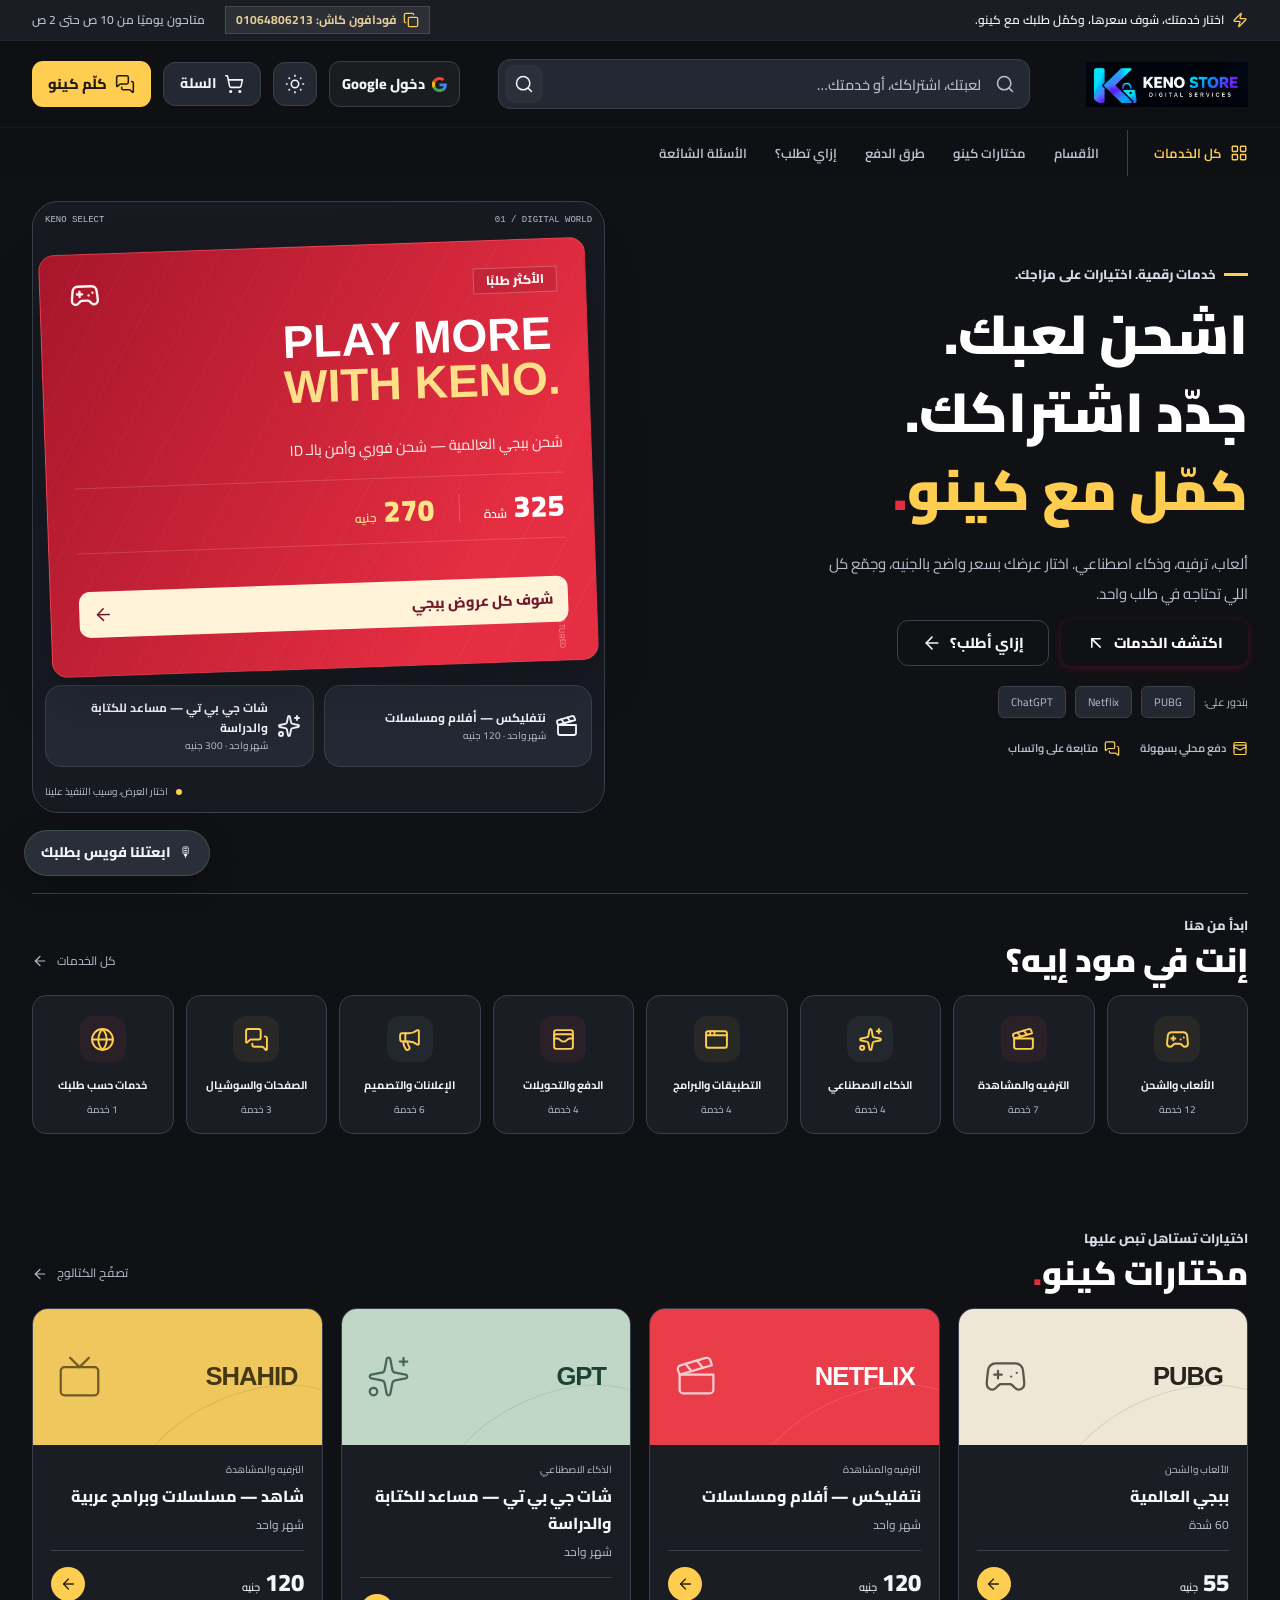
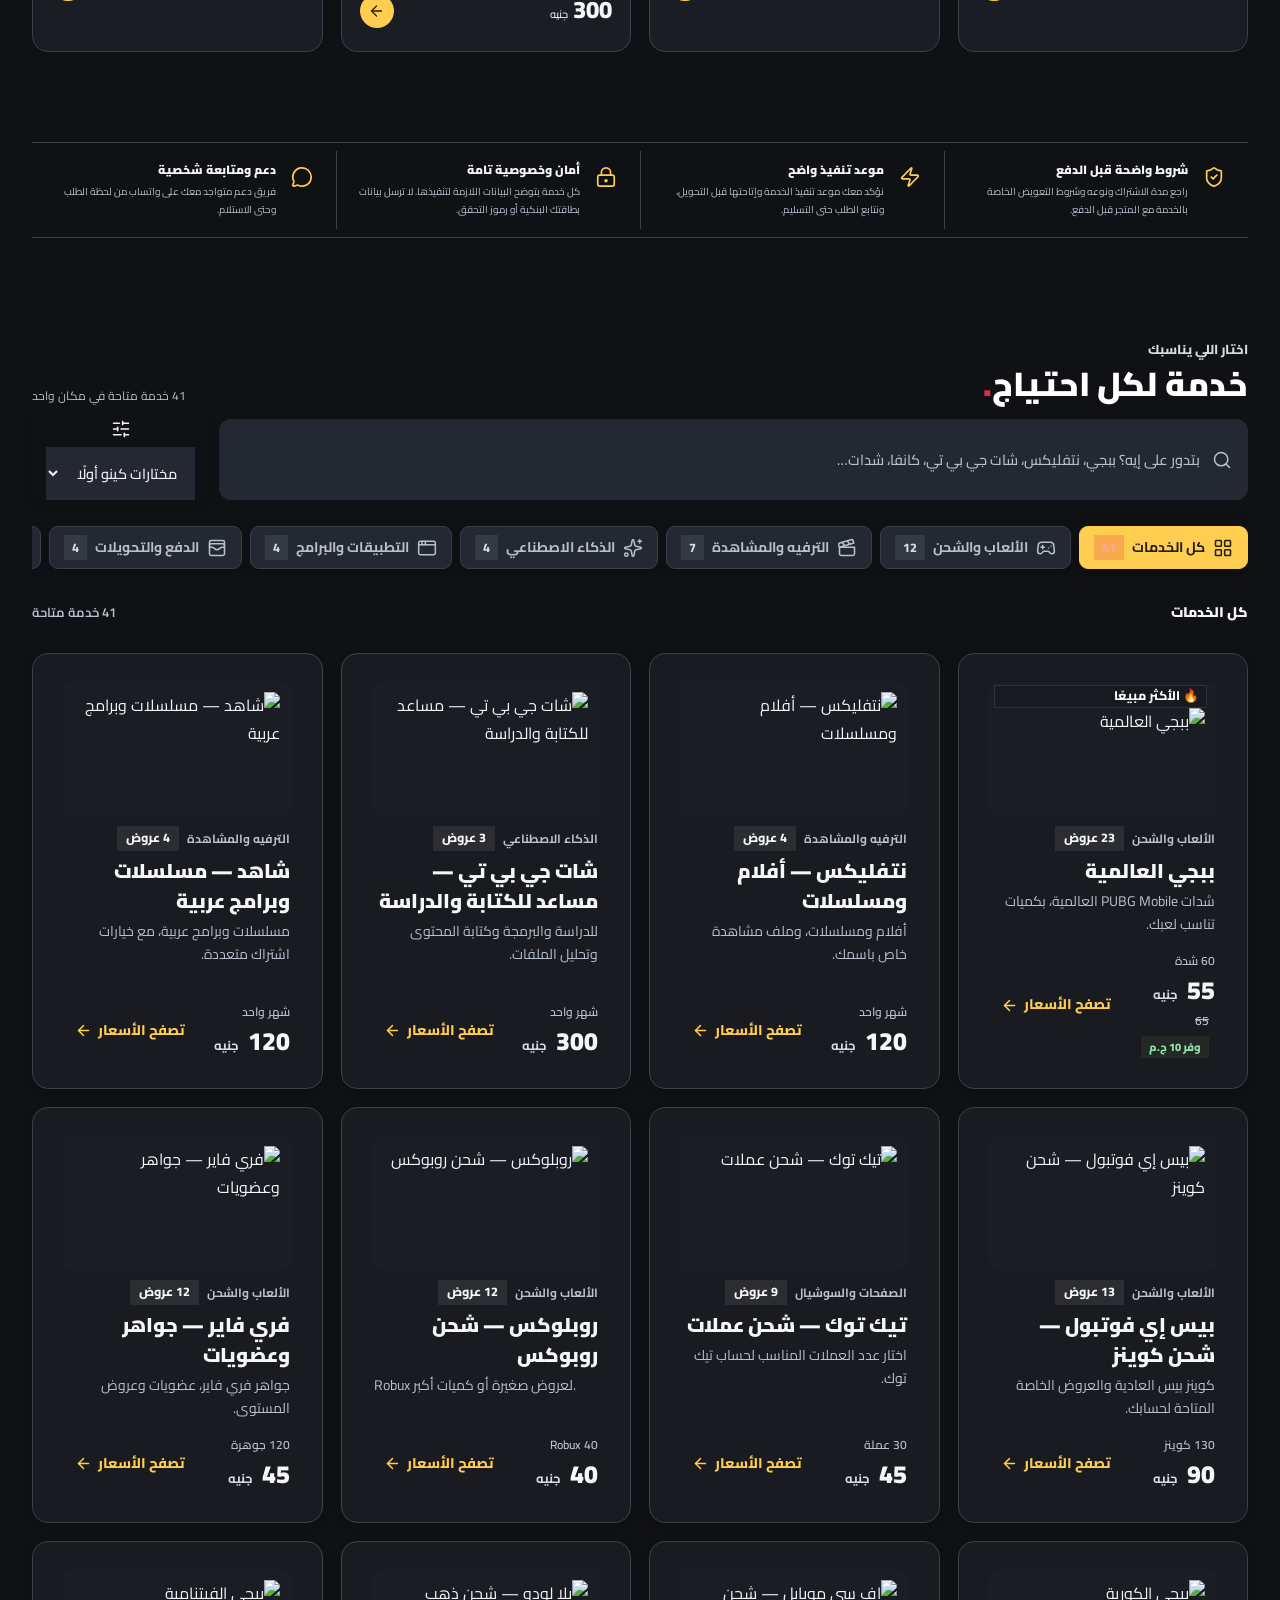
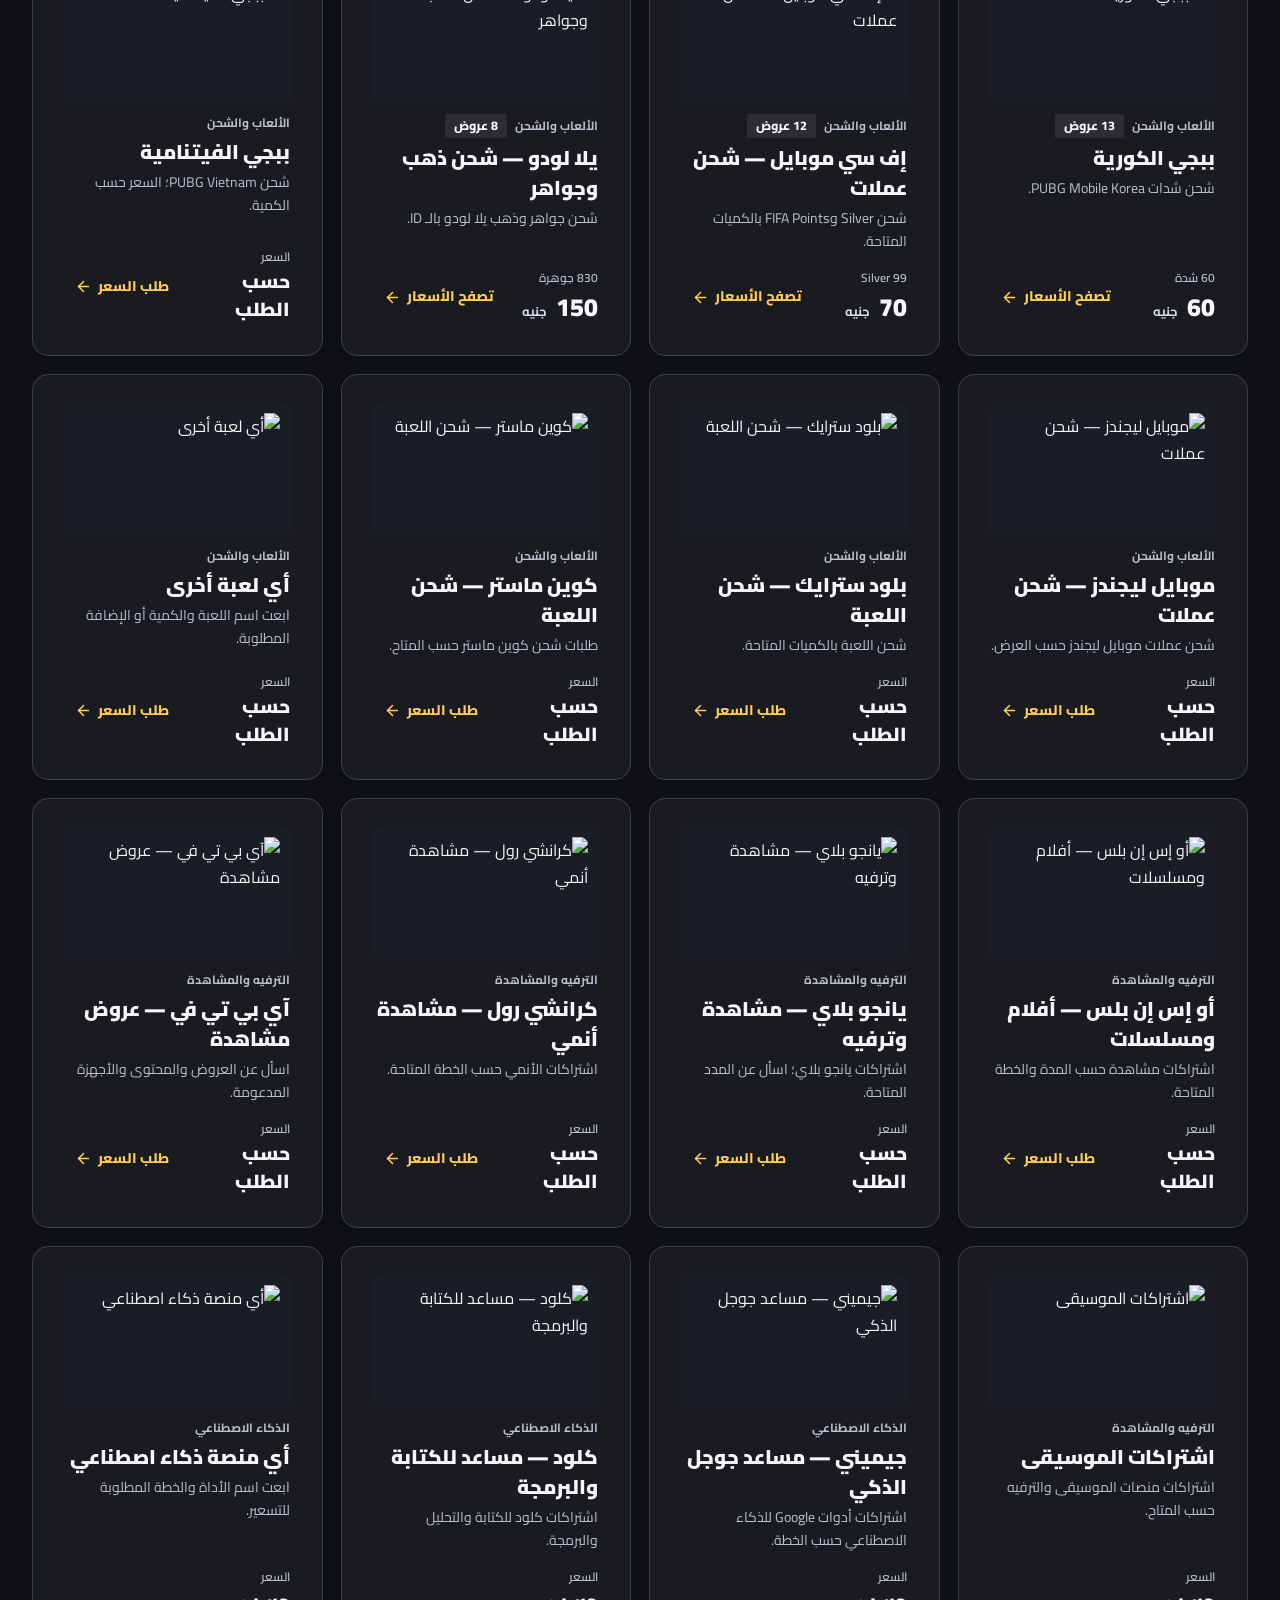
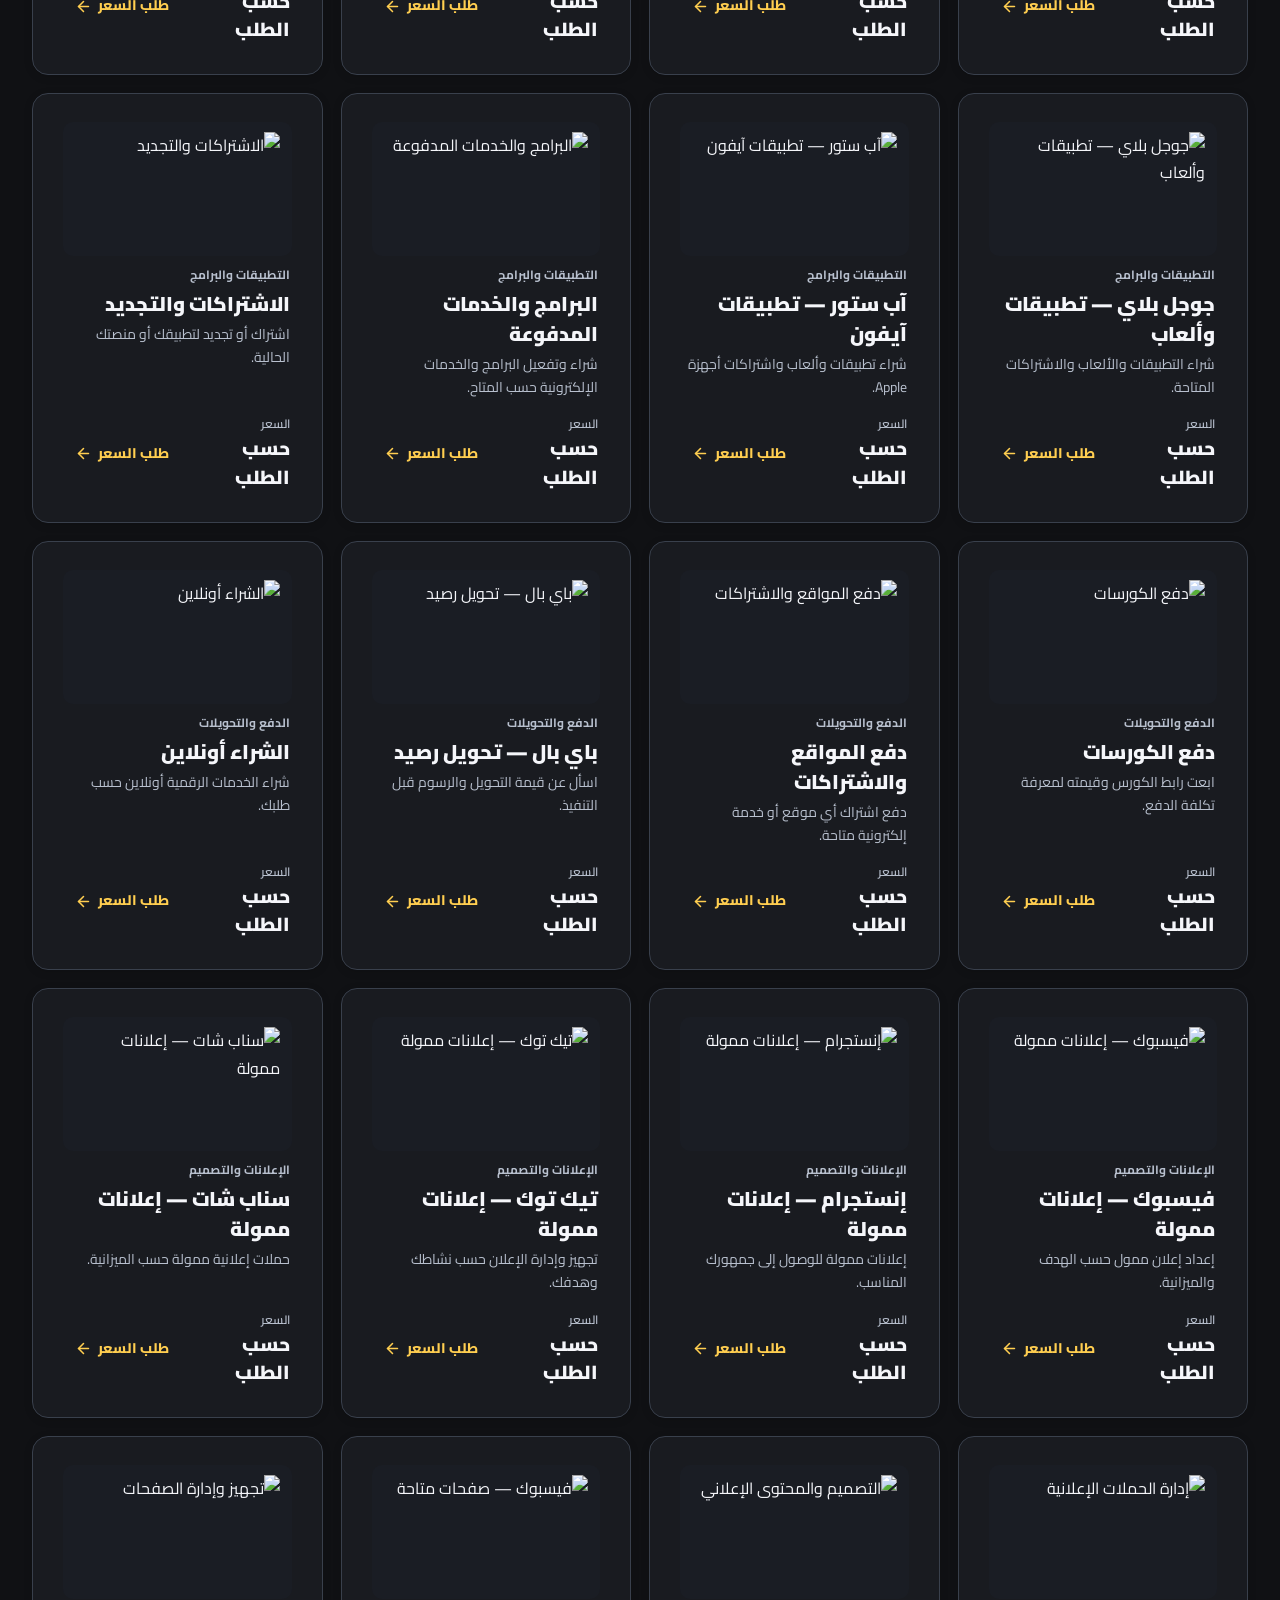
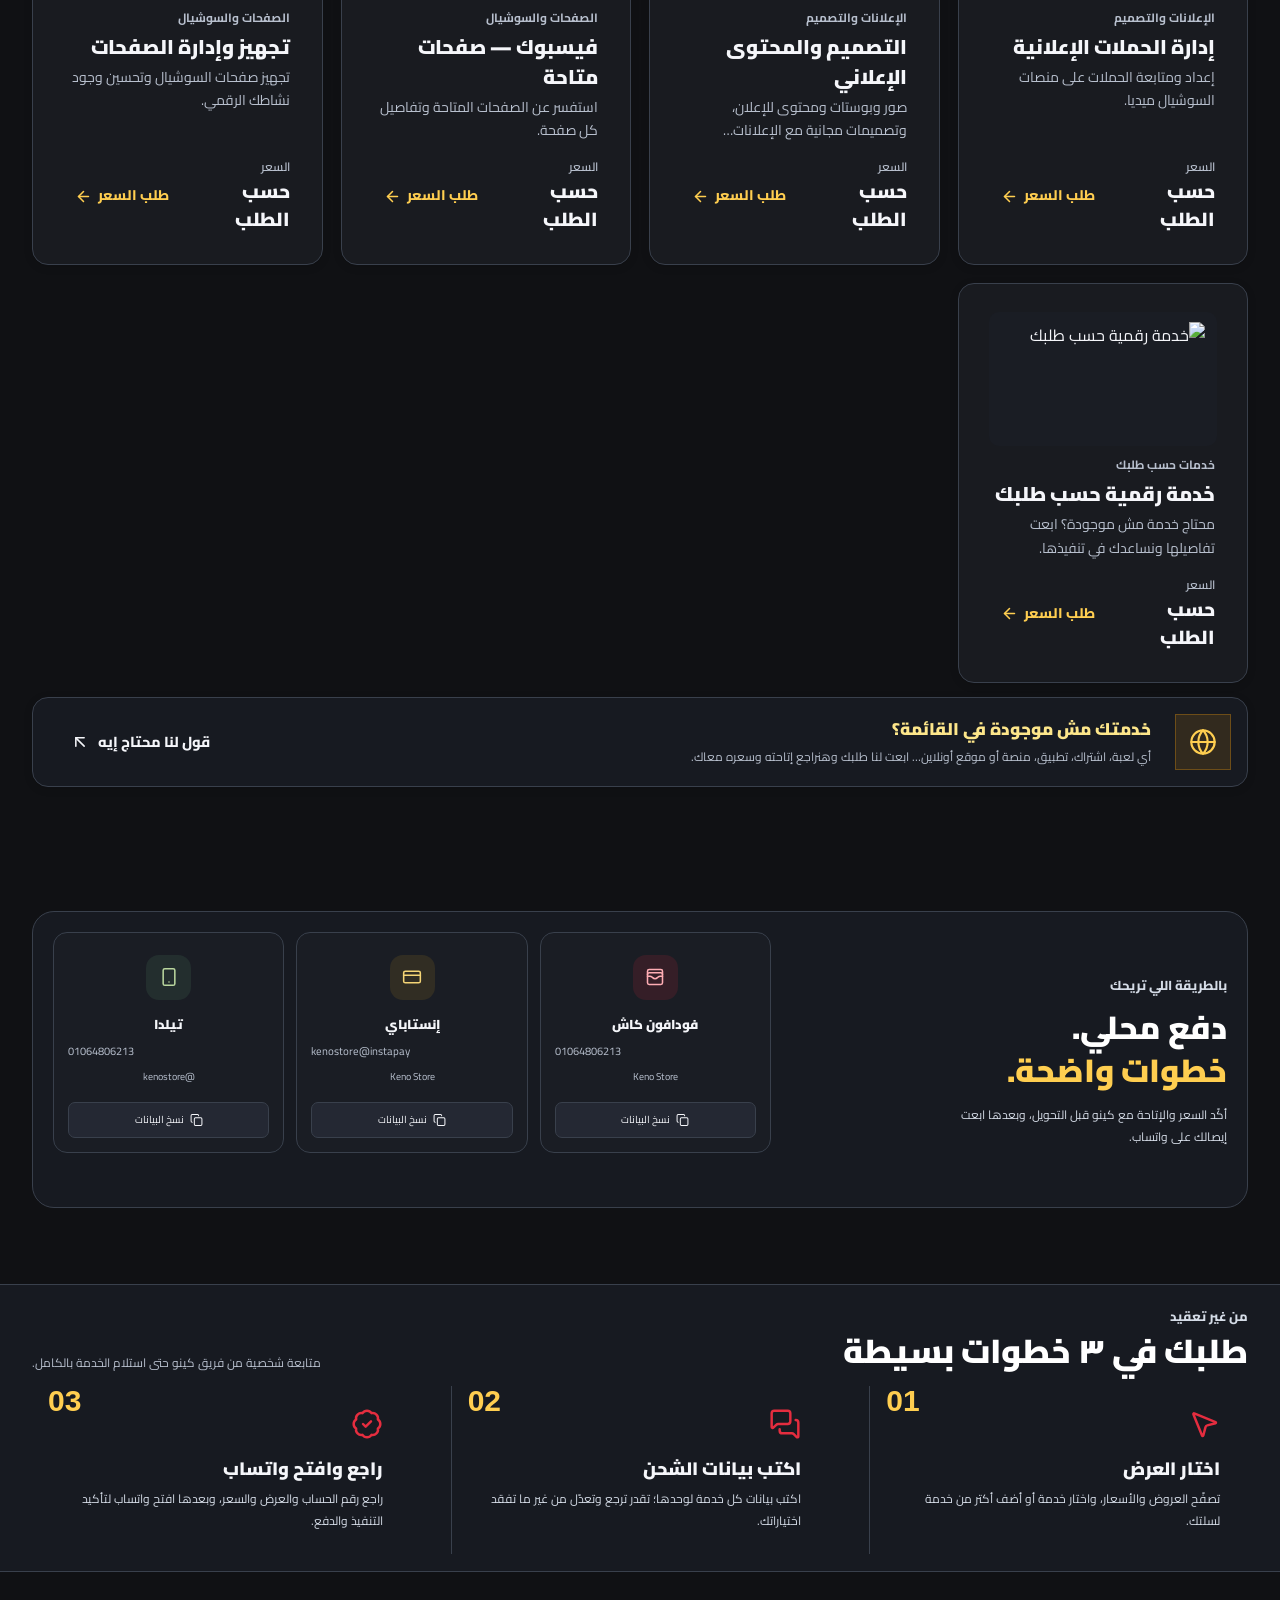
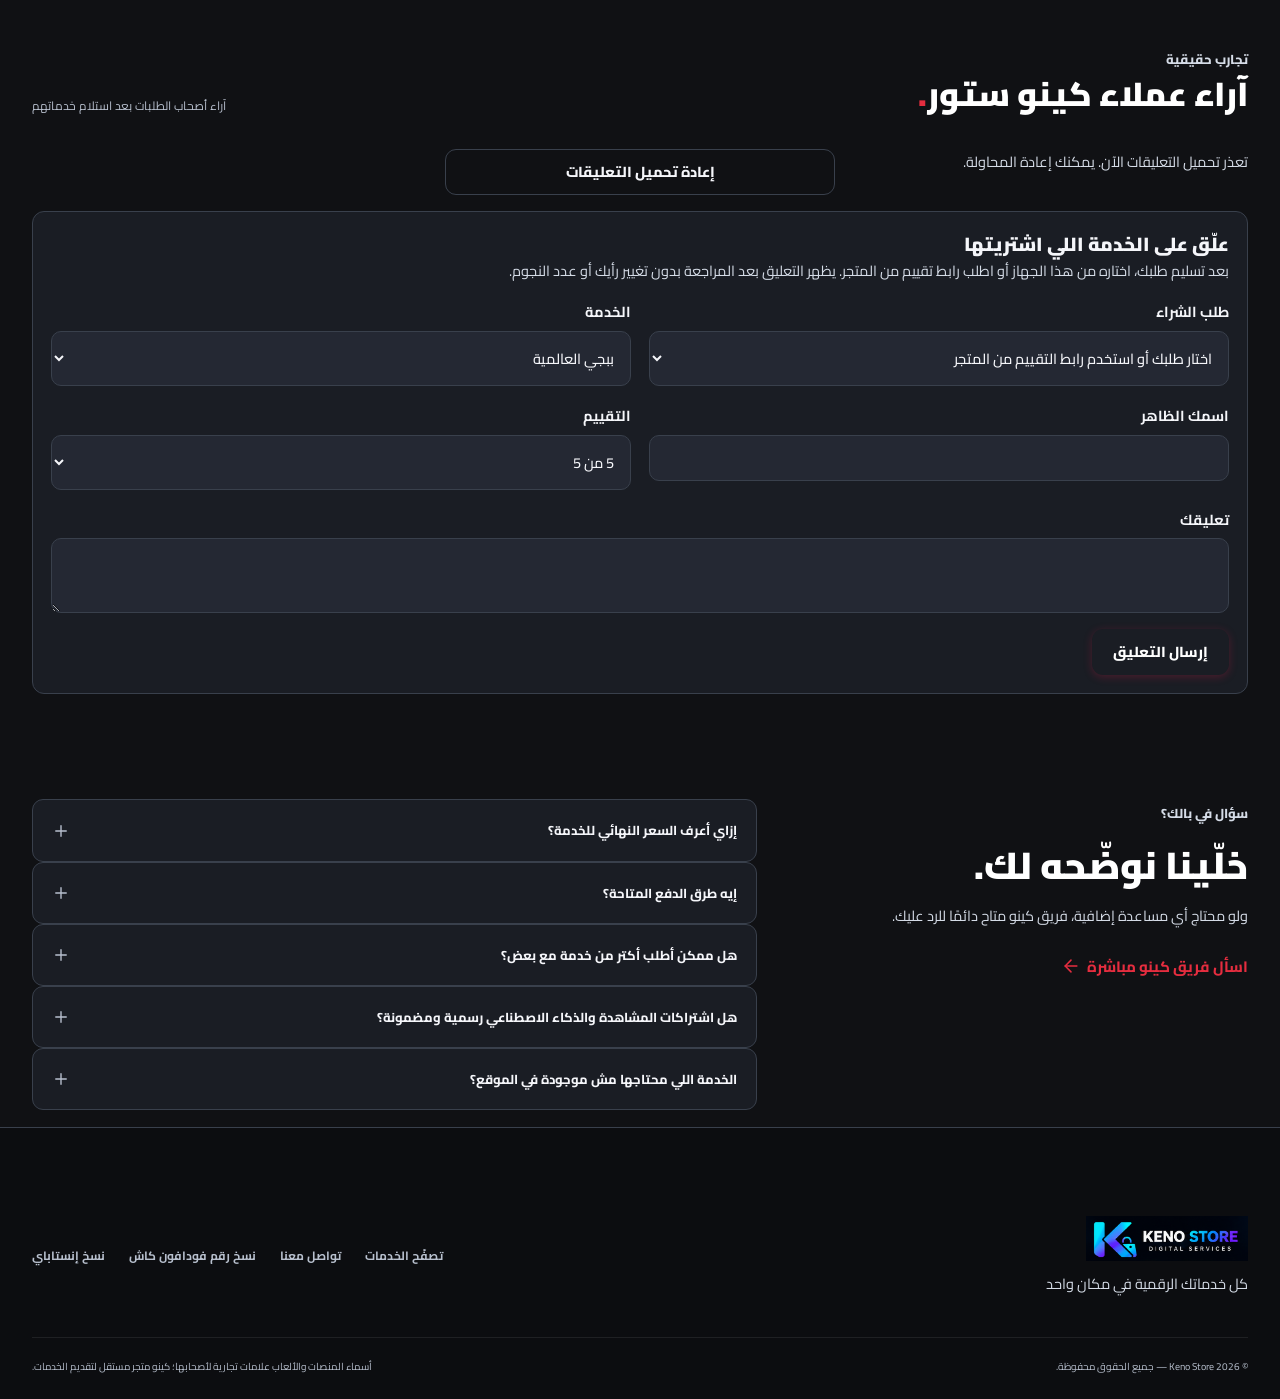
==== index.html @ c9194c8e "feat: complete Codex session - security hardening, service art defaults, CSS bundle, field validatio" ====
<!doctype html>
<html lang="ar" dir="rtl">
<head>
  <meta charset="utf-8">
  <meta name="viewport" content="width=device-width, initial-scale=1, viewport-fit=cover, interactive-widget=resizes-content">
  <meta name="theme-color" content="#101114">
  <script src="./js/theme.js?v=20260922-3"></script>
  <meta name="description" content="متجر كينو للخدمات الرقمية: شحن ألعاب (ببجي، فري فاير، بيس)، اشتراكات ترفيه وذكاء اصطناعي (نتفليكس، شاهد، ChatGPT Plus)، ودفع إلكتروني. عروض واضحة وسلة طلبات مجمعة عبر واتساب.">
  <meta name="keywords" content="كينو ستور, شحن ببجي, شدات ببجي, اشتراك نتفلكس, شات جي بي تي بلس, اشتراك شاهد vip, فودافون كاش, انستاباي, خدمات رقمية مصر">
  <meta name="referrer" content="strict-origin-when-cross-origin">
  <meta name="robots" content="index, follow">
  <link rel="canonical" href="https://keno-store.vercel.app/">

  <!-- Open Graph / Facebook -->
  <meta property="og:type" content="website">
  <meta property="og:locale" content="ar_EG">
  <meta property="og:url" content="https://keno-store.vercel.app/">
  <meta property="og:site_name" content="Keno Store — متجر كينو">
  <meta property="og:title" content="Keno Store | متجر كينو للخدمات الرقمية">
  <meta property="og:description" content="شحن ألعاب، اشتراكات ترفيه وذكاء اصطناعي، ودفع إلكتروني. تصفّح العروض والأسعار واطلب خدمتك مباشرة عبر واتساب.">
  <meta property="og:image" content="https://keno-store.vercel.app/assets/logo.png">

  <!-- Twitter -->
  <meta name="twitter:card" content="summary_large_image">
  <meta name="twitter:title" content="Keno Store | متجر كينو للخدمات الرقمية">
  <meta name="twitter:description" content="شحن ألعاب، اشتراكات ترفيه وذكاء اصطناعي، ودفع إلكتروني. أسعار واضحة وتنفيذ فوري.">
  <meta name="twitter:image" content="https://keno-store.vercel.app/assets/logo.png">

  <title>Keno Store | كل خدماتك الرقمية في مكان واحد</title>

  <!-- Preload critical assets for speed and zero layout shift -->
  <link rel="preload" href="./assets/cairo.woff" as="font" type="font/woff" crossorigin>
  <link rel="preload" href="./assets/logo.png" as="image">

  <!-- Icons and Manifest -->
  <link rel="icon" type="image/png" href="./assets/icons/favicon.png">
  <link rel="apple-touch-icon" href="./assets/icons/logo-192.png">
  <link rel="manifest" href="./manifest.json">

  <!-- Stylesheet -->
  <link rel="stylesheet" href="./assets/store.bundle.css">

  <!-- Core Modules (Zero-Build Vanilla Architecture) -->
  <script src="./assets/icons.js" defer></script>
  <script src="./js/config.js" defer></script>
  <script src="./js/firebase.js" defer></script>
  <script src="./js/design-panel.js" defer></script>
  <script src="./js/image.js" defer></script>
  <script src="./js/service-art.js" defer></script>
  <script src="./js/order.js" defer></script>
  <script src="./js/github.js" defer></script>
  <script src="./js/catalog-parser.js" defer></script>
  <script src="./js/checkout.js" defer></script>
  <script src="./js/content.js" defer></script>
  <script src="./js/reviews.js" defer></script>
  <script src="./js/search.js" defer></script>
  <script src="./assets/catalog.js" defer></script>
  <script src="./js/storefront.js" defer></script>
  <script src="./js/mobile-ui.js" defer></script>
  <script src="./js/mobile-design-admin.js" defer></script>
  <script src="./app.js?v=20260922-3" defer></script>

  <!-- Structured Data / JSON-LD for SEO -->
  <script type="application/ld+json">
  {
    "@context": "https://schema.org",
    "@graph": [
      {
        "@type": "OnlineBusiness",
        "@id": "https://keno-store.vercel.app/#organization",
        "name": "Keno Store",
        "alternateName": "متجر كينو للخدمات الرقمية",
        "url": "https://keno-store.vercel.app/",
        "logo": "https://keno-store.vercel.app/assets/logo.png",
        "image": "https://keno-store.vercel.app/assets/logo.png",
        "description": "متجر كينو للخدمات الرقمية: شحن ألعاب، اشتراكات ترفيه وذكاء اصطناعي، وخدمات الدفع الإلكتروني.",
        "currenciesAccepted": "EGP",
        "paymentAccepted": ["Vodafone Cash", "InstaPay", "Telda"],
        "priceRange": "50 - 2000 EGP",
        "contactPoint": {
          "@type": "ContactPoint",
          "telephone": "+201064806213",
          "contactType": "customer service",
          "availableLanguage": ["Arabic", "English"]
        }
      }
    ]
  }
  </script>
</head>
<body class="keno-motion">
  <a href="#catalog" class="skip-link" data-content="skip-link">انتقل إلى الخدمات والأسعار</a>

  <!-- Top Announcement Bar -->
  <aside class="announcement" aria-label="شريط الإعلانات">
    <div class="container announcement-inner">
      <span>
        <i data-icon="zap"></i>
        <span id="announcementText">اختار خدمتك، شوف سعرها، وكمّل طلبك مع كينو.</span>
      </span>
      <div class="announcement-actions">
        <button type="button" class="announcement-btn copy-vodafone-quick" title="اضغط لنسخ رقم فودافون كاش">
          <i data-icon="copy"></i>
          <span>فودافون كاش: <bdi id="announcementPhone">01064806213</bdi></span>
        </button>
        <button type="button" class="announcement-btn copy-instapay-quick" title="اضغط لنسخ حساب إنستاباي" id="announcementInstaBtn" hidden>
          <i data-icon="copy"></i>
          <span>إنستاباي: <bdi id="announcementInsta"></bdi></span>
        </button>
        <span class="announcement-end" id="announcementHours">متاحون يوميًا من 10 ص حتى 2 ص</span>
      </div>
    </div>
  </aside>

  <!-- Site Header -->
  <header class="site-header">
    <div class="container header-inner">
      <a class="brand" href="#home" aria-label="كينو ستور — الرئيسية" data-content="copy-1">
        <span class="mobile-brand-name" id="mobileBrandName" dir="ltr">KENO STORE</span>
        <img src="./assets/logo.png" width="525" height="147" alt="Keno Store — Digital Services" loading="eager" decoding="async">
      </a>
      <form class="discovery-search" id="discoverySearchForm" role="search">
        <label for="discoverySearch" class="sr-only" data-content="copy-2">ابحث في خدمات كينو</label>
        <i data-icon="search"></i>
        <input id="discoverySearch" type="search" placeholder="لعبتك، اشتراكك، أو خدمتك…" autocomplete="off" maxlength="150">
        <button type="submit" aria-label="عرض نتائج البحث" data-content="copy-3"><i data-icon="search"></i></button>
      </form>
      <div class="header-actions">
        <!-- Optional Google Auth & Admin Action Container -->
        <div id="headerAuthArea" class="header-auth-area">
          <button type="button" id="headerGoogleLoginBtn" class="button button-outline compact header-auth-btn" title="تسجيل الدخول بحساب Google (اختياري)">
            <svg class="google-icon-svg" viewBox="0 0 24 24" width="15" height="15" aria-hidden="true">
              <path fill="#4285F4" d="M23.745 12.27c0-.7-.06-1.4-.19-2.07H12v4.51h6.6c-.29 1.52-1.14 2.82-2.4 3.68v3.05h3.88c2.27-2.09 3.66-5.17 3.66-9.17z"/>
              <path fill="#34A853" d="M12 24c3.24 0 5.95-1.08 7.93-2.91l-3.88-3.05c-1.08.72-2.45 1.16-4.05 1.16-3.12 0-5.77-2.1-6.72-4.93H1.25v3.15C3.26 21.36 7.34 24 12 24z"/>
              <path fill="#FBBC05" d="M5.28 14.27c-.25-.72-.38-1.49-.38-2.27s.13-1.55.38-2.27V6.58H1.25C.45 8.18 0 9.99 0 12s.45 3.82 1.25 5.42l4.03-3.15z"/>
              <path fill="#EA4335" d="M12 4.75c1.77 0 3.35.61 4.6 1.8l3.42-3.42C17.95 1.19 15.24 0 12 0 7.34 0 3.26 2.64 1.25 6.58l4.03 3.15c.95-2.83 3.6-4.98 6.72-4.98z"/>
            </svg>
            <span>دخول Google</span>
          </button>
          <div id="headerUserPill" class="header-user-pill" hidden>
            <img id="headerUserAvatar" class="header-user-avatar" src="" alt="حساب المستخدم" hidden>
            <span id="headerUserName" class="header-user-name"></span>
            <button type="button" id="headerSignOutBtn" class="header-signout-btn" title="تسجيل الخروج">
              <i data-icon="log-out"></i>
            </button>
          </div>
          <!-- Admin Dashboard Trigger: ONLY visible if authorized Admin is logged in -->
          <a href="#admin" id="headerAdminBtn" class="button button-red compact header-admin-btn" hidden title="لوحة إدارة المتجر">
            <i data-icon="shield"></i>
            <span>لوحة التحكم</span>
          </a>
        </div>
        <button type="button" id="themeToggle" class="theme-toggle" aria-label="تفعيل الوضع الفاتح" aria-pressed="false" title="تفعيل الوضع الفاتح" data-content="copy-4">
          <svg class="theme-sun" viewBox="0 0 24 24" fill="none" stroke="currentColor" stroke-width="1.7" aria-hidden="true"><circle cx="12" cy="12" r="4"/><path d="M12 2v2m0 16v2M2 12h2m16 0h2M5 5l1.4 1.4m11.2 11.2L19 19M5 19l1.4-1.4M17.6 6.4L19 5"/></svg>
          <svg class="theme-moon" viewBox="0 0 24 24" fill="none" stroke="currentColor" stroke-width="1.7" aria-hidden="true"><path d="M20.5 14A9 9 0 0 1 10 3.5 9 9 0 1 0 20.5 14Z"/></svg>
        </button>
        <button type="button" class="icon-btn header-search" data-action="focus-search" aria-label="ابحث عن خدمة" data-content="copy-5">
          <i data-icon="search"></i>
        </button>
        <!-- Header Cart Trigger -->
        <button type="button" class="cart-btn" id="headerCartBtn" aria-label="فتح سلة الطلبات" data-content="copy-6">
          <i data-icon="shopping-cart"></i>
          <span class="cart-label" data-content="copy-7">السلة</span>
          <span class="cart-badge" id="cartCountBadge" hidden data-content="copy-8">0</span>
        </button>
        <button type="button" class="button button-yellow compact contact-trigger" data-content="copy-9">
          <i data-icon="messages-square"></i>
          <span data-content="copy-10">كلّم كينو</span>
        </button>
      </div>
    </div>
    <div class="store-nav-shell">
      <nav class="container store-nav" aria-label="القائمة الرئيسية">
        <a href="#catalog" class="nav-primary" data-content="copy-11"><i data-icon="layout-grid"></i>كل الخدمات</a>
        <a href="#collections" data-content="copy-12">الأقسام</a>
        <a href="#picks" data-content="copy-13">مختارات كينو</a>
        <a href="#payments" data-content="copy-14">طرق الدفع</a>
        <a href="#how" data-content="copy-15">إزاي تطلب؟</a>
        <a href="#faq" data-content="copy-16">الأسئلة الشائعة</a>
        <a href="#admin" id="navAdminLink" class="nav-admin-link" hidden><i data-icon="shield"></i>لوحة التحكم</a>
      </nav>
    </div>
  </header>

  <!-- Storefront Main Content -->
  <main id="storefront">
    <!-- Hero Section -->
    <section class="hero container" id="home" aria-labelledby="heroTitle">
      <div class="hero-copy">
        <span class="eyebrow" data-content="copy-17"><span class="eyebrow-line" data-content="copy-18"></span>خدمات رقمية. اختيارات على مزاجك.</span>
        <h1 id="heroTitle" data-content="copy-19">اشحن لعبك.<br>جدّد اشتراكك.<br><span data-content="copy-20">كمّل مع كينو<span class="hero-period" data-content="copy-21">.</span></span></h1>
        <p data-content="copy-22">ألعاب، ترفيه، وذكاء اصطناعي. اختار عرضك بسعر واضح بالجنيه، وجمّع كل اللي تحتاجه في طلب واحد.</p>
        <div class="hero-actions">
          <a href="#catalog" class="button button-red" data-content="copy-23"><span data-content="copy-24">اكتشف الخدمات</span><i data-icon="arrow-up-left"></i></a>
          <a href="#how" class="button button-outline" data-content="copy-25"><span data-content="copy-26">إزاي أطلب؟</span><i data-icon="arrow-left"></i></a>
        </div>
        <div class="hero-searches" aria-label="بحث سريع">
          <span data-content="copy-27">بتدور على:</span>
          <button type="button" data-discover-query="PUBG" data-content="copy-28">PUBG</button>
          <button type="button" data-discover-query="Netflix" data-content="copy-29">Netflix</button>
          <button type="button" data-discover-query="ChatGPT" data-content="copy-30">ChatGPT</button>
        </div>
        <div class="hero-tags"><span data-content="copy-31"><i data-icon="wallet-cards"></i>دفع محلي بسهولة</span><span data-content="copy-32"><i data-icon="messages-square"></i>متابعة على واتساب</span></div>
      </div>
      <div class="hero-stage">
        <div class="stage-label" aria-hidden="true"><span data-content="copy-33">KENO SELECT</span><span data-content="copy-34">01 / DIGITAL WORLD</span></div>
      <div class="hero-feature hero-theme-red" id="heroFeature">
        <div class="feature-top">
          <span class="pill pill-light" id="heroBadge" data-content="copy-35">الأكثر طلبًا</span>
          <span id="heroIcon" class="hero-offer-icon" data-content="copy-36"><i data-icon="gamepad-2"></i></span>
        </div>
        <div class="feature-word" dir="ltr" id="heroFeatureWord">
          <span id="heroTitleLine1" data-content="copy-37">PLAY MORE</span>
          <span id="heroTitleLine2" data-content="copy-38">WITH KENO.</span>
        </div>
        <p id="heroDescription" data-content="copy-39">شحن ببجي العالمية — شحن فوري وآمن بالـ ID</p>
        <div class="feature-offer">
          <strong id="heroQuantity" data-content="copy-40">325 <small data-content="copy-41">شدة</small></strong>
          <span class="feature-divider" aria-hidden="true" data-content="copy-42"></span>
          <strong id="heroPrice" data-content="copy-43">270 <small data-content="copy-44">جنيه</small></strong>
        </div>
        <button type="button" class="button feature-button" id="heroActionButton" data-open-service="pubg" data-plan="pubg-3" data-content="copy-45">
          <span id="heroButtonText" data-content="copy-46">تصفّح كل عروض ببجي</span>
          <i data-icon="arrow-left"></i>
        </button>
        <span class="feature-index" id="heroTagline" aria-hidden="true" data-content="copy-47">KENO / FEATURED</span>
      </div>
      <div class="stage-mini-offers" id="stageMiniOffers"></div>
      <div class="stage-caption"><span class="status-dot" aria-hidden="true" data-content="copy-48"></span>اختار العرض، وسيب التنفيذ علينا</div>
      </div>
    </section>

    <section class="collections-section container" id="collections" aria-labelledby="collectionsTitle">
      <div class="section-heading"><div><span class="eyebrow" data-content="copy-49">ابدأ من هنا</span><h2 id="collectionsTitle" data-content="copy-50">إنت في مود إيه؟</h2></div><a href="#catalog" class="section-link" data-content="copy-51">كل الخدمات<i data-icon="arrow-left"></i></a></div>
      <div id="collectionGrid" class="collection-grid"></div>
    </section>

    <section class="picks-section container" id="picks" aria-labelledby="picksTitle">
      <div class="section-heading"><div><span class="eyebrow" data-content="copy-52">اختيارات تستاهل تبص عليها</span><h2 id="picksTitle" data-content="copy-53">مختارات كينو<span class="red-dot" data-content="copy-54">.</span></h2></div><a href="#catalog" class="section-link" data-content="copy-55">تصفّح الكتالوج<i data-icon="arrow-left"></i></a></div>
      <div id="picksGrid" class="picks-grid"></div>
    </section>

    <!-- Trust & Guarantee Section -->
    <section class="trust-section container" id="trust" aria-labelledby="trustTitle">
      <h2 id="trustTitle" class="sr-only" data-content="copy-56">ضمانات ومميزات كينو ستور</h2>
      <div class="trust-grid" id="trustGrid"></div>
    </section>

    <!-- Catalog Section -->
    <section class="catalog-section container" id="catalog" aria-labelledby="catalogTitle">
      <div class="section-heading">
        <div>
          <span class="eyebrow" data-content="copy-57">اختار اللي يناسبك</span>
          <h2 id="catalogTitle" data-content="copy-58">خدمة لكل احتياج<span class="red-dot" data-content="copy-59">.</span></h2>
        </div>
        <p data-content="copy-60"><span id="serviceCount" data-content="copy-61">41</span> خدمة متاحة في مكان واحد</p>
      </div>

      <!-- Search & Sort Toolbar -->
      <div class="catalog-toolbar">
        <div class="search-field">
          <i data-icon="search"></i>
          <input id="searchInput" type="search" placeholder="بتدور على إيه؟ ببجي، نتفليكس، شات جي بي تي، كانفا، شدات…" aria-label="ابحث باسم الخدمة أو اللعبة أو العرض" autocomplete="off">
          <button type="button" class="icon-btn" id="clearSearch" aria-label="مسح البحث" hidden data-content="copy-62">
            <i data-icon="x"></i>
          </button>
        </div>
        <label class="sort-label" data-content="copy-63">
          <i data-icon="sliders-horizontal"></i>
          <span class="sr-only" data-content="copy-64">ترتيب الخدمات</span>
          <select id="sortSelect" aria-label="ترتيب الخدمات المعروضة">
            <option value="featured">مختارات كينو أولًا</option>
            <option value="price-asc">السعر: الأقل أولًا</option>
            <option value="price-desc">السعر: الأعلى أولًا</option>
            <option value="name">الاسم: أ–ي</option>
          </select>
        </label>
      </div>

      <!-- Dynamic Category Tabs -->
      <nav id="categoryTabs" class="category-tabs" aria-label="تصفية حسب نوع الخدمة"></nav>

      <!-- Results Meta -->
      <div class="results-meta">
        <h3 id="resultsTitle" data-content="copy-65">كل الخدمات</h3>
        <label class="mobile-category-label"><span class="sr-only">تصنيف الخدمات</span><select id="mobileCategoryFilter" aria-label="تصنيف الخدمات"><option value="all">الكل</option></select></label>
        <span id="resultCount" aria-live="polite" data-content="copy-66"></span>
      </div>

      <!-- Service Grid -->
      <div id="serviceGrid" class="service-grid"></div>

      <!-- Empty State -->
      <div class="empty-state" id="emptyState" hidden>
        <i data-icon="search-x"></i>
        <h3 data-content="copy-67">مش لاقيين خدمة بالاسم ده</h3>
        <p data-content="copy-68">جرّب اسم تاني أو تصفّح كل الأقسام، أو اطلب خدمتك الخاصة وهنوفرها لك.</p>
        <div>
          <button type="button" id="resetFilters" class="button button-outline" data-content="copy-69">عرض كل الخدمات</button>
          <button type="button" class="button button-red contact-trigger" data-content="copy-70">طلب خدمة مخصصة</button>
        </div>
      </div>

      <!-- Custom Service Banner -->
      <div class="custom-banner">
        <div class="custom-icon"><i data-icon="globe"></i></div>
        <div>
          <h3 data-content="copy-71">خدمتك مش موجودة في القائمة؟</h3>
          <p data-content="copy-72">أي لعبة، اشتراك، تطبيق، منصة أو موقع أونلاين… ابعت لنا طلبك وهنراجع إتاحته وسعره معاك.</p>
        </div>
        <button type="button" class="button button-dark" data-open-service="custom-service" data-content="copy-73">
          <span data-content="copy-74">قول لنا محتاج إيه</span>
          <i data-icon="arrow-up-left"></i>
        </button>
      </div>
    </section>

    <section class="payment-showcase container" id="payments" aria-labelledby="paymentsTitle">
      <div class="payment-intro"><span class="eyebrow" data-content="copy-75">بالطريقة اللي تريحك</span><h2 id="paymentsTitle" data-content="copy-76">دفع محلي.<br><span data-content="copy-77">خطوات واضحة.</span></h2><p data-content="copy-78">أكّد السعر والإتاحة مع كينو قبل التحويل، وبعدها ابعت إيصالك على واتساب.</p></div>
      <div><div id="paymentShowcaseGrid" class="payment-showcase-grid"></div><p class="payment-copy-status" id="paymentCopyStatus" role="status" aria-live="polite" data-content="copy-79"></p></div>
    </section>

    <!-- How It Works Section -->
    <section class="how-section" id="how" aria-labelledby="howTitle">
      <div class="container">
        <div class="section-heading">
          <div>
            <span class="eyebrow" data-content="copy-80">من غير تعقيد</span>
            <h2 id="howTitle" data-content="copy-81">طلبك في ٣ خطوات بسيطة</h2>
          </div>
          <p data-content="copy-82">متابعة شخصية من فريق كينو حتى استلام الخدمة بالكامل.</p>
        </div>
        <div class="steps-grid">
          <article>
            <span class="step-number" data-content="copy-83">01</span>
            <i data-icon="mouse-pointer-2"></i>
            <h3 data-content="copy-84">اختار العرض</h3>
            <p data-content="copy-85">تصفّح العروض والأسعار، واختار خدمة أو أضف أكتر من خدمة لسلتك.</p>
          </article>
          <article>
            <span class="step-number" data-content="copy-86">02</span>
            <i data-icon="messages-square"></i>
            <h3 data-content="copy-87">اكتب بيانات الشحن</h3>
            <p data-content="copy-88">اكتب بيانات كل خدمة لوحدها؛ تقدر ترجع وتعدّل من غير ما تفقد اختياراتك.</p>
          </article>
          <article>
            <span class="step-number" data-content="copy-89">03</span>
            <i data-icon="badge-check"></i>
            <h3 data-content="copy-90">راجع وافتح واتساب</h3>
            <p data-content="copy-91">راجع رقم الحساب والعرض والسعر، وبعدها افتح واتساب لتأكيد التنفيذ والدفع.</p>
          </article>
        </div>
      </div>
    </section>

    <!-- Verified Customer Reviews Section -->
    <section class="testimonials-section container" id="testimonials" aria-labelledby="testimonialsTitle">
      <div class="section-heading">
        <div>
          <span class="eyebrow" data-content="copy-92">تجارب حقيقية</span>
          <h2 id="testimonialsTitle" data-content="copy-93">آراء عملاء كينو ستور<span class="red-dot" data-content="copy-94">.</span></h2>
        </div>
        <p data-content="copy-95">آراء أصحاب الطلبات بعد استلام خدماتهم</p>
      </div>
      <div class="testimonials-grid" id="testimonialsGrid"></div>
    </section>

    <!-- FAQ Section -->
    <section class="faq-section container" id="faq" aria-labelledby="faqTitle">
      <div>
        <span class="eyebrow" data-content="copy-96">سؤال في بالك؟</span>
        <h2 id="faqTitle" data-content="copy-97">خلّينا نوضّحه لك.</h2>
        <p data-content="copy-98">ولو محتاج أي مساعدة إضافية، فريق كينو متاح دائمًا للرد عليك.</p>
        <button type="button" class="text-button contact-trigger" data-content="copy-99">
          <span data-content="copy-100">اسأل فريق كينو مباشرة</span>
          <i data-icon="arrow-left"></i>
        </button>
      </div>
      <div class="faq-list">
        <details>
          <summary data-content="copy-101">إزاي أعرف السعر النهائي للخدمة؟<i data-icon="plus"></i></summary>
          <p data-content="copy-102">افتح الخدمة واختار العرض المناسب لك؛ الأسعار معروضة بالجنيه المصري واضحة وبدون مصاريف إضافية. الخدمات الموسومة بـ «حسب الطلب» بنحدد سعرها بدقة بعد معرفة مواصفات طلبك وقبل أي تحويل.</p>
        </details>
        <details>
          <summary data-content="copy-103">إيه طرق الدفع المتاحة؟<i data-icon="plus"></i></summary>
          <p data-content="copy-104">الدفع متاح عبر فودافون كاش على الرقم <bdi id="faqPayment">01064806213</bdi>، وعبر <strong data-content="copy-105">إنستاباي (InstaPay)</strong> و<strong data-content="copy-106">تلدا (Telda)</strong>. بيانات طرق الدفع المتاحة موضحة في قسم طرق الدفع وعند اختيار العرض. أكّد طلبك أولًا في محادثة واتساب ثم حوّل المبلغ وابعت إثبات التحويل.</p>
        </details>
        <details>
          <summary data-content="copy-107">هل ممكن أطلب أكتر من خدمة مع بعض؟<i data-icon="plus"></i></summary>
          <p data-content="copy-108">نعم! يمكنك الضغط على «أضف إلى السلة» في أي خدمة، ثم فتح سلة الطلبات وإرسال طلب مجمع واحد على واتساب يحتوي على كل الخدمات المطلوبة وحساب إجمالي السعر تلقائيًا.</p>
        </details>
        <details>
          <summary data-content="copy-109">هل اشتراكات المشاهدة والذكاء الاصطناعي رسمية ومضمونة؟<i data-icon="plus"></i></summary>
          <p data-content="copy-110">نوع الاشتراك ومدته وعدد الأجهزة وشروط التعويض تختلف حسب العرض. راجع تفاصيل الخدمة وأكد الشروط والإتاحة مع المتجر قبل الدفع.</p>
        </details>
        <details>
          <summary data-content="copy-111">الخدمة اللي محتاجها مش موجودة في الموقع؟<i data-icon="plus"></i></summary>
          <p data-content="copy-112">اضغط على «خدمتك مش في القائمة؟» أو تواصل معنا عبر واتساب برابط الموقع أو اسم الخدمة المطلوبة، وسنراجع الإتاحة ونرد عليك بأفضل سعر في أسرع وقت.</p>
        </details>
      </div>
    </section>
  </main>

  <!-- Multi-Item Cart Drawer & 5-Step Guided Checkout Flow -->
  <div class="cart-drawer-backdrop" id="cartBackdrop" hidden></div>
  <aside class="cart-drawer" id="cartDrawer" hidden aria-labelledby="cartDrawerTitle" role="dialog" aria-modal="true">
    <div class="cart-header">
      <div class="cart-header-title">
        <i data-icon="shopping-cart"></i>
        <h2 id="cartDrawerTitle" data-content="cart-title">سلة الطلبات وإتمام الشراء</h2>
        <span class="cart-item-count" id="cartItemsCount">0</span>
      </div>
      <button type="button" class="icon-btn" id="closeCartBtn" aria-label="إغلاق السلة">
        <i data-icon="x"></i>
      </button>
    </div>

    <!-- 4-Step Progress Stepper -->
    <div class="checkout-stepper-bar" id="checkoutStepperBar" hidden>
      <div class="stepper-track">
        <div class="stepper-progress" id="stepperProgressFill" style="width: 25%;"></div>
      </div>
      <div class="stepper-steps">
        <button type="button" class="step-indicator active" data-step="1" id="stepIndicator1" title="مراجعة السلة">
          <span class="step-num">1</span>
          <span class="step-text" data-content="cart-step1">السلة</span>
        </button>
        <button type="button" class="step-indicator" data-step="2" id="stepIndicator2" title="بيانات الحساب">
          <span class="step-num">2</span>
          <span class="step-text" data-content="cart-step2">البيانات</span>
        </button>
        <button type="button" class="step-indicator" data-step="3" id="stepIndicator3" title="طريقة الدفع">
          <span class="step-num">3</span>
          <span class="step-text" data-content="cart-step3">راجع وافتح واتساب</span>
        </button>

      </div>
    </div>
    
    <button type="button" id="cartListen" class="button button-outline small" data-content="cart-listen">🔊 اسمع الخطوة</button><div class="cart-body" id="cartBody">
      <!-- Empty Cart State -->
      <div class="cart-empty" id="cartEmptyState">
        <i data-icon="shopping-bag"></i>
        <h3 data-content="cart-empty-title">سلة الطلبات فارغة</h3>
        <p data-content="cart-empty-desc">تصفّح عروض الألعاب والاشتراكات الرقمية وأضف ما ترغب في طلبه دفعة واحدة وبضغطة واحدة.</p>
        <button type="button" class="button button-red small" id="cartBrowseBtn" data-content="cart-empty-btn">تصفّح الخدمات الآن</button>
      </div>

      <!-- Step 1: Review Order Items -->
      <div class="checkout-step-panel" id="checkoutStep1">
        <div class="cart-items-list" id="cartItemsList"></div>
      </div>

      <!-- Step 2: Customer Account Information -->
      <div class="checkout-step-panel" id="checkoutStep2" hidden>
        <div class="step-intro">
          <div class="step-badge" data-content="cart-s2-badge"><i data-icon="sparkles"></i> بيانات الشحن والتنفيذ</div>
          <h3 data-content="cart-s2-title">أدخل بيانات الحساب المطلوب</h3>
          <p data-content="cart-s2-desc">اكتب المعرّف (ID) أو البريد حسب متطلبات كل خدمة لضمان التنفيذ الفوري السريع.</p>
        </div>

        <div class="form-grid checkout-fields">
<div id="cartFulfillmentFields" class="span-2"></div>

          <label data-content="cart-phone-label">
            رقم الهاتف للتواصل أو المتابعة (اختياري)
            <input id="cartCustomerPhone" type="tel" dir="ltr" placeholder="01xxxxxxxxx" maxlength="25">
          </label>

          <label data-content="cart-note-label">
            ملاحظات إضافية على الطلب (اختياري)
            <textarea id="cartOrderNote" rows="2" maxlength="400" placeholder="أي تفاصيل خاصة ترغب في توضيحها لفريق كينو..."></textarea>
          </label>
        </div>
      </div>

      <!-- Step 3: Payment Method Selector -->
      <div class="checkout-step-panel" id="checkoutStep3" hidden>
        <div class="step-intro">
          <div class="step-badge" data-content="cart-s3-badge"><i data-icon="wallet-cards"></i> وسيلة الدفع والتحويل</div>
          <h3 data-content="cart-s3-title">اختر طريقة الدفع المناسبة لك</h3>
          <p data-content="cart-s3-desc">اضغط على وسيلة الدفع لعرض بيانات التحويل ونسخ الرقم أو المعرف مباشرة.</p>
        </div>

        <div class="payment-methods-section">
          <div id="cartPaymentMethods" class="payment-methods-selector"></div>
        </div>
      <div id="checkoutStep4">
        <p data-content="cart-s4-warn">راجع بيانات كل عنصر؛ لم نتحقق من صحة الحساب.</p><label data-content="cart-s4-confirm"><input type="checkbox" id="cartReviewConfirmed"> راجعت بيانات كل عنصر والعرض والسعر</label><div class="step-intro">
          <div class="step-badge" data-content="cart-s4-badge"><i data-icon="badge-check"></i> الخطوة الأخيرة</div>
          <h3 data-content="cart-s4-title">مراجعة تفاصيل الطلب</h3>
          <p data-content="cart-s4-desc">راجع طلبك قبل الإرسال؛ سيتم فتح المحادثة مباشرة مع المتجر على واتساب لتأكيد التنفيذ فوراً.</p>
        </div>

        <div class="order-invoice-card" id="cartOrderInvoice">
          <div class="invoice-header">
            <button type="button" class="review-edit-button" data-cart-review-edit="1">تعديل الطلب ✎</button>
            <div>
              <span class="invoice-tag" data-content="cart-inv-tag">طلب كينو ستور</span>
              <h4 id="invoiceOrderCode">#KENO-0000</h4>
            </div>
            <div class="invoice-date" id="invoiceDate">الآن</div>
          </div>
          <div class="invoice-divider"></div>
          <div class="invoice-items" id="invoiceItemsSummary"></div>
          <div class="invoice-divider"></div>
          <div class="invoice-rows">
            <button type="button" class="review-edit-button" data-cart-review-edit="2">تعديل بيانات الحساب ✎</button>
            <div class="invoice-row">
              <span data-content="cart-inv-pay">وسيلة الدفع:</span>
              <strong id="invoicePaymentName">فودافون كاش</strong>
            </div>
            <div class="invoice-row" id="invoiceAccountRow" hidden>
              <span data-content="cart-inv-acc">بيانات الحساب:</span>
              <strong id="invoiceAccountVal">-</strong>
            </div>
            <div class="invoice-row">
              <span data-content="cart-inv-rcpt">إثبات التحويل:</span>
              <span id="invoiceReceiptStatus" class="status-pill active-pill" data-content="cart-inv-rcpt-status">يُرسل في شات واتساب 💬</span>
            </div>
            <div class="invoice-row total-row">
              <span data-content="cart-inv-total">المبلغ المطلوب سداده:</span>
              <strong class="total-amount" id="invoiceTotalAmount">0 ج.م</strong>
            </div>
          </div>
        </div>
      </div>
    </div>

</div>
    <!-- Stepper Navigation Footer -->
    <div class="cart-footer" id="cartFooter" hidden>
      <div class="cart-summary-bar">
        <span data-content="cart-total-label">الإجمالي:</span>
        <strong id="cartGrandTotal">0 ج.م</strong>
      </div>

      <!-- Step Navigation Buttons -->
      <div class="stepper-nav-actions">
        <button type="button" class="button button-outline" id="cartPrevStepBtn" hidden>
          <i data-icon="arrow-right"></i>
          <span data-content="cart-prev-btn">السابق</span>
        </button>
        <button type="button" class="button button-red flex-1" id="cartNextStepBtn">
          <span data-content="cart-next-btn">متابعة للبيانات</span>
          <i data-icon="arrow-left"></i>
        </button>
        <button type="button" class="button button-whatsapp flex-1" id="cartSubmitOrderBtn" hidden>
          <i data-icon="message-circle"></i>
          <span data-content="cart-submit-btn">إرسال الطلب عبر واتساب</span>
        </button>
      </div>

      <div class="cart-sub-actions" id="cartSubActions">
        <button type="button" class="text-button small" id="cartCopySummaryBtn">
          <i data-icon="copy"></i>
          <span data-content="cart-copy-btn">نسخ تفاصيل الطلب</span>
        </button>
        <button type="button" class="text-button danger-text small" id="clearCartBtn">
          <i data-icon="trash-2"></i>
          <span data-content="cart-clear-btn">تفريغ السلة</span>
        </button>
      </div>
      <button type="button" class="button button-outline small contact-trigger" data-content="cart-voice-btn">🎙 ابعتلنا فويس بطلبك</button>
    </div>
  </aside>

  <!-- Sticky Mobile Bottom Navigation -->
  <nav class="mobile-nav" id="mobileNav" aria-label="التنقل السريع على الموبايل">
    <button type="button" class="mobile-nav-item" id="mobileAccountBtn" aria-label="حسابي"><i data-icon="circle-dot"></i><span>حسابي</span></button>
    <a href="#catalog" class="mobile-nav-item mobile-home-link" aria-label="الرئيسية">
      <i data-icon="store"></i>
      <span data-content="nav-home">الرئيسية</span>
    </a>
    <a href="#collections" class="mobile-nav-item mobile-collections-link" aria-label="الأقسام">
      <i data-icon="layout-grid"></i>
      <span data-content="nav-services">الأقسام</span>
    </a>
    <button type="button" class="mobile-nav-item" id="mobileCartBtn" aria-label="سلة الطلبات">
      <div class="mobile-nav-cart-wrapper">
        <i data-icon="shopping-cart"></i>
        <span class="mobile-cart-badge" id="mobileCartBadge" hidden>0</span>
      </div>
      <span data-content="nav-cart">السلة</span>
    </button>
    <button type="button" class="mobile-nav-item" id="mobileMoreBtn" aria-label="المزيد">
      <i data-icon="sliders-horizontal"></i>
      <span>المزيد</span>
    </button>
  </nav>
  <dialog id="mobileMoreDialog" class="mobile-more-dialog" aria-labelledby="mobileMoreTitle">
    <div class="dialog-header"><h2 id="mobileMoreTitle">حسابك والمساعدة</h2><button type="button" class="icon-btn" data-close-dialog="mobileMoreDialog" aria-label="إغلاق"><i data-icon="x"></i></button></div>
    <p id="mobileAccountStatus">تسجيل الدخول اختياري. تقدر تطلب من غير حساب.</p>
    <button type="button" class="button button-outline" id="mobileLoginAction">تسجيل الدخول بحساب Google</button>
    <button type="button" class="button button-outline" id="mobileLogoutAction" hidden>تسجيل الخروج</button>
    <button type="button" class="button button-outline" id="mobileThemeAction">تبديل المظهر الفاتح / الداكن</button>
    <label>ترتيب الخدمات<select id="mobileSort"><option value="featured">مختارات كينو أولًا</option><option value="price-asc">السعر: الأقل أولًا</option><option value="price-desc">السعر: الأعلى أولًا</option><option value="name">الاسم: أ–ي</option></select></label>
    <a href="#payments">طرق الدفع</a><a href="#how">إزاي أطلب؟</a><a href="#faq">الأسئلة الشائعة</a>
    <button type="button" class="button button-outline contact-trigger">🎙 ابعتلنا فويس بطلبك</button>
  </dialog>

  <!-- Admin View (#admin) -->
  <section id="adminView" class="admin-view container" hidden aria-labelledby="adminTitle">
    <div class="admin-heading" id="adminHeading">
      <div>
        <span class="eyebrow">KENO / CONTROL ROOM</span>
        <h1 id="adminTitle">لوحة إدارة المتجر</h1>
        <p id="adminSubtitle">الخدمات، العروض، الأقسام والإعدادات في مكان واحد.</p>
      </div>
      <a class="button button-outline" href="#catalog">
        <i data-icon="store"></i>
        <span>عرض المتجر للزوار</span>
      </a>
    </div>

    <!-- Admin Login Layout (Dual Portal: Master PIN & Google) -->
    <div id="adminLogin" class="admin-portal-wrapper" hidden>
      <div class="admin-portal-card">
        <div class="admin-portal-badge">
          <i data-icon="shield-check"></i>
        </div>
        <div class="admin-portal-header">
          <span class="portal-tag">بوابة التحكم الآمنة</span>
          <h2 class="portal-title">Keno Store Control Room</h2>
          <p class="portal-subtitle">لوحة الإدارة والتحكم الشامل في أسعار وخدمات كينو ستور.</p>
        </div>

        <!-- Master PIN Entry (100% Reliable Offline, Local & Server) -->
        <form id="adminPinForm" class="admin-pin-form">
          <div class="pin-field-wrapper">
            <label for="adminPinInput" class="pin-label">رمز المرور السري للمدير</label>
            <div class="pin-input-group">
              <i data-icon="lock-keyhole" class="pin-icon"></i>
              <input type="password" id="adminPinInput" class="admin-pin-input" placeholder="الرمز السري (الافتراضي: 2026)" autocomplete="current-password" required>
              <button type="button" id="togglePinVisibilityBtn" class="pin-toggle-btn" aria-label="إظهار / إخفاء الرمز" title="إظهار / إخفاء الرمز">
                <i data-icon="eye"></i>
              </button>
            </div>
          </div>
          
          <div class="admin-remember-row">
            <label class="remember-label">
              <input type="checkbox" id="adminRememberMe" checked>
              <span>تذكر تسجيل دخولي على هذا الجهاز</span>
            </label>
          </div>

          <button type="submit" id="adminPinSubmitBtn" class="button button-red full-width admin-pin-btn">
            <i data-icon="shield"></i>
            <span>دخول لوحة التحكم</span>
          </button>
        </form>

        <div class="portal-divider">
          <span>أو الدخول بحساب Google المعتمد</span>
        </div>

        <button type="button" id="googleSignInBtn" class="button button-google-signin full-width">
          <span class="google-icon-wrapper">
            <svg viewBox="0 0 48 48" width="22" height="22">
              <path fill="#EA4335" d="M24 9.5c3.54 0 6.71 1.22 9.21 3.6l6.85-6.85C35.9 2.38 30.47 0 24 0 14.62 0 6.51 5.38 2.56 13.22l7.98 6.19C12.43 13.72 17.74 9.5 24 9.5z"/>
              <path fill="#4285F4" d="M46.98 24.55c0-1.57-.15-3.09-.38-4.55H24v9.02h12.94c-.58 2.96-2.26 5.48-4.78 7.18l7.73 6c4.51-4.18 7.09-10.36 7.09-17.65z"/>
              <path fill="#FBBC05" d="M10.53 28.59c-.48-1.45-.76-2.99-.76-4.59s.27-3.14.76-4.59l-7.98-6.19C.92 16.46 0 20.12 0 24c0 3.88.92 7.54 2.56 10.78l7.97-6.19z"/>
              <path fill="#34A853" d="M24 48c6.48 0 11.93-2.13 15.89-5.81l-7.73-6c-2.15 1.45-4.92 2.3-8.16 2.3-6.26 0-11.57-4.22-13.47-9.91l-7.98 6.19C6.51 42.62 14.62 48 24 48z"/>
            </svg>
          </span>
          <span class="google-btn-text">Sign in with Google</span>
        </button>

        <div id="loginError" class="admin-portal-error" role="alert" hidden>
          <i data-icon="alert-circle"></i>
          <span id="loginErrorText"></span>
        </div>

        <div class="portal-footer">
          <a class="portal-back-link" href="#catalog">
            <i data-icon="arrow-right"></i>
            <span>العودة إلى المتجر</span>
          </a>
        </div>
      </div>
    </div>

    <!-- Admin Workspace -->
    <div id="adminWorkspace" hidden>
      <div class="admin-status-bar">
        <div style="display:flex;align-items:center;gap:8px;flex-wrap:wrap;">
          <strong id="connectionStatus"></strong>
          <span id="adminRoleBadge" class="status-pill active-pill">المالك</span>
          <span id="sessionTimerBadge" class="status-pill" style="opacity:0.85;font-size:0.75rem;"><i data-icon="clock"></i> <span id="sessionTimerText">60:00</span></span>
          <span id="draftStatus" aria-live="polite"></span>
        </div>
        <div class="button-row">
          <button type="button" id="previewDraft" class="button button-outline small">
            <i data-icon="eye"></i>
            <span>معاينة المسودة</span>
          </button>
          <button type="button" id="publishButton" class="button button-red small">
            <i data-icon="cloud-upload"></i>
            <span>نشر التعديلات</span>
          </button>
          <button type="button" id="logoutButton" class="icon-btn" aria-label="تسجيل خروج">
            <i data-icon="log-out"></i>
          </button>
        </div>
      </div>

      <div id="adminMessage" class="notice" role="status" hidden></div>

      <!-- Orders & Revenue KPI Overview -->
      <div class="kpi-grid" id="adminKpiGrid">
        <div class="kpi-card">
          <div class="kpi-icon"><i data-icon="shopping-bag"></i></div>
          <div class="kpi-info">
            <span class="kpi-label">إجمالي الطلبات</span>
            <strong class="kpi-value" id="kpiTotalOrders">0</strong>
          </div>
        </div>
        <div class="kpi-card kpi-pending">
          <div class="kpi-icon"><i data-icon="clock"></i></div>
          <div class="kpi-info">
            <span class="kpi-label">قيد الانتظار / جديد</span>
            <strong class="kpi-value" id="kpiPendingOrders">0</strong>
          </div>
        </div>
        <div class="kpi-card kpi-delivered">
          <div class="kpi-icon"><i data-icon="check-circle-2"></i></div>
          <div class="kpi-info">
            <span class="kpi-label">تم التسليم بنجاح</span>
            <strong class="kpi-value" id="kpiDeliveredOrders">0</strong>
          </div>
        </div>
        <div class="kpi-card kpi-revenue">
          <div class="kpi-icon"><i data-icon="circle-dollar-sign"></i></div>
          <div class="kpi-info">
            <span class="kpi-label">إجمالي المبيعات</span>
            <strong class="kpi-value" id="kpiRevenue">0 ج.م</strong>
          </div>
        </div>
        <div class="kpi-card kpi-popular">
          <div class="kpi-icon"><i data-icon="sparkles"></i></div>
          <div class="kpi-info">
            <span class="kpi-label">الخدمة الأكثر طلبًا</span>
            <strong class="kpi-value text-ellipsis" id="kpiPopularService">—</strong>
          </div>
        </div>
      </div>

      <!-- Metrics -->
      <div class="admin-stats">
        <div>
          <span>الخدمات المتاحة</span>
          <strong id="adminServiceCount">0</strong>
        </div>
        <div>
          <span>إجمالي العروض والأسعار</span>
          <strong id="adminPlanCount">0</strong>
        </div>
        <div>
          <span>الخدمات الظاهرة للزوار</span>
          <strong id="adminVisibleCount">0</strong>
        </div>
        <div>
          <span>خدمات حسب الطلب</span>
          <strong id="adminQuoteCount">0</strong>
        </div>
      </div>

      <!-- Navigation Tabs -->
      <div class="admin-tabs" role="tablist" aria-label="أقسام لوحة الإدارة">
        <button type="button" id="servicesTab" role="tab" aria-selected="true" aria-controls="adminServices" data-admin-tab="adminServices">
          <i data-icon="layout-grid"></i>
          <span>الخدمات والأسعار</span>
        </button>
        <button type="button" id="featuredTab" role="tab" aria-selected="false" aria-controls="adminFeatured" data-admin-tab="adminFeatured" tabindex="-1">
          <i data-icon="sparkles"></i>
          <span>البطاقة المميزة (Hero)</span>
        </button>
        <button type="button" id="categoriesTab" role="tab" aria-selected="false" aria-controls="adminCategories" data-admin-tab="adminCategories" tabindex="-1">
          <i data-icon="layers"></i>
          <span>إدارة الأقسام</span>
        </button>
        <button type="button" id="paymentsTab" role="tab" aria-selected="false" aria-controls="adminPayments" data-admin-tab="adminPayments" tabindex="-1">
          <i data-icon="wallet-cards"></i>
          <span>طرق الدفع</span>
        </button>
        <button type="button" id="ordersTab" role="tab" aria-selected="false" aria-controls="adminOrders" data-admin-tab="adminOrders" tabindex="-1">
          <i data-icon="shopping-bag"></i>
          <span>الطلبات والإيصالات</span>
          <span class="status-pill active-pill" id="adminOrdersBadge" style="margin-inline-start:4px;padding:1px 7px;font-size:0.7rem;">0</span>
        </button>
        <button type="button" id="serviceImagesTab" role="tab" aria-selected="false" aria-controls="adminServiceImages" data-admin-tab="adminServiceImages" tabindex="-1" style="position:relative;">
          <i data-icon="image"></i>
          <span>صور الخدمات</span>
          <span style="position:absolute;top:4px;inset-inline-end:6px;background:linear-gradient(135deg,#7c3aed,#a855f7);color:#fff;font-size:9px;font-weight:900;padding:1px 5px;border-radius:4px;line-height:1.4;">جديد</span>
        </button>
        <button type="button" id="textsTab" role="tab" aria-selected="false" aria-controls="adminTexts" data-admin-tab="adminTexts" tabindex="-1" style="position:relative;">
          <i data-icon="file-text"></i>
          <span>نصوص وكلمات الموقع</span>
          <span style="position:absolute;top:4px;inset-inline-end:6px;background:var(--red,#e52d3f);color:#fff;font-size:9px;font-weight:900;padding:1px 5px;border-radius:4px;line-height:1.4;">جديد</span>
        </button>
        <button type="button" id="settingsTab" role="tab" aria-selected="false" aria-controls="adminSettings" data-admin-tab="adminSettings" tabindex="-1">
          <i data-icon="settings-2"></i>
          <span>إعدادات المتجر</span>
        </button>
        <button type="button" id="backupTab" role="tab" aria-selected="false" aria-controls="adminBackup" data-admin-tab="adminBackup" tabindex="-1">
          <i data-icon="archive"></i>
          <span>النسخ والنشر</span>
        </button>
        <button type="button" id="designTab" role="tab" aria-selected="false" aria-controls="adminDesign" data-admin-tab="adminDesign" tabindex="-1">
          <i data-icon="palette"></i>
          <span>تصميم الموقع</span>
        </button>
        <button type="button" id="mobileDesignTab" role="tab" aria-selected="false" aria-controls="adminMobileDesign" data-admin-tab="adminMobileDesign" tabindex="-1" style="position:relative;">
          <i data-icon="smartphone"></i>
          <span>شكل الموبايل</span>
          <span style="position:absolute;top:4px;inset-inline-end:6px;background:#ffce50;color:#1a1500;font-size:9px;font-weight:900;padding:1px 5px;border-radius:4px;line-height:1.4;">جديد</span>
        </button>
      </div>


      <!-- Tab 1: Services & Pricing Management -->
      <div id="adminServices" role="tabpanel" aria-labelledby="servicesTab">
        <!-- View Switcher -->
        <div class="admin-view-toggle">
          <button type="button" class="view-toggle-btn active" id="viewServicesBtn">
            <i data-icon="layout-grid"></i>
            <span>عرض بطاقات الخدمات</span>
          </button>
          <button type="button" class="view-toggle-btn" id="viewAllPlansBtn">
            <i data-icon="tags"></i>
            <span>جدول كل العروض والأسعار</span>
          </button>
        </div>

        <!-- 1A: Services Management View -->
        <div id="servicesGridView">
          <div class="admin-toolbar">
            <label class="search-field">
              <i data-icon="search"></i>
              <input type="search" id="adminSearch" placeholder="ابحث عن خدمة لتعديلها..." aria-label="بحث في خدمات الإدارة">
            </label>
            <div class="button-row">
              <select id="adminCategoryFilter" class="button button-outline small" aria-label="تصفية حسب القسم">
                <option value="all">كل الأقسام</option>
              </select>
              <select id="adminStatusFilter" class="button button-outline small" aria-label="تصفية حسب الحالة">
                <option value="all">كل الحالات</option>
                <option value="visible">الظاهرة للزوار</option>
                <option value="hidden">المخفية</option>
                <option value="featured">المميزة فقط</option>
              </select>
              <button type="button" id="addServiceButton" class="button button-red">
                <i data-icon="plus"></i>
                <span>إضافة خدمة جديدة</span>
              </button>
            </div>
          </div>
          <div class="table-container">
            <table class="admin-table">
              <thead>
                <tr>
                  <th>الخدمة</th>
                  <th>القسم</th>
                  <th>عدد العروض</th>
                  <th>تبدأ من</th>
                  <th>الحالة</th>
                  <th>ترتيب</th>
                  <th>إجراءات</th>
                </tr>
              </thead>
              <tbody id="adminTableBody"></tbody>
            </table>
          </div>
        </div>

        <!-- 1B: Master Pricing Table View (Storewide Offers) -->
        <div id="allPlansMasterView" hidden>
          <div class="admin-toolbar">
            <label class="search-field">
              <i data-icon="search"></i>
              <input type="search" id="masterPlanSearch" placeholder="ابحث عن أي عرض في المتجر..." aria-label="بحث في كل العروض">
            </label>
            <div class="button-row">
              <select id="masterPlanCategoryFilter" class="button button-outline small" aria-label="تصفية حسب القسم">
                <option value="all">كل الأقسام</option>
              </select>
              <select id="masterPlanServiceFilter" class="button button-outline small" aria-label="تصفية حسب الخدمة">
                <option value="all">كل الخدمات</option>
              </select>
              <select id="masterPlanStatusFilter" class="button button-outline small" aria-label="تصفية حسب التوفر">
                <option value="all">كل الحالات</option>
                <option value="active">متاحة للطلب</option>
                <option value="inactive">غير متاحة</option>
              </select>
            </div>
          </div>
          <div class="plans-table-wrapper">
            <table class="plans-compact-table" id="masterPlansTable">
              <thead>
                <tr>
                  <th scope="col" style="width:20%;">اسم العرض</th>
                  <th scope="col" style="width:16%;">الخدمة</th>
                  <th scope="col" style="width:14%;">القسم</th>
                  <th scope="col" style="width:14%;">السعر الحالي</th>
                  <th scope="col" style="width:14%;">قبل الخصم</th>
                  <th scope="col" style="width:10%;">المجموعة</th>
                  <th scope="col" style="width:8%;">الحالة</th>
                  <th scope="col" style="width:10%; text-align:center;">إجراءات</th>
                </tr>
              </thead>
              <tbody id="masterPlansTableBody"></tbody>
            </table>
            <div id="masterPlansEmptyNotice" class="plans-empty-notice" hidden>
              <i data-icon="inbox"></i>
              <p>لا توجد عروض مطابقة للتصفية أو البحث المحدد.</p>
            </div>
          </div>
        </div>
      </div>

      <!-- Tab: Service Images Manager -->
      <div id="adminServiceImages" role="tabpanel" aria-labelledby="serviceImagesTab" hidden>

        <!-- Header -->
        <div class="simg-panel-header">
          <div class="simg-panel-title">
            <i data-icon="image"></i>
            <div>
              <h2 style="margin:0;font-size:1.15rem;">إدارة صور الخدمات</h2>
              <p style="margin:4px 0 0;font-size:0.82rem;color:var(--txt-2);">غيّر صورة أي خدمة بكل سهولة — ويبدأ بعدها التغيير على الموقع فور النشر.</p>
            </div>
          </div>
          <div class="button-row" style="gap:8px;">
            <select id="simgCategoryFilter" class="button button-outline small" aria-label="تصفية حسب القسم">
              <option value="all">كل الأقسام</option>
            </select>
            <label class="search-field" style="margin:0;">
              <i data-icon="search"></i>
              <input type="search" id="simgSearch" placeholder="ابحث عن خدمة..." aria-label="بحث في الخدمات" style="min-width:160px;">
            </label>
          </div>
        </div>

        <!-- Image Specs Guide -->
        <div class="simg-specs-guide">
          <div class="simg-specs-card">
            <div class="simg-specs-icon" style="background:linear-gradient(135deg,#1d4ed8,#3b82f6);">🖥️</div>
            <div class="simg-specs-info">
              <strong>صورة الكمبيوتر (Desktop)</strong>
              <ul class="simg-specs-list">
                <li>📐 الأبعاد المثالية: <b>1200 × 600 بكسل</b> (نسبة 2:1)</li>
                <li>💾 الحجم الأقصى: <b>5 ميغابايت</b> (يُضغط تلقائياً)</li>
                <li>🎨 الصيغ المدعومة: <b>JPG, PNG, WebP, GIF</b></li>
                <li>💡 نصيحة: استخدم صورة عريضة أفقية وواضحة</li>
              </ul>
            </div>
          </div>
          <div class="simg-specs-card">
            <div class="simg-specs-icon" style="background:linear-gradient(135deg,#7c3aed,#a855f7);">📱</div>
            <div class="simg-specs-info">
              <strong>صورة الموبايل (Mobile)</strong>
              <ul class="simg-specs-list">
                <li>📐 الأبعاد المثالية: <b>800 × 800 بكسل</b> (نسبة 1:1)</li>
                <li>💾 الحجم الأقصى: <b>5 ميغابايت</b> (يُضغط تلقائياً)</li>
                <li>🎨 الصيغ المدعومة: <b>JPG, PNG, WebP, GIF</b></li>
                <li>💡 نصيحة: صورة مربعة تظهر بشكل ممتاز على الهاتف</li>
              </ul>
            </div>
          </div>
          <div class="simg-specs-card">
            <div class="simg-specs-icon" style="background:linear-gradient(135deg,#059669,#10b981);">✅</div>
            <div class="simg-specs-info">
              <strong>أفضل النتائج</strong>
              <ul class="simg-specs-list">
                <li>🎯 خلفية تعبّر عن طبيعة الخدمة بوضوح</li>
                <li>🌟 جودة عالية وألوان واضحة وجذابة</li>
                <li>🚫 تجنّب النصوص الصغيرة داخل الصورة</li>
                <li>⚡ يتم التحسين والضغط تلقائياً عند الرفع</li>
              </ul>
            </div>
          </div>
        </div>

        <!-- Services Grid -->
        <div id="serviceImagesGrid" class="simg-grid">
          <!-- Rendered dynamically by renderServiceImagesPanel() -->
          <div class="simg-loading">
            <i data-icon="loader"></i>
            <p>جاري تحميل الخدمات...</p>
          </div>
        </div>

      </div>

      <!-- Tab 2: Category Management -->
      <div id="adminCategories" role="tabpanel" aria-labelledby="categoriesTab" hidden>
        <div class="admin-toolbar">
          <div>
            <h3>أقسام المتجر وتصنيف الخدمات</h3>
            <p class="field-hint">تحكّم في الأقسام المعروضة وأيقوناتها وترتيب ظهورها للزوار.</p>
          </div>
          <button type="button" id="addCategoryButton" class="button button-red">
            <i data-icon="plus"></i>
            <span>إضافة قسم جديد</span>
          </button>
        </div>
        <div class="table-container">
          <table class="admin-table">
            <thead>
              <tr>
                <th>الأيقونة</th>
                <th>اسم القسم</th>
                <th>معرّف القسم (ID)</th>
                <th>عدد الخدمات</th>
                <th>إجراءات</th>
              </tr>
            </thead>
            <tbody id="adminCategoriesBody"></tbody>
          </table>
        </div>
      </div>

      <!-- Tab: Payment Methods Management -->
      <div id="adminPayments" role="tabpanel" aria-labelledby="paymentsTab" hidden>
        <div class="admin-toolbar">
          <div>
            <h3>طرق ووسائل الدفع الإلكتروني</h3>
            <p class="field-hint">تحكّم في وسائل الدفع المعروضة للعملاء (فودافون كاش، إنستاباي، تيلدا)، وأرقام وروابط التحويل وحالة التفعيل والترتيب.</p>
          </div>
          <button type="button" id="addPaymentButton" class="button button-red">
            <i data-icon="plus"></i>
            <span>إضافة وسيلة دفع</span>
          </button>
        </div>
        <div class="table-container">
          <table class="admin-table">
            <thead>
              <tr>
                <th>الأيقونة</th>
                <th>وسيلة الدفع</th>
                <th>رقم أو معرّف الدفع</th>
                <th>اسم صاحب الحساب</th>
                <th>الرابط</th>
                <th>الحالة</th>
                <th>الترتيب</th>
                <th>إجراءات</th>
              </tr>
            </thead>
            <tbody id="adminPaymentsBody"></tbody>
          </table>
        </div>
      </div>

      <!-- Tab 3: Store Settings -->
      <div id="adminSettings" role="tabpanel" aria-labelledby="settingsTab" hidden>
        <form id="settingsForm" class="panel settings-panel">
          <h3>معلومات المتجر وبيانات التواصل والدفع</h3><div id="contentSettingsEditor"></div>
          <div class="form-grid">
            <label>
              اسم المتجر
              <input name="storeName" required maxlength="80">
            </label>
            <label>
              الجملة التعريفية (Tagline)
              <input name="tagline" required maxlength="140">
            </label>
            <label>
              رقم واتساب للطلبات
              <input name="whatsapp" dir="ltr" type="tel" required placeholder="مثال: 01064806213 أو 201064806213">
              <span class="field-hint">يمكنك إدخال الرقم بصيغته المحلية، وسيتم ضبط كود الدولة تلقائيًا.</span>
            </label>
            <label>
              رقم فودافون كاش للدفع
              <input name="paymentPhone" dir="ltr" type="tel" required pattern="01[0125][0-9]{8}" placeholder="010xxxxxxxx">
            </label>
            <label>
              عنوان / حساب إنستاباي InstaPay (اختياري)
              <input name="instapay" dir="ltr" placeholder="example@instapay أو رقم الهاتف">
            </label>
            <label>
              مواعيد العمل والدعم
              <input name="workingHours" maxlength="100" placeholder="مثال: متاحون يوميًا من 10 ص حتى 2 ص">
            </label>
            <div class="social-settings-block span-2">
              <div class="social-input-row">
                <label>
                  رابط صفحة Instagram (اختياري)
                  <input name="instagram" id="settingInstagram" dir="ltr" type="url" placeholder="https://www.instagram.com/yourpage">
                </label>
                <label class="checkbox-label social-toggle">
                  <input type="checkbox" name="instagramEnabled" id="settingInstagramEnabled" checked>
                  <span>تفعيل زر إنستغرام في الموقع</span>
                </label>
              </div>
              <div class="social-input-row">
                <label>
                  رابط صفحة Facebook (اختياري)
                  <input name="facebook" id="settingFacebook" dir="ltr" type="url" placeholder="https://www.facebook.com/yourpage">
                </label>
                <label class="checkbox-label social-toggle">
                  <input type="checkbox" name="facebookEnabled" id="settingFacebookEnabled" checked>
                  <span>تفعيل زر فيسبوك في الموقع</span>
                </label>
              </div>
              <div class="social-input-row">
                <label>
                  رابط حساب TikTok (اختياري)
                  <input name="tiktok" id="settingTiktok" dir="ltr" type="url" placeholder="https://www.tiktok.com/@yourpage">
                </label>
                <label class="checkbox-label social-toggle">
                  <input type="checkbox" name="tiktokEnabled" id="settingTiktokEnabled" checked>
                  <span>تفعيل زر تيك توك في الموقع</span>
                </label>
              </div>
              <div class="social-input-row">
                <label>
                  رابط قناة Telegram (اختياري)
                  <input name="telegram" id="settingTelegram" dir="ltr" type="url" placeholder="https://t.me/yourchannel">
                </label>
                <label class="checkbox-label social-toggle">
                  <input type="checkbox" name="telegramEnabled" id="settingTelegramEnabled" checked>
                  <span>تفعيل زر تيليجرام في الموقع</span>
                </label>
              </div>
            </div>
            <label class="span-2">
              الشريط الإعلاني أعلى الموقع
              <input name="announcement" maxlength="180" required>
            </label>
          </div>
          <button type="submit" class="button button-red">
            <i data-icon="save"></i>
            <span>حفظ الإعدادات في المسودة</span>
          </button>
        </form>


      </div>

      <!-- Tab 4: Backup & Manual Publish -->
      <div id="adminBackup" role="tabpanel" aria-labelledby="backupTab" hidden>
        <div class="backup-grid">
          <div class="panel">
            <i data-icon="cloud-upload"></i>
            <h3>نشر التغييرات على GitHub</h3>
            <p>يتم تحديث ملف <code>assets/catalog.js</code> مباشرة في مستودعك. الاستضافة (مثل Cloudflare Pages) ستعيد النشر تلقائيًا.</p>
            <button type="button" id="connectFromDraft" class="button button-dark">ربط GitHub</button>
            <button type="button" id="reloadRemote" class="button button-outline" hidden>تحميل آخر نسخة من GitHub</button>
          </div>
          <div class="panel">
            <i data-icon="download"></i>
            <h3>نسخة احتياطية كاملة (JSON)</h3>
            <p>نزّل نسخة كاملة لجميع الخدمات والعروض والأقسام والإعدادات، ويمكنك استعادتها في أي وقت بضغطة زر.</p>
            <div class="button-row">
              <button type="button" id="exportJson" class="button button-outline">تنزيل نسخة JSON</button>
              <label class="button button-outline file-button">
                استيراد نسخة
                <input id="importJson" type="file" accept=".json,application/json">
              </label>
            </div>
          </div>
          <div class="panel">
            <i data-icon="file-code-2"></i>
            <h3>تنزيل catalog.js يدويًا</h3>
            <p>حمّل ملف catalog.js المحدث مباشرة واستبدل الملف داخل مجلد assets في المستودع يدوياً.</p>
            <button type="button" id="exportCatalog" class="button button-outline">تنزيل catalog.js</button>
          </div>
          <div class="panel">
            <i data-icon="rotate-ccw"></i>
            <h3>إدارة المسودة المحلية</h3>
            <p>المسودة محفوظة بأمان في متصفحك. يمكنك التراجع عن التعديلات والعودة للنسخة الأساسية.</p>
            <button type="button" id="discardDraft" class="button button-outline danger-text">إلغاء تغييرات المسودة</button>
          </div>
        </div>
      </div>

      <!-- Tab: Orders & Receipts Management -->
      <div id="adminOrders" role="tabpanel" aria-labelledby="ordersTab" hidden>
        <p class="admin-message">راجع سعر الخدمة وبيانات التحويل قبل اعتماد الدفع. الطلب المرسل أو صورة الإيصال لا يؤكدان استلام المبلغ؛ الإيراد يحتسب بعد اعتماد الدفع فقط.</p>
        <div class="admin-toolbar">
          <div>
            <h3>سجل الطلبات وإيصالات التحويل</h3>
            <p class="field-hint">استعرض إيصالات الدفع والتحويل المرفوعة من العملاء، وافحص تفاصيل كل طلب أو حمّل صورة الإيصال مباشرة.</p>
          </div>
          <div class="button-row" style="display:flex;align-items:center;gap:10px;flex-wrap:wrap;">
            <input type="search" id="ordersSearch" class="search-input" placeholder="بحث برقم الطلب أو الهاتف..." style="max-width:200px;font-size:0.85rem;padding:6px 12px;">
            <select id="ordersStatusFilter" class="button button-outline small" aria-label="تصفية الطلبات حسب الحالة">
              <option value="all">كل الحالات</option>
              <option value="pending">قيد الانتظار</option>
              <option value="paid">تم التحويل (مدفوع)</option>
              <option value="processing">جاري التنفيذ</option>
              <option value="delivered">تم التسليم</option>
              <option value="cancelled">ملغي</option>
            </select>
            <button type="button" class="button button-outline danger-text small" id="clearOrdersHistoryBtn">
              <i data-icon="trash-2"></i>
              <span>مسح سجل الطلبات</span>
            </button>
          </div>
        </div>
        <div class="table-container">
          <table class="admin-table">
            <thead>
              <tr>
                <th>رقم الطلب والتاريخ</th>
                <th>العميل والتواصل</th>
                <th>الخدمات المطلوبة</th>
                <th>المبلغ</th>
                <th>طريقة الدفع</th>
                <th>الحالة</th>
                <th>إيصال التحويل</th>
                <th>إجراءات</th>
              </tr>
            </thead>
            <tbody id="adminOrdersTableBody"></tbody>
          </table>
          <div class="empty-state" id="adminOrdersEmptyState" style="padding: 40px 20px; text-align: center;">
            <i data-icon="shopping-bag" style="width:40px;height:40px;color:var(--muted);stroke-width:1.5;"></i>
            <h4 style="margin-top:12px; font-weight: 700;">لا توجد طلبات مسجلة حتى الآن</h4>
            <p style="color:var(--muted);font-size:0.85rem; max-width: 400px; margin: 6px auto 0;">عند إتمام أي عميل لطلب أو رفع إيصال تحويل بنكي ستظهر بياناته وصورته الكاملة هنا فورًا.</p>
          </div>
        </div>
      </div>

      <!-- Tab: Design Control Panel -->
      <div id="adminDesign" role="tabpanel" aria-labelledby="designTab" hidden>
        <div class="admin-toolbar">
          <div>
            <h3>🎨 تصميم الموقع — تحكم كامل</h3>
            <p class="field-hint">تحكم في كل تفصيلة في شكل الموقع: شبكة الكروت، الألوان، الخطوط، الحركات، المسافات، وأكثر. التغييرات تظهر فورياً وتُحفظ تلقائياً.</p>
          </div>
          <div class="button-row">
            <button type="button" class="button button-outline" id="designResetBtn">
              <i data-icon="rotate-ccw"></i> <span>استعادة الافتراضي</span>
            </button>
            <button type="button" class="button button-red" id="designSaveBtn">
              <i data-icon="save"></i> <span>حفظ ونشر التصميم</span>
            </button>
          </div>
        </div>

        <div class="design-panel-grid">

          <!-- ══ Section: Mobile / Phone Display Customization ══ -->
          <div class="design-section design-section-mobile" id="designMobileSection" style="grid-column: span 2; border: 2px solid rgba(255, 206, 80, 0.4); background: linear-gradient(135deg, rgba(255,206,80,0.05) 0%, rgba(25,27,32,0.95) 100%);">
            <div class="design-section-header">
              <i data-icon="smartphone" style="color:var(--accent,#ffce50);width:20px;height:20px;"></i>
              <h4 style="font-size:14px;color:var(--accent,#ffce50);">📱 تخصيص عرض الهاتف / الموبايل بالكامل</h4>
              <span class="design-badge-new">قسم الهاتف</span>
            </div>

            <p class="field-hint" style="margin-bottom:16px;">
              تحكم كامل ومفصل في مظهر الموقع وكروت الخدمات على شاشات الهواتف المحمولة: طريقة الترتيب، عدد الكروت في الصف، الأحجام من 1 إلى 10، والمسافات.
            </p>

            <div style="display:grid;grid-template-columns:1fr 1fr;gap:20px;">
              <!-- عمود 1: طريقة العرض وعدد الأعمدة والمسافات -->
              <div>
                <!-- 1. طريقة الترتيب: تحت بعض أو جنب بعض -->
                <div class="design-field-group">
                  <label class="design-label">طريقة ترتيب الكروت على الفون</label>
                  <div class="design-mobile-layout-selector" id="designMobileLayoutGroup">
                    <label class="design-layout-opt active" data-layout="grid">
                      <input type="radio" name="designMobileLayoutR" value="grid" checked hidden>
                      <div class="dlo-icon">
                        <span class="dlo-box"></span><span class="dlo-box"></span><span class="dlo-box"></span>
                      </div>
                      <strong>جنب بعض (شبكة)</strong>
                      <small>كروت متجاورة في الصف</small>
                    </label>
                    <label class="design-layout-opt" data-layout="vertical">
                      <input type="radio" name="designMobileLayoutR" value="vertical" hidden>
                      <div class="dlo-icon vertical">
                        <span class="dlo-bar"></span><span class="dlo-bar"></span>
                      </div>
                      <strong>تحت بعض (عمودي)</strong>
                      <small>كارت واحد بعرض الشاشة</small>
                    </label>
                  </div>
                </div>

                <!-- 2. عدد الكروت في الصف الواحد (من 1 إلى 10) -->
                <div class="design-field-group" id="designMobileColsContainer">
                  <label class="design-label">
                    عدد الكروت في الصف الواحد (جنب بعض) — <span id="designMobileColsVal" style="color:var(--accent,#ffce50);font-weight:700;">3 كروت في الصف</span>
                  </label>
                  <div class="design-mobile-cols-bar" id="designMobileColsBar">
                    <button type="button" class="design-mcol-btn" data-mcols="1">1</button>
                    <button type="button" class="design-mcol-btn" data-mcols="2">2</button>
                    <button type="button" class="design-mcol-btn active" data-mcols="3">3</button>
                  </div>
                  <p class="field-hint">التصميم الجديد يعرض 3 خدمات في الصف. الشاشات الأصغر من 360 بكسل تعرض خدمتين للحفاظ على الوضوح.</p>
                </div>

                <!-- 3. المسافة بين الكروت على الفون -->
                <div class="design-field-group">
                  <label class="design-label">المسافة بين الكروت على الفون — <span id="designMobileGapVal">12</span>px</label>
                  <input type="range" id="designMobileGap" min="10" max="20" value="12" step="1" class="design-range">
                </div>
              </div>

              <!-- عمود 2: الحجم والمقاييس والخيارات -->
              <div>
                <!-- 4. حجم الكروت على الفون من 1 إلى 10 -->
                <div class="design-field-group">
                  <label class="design-label">
                    حجم الكروت على الفون (أحجام من 1 إلى 10) — <span id="designMobileScaleVal" style="color:var(--accent,#ffce50);font-weight:700;">5 من 10 (افتراضي متناسق)</span>
                  </label>
                  <input type="range" id="designMobileCardScale" min="1" max="10" value="5" step="1" class="design-range">
                  <div class="design-range-labels">
                    <span>1 (أصغر حجم)</span>
                    <span>5 (متناسق)</span>
                    <span>10 (أكبر حجم)</span>
                  </div>
                </div>

                <!-- 5. مفاتيح التبديل للخيارات الإضافية -->
                <div class="design-toggle-field" style="margin-bottom:10px;">
                  <div>
                    <strong>إظهار وصف الخدمة على الفون</strong>
                    <p class="field-hint">اختر إظهار وصف توضيحي إضافي تحت اسم الخدمة</p>
                  </div>
                  <label class="design-toggle">
                    <input type="checkbox" id="designMobileShowDesc" checked>
                    <span class="design-toggle-track"><span class="design-toggle-thumb"></span></span>
                  </label>
                </div>

                <div class="design-toggle-field" style="margin-bottom:10px;">
                  <div>
                    <strong>إظهار شارة القسم وعدد العروض</strong>
                    <p class="field-hint">تظهر أعلى عنوان الخدمة في الكارت</p>
                  </div>
                  <label class="design-toggle">
                    <input type="checkbox" id="designMobileShowCategory" checked>
                    <span class="design-toggle-track"><span class="design-toggle-thumb"></span></span>
                  </label>
                </div>

                <!-- 6. مقياس الخط العام على الفون -->
                <div class="design-field-group">
                  <label class="design-label">مقياس خطوط الموقع على الفون — <span id="designMobileFontScaleVal">100</span>%</label>
                  <input type="range" id="designMobileFontScale" min="100" max="120" value="100" step="5" class="design-range">
                </div>
              </div>
            </div>

            <!-- شريط المعاينة للفون -->
            <div style="margin-top:14px;padding-top:12px;border-top:1px dashed var(--line,#ffffff20);display:flex;align-items:center;justify-content:space-between;flex-wrap:wrap;gap:10px;">
              <div>
                <strong style="font-size:12.5px;color:var(--ink,#f7f6f2);">📱 محاكاة مظهر شاشة الهاتف (Live Mobile Preview)</strong>
                <p class="field-hint" style="margin:2px 0 0;">يمكنك تفعيل هذا الخيار لرؤية النتيجة فوراً على شاشة الكمبيوتر وكأنك تتصفح من هاتف محمول.</p>
              </div>
              <button type="button" class="button button-outline small" id="toggleMobilePreviewBtn">
                <i data-icon="smartphone"></i> <span>معاينة عرض الفون</span>
              </button>
            </div>
          </div>

          <!-- ══ Section 1: Grid & Card Layout ══ -->
          <div class="design-section">
            <div class="design-section-header">
              <i data-icon="layout-grid"></i>
              <h4>شبكة الكروت على الكمبيوتر</h4>
            </div>

            <div class="design-field-group">
              <label class="design-label">عدد الأعمدة في كل صف</label>
              <div class="design-cols-selector" id="designGridCols">
                <button type="button" class="design-col-btn" data-cols="1">1</button>
                <button type="button" class="design-col-btn" data-cols="2">2</button>
                <button type="button" class="design-col-btn active" data-cols="3">3</button>
                <button type="button" class="design-col-btn" data-cols="4">4</button>
                <button type="button" class="design-col-btn" data-cols="5">5</button>
              </div>
              <p class="field-hint">يظهر الأثر فوراً على الكروت في الصفحة الرئيسية.</p>
            </div>

            <div class="design-field-group">
              <label class="design-label">المسافة بين الكروت — <span id="designGapVal">18</span>px</label>
              <input type="range" id="designGridGap" min="4" max="40" value="18" step="2" class="design-range">
            </div>

            <div class="design-field-group">
              <label class="design-label">شكل الكروت</label>
              <div class="design-card-style-grid" id="designCardStyle">
                <label class="design-card-style-opt active" data-style="default">
                  <input type="radio" name="designCardStyleR" value="default" checked hidden>
                  <div class="dcs-preview dcs-default">
                    <div class="dcs-visual"></div>
                    <div class="dcs-body"><div class="dcs-line"></div><div class="dcs-line short"></div></div>
                  </div>
                  <span>افتراضي</span>
                </label>
                <label class="design-card-style-opt" data-style="compact">
                  <input type="radio" name="designCardStyleR" value="compact" hidden>
                  <div class="dcs-preview dcs-compact">
                    <div class="dcs-visual small"></div>
                    <div class="dcs-body"><div class="dcs-line short"></div></div>
                  </div>
                  <span>مضغوط</span>
                </label>
                <label class="design-card-style-opt" data-style="list">
                  <input type="radio" name="designCardStyleR" value="list" hidden>
                  <div class="dcs-preview dcs-list">
                    <div class="dcs-visual side"></div>
                    <div class="dcs-body"><div class="dcs-line"></div><div class="dcs-line short"></div></div>
                  </div>
                  <span>قائمة</span>
                </label>
                <label class="design-card-style-opt" data-style="wide">
                  <input type="radio" name="designCardStyleR" value="wide" hidden>
                  <div class="dcs-preview dcs-wide">
                    <div class="dcs-visual tall"></div>
                    <div class="dcs-body"><div class="dcs-line"></div><div class="dcs-line short"></div></div>
                  </div>
                  <span>عريض</span>
                </label>
                <label class="design-card-style-opt" data-style="magazine">
                  <input type="radio" name="designCardStyleR" value="magazine" hidden>
                  <div class="dcs-preview dcs-magazine">
                    <div class="dcs-visual featured"></div>
                    <div class="dcs-visual small-pair"></div>
                  </div>
                  <span>مجلة</span>
                </label>
              </div>
            </div>

            <div class="design-field-group">
              <label class="design-label">ارتفاع الصورة في الكرت — <span id="designVisualHVal">134</span>px</label>
              <input type="range" id="designCardVisualH" min="60" max="260" value="134" step="4" class="design-range">
            </div>

            <div class="design-field-group">
              <label class="design-label">حواف زوايا الكروت — <span id="designRadiusVal">16</span>px</label>
              <input type="range" id="designCardRadius" min="0" max="32" value="16" step="2" class="design-range">
            </div>

            <div class="design-field-group">
              <label class="design-label">تأثير الكرت عند التحويم (Hover)</label>
              <div class="design-radio-row" id="designHoverEffect">
                <label><input type="radio" name="designHoverR" value="lift" checked> <span>↑ ارتفاع</span></label>
                <label><input type="radio" name="designHoverR" value="glow"> <span>✨ توهج</span></label>
                <label><input type="radio" name="designHoverR" value="border"> <span>🟡 إطار</span></label>
                <label><input type="radio" name="designHoverR" value="none"> <span>✗ بدون</span></label>
              </div>
            </div>
          </div>

          <!-- ══ Section 2: Colors ══ -->
          <div class="design-section">
            <div class="design-section-header">
              <i data-icon="palette"></i>
              <h4>الألوان والمظهر العام</h4>
            </div>

            <div class="design-colors-grid">
              <div class="design-color-field">
                <label>اللون الرئيسي (Accent)</label>
                <div class="design-color-row">
                  <input type="color" id="dcAccent" value="#ffce50" class="design-color-input">
                  <input type="text" id="dcAccentText" value="#ffce50" class="design-color-text" maxlength="9" placeholder="#ffce50">
                </div>
              </div>
              <div class="design-color-field">
                <label>لون الأحمر / الخطر</label>
                <div class="design-color-row">
                  <input type="color" id="dcRed" value="#e52d3f" class="design-color-input">
                  <input type="text" id="dcRedText" value="#e52d3f" class="design-color-text" maxlength="9" placeholder="#e52d3f">
                </div>
              </div>
              <div class="design-color-field">
                <label>خلفية الصفحة (BG)</label>
                <div class="design-color-row">
                  <input type="color" id="dcBg" value="#101114" class="design-color-input">
                  <input type="text" id="dcBgText" value="#101114" class="design-color-text" maxlength="9" placeholder="#101114">
                </div>
              </div>
              <div class="design-color-field">
                <label>خلفية الكروت (Paper)</label>
                <div class="design-color-row">
                  <input type="color" id="dcPaper" value="#191b20" class="design-color-input">
                  <input type="text" id="dcPaperText" value="#191b20" class="design-color-text" maxlength="9" placeholder="#191b20">
                </div>
              </div>
              <div class="design-color-field">
                <label>لون الكتابة الرئيسي</label>
                <div class="design-color-row">
                  <input type="color" id="dcInk" value="#f7f6f2" class="design-color-input">
                  <input type="text" id="dcInkText" value="#f7f6f2" class="design-color-text" maxlength="9" placeholder="#f7f6f2">
                </div>
              </div>
              <div class="design-color-field">
                <label>لون النص الثانوي (Muted)</label>
                <div class="design-color-row">
                  <input type="color" id="dcMuted" value="#b2b3bc" class="design-color-input">
                  <input type="text" id="dcMutedText" value="#b2b3bc" class="design-color-text" maxlength="9" placeholder="#b2b3bc">
                </div>
              </div>
              <div class="design-color-field">
                <label>خلفية الهيدر</label>
                <div class="design-color-row">
                  <input type="color" id="dcHeader" value="#101114" class="design-color-input">
                  <input type="text" id="dcHeaderText" value="#101114" class="design-color-text" maxlength="9" placeholder="#101114">
                </div>
              </div>
              <div class="design-color-field">
                <label>خلفية الفوتر</label>
                <div class="design-color-row">
                  <input type="color" id="dcFooter" value="#0c0d10" class="design-color-input">
                  <input type="text" id="dcFooterText" value="#0c0d10" class="design-color-text" maxlength="9" placeholder="#0c0d10">
                </div>
              </div>
            </div>

            <div class="design-section-header" style="margin-top:20px">
              <i data-icon="swatch-book"></i>
              <h4>ألوان ظل الكروت (Tone Colors)</h4>
            </div>
            <div class="design-colors-grid">
              <div class="design-color-field">
                <label>أحمر (Red)</label>
                <div class="design-color-row">
                  <input type="color" id="dcToneRed" value="#49232b" class="design-color-input">
                  <input type="text" id="dcToneRedText" value="#49232b" class="design-color-text" maxlength="9">
                </div>
              </div>
              <div class="design-color-field">
                <label>ذهبي (Gold)</label>
                <div class="design-color-row">
                  <input type="color" id="dcToneGold" value="#423c24" class="design-color-input">
                  <input type="text" id="dcToneGoldText" value="#423c24" class="design-color-text" maxlength="9">
                </div>
              </div>
              <div class="design-color-field">
                <label>أخضر (Green)</label>
                <div class="design-color-row">
                  <input type="color" id="dcToneGreen" value="#203d34" class="design-color-input">
                  <input type="text" id="dcToneGreenText" value="#203d34" class="design-color-text" maxlength="9">
                </div>
              </div>
              <div class="design-color-field">
                <label>أزرق (Blue)</label>
                <div class="design-color-row">
                  <input type="color" id="dcToneBlue" value="#253544" class="design-color-input">
                  <input type="text" id="dcToneBlueText" value="#253544" class="design-color-text" maxlength="9">
                </div>
              </div>
              <div class="design-color-field">
                <label>برتقالي (Orange)</label>
                <div class="design-color-row">
                  <input type="color" id="dcToneOrange" value="#493022" class="design-color-input">
                  <input type="text" id="dcToneOrangeText" value="#493022" class="design-color-text" maxlength="9">
                </div>
              </div>
              <div class="design-color-field">
                <label>داكن (Dark)</label>
                <div class="design-color-row">
                  <input type="color" id="dcToneDark" value="#2a2d34" class="design-color-input">
                  <input type="text" id="dcToneDarkText" value="#2a2d34" class="design-color-text" maxlength="9">
                </div>
              </div>
            </div>

            <div class="design-section-header" style="margin-top:20px">
              <i data-icon="mouse-pointer-2"></i>
              <h4>لون تاب الفئات النشط</h4>
            </div>
            <div class="design-colors-grid">
              <div class="design-color-field">
                <label>خلفية التاب النشط</label>
                <div class="design-color-row">
                  <input type="color" id="dcTabBg" value="#ffce50" class="design-color-input">
                  <input type="text" id="dcTabBgText" value="#ffce50" class="design-color-text" maxlength="9">
                </div>
              </div>
              <div class="design-color-field">
                <label>نص التاب النشط</label>
                <div class="design-color-row">
                  <input type="color" id="dcTabText" value="#241e10" class="design-color-input">
                  <input type="text" id="dcTabTextText" value="#241e10" class="design-color-text" maxlength="9">
                </div>
              </div>
            </div>
          </div>

          <!-- ══ Section 3: Typography ══ -->
          <div class="design-section">
            <div class="design-section-header">
              <i data-icon="type"></i>
              <h4>الخطوط والكتابة</h4>
            </div>

            <div class="design-field-group">
              <label class="design-label">نوع الخط</label>
              <div class="design-font-grid" id="designFontFamily">
                <label class="design-font-opt active" data-font="cairo">
                  <input type="radio" name="designFontR" value="cairo" checked hidden>
                  <span style="font-family:'Cairo',sans-serif;font-weight:700">Cairo</span>
                  <small>عربي — افتراضي</small>
                </label>
                <label class="design-font-opt" data-font="tajawal">
                  <input type="radio" name="designFontR" value="tajawal" hidden>
                  <span style="font-family:'Tajawal',sans-serif;font-weight:700">تجوال</span>
                  <small>عربي — حديث</small>
                </label>
                <label class="design-font-opt" data-font="noto">
                  <input type="radio" name="designFontR" value="noto" hidden>
                  <span style="font-family:'Noto Sans Arabic',sans-serif;font-weight:700">Noto</span>
                  <small>عربي — قياسي</small>
                </label>
                <label class="design-font-opt" data-font="inter">
                  <input type="radio" name="designFontR" value="inter" hidden>
                  <span style="font-family:'Inter',sans-serif;font-weight:700">Inter</span>
                  <small>إنجليزي — أنيق</small>
                </label>
                <label class="design-font-opt" data-font="roboto">
                  <input type="radio" name="designFontR" value="roboto" hidden>
                  <span style="font-family:'Roboto',sans-serif;font-weight:700">Roboto</span>
                  <small>إنجليزي — واضح</small>
                </label>
              </div>
            </div>

            <div class="design-field-group">
              <label class="design-label">مقياس الخط — <span id="designFontScaleVal">100</span>%</label>
              <input type="range" id="designFontScale" min="80" max="125" value="100" step="5" class="design-range">
              <div class="design-range-labels"><span>80%</span><span>100%</span><span>125%</span></div>
            </div>

            <div class="design-field-group">
              <label class="design-label">وزن خط العناوين</label>
              <div class="design-radio-row" id="designHeadingWeight">
                <label><input type="radio" name="designHWR" value="700"> <span>Bold 700</span></label>
                <label><input type="radio" name="designHWR" value="800"> <span>ExtraBold 800</span></label>
                <label><input type="radio" name="designHWR" value="900" checked> <span>Black 900</span></label>
              </div>
            </div>

            <div class="design-field-group">
              <label class="design-label">تباعد الأسطر — <span id="designLineHVal">1.7</span></label>
              <input type="range" id="designLineH" min="1.2" max="2.2" value="1.7" step="0.1" class="design-range">
            </div>

            <div class="design-field-group">
              <label class="design-label">تباعد حروف العناوين — <span id="designLetterSVal">-0.3</span>px</label>
              <input type="range" id="designLetterS" min="-3" max="3" value="-0.3" step="0.1" class="design-range">
            </div>
          </div>

          <!-- ══ Section 4: Animations ══ -->
          <div class="design-section">
            <div class="design-section-header">
              <i data-icon="zap"></i>
              <h4>الحركات والتأثيرات</h4>
            </div>

            <div class="design-toggle-field">
              <div>
                <strong>تفعيل الحركات والتأثيرات</strong>
                <p class="field-hint">إيقاف الحركات يسرّع أداء الموقع</p>
              </div>
              <label class="design-toggle">
                <input type="checkbox" id="designAnimEnabled" checked>
                <span class="design-toggle-track"><span class="design-toggle-thumb"></span></span>
              </label>
            </div>

            <div class="design-toggle-field">
              <div>
                <strong>حركة الكرت المميز (Hero Drift)</strong>
                <p class="field-hint">تأثير الميل على بطاقة العرض الرئيسية</p>
              </div>
              <label class="design-toggle">
                <input type="checkbox" id="designDriftEnabled" checked>
                <span class="design-toggle-track"><span class="design-toggle-thumb"></span></span>
              </label>
            </div>

            <div class="design-toggle-field">
              <div>
                <strong>تأثير اللمعان (Shimmer)</strong>
                <p class="field-hint">البريق اللامع على البطاقة المميزة</p>
              </div>
              <label class="design-toggle">
                <input type="checkbox" id="designShimmerEnabled" checked>
                <span class="design-toggle-track"><span class="design-toggle-thumb"></span></span>
              </label>
            </div>

            <div class="design-field-group">
              <label class="design-label">سرعة الـ Hover — <span id="designTransitionVal">250</span>ms</label>
              <input type="range" id="designTransition" min="0" max="600" value="250" step="50" class="design-range">
              <div class="design-range-labels"><span>فوري</span><span>بطيء</span></div>
            </div>

            <div class="design-field-group">
              <label class="design-label">منحنى الحركة (Easing)</label>
              <select id="designEasing" class="design-select">
                <option value="cubic-bezier(.2,.7,.2,1)">Smooth (افتراضي)</option>
                <option value="ease-in-out">Ease In-Out</option>
                <option value="ease-out">Ease Out</option>
                <option value="linear">Linear</option>
                <option value="cubic-bezier(0.34,1.56,0.64,1)">Spring (نابض)</option>
                <option value="cubic-bezier(0.87,0,0.13,1)">Dramatic</option>
              </select>
            </div>
          </div>

          <!-- ══ Section 5: Spacing & Sizing ══ -->
          <div class="design-section">
            <div class="design-section-header">
              <i data-icon="ruler"></i>
              <h4>المسافات والأبعاد</h4>
            </div>

            <div class="design-field-group">
              <label class="design-label">عرض المحتوى (Container) — <span id="designContainerVal">1240</span>px</label>
              <input type="range" id="designContainer" min="960" max="1600" value="1240" step="40" class="design-range">
              <div class="design-range-labels"><span>960px (ضيق)</span><span>1240px</span><span>1600px (واسع)</span></div>
            </div>

            <div class="design-field-group">
              <label class="design-label">مسافة رأس/أسفل الأقسام — <span id="designSectionPadVal">56</span>px</label>
              <input type="range" id="designSectionPad" min="20" max="120" value="56" step="8" class="design-range">
            </div>

            <div class="design-field-group">
              <label class="design-label">حواف الزوايا الأساسية — <span id="designRadiusBaseVal">16</span>px</label>
              <input type="range" id="designRadiusBase" min="0" max="32" value="16" step="2" class="design-range">
            </div>

            <div class="design-field-group">
              <label class="design-label">ارتفاع الأزرار — <span id="designBtnHVal">46</span>px</label>
              <input type="range" id="designBtnH" min="36" max="60" value="46" step="2" class="design-range">
            </div>

            <div class="design-field-group">
              <label class="design-label">حواف زوايا الأزرار — <span id="designBtnRVal">11</span>px</label>
              <input type="range" id="designBtnR" min="0" max="30" value="11" step="1" class="design-range">
            </div>
          </div>

          <!-- ══ Section 6: Quick Presets ══ -->
          <div class="design-section design-section-presets">
            <div class="design-section-header">
              <i data-icon="sparkles"></i>
              <h4>إعدادات جاهزة (Presets)</h4>
            </div>
            <p class="field-hint">اختر إعداداً جاهزاً لتغيير شكل الموقع بنقرة واحدة.</p>
            <div class="design-presets-grid" id="designPresets">
              <button type="button" class="design-preset-btn" data-preset="default">
                <span class="preset-icon">🎮</span>
                <strong>كينو الافتراضي</strong>
                <small>الشكل الأصلي</small>
              </button>
              <button type="button" class="design-preset-btn" data-preset="dark-pro">
                <span class="preset-icon">⚫</span>
                <strong>Dark Pro</strong>
                <small>داكن احترافي</small>
              </button>
              <button type="button" class="design-preset-btn" data-preset="vibrant">
                <span class="preset-icon">🟡</span>
                <strong>Vibrant</strong>
                <small>ألوان زاهية</small>
              </button>
              <button type="button" class="design-preset-btn" data-preset="minimal">
                <span class="preset-icon">⬜</span>
                <strong>Minimal</strong>
                <small>بسيط ونظيف</small>
              </button>
              <button type="button" class="design-preset-btn" data-preset="compact-list">
                <span class="preset-icon">📋</span>
                <strong>قائمة مضغوطة</strong>
                <small>عرض القائمة</small>
              </button>
              <button type="button" class="design-preset-btn" data-preset="magazine">
                <span class="preset-icon">📰</span>
                <strong>Magazine</strong>
                <small>عرض المجلة</small>
              </button>
            </div>
          </div>

        </div><!-- .design-panel-grid -->

        <div id="designSaveMsg" class="admin-message" hidden></div>
      </div><!-- #adminDesign -->

      <!-- ══════════════════════════════════════════════════════════
           Tab: Mobile Design — شكل الموقع على الموبايل
           ══════════════════════════════════════════════════════════ -->
      <div id="adminMobileDesign" role="tabpanel" aria-labelledby="mobileDesignTab" hidden>

        <!-- Header -->
        <div class="admin-toolbar">
          <div>
            <h3>📱 شكل الموقع على الموبايل</h3>
            <p class="field-hint">كل التعديلات هنا بتأثر على شاشات الهواتف فقط 📲 — التابلت والكمبيوتر مش بيتأثروا. اعدل وشوف النتيجة فوراً، وبعدين اضغط حفظ.</p>
          </div>
          <div class="button-row">
            <button type="button" class="button button-outline small" id="mobilePreviewToggleBtn">
              <i data-icon="smartphone"></i> <span>معاينة الفون</span>
            </button>
            <button type="button" class="button button-outline small" id="mobileDesignResetBtn">
              <i data-icon="rotate-ccw"></i> <span>استعادة الافتراضي</span>
            </button>
            <button type="button" class="button button-red" id="mobileDesignSaveBtn">
              <i data-icon="save"></i> <span>💾 حفظ تصميم الموبايل</span>
            </button>
          </div>
        </div>
        <div id="mobileDesignSaveMsg" class="admin-message" hidden></div>

        <div style="display:grid;gap:20px;padding:20px 0;">

          <!-- ─────────────────────────────────────────────────────
               قسم 1: طريقة عرض الخدمات
               ───────────────────────────────────────────────────── -->
          <div class="panel" style="border:2px solid rgba(255,206,80,0.3);background:linear-gradient(135deg,rgba(255,206,80,0.04) 0%,var(--paper,#191b20) 100%);">
            <div style="display:flex;align-items:center;gap:10px;margin-bottom:6px;">
              <i data-icon="layout-grid" style="color:#ffce50;width:22px;height:22px;flex-shrink:0;"></i>
              <div>
                <h3 style="margin:0;font-size:15px;">1️⃣ طريقة عرض الخدمات</h3>
                <p class="field-hint" style="margin:2px 0 0;">اختار تعرض الخدمات جنب بعض (شبكة) أو كل خدمة لوحدها في صف</p>
              </div>
            </div>

            <!-- Layout: grid or vertical -->
            <div style="display:grid;grid-template-columns:1fr 1fr;gap:12px;margin-top:14px;" id="mdLayoutGroup">
              <label class="md-layout-card md-layout-active" data-md-layout="grid" style="display:flex;flex-direction:column;align-items:center;gap:8px;padding:16px 12px;border-radius:12px;border:2px solid var(--accent,#ffce50);background:rgba(255,206,80,0.08);cursor:pointer;transition:all .2s;">
                <input type="radio" name="mdLayoutR" value="grid" checked hidden>
                <div style="display:grid;grid-template-columns:1fr 1fr 1fr;gap:3px;width:50px;">
                  <div style="height:22px;border-radius:3px;background:var(--accent,#ffce50);opacity:.7;"></div>
                  <div style="height:22px;border-radius:3px;background:var(--accent,#ffce50);opacity:.7;"></div>
                  <div style="height:22px;border-radius:3px;background:var(--accent,#ffce50);opacity:.7;"></div>
                </div>
                <strong style="font-size:13px;">جنب بعض (شبكة)</strong>
                <small style="color:var(--muted,#b2b3bc);font-size:11px;text-align:center;">كروت متجاورة في كل صف</small>
              </label>
              <label class="md-layout-card" data-md-layout="vertical" style="display:flex;flex-direction:column;align-items:center;gap:8px;padding:16px 12px;border-radius:12px;border:2px solid var(--line,#ffffff20);background:transparent;cursor:pointer;transition:all .2s;">
                <input type="radio" name="mdLayoutR" value="vertical" hidden>
                <div style="display:grid;grid-template-columns:1fr;gap:3px;width:50px;">
                  <div style="height:14px;border-radius:3px;background:var(--muted,#b2b3bc);opacity:.6;"></div>
                  <div style="height:14px;border-radius:3px;background:var(--muted,#b2b3bc);opacity:.6;"></div>
                </div>
                <strong style="font-size:13px;">تحت بعض (عمودي)</strong>
                <small style="color:var(--muted,#b2b3bc);font-size:11px;text-align:center;">كارت واحد بعرض الشاشة</small>
              </label>
            </div>

            <!-- Number of columns (when grid) -->
            <div id="mdColsSection" style="margin-top:16px;">
              <p style="font-size:13px;font-weight:700;margin:0 0 8px;">كم خدمة في كل صف؟</p>
              <div style="display:flex;gap:10px;" id="mdColsBar">
                <button type="button" class="md-cols-btn" data-md-cols="1" style="flex:1;padding:10px;border-radius:8px;border:2px solid var(--line,#ffffff20);background:transparent;color:var(--ink,#f7f6f2);font-size:18px;font-weight:900;cursor:pointer;transition:all .2s;">1</button>
                <button type="button" class="md-cols-btn" data-md-cols="2" style="flex:1;padding:10px;border-radius:8px;border:2px solid var(--line,#ffffff20);background:transparent;color:var(--ink,#f7f6f2);font-size:18px;font-weight:900;cursor:pointer;transition:all .2s;">2</button>
                <button type="button" class="md-cols-btn md-cols-active" data-md-cols="3" style="flex:1;padding:10px;border-radius:8px;border:2px solid var(--accent,#ffce50);background:rgba(255,206,80,0.12);color:var(--accent,#ffce50);font-size:18px;font-weight:900;cursor:pointer;transition:all .2s;">3</button>
              </div>
              <p class="field-hint" style="margin-top:6px;">👆 الاختيار 3 هو الأنسب لمعظم الهواتف. الهواتف الصغيرة بتعرض 2 تلقائياً.</p>
            </div>
          </div>

          <!-- ─────────────────────────────────────────────────────
               قسم 2: الحجم والمسافات
               ───────────────────────────────────────────────────── -->
          <div class="panel">
            <div style="display:flex;align-items:center;gap:10px;margin-bottom:6px;">
              <i data-icon="move" style="color:#60a5fa;width:22px;height:22px;flex-shrink:0;"></i>
              <div>
                <h3 style="margin:0;font-size:15px;">2️⃣ الحجم والمسافات</h3>
                <p class="field-hint" style="margin:2px 0 0;">تحكم في حجم الكروت والمسافات بينها على الموبايل</p>
              </div>
            </div>

            <div style="display:grid;grid-template-columns:1fr 1fr;gap:16px;margin-top:14px;">
              <!-- Card size scale -->
              <div>
                <label style="font-size:13px;font-weight:700;display:block;margin-bottom:6px;">
                  حجم الكروت: <span id="mdScaleLabel" style="color:#ffce50;">متناسق (5)</span>
                </label>
                <input type="range" id="mdCardScale" min="1" max="10" value="5" step="1" style="width:100%;accent-color:#ffce50;">
                <div style="display:flex;justify-content:space-between;font-size:10px;color:var(--muted);margin-top:3px;">
                  <span>أصغر</span><span>متناسق</span><span>أكبر</span>
                </div>
              </div>

              <!-- Gap between cards -->
              <div>
                <label style="font-size:13px;font-weight:700;display:block;margin-bottom:6px;">
                  المسافة بين الكروت: <span id="mdGapLabel" style="color:#ffce50;">12px</span>
                </label>
                <input type="range" id="mdGap" min="4" max="24" value="12" step="2" style="width:100%;accent-color:#ffce50;">
                <div style="display:flex;justify-content:space-between;font-size:10px;color:var(--muted);margin-top:3px;">
                  <span>ضيقة</span><span>معقولة</span><span>واسعة</span>
                </div>
              </div>
            </div>
          </div>

          <!-- ─────────────────────────────────────────────────────
               قسم 3: ما يظهر على الكارت
               ───────────────────────────────────────────────────── -->
          <div class="panel">
            <div style="display:flex;align-items:center;gap:10px;margin-bottom:6px;">
              <i data-icon="eye" style="color:#34d399;width:22px;height:22px;flex-shrink:0;"></i>
              <div>
                <h3 style="margin:0;font-size:15px;">3️⃣ ما يظهر على كارت الخدمة</h3>
                <p class="field-hint" style="margin:2px 0 0;">اختار العناصر اللي تظهر على كارت كل خدمة في الموبايل</p>
              </div>
            </div>

            <div style="display:grid;gap:12px;margin-top:14px;">
              <!-- Show description -->
              <div style="display:flex;align-items:center;justify-content:space-between;padding:12px 14px;border-radius:10px;background:rgba(255,255,255,0.04);border:1px solid var(--line,#ffffff16);">
                <div>
                  <strong style="font-size:13px;">📝 وصف الخدمة</strong>
                  <p class="field-hint" style="margin:2px 0 0;font-size:11px;">السطر التوضيحي تحت اسم الخدمة</p>
                </div>
                <label class="design-toggle">
                  <input type="checkbox" id="mdShowDesc" checked>
                  <span class="design-toggle-track"><span class="design-toggle-thumb"></span></span>
                </label>
              </div>

              <!-- Show category badge -->
              <div style="display:flex;align-items:center;justify-content:space-between;padding:12px 14px;border-radius:10px;background:rgba(255,255,255,0.04);border:1px solid var(--line,#ffffff16);">
                <div>
                  <strong style="font-size:13px;">🏷️ شارة القسم وعدد العروض</strong>
                  <p class="field-hint" style="margin:2px 0 0;font-size:11px;">تظهر فوق اسم الخدمة في الكارت</p>
                </div>
                <label class="design-toggle">
                  <input type="checkbox" id="mdShowCategory" checked>
                  <span class="design-toggle-track"><span class="design-toggle-thumb"></span></span>
                </label>
              </div>

              <!-- Show artwork / brand logos -->
              <div style="display:flex;align-items:center;justify-content:space-between;padding:12px 14px;border-radius:10px;background:rgba(255,255,255,0.04);border:1px solid var(--line,#ffffff16);">
                <div>
                  <strong style="font-size:13px;">🎨 صورة/شعار الخدمة في الكارت</strong>
                  <p class="field-hint" style="margin:2px 0 0;font-size:11px;">شعار Netflix, Spotify, PUBG ... إلخ</p>
                </div>
                <label class="design-toggle">
                  <input type="checkbox" id="mdShowArtwork" checked>
                  <span class="design-toggle-track"><span class="design-toggle-thumb"></span></span>
                </label>
              </div>

              <!-- Mobile image fit mode -->
              <div style="display:flex;align-items:center;justify-content:space-between;padding:12px 14px;border-radius:10px;background:rgba(255,255,255,0.04);border:1px solid var(--line,#ffffff16);">
                <div>
                  <strong style="font-size:13px;">🖼️ طريقة ملء صورة الخدمة على الموبايل</strong>
                  <p class="field-hint" style="margin:2px 0 0;font-size:11px;">ملء الكارت كاملًا (Cover مثل ببجي ⭐) أو احتواء الصورة كاملة (Contain)</p>
                </div>
                <select id="mdImageFit" style="background:var(--paper,#191b20);color:var(--ink,#fff);border:1px solid var(--line);border-radius:8px;padding:6px 10px;font-size:12px;">
                  <option value="cover">ملء الكارت كاملًا (Cover - نمط ببجي ⭐)</option>
                  <option value="contain">احتواء الصورة بالكامل دون قص (Contain)</option>
                </select>
              </div>

              <!-- Show gold wordmark badge on custom cards -->
              <div style="display:flex;align-items:center;justify-content:space-between;padding:12px 14px;border-radius:10px;background:rgba(255,255,255,0.04);border:1px solid var(--line,#ffffff16);">
                <div>
                  <strong style="font-size:13px;">✨ بادج الشعار/الاسم الذهبي (نمط ببجي)</strong>
                  <p class="field-hint" style="margin:2px 0 0;font-size:11px;">إظهار أو إخفاء البادج الذهبي البارز أسفل صورة الخدمة على الموبايل</p>
                </div>
                <label class="design-toggle">
                  <input type="checkbox" id="mdShowWordmark" checked>
                  <span class="design-toggle-track"><span class="design-toggle-thumb"></span></span>
                </label>
              </div>

              <!-- Show price on card -->
              <div style="display:flex;align-items:center;justify-content:space-between;padding:12px 14px;border-radius:10px;background:rgba(255,255,255,0.04);border:1px solid var(--line,#ffffff16);">
                <div>
                  <strong style="font-size:13px;">💰 عرض السعر على الكارت</strong>
                  <p class="field-hint" style="margin:2px 0 0;font-size:11px;">يبين أرخص سعر متاح في الكارت</p>
                </div>
                <label class="design-toggle">
                  <input type="checkbox" id="mdShowPrice" checked>
                  <span class="design-toggle-track"><span class="design-toggle-thumb"></span></span>
                </label>
              </div>

              <!-- Show order button on card -->
              <div style="display:flex;align-items:center;justify-content:space-between;padding:12px 14px;border-radius:10px;background:rgba(255,255,255,0.04);border:1px solid var(--line,#ffffff16);">
                <div>
                  <strong style="font-size:13px;">🛒 زر "اطلب الآن" على الكارت</strong>
                  <p class="field-hint" style="margin:2px 0 0;font-size:11px;">زر الطلب في أسفل كل كارت خدمة</p>
                </div>
                <label class="design-toggle">
                  <input type="checkbox" id="mdShowOrderBtn" checked>
                  <span class="design-toggle-track"><span class="design-toggle-thumb"></span></span>
                </label>
              </div>
            </div>
          </div>

          <!-- ─────────────────────────────────────────────────────
               قسم 4: الألوان على الموبايل
               ───────────────────────────────────────────────────── -->
          <div class="panel">
            <div style="display:flex;align-items:center;gap:10px;margin-bottom:6px;">
              <i data-icon="palette" style="color:#f472b6;width:22px;height:22px;flex-shrink:0;"></i>
              <div>
                <h3 style="margin:0;font-size:15px;">4️⃣ الألوان على الموبايل</h3>
                <p class="field-hint" style="margin:2px 0 0;">غير ألوان الموبايل بشكل مستقل عن شاشة الكمبيوتر</p>
              </div>
            </div>

            <div style="display:grid;grid-template-columns:1fr 1fr;gap:12px;margin-top:14px;">
              <!-- Accent color -->
              <div style="padding:10px 12px;border-radius:10px;background:rgba(255,255,255,0.04);border:1px solid var(--line,#ffffff16);">
                <label style="font-size:12px;color:var(--muted);display:block;margin-bottom:6px;">🌟 اللون الرئيسي (Accent)</label>
                <div style="display:flex;align-items:center;gap:8px;">
                  <input type="color" id="mdAccentColor" value="#ffce50" style="width:36px;height:36px;border:none;border-radius:8px;cursor:pointer;padding:2px;">
                  <input type="text" id="mdAccentColorText" value="#ffce50" maxlength="7" style="flex:1;background:var(--paper);border:1px solid var(--line);border-radius:6px;padding:4px 8px;color:var(--ink);font-size:12px;font-family:monospace;">
                </div>
              </div>

              <!-- Background color -->
              <div style="padding:10px 12px;border-radius:10px;background:rgba(255,255,255,0.04);border:1px solid var(--line,#ffffff16);">
                <label style="font-size:12px;color:var(--muted);display:block;margin-bottom:6px;">🌑 خلفية الصفحة</label>
                <div style="display:flex;align-items:center;gap:8px;">
                  <input type="color" id="mdBgColor" value="#101114" style="width:36px;height:36px;border:none;border-radius:8px;cursor:pointer;padding:2px;">
                  <input type="text" id="mdBgColorText" value="#101114" maxlength="7" style="flex:1;background:var(--paper);border:1px solid var(--line);border-radius:6px;padding:4px 8px;color:var(--ink);font-size:12px;font-family:monospace;">
                </div>
              </div>

              <!-- Card background -->
              <div style="padding:10px 12px;border-radius:10px;background:rgba(255,255,255,0.04);border:1px solid var(--line,#ffffff16);">
                <label style="font-size:12px;color:var(--muted);display:block;margin-bottom:6px;">📦 خلفية الكارت</label>
                <div style="display:flex;align-items:center;gap:8px;">
                  <input type="color" id="mdCardBgColor" value="#191b20" style="width:36px;height:36px;border:none;border-radius:8px;cursor:pointer;padding:2px;">
                  <input type="text" id="mdCardBgColorText" value="#191b20" maxlength="7" style="flex:1;background:var(--paper);border:1px solid var(--line);border-radius:6px;padding:4px 8px;color:var(--ink);font-size:12px;font-family:monospace;">
                </div>
              </div>

              <!-- Text color -->
              <div style="padding:10px 12px;border-radius:10px;background:rgba(255,255,255,0.04);border:1px solid var(--line,#ffffff16);">
                <label style="font-size:12px;color:var(--muted);display:block;margin-bottom:6px;">✍️ لون النصوص</label>
                <div style="display:flex;align-items:center;gap:8px;">
                  <input type="color" id="mdInkColor" value="#f7f6f2" style="width:36px;height:36px;border:none;border-radius:8px;cursor:pointer;padding:2px;">
                  <input type="text" id="mdInkColorText" value="#f7f6f2" maxlength="7" style="flex:1;background:var(--paper);border:1px solid var(--line);border-radius:6px;padding:4px 8px;color:var(--ink);font-size:12px;font-family:monospace;">
                </div>
              </div>

              <!-- Nav bar color -->
              <div style="padding:10px 12px;border-radius:10px;background:rgba(255,255,255,0.04);border:1px solid var(--line,#ffffff16);">
                <label style="font-size:12px;color:var(--muted);display:block;margin-bottom:6px;">📍 شريط التنقل السفلي</label>
                <div style="display:flex;align-items:center;gap:8px;">
                  <input type="color" id="mdNavBgColor" value="#0c0d10" style="width:36px;height:36px;border:none;border-radius:8px;cursor:pointer;padding:2px;">
                  <input type="text" id="mdNavBgColorText" value="#0c0d10" maxlength="7" style="flex:1;background:var(--paper);border:1px solid var(--line);border-radius:6px;padding:4px 8px;color:var(--ink);font-size:12px;font-family:monospace;">
                </div>
              </div>

              <!-- Header color -->
              <div style="padding:10px 12px;border-radius:10px;background:rgba(255,255,255,0.04);border:1px solid var(--line,#ffffff16);">
                <label style="font-size:12px;color:var(--muted);display:block;margin-bottom:6px;">🔝 شريط الهيدر العلوي</label>
                <div style="display:flex;align-items:center;gap:8px;">
                  <input type="color" id="mdHeaderBgColor" value="#101114" style="width:36px;height:36px;border:none;border-radius:8px;cursor:pointer;padding:2px;">
                  <input type="text" id="mdHeaderBgColorText" value="#101114" maxlength="7" style="flex:1;background:var(--paper);border:1px solid var(--line);border-radius:6px;padding:4px 8px;color:var(--ink);font-size:12px;font-family:monospace;">
                </div>
              </div>
            </div>

            <!-- Color presets for mobile -->
            <div style="margin-top:14px;">
              <p style="font-size:12px;color:var(--muted);margin:0 0 8px;">🎨 باليتات جاهزة:</p>
              <div style="display:flex;gap:8px;flex-wrap:wrap;">
                <button type="button" class="md-color-preset" data-md-preset="dark" style="padding:6px 12px;border-radius:8px;border:1px solid var(--line);background:linear-gradient(135deg,#101114,#191b20);color:#ffce50;font-size:11px;cursor:pointer;">🌑 داكن (افتراضي)</button>
                <button type="button" class="md-color-preset" data-md-preset="midnight" style="padding:6px 12px;border-radius:8px;border:1px solid var(--line);background:linear-gradient(135deg,#08090b,#111318);color:#c8b8ff;font-size:11px;cursor:pointer;">🌌 منتصف الليل</button>
                <button type="button" class="md-color-preset" data-md-preset="light" style="padding:6px 12px;border-radius:8px;border:1px solid var(--line);background:linear-gradient(135deg,#f4f4f6,#ffffff);color:#2563eb;font-size:11px;cursor:pointer;">☀️ فاتح</button>
                <button type="button" class="md-color-preset" data-md-preset="vibrant" style="padding:6px 12px;border-radius:8px;border:1px solid var(--line);background:linear-gradient(135deg,#0e0a1a,#161126);color:#f9e040;font-size:11px;cursor:pointer;">✨ متألق</button>
                <button type="button" class="md-color-preset" data-md-preset="forest" style="padding:6px 12px;border-radius:8px;border:1px solid var(--line);background:linear-gradient(135deg,#0a1a0e,#112016);color:#34d399;font-size:11px;cursor:pointer;">🌿 غابة</button>
              </div>
            </div>
          </div>

          <!-- ─────────────────────────────────────────────────────
               قسم 5: الخط والنصوص على الموبايل
               ───────────────────────────────────────────────────── -->
          <div class="panel">
            <div style="display:flex;align-items:center;gap:10px;margin-bottom:6px;">
              <i data-icon="type" style="color:#a78bfa;width:22px;height:22px;flex-shrink:0;"></i>
              <div>
                <h3 style="margin:0;font-size:15px;">5️⃣ الخط والنصوص على الموبايل</h3>
                <p class="field-hint" style="margin:2px 0 0;">حجم الخط ونوعه على شاشات الهواتف</p>
              </div>
            </div>

            <div style="display:grid;grid-template-columns:1fr 1fr;gap:16px;margin-top:14px;">
              <!-- Font size scale -->
              <div>
                <label style="font-size:13px;font-weight:700;display:block;margin-bottom:6px;">
                  حجم الخط: <span id="mdFontScaleLabel" style="color:#ffce50;">طبيعي (100%)</span>
                </label>
                <input type="range" id="mdFontScale" min="85" max="120" value="100" step="5" style="width:100%;accent-color:#a78bfa;">
                <div style="display:flex;justify-content:space-between;font-size:10px;color:var(--muted);margin-top:3px;">
                  <span>أصغر</span><span>طبيعي</span><span>أكبر</span>
                </div>
              </div>

              <!-- Card radius -->
              <div>
                <label style="font-size:13px;font-weight:700;display:block;margin-bottom:6px;">
                  حواف الكروت: <span id="mdCardRadiusLabel" style="color:#ffce50;">16px</span>
                </label>
                <input type="range" id="mdCardRadius" min="0" max="28" value="16" step="2" style="width:100%;accent-color:#a78bfa;">
                <div style="display:flex;justify-content:space-between;font-size:10px;color:var(--muted);margin-top:3px;">
                  <span>حادة</span><span>معقولة</span><span>دائرية</span>
                </div>
              </div>
            </div>

            <!-- Font family -->
            <div style="margin-top:14px;">
              <p style="font-size:13px;font-weight:700;margin:0 0 8px;">نوع الخط:</p>
              <div style="display:grid;grid-template-columns:repeat(auto-fill,minmax(110px,1fr));gap:8px;" id="mdFontGroup">
                <label class="md-font-card md-font-active" data-md-font="cairo" style="display:flex;flex-direction:column;align-items:center;gap:4px;padding:10px 8px;border-radius:10px;border:2px solid var(--accent,#ffce50);background:rgba(255,206,80,0.08);cursor:pointer;transition:all .2s;">
                  <input type="radio" name="mdFontR" value="cairo" checked hidden>
                  <span style="font-size:18px;font-family:'Cairo',sans-serif;font-weight:900;">ك</span>
                  <span style="font-size:11px;font-weight:700;">Cairo (افتراضي)</span>
                </label>
                <label class="md-font-card" data-md-font="tajawal" style="display:flex;flex-direction:column;align-items:center;gap:4px;padding:10px 8px;border-radius:10px;border:2px solid var(--line,#ffffff20);background:transparent;cursor:pointer;transition:all .2s;">
                  <input type="radio" name="mdFontR" value="tajawal" hidden>
                  <span style="font-size:18px;font-family:'Tajawal',sans-serif;font-weight:900;">ك</span>
                  <span style="font-size:11px;">Tajawal</span>
                </label>
                <label class="md-font-card" data-md-font="inter" style="display:flex;flex-direction:column;align-items:center;gap:4px;padding:10px 8px;border-radius:10px;border:2px solid var(--line,#ffffff20);background:transparent;cursor:pointer;transition:all .2s;">
                  <input type="radio" name="mdFontR" value="inter" hidden>
                  <span style="font-size:18px;font-family:'Inter',sans-serif;font-weight:900;">K</span>
                  <span style="font-size:11px;">Inter</span>
                </label>
                <label class="md-font-card" data-md-font="noto" style="display:flex;flex-direction:column;align-items:center;gap:4px;padding:10px 8px;border-radius:10px;border:2px solid var(--line,#ffffff20);background:transparent;cursor:pointer;transition:all .2s;">
                  <input type="radio" name="mdFontR" value="noto" hidden>
                  <span style="font-size:18px;font-family:'Noto Sans Arabic',sans-serif;font-weight:900;">ك</span>
                  <span style="font-size:11px;">Noto Arabic</span>
                </label>
              </div>
            </div>
          </div>

          <!-- ─────────────────────────────────────────────────────
               قسم 6: الأقسام والتنقل
               ───────────────────────────────────────────────────── -->
          <div class="panel">
            <div style="display:flex;align-items:center;gap:10px;margin-bottom:6px;">
              <i data-icon="navigation" style="color:#fb923c;width:22px;height:22px;flex-shrink:0;"></i>
              <div>
                <h3 style="margin:0;font-size:15px;">6️⃣ شريط التنقل والأقسام</h3>
                <p class="field-hint" style="margin:2px 0 0;">إعدادات شريط التنقل السفلي وفلتر الأقسام</p>
              </div>
            </div>

            <div style="display:grid;gap:12px;margin-top:14px;">
              <div style="display:flex;align-items:center;justify-content:space-between;padding:12px 14px;border-radius:10px;background:rgba(255,255,255,0.04);border:1px solid var(--line,#ffffff16);">
                <div>
                  <strong style="font-size:13px;">🔍 إظهار شريط البحث في الهيدر</strong>
                  <p class="field-hint" style="margin:2px 0 0;font-size:11px;">حقل البحث السريع أعلى الصفحة</p>
                </div>
                <label class="design-toggle">
                  <input type="checkbox" id="mdShowSearch" checked>
                  <span class="design-toggle-track"><span class="design-toggle-thumb"></span></span>
                </label>
              </div>

              <div style="display:flex;align-items:center;justify-content:space-between;padding:12px 14px;border-radius:10px;background:rgba(255,255,255,0.04);border:1px solid var(--line,#ffffff16);">
                <div>
                  <strong style="font-size:13px;">📂 فلتر الأقسام فوق الخدمات</strong>
                  <p class="field-hint" style="margin:2px 0 0;font-size:11px;">اختيار القسم من قائمة منسدلة</p>
                </div>
                <label class="design-toggle">
                  <input type="checkbox" id="mdShowCategoryFilter" checked>
                  <span class="design-toggle-track"><span class="design-toggle-thumb"></span></span>
                </label>
              </div>

              <div style="display:flex;align-items:center;justify-content:space-between;padding:12px 14px;border-radius:10px;background:rgba(255,255,255,0.04);border:1px solid var(--line,#ffffff16);">
                <div>
                  <strong style="font-size:13px;">✨ تأثيرات الحركة والانتقالات</strong>
                  <p class="field-hint" style="margin:2px 0 0;font-size:11px;">تفعيل أو تعطيل التأثيرات المتحركة</p>
                </div>
                <label class="design-toggle">
                  <input type="checkbox" id="mdAnimationsEnabled" checked>
                  <span class="design-toggle-track"><span class="design-toggle-thumb"></span></span>
                </label>
              </div>
            </div>
          </div>

          <!-- ─────────────────────────────────────────────────────
               قسم 7: إعداد صفحة الطلب على الموبايل
               ───────────────────────────────────────────────────── -->
          <div class="panel">
            <div style="display:flex;align-items:center;gap:10px;margin-bottom:6px;">
              <i data-icon="shopping-cart" style="color:#f43f5e;width:22px;height:22px;flex-shrink:0;"></i>
              <div>
                <h3 style="margin:0;font-size:15px;">7️⃣ شاشة الطلب على الموبايل</h3>
                <p class="field-hint" style="margin:2px 0 0;">تحكم في شكل شاشة الطلب عند الضغط على خدمة</p>
              </div>
            </div>

            <div style="display:grid;gap:12px;margin-top:14px;">
              <div style="display:flex;align-items:center;justify-content:space-between;padding:12px 14px;border-radius:10px;background:rgba(255,255,255,0.04);border:1px solid var(--line,#ffffff16);">
                <div>
                  <strong style="font-size:13px;">📋 مؤشر خطوات الطلب (1→2→3)</strong>
                  <p class="field-hint" style="margin:2px 0 0;font-size:11px;">الشريط اللي بيوضح العميل في أنهي خطوة</p>
                </div>
                <label class="design-toggle">
                  <input type="checkbox" id="mdShowJourneySteps" checked>
                  <span class="design-toggle-track"><span class="design-toggle-thumb"></span></span>
                </label>
              </div>

              <div style="display:flex;align-items:center;justify-content:space-between;padding:12px 14px;border-radius:10px;background:rgba(255,255,255,0.04);border:1px solid var(--line,#ffffff16);">
                <div>
                  <strong style="font-size:13px;">📝 ملاحظات الخدمة قابلة للطي</strong>
                  <p class="field-hint" style="margin:2px 0 0;font-size:11px;">تبدأ مقفولة على الموبايل لتوفير مساحة</p>
                </div>
                <label class="design-toggle">
                  <input type="checkbox" id="mdCollapseNotes" checked>
                  <span class="design-toggle-track"><span class="design-toggle-thumb"></span></span>
                </label>
              </div>

              <div style="display:flex;align-items:center;justify-content:space-between;padding:12px 14px;border-radius:10px;background:rgba(255,255,255,0.04);border:1px solid var(--line,#ffffff16);">
                <div>
                  <strong style="font-size:13px;">🎨 صورة الباقة في الطلب</strong>
                  <p class="field-hint" style="margin:2px 0 0;font-size:11px;">أيقونة/شعار الخدمة بجانب كل باقة</p>
                </div>
                <label class="design-toggle">
                  <input type="checkbox" id="mdShowPlanArt" checked>
                  <span class="design-toggle-track"><span class="design-toggle-thumb"></span></span>
                </label>
              </div>
            </div>
          </div>

          <!-- ─────────────────────────────────────────────────────
               زر الحفظ النهائي
               ───────────────────────────────────────────────────── -->
          <div style="background:linear-gradient(135deg,rgba(255,206,80,0.08),rgba(25,27,32,0.9));border:2px solid rgba(255,206,80,0.4);border-radius:16px;padding:20px;text-align:center;">
            <p style="font-size:14px;margin:0 0 12px;color:var(--ink,#f7f6f2);">📱 لما تخلص التعديلات، اضغط الزر ده وهتشوف التغييرات على أي هاتف فوراً</p>
            <p class="field-hint" style="margin:0 0 16px;">⚠️ التعديلات دي بتأثر على الموبايل بس — مش بتأثر على شكل الموقع على الكمبيوتر</p>
            <div style="display:flex;gap:12px;justify-content:center;flex-wrap:wrap;">
              <button type="button" class="button button-outline" id="mobilePreviewToggleBtn2">
                <i data-icon="smartphone"></i> معاينة على الشاشة الكبيرة
              </button>
              <button type="button" class="button button-red" id="mobileDesignSaveBtn2" style="font-size:15px;padding:12px 28px;">
                <i data-icon="save"></i> 💾 حفظ ونشر تصميم الموبايل
              </button>
            </div>
          </div>

        </div>
      </div><!-- #adminMobileDesign -->

      <!-- ══════════════════════════════════════════════════════════
           Tab: Website Texts & Copywriting Management (نصوص وكلمات الموقع)
           ══════════════════════════════════════════════════════════ -->
      <div id="adminTexts" role="tabpanel" aria-labelledby="textsTab" hidden>
        <div id="adminTextsContainer"></div>
      </div><!-- #adminTexts -->

      <!-- Tab: Featured Hero Card Management -->
      <div id="adminFeatured" role="tabpanel" aria-labelledby="featuredTab" hidden>

        <div class="admin-toolbar">
          <div>
            <h3>إدارة البطاقة المميزة في الواجهة (Hero Featured Card)</h3>
            <p class="field-hint">تحكّم في العرض البارز أعلى الصفحة الرئيسية: العنوان، العرض، الألوان، الأيقونة والسعر مع معاينة فورية.</p>
          </div>
          <div class="button-row">
            <button type="button" class="button button-red small" id="saveFeaturedBtn">
              <i data-icon="save"></i>
              <span>حفظ في المسودة</span>
            </button>
          </div>
        </div>

        <div class="featured-editor-grid">
          <!-- Form controls -->
          <form id="featuredForm" class="panel">
            <div class="form-grid">
              <div class="checkbox-group span-2">
                <label class="checkbox-label" style="font-size: 0.95rem; font-weight: 800;">
                  <input type="checkbox" id="fcEnabledInput" checked>
                  <span>تفعيل وعرض البطاقة في الصفحة الرئيسية للزوار</span>
                </label>
              </div>

              <!-- Theme Color Selector -->
              <div class="span-2">
                <label class="field-caption">نمط ولون البطاقة (Color Theme):</label>
                <div class="theme-selector-chips" id="fcThemeSelector">
                  <label class="theme-chip selected" data-theme="red">
                    <input type="radio" name="fcTheme" value="red" checked hidden>
                    <span class="theme-dot" style="background:#e11d48;"></span>
                    <span>أحمر كينو</span>
                  </label>
                  <label class="theme-chip" data-theme="purple">
                    <input type="radio" name="fcTheme" value="purple" hidden>
                    <span class="theme-dot" style="background:#a855f7;"></span>
                    <span>أرجواني غيمينغ</span>
                  </label>
                  <label class="theme-chip" data-theme="blue">
                    <input type="radio" name="fcTheme" value="blue" hidden>
                    <span class="theme-dot" style="background:#3b82f6;"></span>
                    <span>أزرق سايبر</span>
                  </label>
                  <label class="theme-chip" data-theme="emerald">
                    <input type="radio" name="fcTheme" value="emerald" hidden>
                    <span class="theme-dot" style="background:#10b981;"></span>
                    <span>زمردي نيون</span>
                  </label>
                  <label class="theme-chip" data-theme="amber">
                    <input type="radio" name="fcTheme" value="amber" hidden>
                    <span class="theme-dot" style="background:#f59e0b;"></span>
                    <span>ذهبي بريميوم</span>
                  </label>
                  <label class="theme-chip" data-theme="dark">
                    <input type="radio" name="fcTheme" value="dark" hidden>
                    <span class="theme-dot" style="background:#334155;"></span>
                    <span>أسود فاخر</span>
                  </label>
                </div>
              </div>

              <!-- Link with Catalog Service -->
              <label>
                الخدمة المرتبطة بالعرض
                <select id="fcServiceSelect">
                  <option value="">-- اختيار خدمة من المتجر --</option>
                </select>
              </label>

              <label>
                العرض المرتبط
                <select id="fcPlanSelect">
                  <option value="">-- اختيار العرض --</option>
                </select>
              </label>

              <label>
                نص الشارة العلوية (Badge)
                <input id="fcBadgeInput" maxlength="40" placeholder="مثال: الأكثر طلبًا أو عرض خاص">
              </label>

              <label>
                الأيقونة الممثلة
                <select id="fcIconSelect"></select>
              </label>

              <label>
                السطر الأول للعنوان الرئيسي
                <input id="fcTitle1Input" maxlength="50" placeholder="مثال: PLAY MORE" dir="ltr">
              </label>

              <label>
                السطر الثاني للعنوان الرئيسي
                <input id="fcTitle2Input" maxlength="50" placeholder="مثال: WITH KENO." dir="ltr">
              </label>

              <label class="span-2">
                الوصف التعريفي للعرض
                <textarea id="fcDescInput" rows="2" maxlength="200" placeholder="مثال: شحن ببجي العالمية — شحن فوري وآمن بالـ ID"></textarea>
              </label>

              <label>
                مسمى العرض المرتبط (تلقائي)
                <input id="fcQuantityInput" readonly aria-describedby="featuredPriceHelp" maxlength="50" placeholder="مثال: 325 شدة">
              </label>

              <label>
                سعر العرض الحالي (تلقائي)
                <input id="fcPriceInput" readonly aria-describedby="featuredPriceHelp" maxlength="50" placeholder="مثال: 270 جنيه">
              </label>

              <p id="featuredPriceHelp" class="span-2 field-hint">اسم العرض والسعر بيتحدثوا من الكتالوج تلقائيًا. لتغيير السعر عدّل العرض من قسم الخدمات؛ العرض يختفي لو العرض غير متاح أو الخدمة مخفية.</p>
              <label>
                نص زر الطلب
                <input id="fcButtonTextInput" maxlength="50" placeholder="مثال: شوف كل عروض ببجي">
              </label>

              <label>
                العلامة الرأسية الجانبية (Tagline)
                <input id="fcTaglineInput" maxlength="40" placeholder="مثال: KENO / FEATURED" dir="ltr">
              </label>
            </div>
          </form>

          <!-- Live Preview Side -->
          <div class="featured-preview-column">
            <div class="preview-sticky-wrap">
              <div class="preview-header">
                <h4><i data-icon="eye"></i> معاينة حية وفورية للبطاقة</h4>
                <span class="preview-badge">تحديث مباشر</span>
              </div>
              <div class="preview-container">
                <div class="hero-feature hero-theme-red" id="adminHeroPreview">
                  <div class="feature-top">
                    <span class="pill pill-light" id="previewBadge">الأكثر طلبًا</span>
                    <span id="previewIcon" class="hero-offer-icon"><i data-icon="gamepad-2"></i></span>
                  </div>
                  <div class="feature-word" dir="ltr" id="previewTitle">
                    <span id="previewTitleLine1">PLAY MORE</span>
                    <span id="previewTitleLine2">WITH KENO.</span>
                  </div>
                  <p id="previewDescription">شحن ببجي العالمية — شحن فوري وآمن بالـ ID</p>
                  <div class="feature-offer">
                    <strong id="previewQuantity">325 <small>شدة</small></strong>
                    <span class="feature-divider" aria-hidden="true"></span>
                    <strong id="previewPrice">270 <small>جنيه</small></strong>
                  </div>
                  <button type="button" class="button feature-button" id="previewButton" tabindex="-1">
                    <span id="previewButtonText">شوف كل عروض ببجي</span>
                    <i data-icon="arrow-left"></i>
                  </button>
                  <span class="feature-index" id="previewTagline" aria-hidden="true">KENO / FEATURED</span>
                </div>
              </div>
            </div>
          </div>
        </div>
      </div>
    </div>
  </section>

  <!-- Site Footer -->
  <footer class="site-footer">
    <div class="container footer-main">
      <div>
        <a href="#home" class="brand" aria-label="كينو ستور" data-content="copy-113">
          <img src="./assets/logo.png" width="525" height="147" alt="Keno Store" loading="lazy" decoding="async">
        </a>
        <p id="footerTagline" data-content="copy-114">كل خدماتك الرقمية في مكان واحد.</p>
      </div>
      <div class="footer-links">
        <a href="#catalog" data-content="copy-115">تصفّح الخدمات</a>
        <button type="button" class="contact-trigger" data-content="copy-116">تواصل معنا</button>
        <button type="button" class="copy-vodafone-quick" data-content="copy-117">نسخ رقم فودافون كاش</button>
        <button type="button" class="copy-instapay-quick" id="footerInstaBtn" hidden data-content="copy-118">نسخ إنستاباي</button>
        <div class="footer-social-links" id="footerSocialLinks">
          <a id="instagramLink" class="footer-social-btn instagram-btn" hidden target="_blank" rel="noopener noreferrer" aria-label="حساب كينو ستور على إنستغرام" data-content="copy-119">
            <i data-icon="instagram"></i>
            <span data-content="copy-120">Instagram</span>
          </a>
          <a id="facebookLink" class="footer-social-btn facebook-btn" hidden target="_blank" rel="noopener noreferrer" aria-label="صفحة كينو ستور على فيسبوك" data-content="copy-121">
            <i data-icon="facebook"></i>
            <span data-content="copy-122">Facebook</span>
          </a>
          <a id="tiktokLink" class="footer-social-btn tiktok-btn" hidden target="_blank" rel="noopener noreferrer" aria-label="حساب كينو ستور على تيك توك" data-content="copy-123">
            <i data-icon="tiktok"></i>
            <span data-content="copy-124">TikTok</span>
          </a>
          <a id="telegramLink" class="footer-social-btn telegram-btn" hidden target="_blank" rel="noopener noreferrer" aria-label="قناة كينو ستور على تيليجرام" data-content="copy-125">
            <i data-icon="telegram"></i>
            <span data-content="copy-126">Telegram</span>
          </a>
        </div>
      </div>
    </div>
    <div class="container footer-bottom">
      <span data-content="copy-127">© <span id="currentYear" data-content="copy-128">2026</span> <span id="footerStoreName" data-content="copy-129">Keno Store</span> — جميع الحقوق محفوظة.</span>
      <span data-content="copy-130">أسماء المنصات والألعاب علامات تجارية لأصحابها؛ كينو متجر مستقل لتقديم الخدمات.</span>
    </div>
  </footer>

  <!-- Floating Help & Contact Button -->
  <aside aria-label="مساعدة سريعة">
    <button type="button" class="floating-contact contact-trigger" aria-label="ابعتلنا فويس بطلبك">🎙 <span data-content="float-voice">ابعتلنا فويس بطلبك</span></button>
  </aside>

  <!-- Draft Preview Sticky Banner -->
  <div class="draft-preview-bar" id="draftPreviewBar" hidden role="region" aria-label="شريط معاينة المسودة">
    <span data-content="preview-msg">أنت الآن في وضع «معاينة المسودة» — التعديلات لم تُنشر بعد للزوار.</span>
    <button type="button" class="button button-yellow small" id="returnFromPreview" data-content="preview-back">العودة للوحة الإدارة</button>
  </div>

  <!-- Service Details & Order Dialog -->
  <dialog id="serviceDialog" class="service-dialog modern-service-checkout" aria-labelledby="serviceDialogTitle">
    <!-- Top Floating Controls / Header Bar -->
    <div class="service-dialog-topbar">
      <div class="dialog-topbar-start">
        <div class="journey-progress"><strong id="serviceStepLabel" tabindex="-1" aria-live="polite"></strong><button type="button" id="serviceListen" class="button button-outline small" data-content="dlg-listen">🔊 اسمع الخطوة</button></div>
      </div>
      <div class="dialog-topbar-actions">
        <button type="button" class="dialog-action-icon-btn" id="shareServiceBtn" title="مشاركة رابط الخدمة" aria-label="مشاركة رابط الخدمة">
          <i data-icon="share-2"></i>
        </button>
        <button type="button" class="dialog-action-icon-btn dialog-close-btn" data-close-dialog="serviceDialog" aria-label="إغلاق تفاصيل الخدمة">
          <i data-icon="x"></i>
        </button>
      </div>
    </div>

    <!-- Scrollable Body -->
    <div class="dialog-scroll checkout-scroll-body">
      
      <!-- 1. Premium Service Header Unit -->
      <header class="service-checkout-hero" id="serviceCheckoutHero">
        <!-- Service Media / Large Image (Hidden to maximize view area without scrolling) -->
        <div id="serviceDialogBanner" class="service-hero-media" hidden style="display:none !important;">
          <img id="serviceDialogBannerImg" src="" alt="Service Banner" loading="eager" decoding="async">
        </div>

        <div class="service-hero-details">
          <div class="service-hero-tags">
            <span class="hero-premium-badge" id="servicePremiumBadge">
              <i data-icon="sparkles"></i>
              <span data-content="dlg-premium">مختارات كينو المميزة</span>
            </span>
            <span class="hero-category-tag" id="dialogCategory">الألعاب والشحن</span>
          </div>
          <h2 id="serviceDialogTitle" class="service-hero-name">اسم الخدمة</h2>
          <p id="dialogDescription" class="service-hero-desc">وصف الخدمة الفوري...</p>
        </div>
      </header>

      <!-- Service Important Notes Card -->
      <ol class="service-journey-steps" aria-label="خطوات الطلب"><li data-journey-indicator="1"><b>1</b><span>اختار الباقة</span></li><li data-journey-indicator="2"><b>2</b><span>البيانات</span></li><li data-journey-indicator="3"><b>3</b><span>المراجعة</span></li></ol>
      <div class="mobile-review-heading"><i data-icon="receipt"></i><div><h3 data-content="mobile-review-title">مراجعة تفاصيل الطلب</h3><p data-content="mobile-review-desc">راجع بياناتك ثم افتح واتساب لإرسال الطلب</p></div></div>
      <div id="serviceNotes" class="service-notes-card" hidden></div>

      <!-- Step 1: Offer Selection Section -->
      <section class="checkout-step-section" id="planSelectionSection">
        <div class="checkout-step-header">
          <span class="step-number-badge">1</span>
          <div>
            <h3 class="step-title" data-content="dlg-s1-title">اختر العرض المناسب</h3>
            <p class="step-desc" data-content="dlg-s1-desc">حدد العرض المطلوب لمعرفة السعر الفوري ومميزات التنفيذ.</p>
          </div>
        </div>

        <!-- Plan Selection Grid Container -->
        <div class="plan-tools"><label data-content="dlg-budget-label">💰 معايا ميزانية كام؟<input id="planBudget" type="number" min="0" step="0.01" placeholder="الميزانية بالجنيه"></label><button type="button" id="allPlans" class="button button-outline small" data-content="dlg-all-plans">كل العروض</button><span id="picksOnlyLabel" hidden data-content="dlg-picks-only">العروض المختارة</span></div><p id="planFilterStatus" role="status"></p><p id="budgetSelectionNotice" role="status"></p><div id="planGroups" class="service-plans-container"></div>

        <!-- Quote Fields for On-Demand Services -->
        <div id="quoteFields" class="quote-fields-card" hidden>
          <label data-content="dlg-quote-label">
            تفاصيل ومواصفات طلبك
            <textarea id="quoteDetails" rows="3" maxlength="800" placeholder="اكتب اسم اللعبة أو التطبيق، الرابط، المدة أو الكمية المطلوبة بدقة..."></textarea>
          </label>
        </div>
      </section>

      <!-- Step 2: Customer / Account Info Section (Clean Dynamic Fields) -->
      <section class="checkout-step-section" id="accountInfoSection">
        <div class="checkout-step-header">
          <span class="step-number-badge">2</span>
          <div>
            <div class="step-title-flex">
              <h3 class="step-title" id="accountStepTitle" data-content="dlg-s2-title">بيانات الحساب / الشحن</h3>
              <span class="account-badge-pill" id="accountFieldBadge" data-content="dlg-s2-badge">مطلوب للتنفيذ</span>
            </div>
            <p class="step-desc" id="accountFieldDesc" data-content="dlg-s2-desc">أدخل البيانات المطلوبة لتنفيذ طلبك بدقة وفورية.</p>
          </div>
        </div>

        <div class="customer-dynamic-card"><div id="fulfillmentFields"></div><input type="hidden" id="customerAccount">
          <!-- Subtle Order Note (Optional) -->
          <div class="order-notes-accordion-wrap">
            <details class="order-note-details">
              <summary class="order-note-summary">
                <i data-icon="file-text"></i>
                <span data-content="dlg-note-label">ملاحظة للطلب (اختياري)</span>
                <i data-icon="chevron-down" class="chevron-icon"></i>
              </summary>
              <div class="order-note-content">
                <textarea id="orderNote" rows="2" maxlength="500" placeholder="اكتب أي تعليمات ترغب في توضيحها لفريق كينو..."></textarea>
              </div>
            </details>
          </div>

        </div>
      </section>

      <!-- Step 3: Payment Methods Section -->
      <section class="checkout-step-section" id="paymentSelectionSection">
        <div class="checkout-step-header">
          <span class="step-number-badge">3</span>
          <div>
            <h3 class="step-title" data-content="dlg-s3-title">طريقة الدفع المفضلة</h3>
            <p class="step-desc" data-content="dlg-s3-desc">اختر وسيلة الدفع؛ يتم تأكيد التحويل بأمان مع خدمة عملاء كينو.</p>
          </div>
        </div>

        <!-- Dynamic Payment Methods Selection Block -->
        <div class="payment-methods-section">
          <div id="dialogPaymentMethods" class="payment-methods-selector"></div>
        </div>

        <!-- Compact WhatsApp Confirmation Notice -->
        <div class="order-whatsapp-notice">
          <div class="notice-icon"><i data-icon="message-circle"></i></div>
          <div class="notice-text">
            <strong data-content="dlg-wa-title">تأكيد الطلب الفوري عبر واتساب</strong>
            <span data-content="dlg-wa-desc">سيتم فتح المحادثة مباشرة مع تفاصيل طلبك. يمكنك إرسال صورة إيصال التحويل في الشات لمراجعة التحويل وتأكيد موعد تنفيذ طلبك.</span>
          </div>
        </div>
      </section>

      <!-- Step 4: Order Summary Card -->
      <section class="checkout-summary-section">
        <div class="review-account-card"><button type="button" class="review-edit-button" data-service-edit-step="2" data-content="review-edit-account">تعديل البيانات ✎</button><h3 data-content="dlg-rev-title">راجع بياناتك قبل الإرسال</h3><pre id="serviceReview" dir="auto"></pre><p data-content="dlg-rev-desc">راجع الرقم أو البريد بنفسك؛ لم نتحقق من ملكية الحساب أو صحة رقمه.</p><label data-content="dlg-rev-confirm"><input type="checkbox" id="reviewConfirmed"> راجعت البيانات والعرض والسعر</label></div><div class="order-summary-card" id="orderSummaryCard">
          <div class="summary-card-header"><button type="button" class="review-edit-button" data-service-edit-step="1" data-content="review-edit-plan">تعديل الباقة ✎</button>
            <div class="summary-title-wrap">
              <i data-icon="receipt"></i>
              <h4 data-content="dlg-summary-title">ملخص الطلب</h4>
            </div>
            <span class="summary-trust-badge">
              <i data-icon="shield-check"></i>
              <span data-content="dlg-trust-badge">تنفيذ فوري وآمن</span>
            </span>
          </div>

          <div class="summary-rows-wrap">
            <div id="reviewServiceArt" class="review-service-art" aria-hidden="true"></div>
            <div class="summary-row">
              <span class="summary-row-label" data-content="dlg-lbl-service">الخدمة:</span>
              <strong class="summary-row-val" id="summaryServiceName">-</strong>
            </div>
            <div class="summary-row">
              <span class="summary-row-label" data-content="dlg-lbl-plan">العرض المختار:</span>
              <span class="summary-row-val" id="summaryPlanLabel">-</span>
            </div>
            <div class="summary-row summary-total-row">
              <span class="summary-row-label" data-content="dlg-lbl-total">الإجمالي المطلوب:</span>
              <div class="summary-price-box">
                <strong class="summary-price-amount" id="selectedPrice">0 جنيه</strong>
                <del id="selectedOriginalPrice" class="summary-price-original" hidden></del>
                <span id="summarySavingsBadge" class="summary-savings-tag" hidden></span>
              </div>
            </div>
          </div>
        </div>
      </section>
    </div>

    <!-- 3. Conversion-Focused Order Confirmation Footer -->
    <div class="dialog-order-footer modern-checkout-footer" id="dialogOrderFooter">
      <div class="journey-navigation"><button id="servicePrev" type="button" class="button button-outline" data-content="dlg-prev-btn">رجوع</button><button id="serviceNext" type="button" class="button button-red" data-content="dlg-next-btn">التالي ←</button></div><div class="checkout-footer-single-action">
        <!-- One Clear Primary Confirmation Button -->
        <button type="button" class="keno-confirm-whatsapp-btn" id="orderButton">
          <div class="btn-icon-bubble">
            <i data-icon="message-circle"></i>
          </div>
          <div class="btn-caption-group">
            <span class="btn-main-label" data-content="dlg-wa-btn">تأكيد الطلب عبر واتساب</span>
            <span class="btn-sub-label" data-content="dlg-wa-sub">تواصل مباشر لتنفيذ طلبك فوراً</span>
          </div>
          <div class="btn-price-display">
            <span id="footerDisplayPrice" class="footer-btn-price">0 جنيه</span>
          </div>
        </button>

        <!-- Secondary Actions (Add to cart & copy details) -->
        <div class="checkout-footer-secondary-row">
          <button type="button" class="secondary-cart-link" id="addToCartBtn">
            <i data-icon="shopping-cart"></i>
            <span data-content="dlg-add-cart">أو أضف العرض لسلة الطلبات</span>
          </button>
          <button type="button" class="secondary-copy-link" id="copyOrderButton">
            <i data-icon="copy"></i>
            <span data-content="dlg-copy-details">نسخ التفاصيل</span>
          </button>
        </div>
        <button type="button" class="button button-outline small contact-trigger journey-voice-help" data-content="dlg-voice-btn">🎙 ابعتلنا فويس بطلبك</button>
      </div>
    </div>
  </dialog>

  <!-- Service Editor Dialog -->
  <dialog id="editorDialog" class="editor-dialog" aria-labelledby="editorTitle">
    <form id="serviceForm">
      <div class="dialog-header">
        <h2 id="editorTitle">تعديل الخدمة</h2>
        <button type="button" class="icon-btn" data-close-dialog="editorDialog" aria-label="إغلاق محرر الخدمة">
          <i data-icon="x"></i>
        </button>
      </div>
      <div class="dialog-scroll">
        <div class="form-grid">
          <label>
            اسم الخدمة
            <input name="name" required maxlength="100">
          </label>
          <label>
            القسم
            <select name="category" id="editorCategory"></select>
          </label>
          <label class="span-2">
            وصف مختصر للخدمة
            <textarea name="description" required maxlength="500" rows="2"></textarea>
          </label>
          <label>
            رمز / اسم مختصر على البطاقة (Mark)
            <input name="mark" required maxlength="20" dir="auto" placeholder="مثال: PUBG, NETFLIX">
          </label>
          <label>
            لون خلفية البطاقة
            <select name="color" id="editorColor">
              <option value="red">أحمر كينو</option>
              <option value="gold">ذهبي / أصفر</option>
              <option value="blue">أزرق</option>
              <option value="green">أخضر</option>
              <option value="orange">برتقالي</option>
              <option value="dark">داكن</option>
            </select>
          </label>
          <label>
            الأيقونة الممثلة
            <select name="icon" id="editorIcon"></select>
          </label>
          <label>
            شارة ترويجية مميزة (Badge)
            <select name="badge" id="editorBadge">
              <option value="">بدون شارة</option>
              <option value="🔥 الأكثر مبيعًا">🔥 الأكثر مبيعًا</option>
              <option value="⚡ عرض خاص">⚡ عرض خاص</option>
              <option value="🚀 شحن فوري">🚀 شحن فوري</option>
              <option value="👑 حصري لكينو">👑 حصري لكينو</option>
              <option value="🛡️ ضمان كامل">🛡️ ضمان كامل</option>
            </select>
          </label>
          <label class="span-2">
            كلمات البحث الإضافية والمرادفات (Aliases)
            <input name="aliases" id="editorAliases" maxlength="400" placeholder="مثال: بوبجي، شدات، uc، العاب، شحن">
            <span class="field-hint">تساعد الزوار في الوصول للخدمة عند البحث بأسماء أو أخطاء شائعة.</span>
          </label>
          <!-- Professional Dual-Device Media Studio: Desktop & Phone -->
          <div class="span-2 editor-image-box editor-dual-media-studio">
            <div style="display:flex;align-items:center;justify-content:space-between;margin-bottom:10px;">
              <label class="form-label-title" style="margin:0;">
                <i data-icon="image"></i>
                <span>صور وأغلفة الخدمة (للكمبيوتر والهاتف بشكل مستقل)</span>
              </label>
              <span class="media-tab-badge">تحكم مستقل لكل جهاز</span>
            </div>

            <!-- Tabs: Desktop vs Phone -->
            <div class="dual-media-tabs" role="tablist">
              <button type="button" class="dual-media-tab active" id="tabMediaDesktop" role="tab" aria-selected="true">
                <i data-icon="monitor"></i>
                <span>🖥️ صورة الكمبيوتر (الشاشات الكبيرة)</span>
              </button>
              <button type="button" class="dual-media-tab" id="tabMediaMobile" role="tab" aria-selected="false">
                <i data-icon="smartphone"></i>
                <span>📱 صورة الهاتف المحمول (الموبايل)</span>
              </button>
            </div>

            <!-- Panel 1: Desktop Image -->
            <div class="dual-media-panel" id="mediaBoxDesktop">
              <!-- Professional Guidelines Box -->
              <div class="media-guidelines-box desktop-guide">
                <div class="guideline-header">
                  <i data-icon="info"></i>
                  <span>تعليمات مقاسات وحجم الصورة للكمبيوتر:</span>
                </div>
                <div class="guideline-grid">
                  <div class="guide-item">
                    <span class="guide-tag">📐 النسبة والأبعاد الموصى بها</span>
                    <span>المقاس المثالي: <strong>800×400 بكسل</strong> (نسبة 2:1 عرضية) أو <strong>800×450</strong> (16:9).</span>
                  </div>
                  <div class="guide-item">
                    <span class="guide-tag">⚖️ حجم الملف الموصى به</span>
                    <span>يفضل أقل من <strong>400 كيلوبايت</strong> لتسريع فتح الصفحة.</span>
                  </div>
                  <div class="guide-item">
                    <span class="guide-tag">🖼️ الصيغ المدعومة</span>
                    <span><strong>WebP</strong> (الأفضل والأسرع)، <strong>PNG</strong>، <strong>JPG</strong>.</span>
                  </div>
                  <div class="guide-item">
                    <span class="guide-tag">💡 نصيحة للتصميم</span>
                    <span>ضع بطل اللعبة أو الشعار في المنتصف بخلفية داكنة لتتناسق مع كروت المتجر.</span>
                  </div>
                </div>
              </div>

              <!-- Desktop Dropzone -->
              <div class="service-image-dropzone" id="editorImageDropzone">
                <input id="editorImageFile" type="file" accept="image/png,image/jpeg,image/webp" style="display:none;">
                <div class="dropzone-body" id="editorDropzonePrompt">
                  <i data-icon="upload-cloud" class="dropzone-icon"></i>
                  <div class="dropzone-instructions">
                    <strong>اسحب وأفلت صورة الكمبيوتر هنا أو اضغط للاختيار</strong>
                    <p>يتم قصها وتوسيطها وضغطها بنسبة 2:1 تلقائيًا بجودة عالية وسرعة فائقة.</p>
                  </div>
                </div>
                <div id="imagePreview" class="admin-image-preview-card" hidden></div>
              </div>

              <label style="margin-top: 8px;">
                <span>أو رابط مباشر لصورة الكمبيوتر:</span>
                <input name="image" id="editorImage" type="url" placeholder="https://example.com/desktop-banner.png">
              </label>
            </div>

            <!-- Panel 2: Mobile Image -->
            <div class="dual-media-panel" id="mediaBoxMobile" hidden>
              <!-- Professional Guidelines Box -->
              <div class="media-guidelines-box mobile-guide">
                <div class="guideline-header">
                  <i data-icon="smartphone"></i>
                  <span>تعليمات مقاسات وحجم الصورة للهاتف المحمول:</span>
                </div>
                <div class="guideline-grid">
                  <div class="guide-item">
                    <span class="guide-tag">📐 النسبة والأبعاد الموصى بها</span>
                    <span>المقاس المثالي: <strong>1:1 مربعة (400×400 إلى 500×500 بكسل)</strong> تماماً مثل كارت ببجي!</span>
                  </div>
                  <div class="guide-item">
                    <span class="guide-tag">⚖️ حجم الملف الموصى به</span>
                    <span>يفضل أقل من <strong>250 كيلوبايت</strong> لتوفير باقة الهاتف والسرعة القصوى.</span>
                  </div>
                  <div class="guide-item">
                    <span class="guide-tag">🖼️ الصيغ المدعومة</span>
                    <span><strong>WebP</strong> (الأسرع والأفضل)، <strong>PNG</strong>، <strong>JPG</strong>.</span>
                  </div>
                  <div class="guide-item">
                    <span class="guide-tag">💡 مظهر كارت ببجي</span>
                    <span>الصورة تملأ المربع العلوي للكارت، والشعار/الاسم يظهر بارزاً في الأسفل.</span>
                  </div>
                </div>
              </div>

              <!-- Mobile Mode Option -->
              <div class="mobile-media-mode-selector">
                <label class="radio-label">
                  <input type="radio" name="mobileImageMode" value="same" checked id="mobileImageModeSame">
                  <span>📱 استخدام نفس صورة الكمبيوتر تلقائياً للهاتف</span>
                </label>
                <label class="radio-label">
                  <input type="radio" name="mobileImageMode" value="custom" id="mobileImageModeCustom">
                  <span>🎨 رفع صورة مخصصة للهاتف المحمول فقط</span>
                </label>
              </div>

              <!-- Mobile Dropzone -->
              <div id="mobileCustomDropzoneWrap" style="display:none;margin-top:10px;">
                <div class="service-image-dropzone mobile-zone" id="editorMobileImageDropzone">
                  <input id="editorMobileImageFile" type="file" accept="image/png,image/jpeg,image/webp" style="display:none;">
                  <div class="dropzone-body" id="editorMobileDropzonePrompt">
                    <i data-icon="smartphone" class="dropzone-icon"></i>
                    <div class="dropzone-instructions">
                      <strong>اسحب وأفلت صورة الهاتف هنا (مربعة 1:1) أو اضغط للاختيار</strong>
                      <p>يتم قصها وتوسيطها بنسبة 1:1 مربعة وتجهيزها لشاشات الموبايل.</p>
                    </div>
                  </div>
                  <div id="mobileImagePreview" class="admin-image-preview-card" hidden></div>
                </div>

                <label style="margin-top: 8px;">
                  <span>أو رابط مباشر لصورة الهاتف:</span>
                  <input name="mobileImage" id="editorMobileImage" type="url" placeholder="https://example.com/mobile-card-art.png">
                </label>

                <label class="checkbox-label" style="display:inline-flex;align-items:center;gap:8px;margin-top:8px;cursor:pointer;font-size:12px;color:var(--ink,#fff);">
                  <input type="checkbox" id="editorMobileShowWordmark" name="mobileShowWordmark" checked>
                  <span>✨ إظهار بادج الشعار/الاسم الذهبي فوق الصورة (مثل كارت ببجي)</span>
                </label>
              </div>

              <!-- Mobile Mockup Preview when using same image -->
              <div id="mobileSameImagePreviewWrap" style="margin-top:10px;">
                <div class="field-hint">معاينة شكل كارت الخدمة على شاشات الموبايل (باستخدام صورة الكمبيوتر):</div>
                <div id="mobileSameCardPreview" class="mobile-mock-card" style="display:none;"></div>
              </div>

            </div>
          </div>

          <!-- Service Status & Visibility Control -->
          <div class="span-2 service-status-section">
            <label class="form-label-title">
              <i data-icon="activity"></i>
              <span>حالة ظهور الخدمة في المتجر</span>
            </label>
            <div class="status-radio-group">
              <label class="status-option active-option">
                <input type="radio" name="serviceStatus" value="visible" checked>
                <div class="status-option-content">
                  <div class="status-dot"></div>
                  <strong>نشطة ومتاحة</strong>
                  <span>تظهر في المتجر وجاهزة للطلب فوراً</span>
                </div>
              </label>
              <label class="status-option unavailable-option">
                <input type="radio" name="serviceStatus" value="unavailable">
                <div class="status-option-content">
                  <div class="status-dot"></div>
                  <strong>غير متاحة حالياً</strong>
                  <span>تظهر مع شارة غير متاح ولا يمكن طلبها</span>
                </div>
              </label>
              <label class="status-option hidden-option">
                <input type="radio" name="serviceStatus" value="hidden">
                <div class="status-option-content">
                  <div class="status-dot"></div>
                  <strong>مخفية مؤقتاً</strong>
                  <span>تختفي تماماً من المتجر والبحث للزوار</span>
                </div>
              </label>
            </div>
            <label class="checkbox-label featured-label" style="margin-top: 10px;">
              <input type="checkbox" name="featured">
              <span>⭐ إضافة ضمن مختارات كينو المميزة (Featured Card)</span>
            </label>
          </div>
          <label class="span-2">
            شروط وملاحظات الخدمة (كل شرط في سطر منفصل)
            <textarea name="notes" rows="3" maxlength="3000" placeholder="مثال: شحن بالـ Player ID فقط دون الحاجة لكلمة السر"></textarea>
          </label>
        </div>

        <section class="fulfillment-editor"><h3>بيانات الحساب / الشحن لهذه الخدمة</h3><p>حدد طريقة التنفيذ الفعلية، بدون الاعتماد على تصنيف الخدمة. التعديلات تحفظ مع الخدمة وتنشر مع الكتالوج.</p><div class="form-grid"><label>عنوان القسم<input id="fulfillmentTitle" maxlength="100"></label><label>شرح القسم<textarea id="fulfillmentDescription" maxlength="500"></textarea></label><label>وصف الأمان واستخدام البيانات<textarea id="fulfillmentSecurity" maxlength="500"></textarea></label></div><div id="fulfillmentEditorFields"></div><button type="button" id="addFulfillmentField" class="button button-outline">إضافة خانة</button><h4>صور الشرح والتسجيلات</h4><p>ارفع تسجيلك المصري القصير (حتى 100 كيلوبايت) أو ضع رابط HTTPS. التسجيل يعمل بالضغط فقط؛ فراغه يستخدم التسجيل العام.</p><div id="serviceAudioEditor" class="form-grid"></div><h4>عروض مختارة للعرض الأول</h4><p>حدد حتى 8 عروض؛ عند تركها فارغة نعرض أرخص 4 عروض متاحة. احفظ العروض الجديدة وأعد فتح المحرر لاختيارها.</p><div id="featuredPlanChoices" class="form-grid"></div></section>
        <!-- Professional Offer & Price Manager in Editor -->
        <div class="plans-manager-section">
          <div class="plans-manager-header">
            <div>
              <h3 class="plans-manager-title">
                <i data-icon="tags"></i>
                <span>إدارة العروض والأسعار بالجنيه المصري</span>
                <span id="editorPlanCountBadge" class="status-pill active-pill">0 عرض</span>
              </h3>
              <p class="field-hint" style="margin:2px 0 0;">تحكّم في الأسعار، التخفيضات، والشروط لكل عرض. تظهر التعديلات فورًا في الجدول أدناه.</p>
            </div>
            <button type="button" id="addPlanButton" class="button button-red small">
              <i data-icon="plus"></i>
              <span>إضافة عرض جديد</span>
            </button>
          </div>

          <!-- Search & Filter Toolbar -->
          <div class="plans-filter-toolbar">
            <div class="search-field small-search">
              <i data-icon="search"></i>
              <input type="search" id="editorPlanSearch" placeholder="بحث في عروض هذه الخدمة..." aria-label="بحث في عروض الخدمة">
            </div>
            <div class="filter-controls">
              <select id="editorPlanGroupFilter" class="button button-outline small" aria-label="تصفية حسب المجموعة">
                <option value="all">كل المجموعات</option>
              </select>
              <select id="editorPlanStatusFilter" class="button button-outline small" aria-label="تصفية حسب التوفر">
                <option value="all">كل الحالات</option>
                <option value="active">متاحة فقط</option>
                <option value="inactive">غير متاحة</option>
              </select>
            </div>
          </div>

          <!-- Compact Plans Table -->
          <div class="plans-table-wrapper">
            <table class="plans-compact-table" id="editorPlansTable">
              <thead>
                <tr>
                  <th scope="col" style="width:28%;">اسم العرض</th>
                  <th scope="col" style="width:16%;">السعر الحالي</th>
                  <th scope="col" style="width:18%;">قبل الخصم</th>
                  <th scope="col" style="width:15%;">المجموعة</th>
                  <th scope="col" style="width:11%;">الحالة</th>
                  <th scope="col" style="width:12%; text-align:center;">إجراءات</th>
                </tr>
              </thead>
              <tbody id="editorPlansTableBody"></tbody>
            </table>
            <div id="editorPlansEmptyState" class="plans-empty-notice" hidden>
              <i data-icon="inbox"></i>
              <p>لا توجد عروض مطابقة للبحث أو التصفية.</p>
            </div>
          </div>
          <p id="editorError" class="form-error" role="alert" hidden></p>
        </div>
      </div>

      <!-- Sticky Action Save Bar -->
      <div id="editorStickyBar" class="editor-sticky-save-bar">
        <div class="sticky-bar-info">
          <span class="change-indicator-dot" id="stickyChangeDot"></span>
          <span id="stickyChangeText" class="sticky-change-text">لا توجد تعديلات معلقة</span>
        </div>
        <div class="sticky-bar-actions">
          <button type="button" id="previewServiceBtn" class="button button-outline small">
            <i data-icon="eye"></i>
            <span>معاينة التغييرات</span>
          </button>
          <button type="submit" id="saveServiceBtn" class="button button-red small">
            <i data-icon="save"></i>
            <span>حفظ جميع التغييرات</span>
          </button>
          <button type="button" id="cloneServiceButton" class="button button-outline small" hidden>
            <i data-icon="copy"></i>
            <span>نسخ كخدمة جديدة</span>
          </button>
          <button type="button" id="deleteServiceButton" class="button button-outline small danger-text" hidden>
            <i data-icon="trash-2"></i>
            <span>حذف الخدمة</span>
          </button>
        </div>
      </div>
    </form>
  </dialog>

  <!-- Offer (Plan) Add / Edit Modal -->
  <dialog id="planDialog" class="editor-dialog plan-modal" aria-labelledby="planDialogTitle">
    <form id="planForm">
      <div class="dialog-header">
        <h2 id="planDialogTitle">تعديل العرض</h2>
        <button type="button" class="icon-btn" id="cancelPlanBtnTop" aria-label="إغلاق">
          <i data-icon="x"></i>
        </button>
      </div>
      <div class="dialog-scroll">
        <div class="form-grid">
          <label class="span-2">
            اسم العرض / الكمية
            <input id="planLabelInput" required maxlength="150" placeholder="مثال: 60 شدة، اشتراك شهر كامل">
          </label>
          <label>
            السعر الحالي بالجنيه (EGP)
            <input id="planPriceInput" type="number" required min="0.01" max="10000000" step="0.01" dir="ltr" placeholder="0.00">
          </label>
          <label>
            السعر قبل الخصم (اختياري)
            <input id="planOriginalPriceInput" type="number" min="0.01" max="10000000" step="0.01" dir="ltr" placeholder="اتركه فارغًا إن لم يتوفر تخفيض">
            <span class="field-hint">سيظهر كشطب مع نسبة التوفير المحسوبة للعميل.</span>
          </label>
          <label>
            مجموعة العرض
            <input id="planGroupInput" required maxlength="80" placeholder="مثال: الشحن، الاشتراكات" list="planGroupDatalist">
            <datalist id="planGroupDatalist"></datalist>
          </label>
          <label class="checkbox-label" style="align-self:center;margin-top:16px;">
            <input id="planAvailableInput" type="checkbox" checked>
            <span>العرض متاح للطلب الفوري</span>
          </label>
          <label class="span-2">
            شرط أو ملاحظة خاصة بالعرض (اختياري)
            <input id="planNoteInput" maxlength="500" placeholder="مثال: حساب مشترك، جهاز واحد، شحن بالـ ID">
          </label>
        </div>
      </div>
      <div class="editor-footer">
        <div class="button-row">
          <button type="submit" id="savePlanBtn" class="button button-red">
            <i data-icon="check"></i>
            <span>حفظ التغييرات</span>
          </button>
          <button type="button" id="cancelPlanBtn" class="button button-outline">
            <span>إلغاء</span>
          </button>
        </div>
      </div>
    </form>
  </dialog>

  <!-- Category Editor Dialog -->
  <dialog id="categoryDialog" class="editor-dialog" aria-labelledby="categoryDialogTitle">
    <form id="categoryForm">
      <div class="dialog-header">
        <h2 id="categoryDialogTitle">إضافة قسم جديد</h2>
        <button type="button" class="icon-btn" data-close-dialog="categoryDialog" aria-label="إغلاق نافذة القسم">
          <i data-icon="x"></i>
        </button>
      </div>
      <div class="dialog-scroll">
        <div class="form-grid">
          <label>
            اسم القسم بالعربية
            <input name="catName" id="catNameInput" required maxlength="80" placeholder="مثال: بطاقات الهدايا والشحن">
          </label>
          <label>
            معرّف القسم الإنجليزي (ID)
            <input name="catId" id="catIdInput" required maxlength="50" pattern="[a-z0-9-]+" placeholder="مثال: gift-cards" dir="ltr">
            <span class="field-hint">أحرف إنجليزية صغيرة وأرقام وشرطات فقط.</span>
          </label>
          <label class="span-2">
            أيقونة القسم
            <select name="catIcon" id="catIconSelect"></select>
          </label>
        </div>
        <p id="categoryError" class="form-error" role="alert" hidden></p>
      </div>
      <div class="editor-footer">
        <button type="submit" class="button button-red">
          <i data-icon="save"></i>
          <span>حفظ القسم</span>
        </button>
        <button type="button" class="button button-outline" data-close-dialog="categoryDialog">إلغاء</button>
      </div>
    </form>
  </dialog>

  <!-- Payment Method Editor Dialog -->
  <dialog id="paymentDialog" class="editor-dialog" aria-labelledby="paymentDialogTitle">
    <form id="paymentForm">
      <div class="dialog-header">
        <h2 id="paymentDialogTitle">إضافة وسيلة دفع جديدة</h2>
        <button type="button" class="icon-btn" data-close-dialog="paymentDialog" aria-label="إغلاق نافذة وسيلة الدفع">
          <i data-icon="x"></i>
        </button>
      </div>
      <div class="dialog-scroll">
        <!-- Quick template selector -->
        <div class="preset-row" id="paymentPresetContainer">
          <label>
            اختر من النماذج الجاهزة لتعبئة سريعة (اختياري):
            <select id="paymentTemplateSelect" class="button button-outline small">
              <option value="">-- اختيار وسيلة شائعة --</option>
            </select>
          </label>
        </div>

        <div class="form-grid">
          <label>
            اسم وسيلة الدفع بالعربية
            <input name="pmName" id="pmNameInput" required maxlength="80" placeholder="مثال: فودافون كاش أو إنستاباي">
          </label>
          <label>
            المعرّف الإنجليزي (ID)
            <input name="pmId" id="pmIdInput" required maxlength="50" pattern="[a-z0-9-]+" placeholder="مثال: vodafone-cash" dir="ltr">
            <span class="field-hint">أحرف إنجليزية صغيرة وأرقام وشرطات فقط.</span>
          </label>
          <label>
            رقم الهاتف أو المعرّف / المحفظة
            <input name="pmNumber" id="pmNumberInput" required maxlength="80" placeholder="مثال: 01064806213 أو name@instapay" dir="ltr">
          </label>
          <label>
            اسم صاحب الحساب الظاهر للعميل
            <input name="pmAccountName" id="pmAccountNameInput" maxlength="80" placeholder="مثال: Keno Store أو اسمك">
            <span class="field-hint">يظهر للعميل ليتأكد من صحة التحويل قبل إتمام الدفع.</span>
          </label>
          <label class="span-2">
            رابط الدفع المباشر (اختياري)
            <input name="pmLink" id="pmLinkInput" type="url" maxlength="500" placeholder="مثال: https://telda.me/pay/kenostore" dir="ltr">
            <span class="field-hint">إذا وفّرت رابطًا، سيظهر للعميل زر لنسخ الرابط وزر الانتقال المباشر للدفع.</span>
          </label>
          <label>
            الأيقونة الممثلة
            <select name="pmIcon" id="pmIconSelect"></select>
          </label>
          <div class="checkbox-group" style="align-self: center;">
            <label class="checkbox-label">
              <input type="checkbox" name="pmEnabled" id="pmEnabledInput" checked>
              <span>مفعّلة وتظهر للعملاء في شاشة الطلب</span>
            </label>
          </div>
          <label class="span-2">
            وصف وإرشادات التحويل للعميل (اختياري)
            <textarea name="pmDescription" id="pmDescriptionInput" rows="2" maxlength="300" placeholder="مثال: تحويل كاش إلى المحفظة مباشرة من أي محفظة إلكترونية."></textarea>
          </label>
        </div>
        <p id="paymentError" class="form-error" role="alert" hidden></p>
      </div>
      <div class="editor-footer">
        <button type="submit" class="button button-red">
          <i data-icon="save"></i>
          <span>حفظ وسيلة الدفع</span>
        </button>
        <button type="button" class="button button-outline" data-close-dialog="paymentDialog">إلغاء</button>
      </div>
    </form>
  </dialog>

  <!-- Generic Confirm Dialog -->
  <dialog id="confirmDialog" class="confirm-dialog" aria-labelledby="confirmTitle">
    <h2 id="confirmTitle"></h2>
    <p id="confirmText"></p>
    <div class="button-row">
      <button type="button" id="confirmAccept" class="button button-red">تأكيد</button>
      <button type="button" id="confirmCancel" class="button button-outline">رجوع</button>
    </div>
  </dialog>

  <!-- Order Details Inspection & Management Dialog -->
  <dialog id="orderDetailsDialog" class="order-details-dialog editor-dialog" aria-labelledby="orderModalTitle">
    <div class="dialog-header">
      <div>
        <span class="eyebrow" id="orderModalCode">#KENO-0000</span>
        <h2 id="orderModalTitle">تفاصيل وحالة الطلب</h2>
      </div>
      <button type="button" class="icon-btn" data-close-dialog="orderDetailsDialog" aria-label="إغلاق تفاصيل الطلب">
        <i data-icon="x"></i>
      </button>
    </div>
    <div class="dialog-scroll">
      <!-- Order Summary Grid -->
      <div class="order-modal-grid">
        <div class="panel order-modal-panel">
          <div class="order-modal-section-title">
            <i data-icon="user"></i>
            <strong>بيانات العميل والتواصل</strong>
          </div>
          <div class="order-info-rows">
            <div class="info-row">
              <span class="info-label">اسم العميل:</span>
              <strong class="info-val" id="orderModalCustomerName">—</strong>
            </div>
            <div class="info-row">
              <span class="info-label">رقم الهاتف / واتساب:</span>
              <strong class="info-val" id="orderModalCustomerPhone" dir="ltr">—</strong>
            </div>
            <div class="info-row" id="orderModalEmailRow" hidden>
              <span class="info-label">البريد الإلكتروني:</span>
              <span class="info-val" id="orderModalCustomerEmail" dir="ltr">—</span>
            </div>
            <div class="info-row" id="orderModalAccountRow" hidden>
              <span class="info-label">بيانات الحساب / ID:</span>
              <strong class="info-val" id="orderModalCustomerAccount" dir="ltr">—</strong>
            </div>
            <div class="info-row" id="orderModalNotesRow" hidden>
              <span class="info-label">ملاحظات العميل:</span>
              <span class="info-val" id="orderModalCustomerNotes">—</span>
            </div>
            <div class="info-row">
              <span class="info-label">تاريخ ووقت الطلب:</span>
              <span class="info-val" id="orderModalDate">—</span>
            </div>
          </div>
        </div>

        <div class="panel order-modal-panel">
          <div class="order-modal-section-title">
            <i data-icon="credit-card"></i>
            <strong>معلومات الدفع وتحديث الحالة</strong>
          </div>
          <div class="order-info-rows">
            <div class="info-row">
              <span class="info-label">وسيلة الدفع:</span>
              <strong class="info-val" id="orderModalPaymentMethod">—</strong>
            </div>
            <div class="info-row">
              <span class="info-label">إجمالي المبلغ:</span>
              <strong class="info-val total-amount" id="orderModalTotalAmount">0 ج.م</strong>
            </div>
            <div class="info-row">
              <span class="info-label">حالة الطلب:</span>
              <span id="orderModalStatusBadge" class="status-pill">قيد الانتظار</span>
            </div>
            <div class="status-changer-box" style="margin-top:12px;">
              <label for="orderModalStatusSelect" class="field-caption" style="font-weight:700;display:block;margin-bottom:4px;">تحديث حالة الطلب السحابية:</label>
              <select id="orderModalStatusSelect" class="button button-outline" style="width:100%;">
                <option value="pending">قيد الانتظار (Pending)</option>
                <option value="paid">تم التحويل / مدفوع (Paid)</option>
                <option value="processing">جاري التنفيذ (Processing)</option>
                <option value="delivered">تم التسليم بنجاح (Delivered)</option>
                <option value="cancelled">ملغي (Cancelled)</option>
              </select>
            </div>
          </div>
        </div>
      </div>

      <!-- Items Table -->
      <div class="panel" style="margin-top:16px;">
        <div class="order-modal-section-title">
          <i data-icon="shopping-bag"></i>
          <strong>الخدمات والعروض المطلوبة</strong>
        </div>
        <div class="table-container" style="margin-top:10px;">
          <table class="admin-table">
            <thead>
              <tr>
                <th>الخدمة</th>
                <th>العرض المحدد</th>
                <th>الكمية</th>
                <th>السعر</th>
              </tr>
            </thead>
            <tbody id="orderModalItemsBody"></tbody>
          </table>
        </div>
      </div>

      <!-- Receipt Preview Block -->
      <div class="panel" id="orderModalReceiptPanel" style="margin-top:16px;" hidden>
        <div class="order-modal-section-title">
          <i data-icon="receipt"></i>
          <strong>إيصال التحويل المرفق مع الطلب</strong>
        </div>
        <div style="margin-top:10px;text-align:center;">
          <img id="orderModalReceiptImg" alt="إيصال التحويل" style="max-width:100%;max-height:260px;border-radius:10px;cursor:pointer;border:1px solid var(--border);">
          <div style="margin-top:8px;">
            <button type="button" class="button button-outline small" id="orderModalViewReceiptFullBtn">
              <i data-icon="maximize"></i>
              <span>عرض بالحجم الكامل</span>
            </button>
          </div>
        </div>
      </div>
    </div>

    <div class="editor-footer" style="display:flex;justify-content:space-between;align-items:center;flex-wrap:wrap;gap:8px;">
      <button type="button" class="button button-outline" data-close-dialog="orderDetailsDialog">إغلاق</button>
      <div class="button-row" style="display:flex;gap:8px;">
        <a id="orderModalWhatsAppCustomerBtn" target="_blank" rel="noopener noreferrer" class="button button-outline small">
          <i data-icon="message-circle"></i>
          <span>مراسلة العميل عبر واتساب</span>
        </a>
        <button type="button" id="orderModalDeleteBtn" class="button button-outline danger-text small">
          <i data-icon="trash-2"></i>
          <span>حذف الطلب</span>
        </button>
      </div>
    </div>
  </dialog>

  <!-- Receipt Fullscreen Inspection Dialog -->
  <dialog id="receiptViewerDialog" class="receipt-dialog" aria-labelledby="receiptViewerTitle">
    <div class="dialog-header">
      <div>
        <span class="eyebrow" id="receiptViewerOrderCode">#KENO-0000</span>
        <h2 id="receiptViewerTitle">إيصال التحويل البنكي</h2>
      </div>
      <button type="button" class="icon-btn" data-close-dialog="receiptViewerDialog" aria-label="إغلاق معاينة الإيصال">
        <i data-icon="x"></i>
      </button>
    </div>
    <div class="dialog-scroll receipt-view-scroll">
      <div class="receipt-image-wrapper">
        <img id="receiptViewerImg" alt="صورة إيصال التحويل الكاملة" src="">
      </div>
      <div class="receipt-viewer-meta" id="receiptViewerMeta"></div>
    </div>
    <div class="dialog-order-footer">
      <div class="button-row">
        <button type="button" class="button button-outline" data-close-dialog="receiptViewerDialog">إغلاق</button>
        <button type="button" class="button button-red" id="downloadReceiptBtn">
          <i data-icon="download"></i>
          <span>تحميل صورة الإيصال</span>
        </button>
      </div>
    </div>
  </dialog>

  <!-- Toast Notification Container -->
  <div id="toast" class="toast" role="status" aria-live="polite" hidden></div>

  <!-- Fallback for JavaScript Disabled -->
  <noscript>
    <div class="noscript">
      يتطلب موقع كينو تفعيل JavaScript لعرض الخدمات والأسعار وحساب العروض. للتواصل المباشر عبر الهاتف أو واتساب: 01064806213.
    </div>
  </noscript>
</body>
</html>
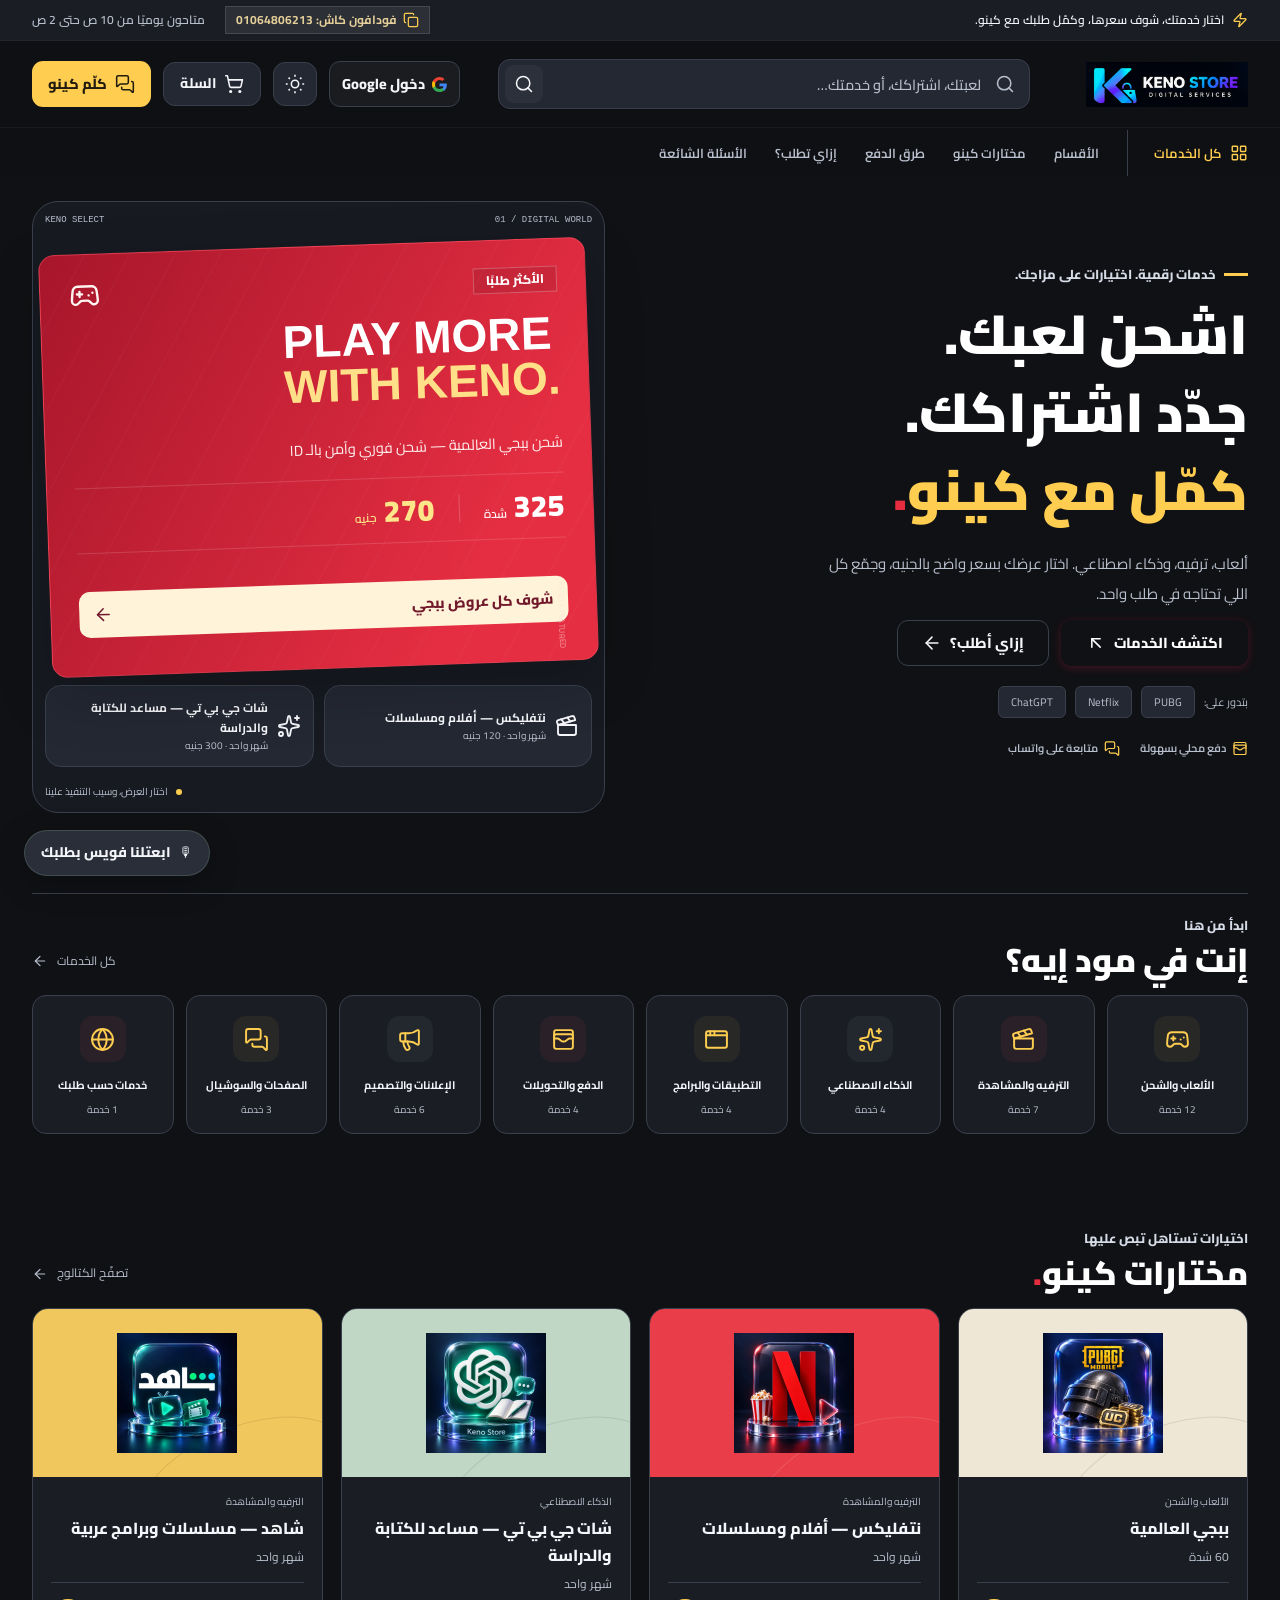
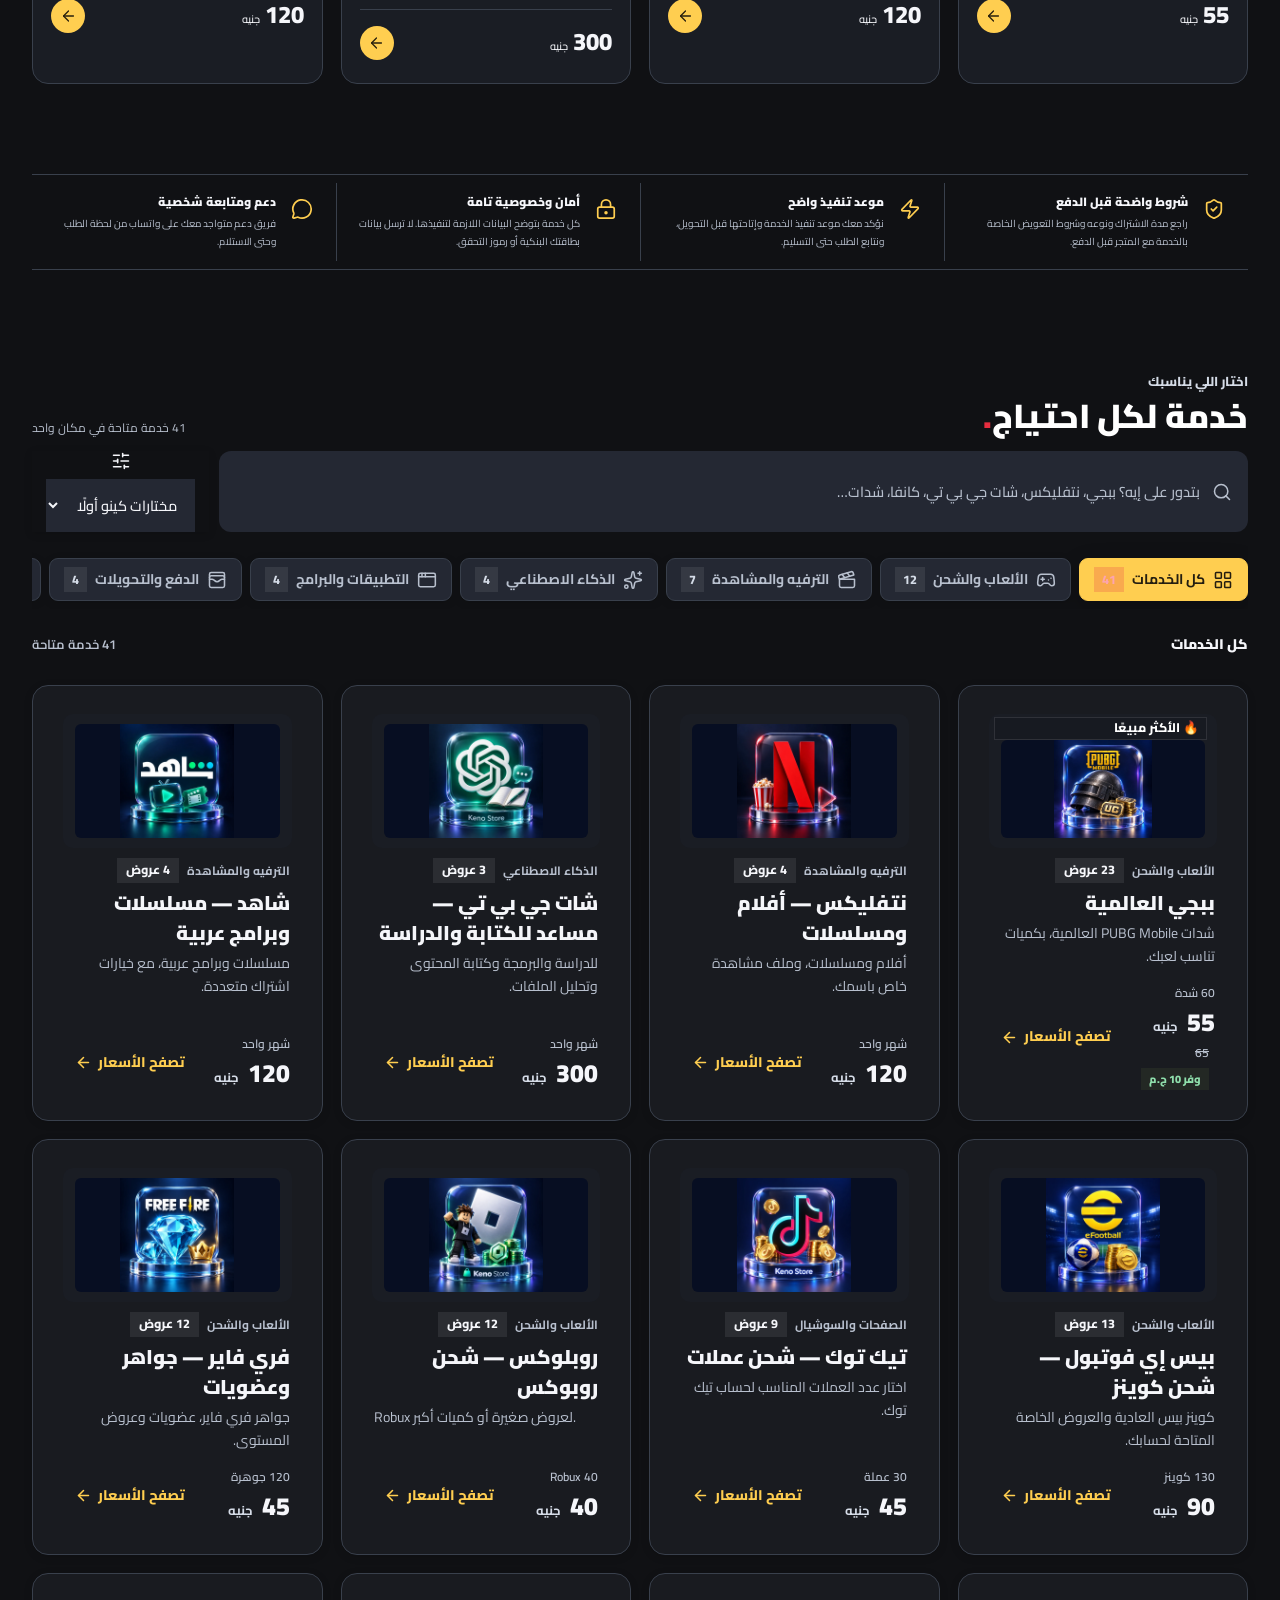
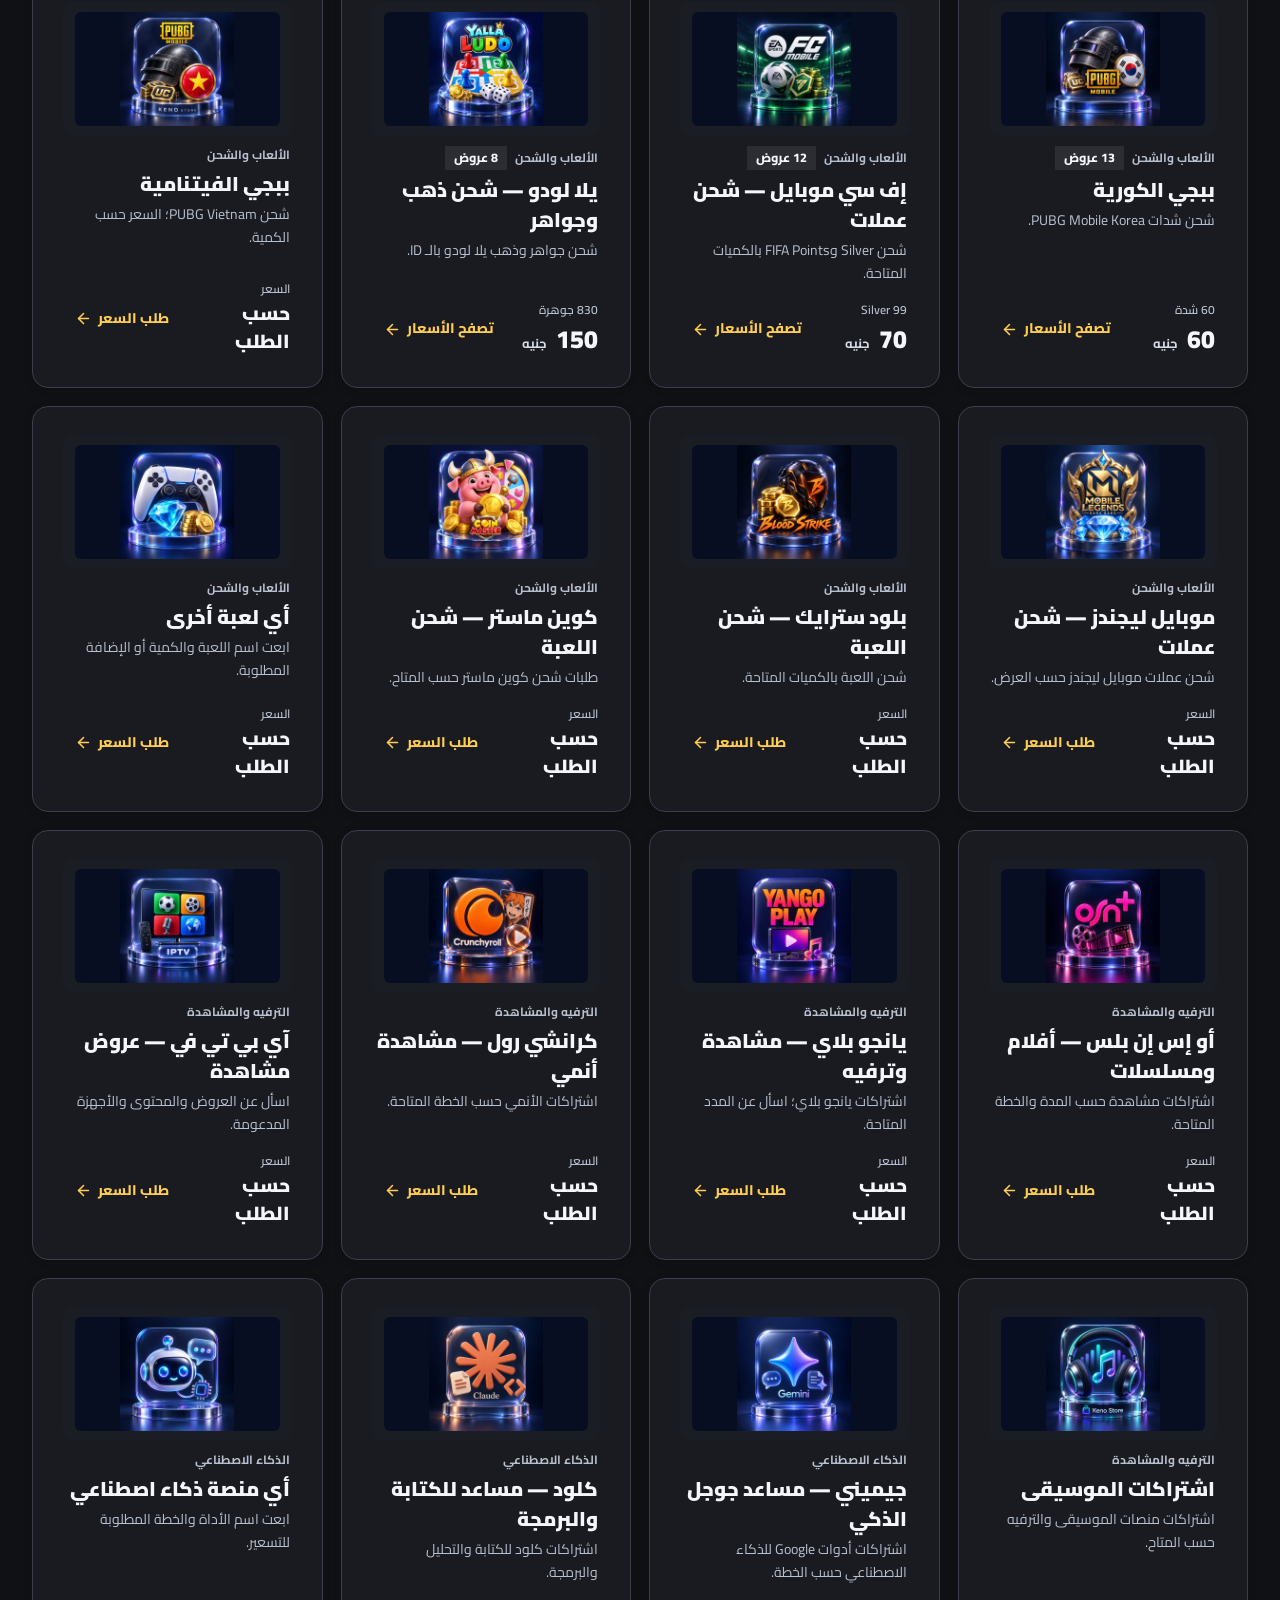
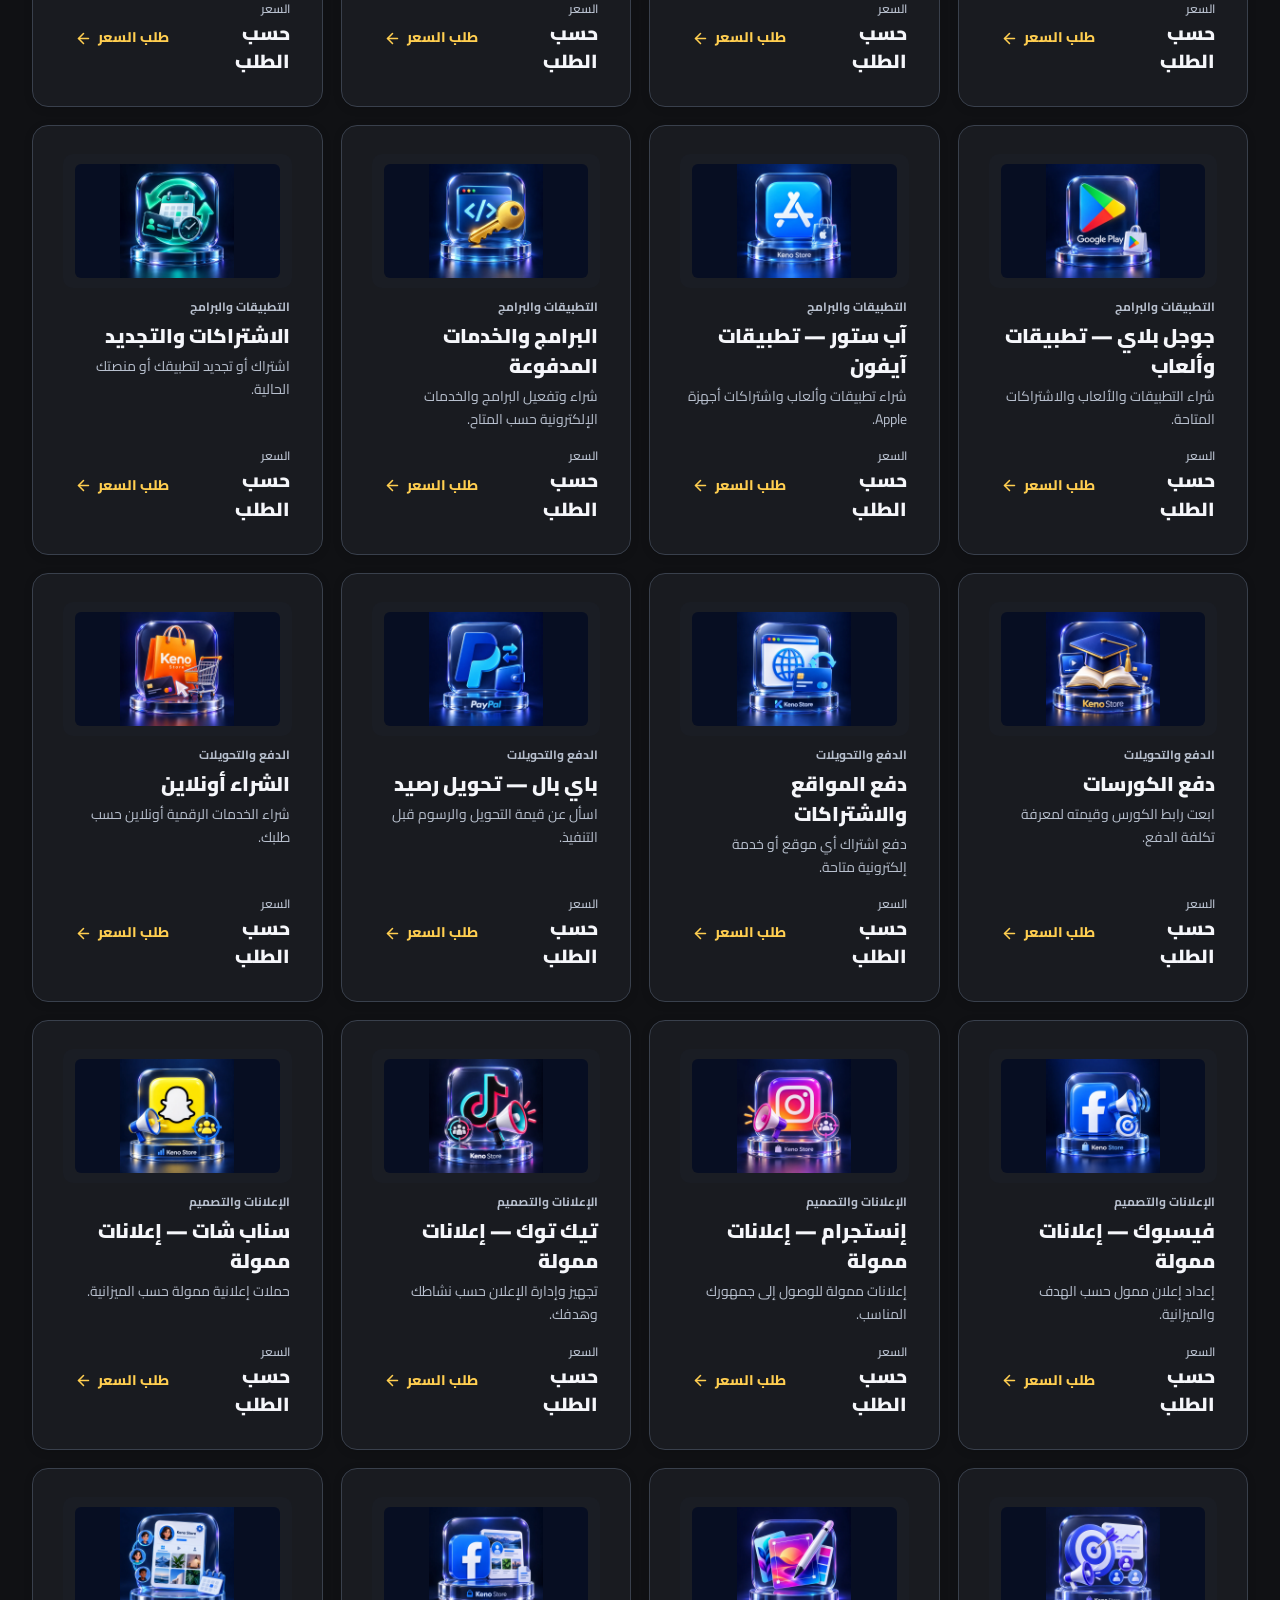
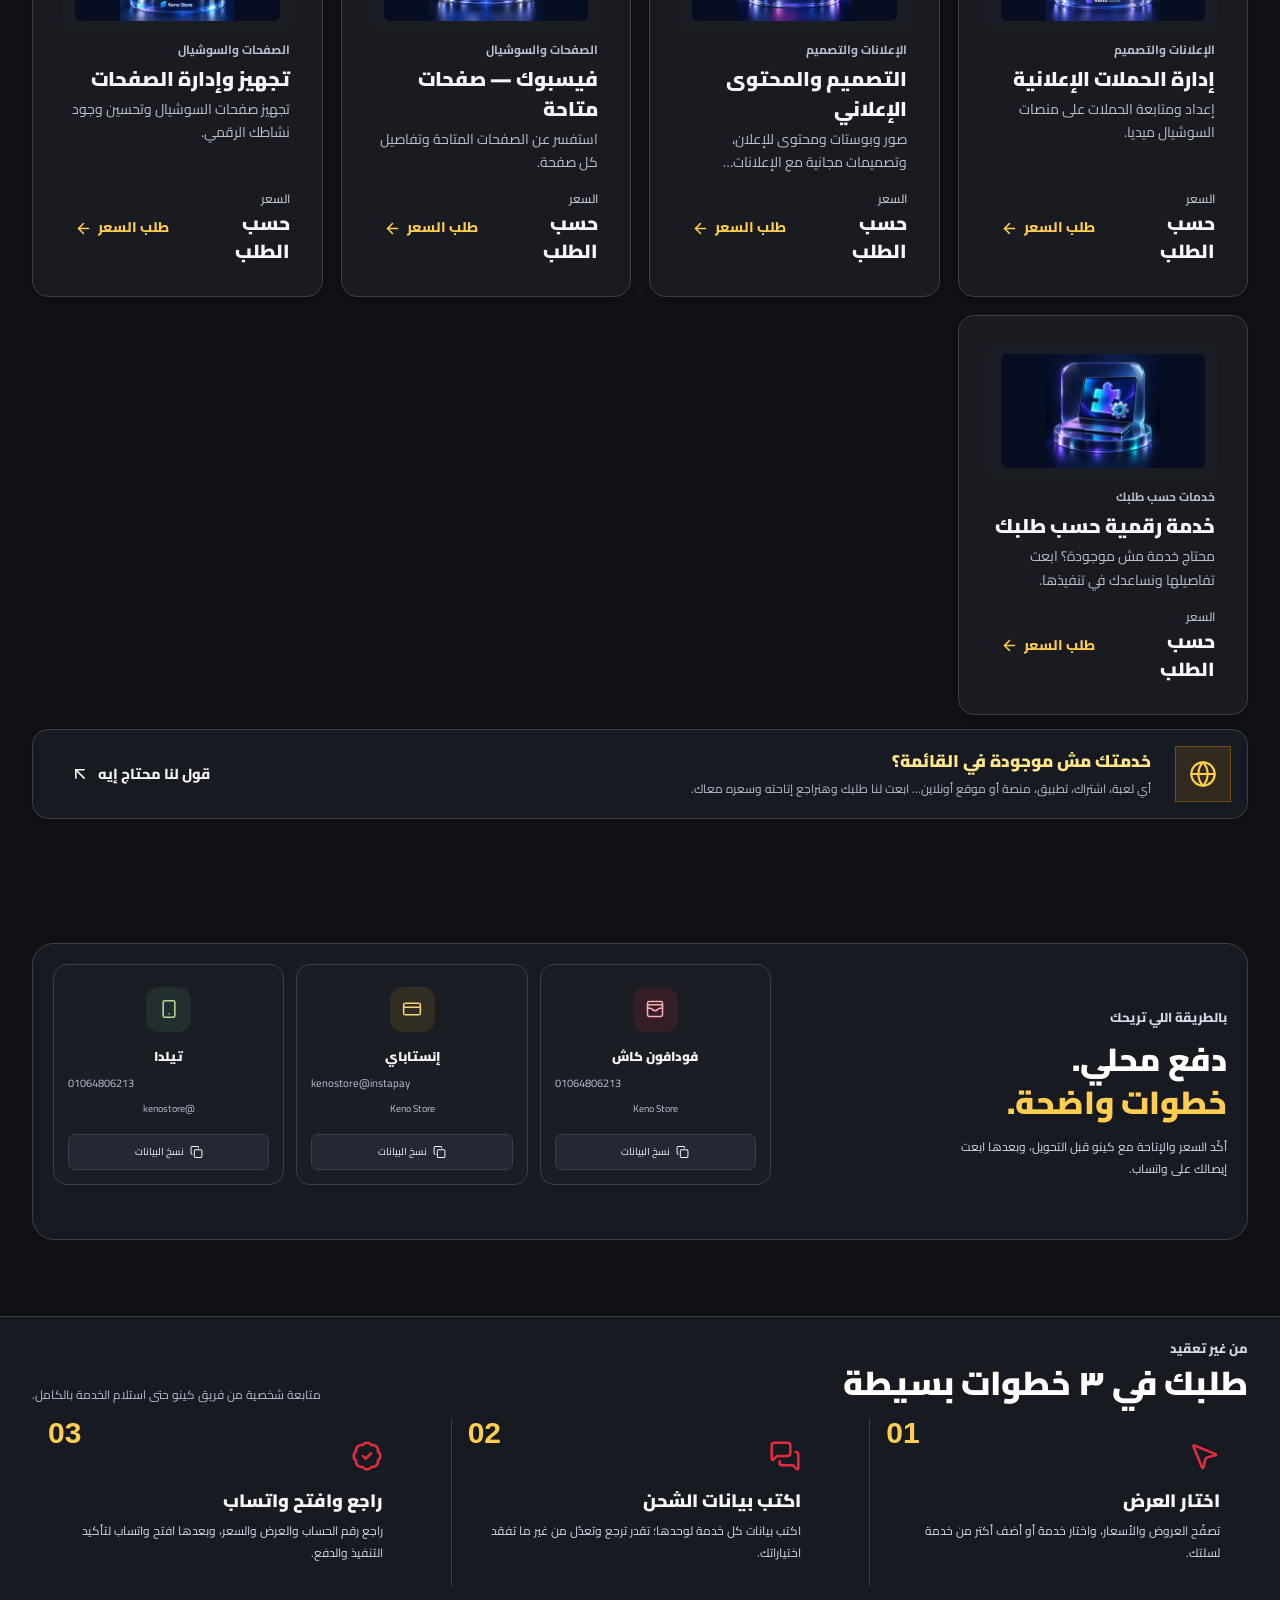
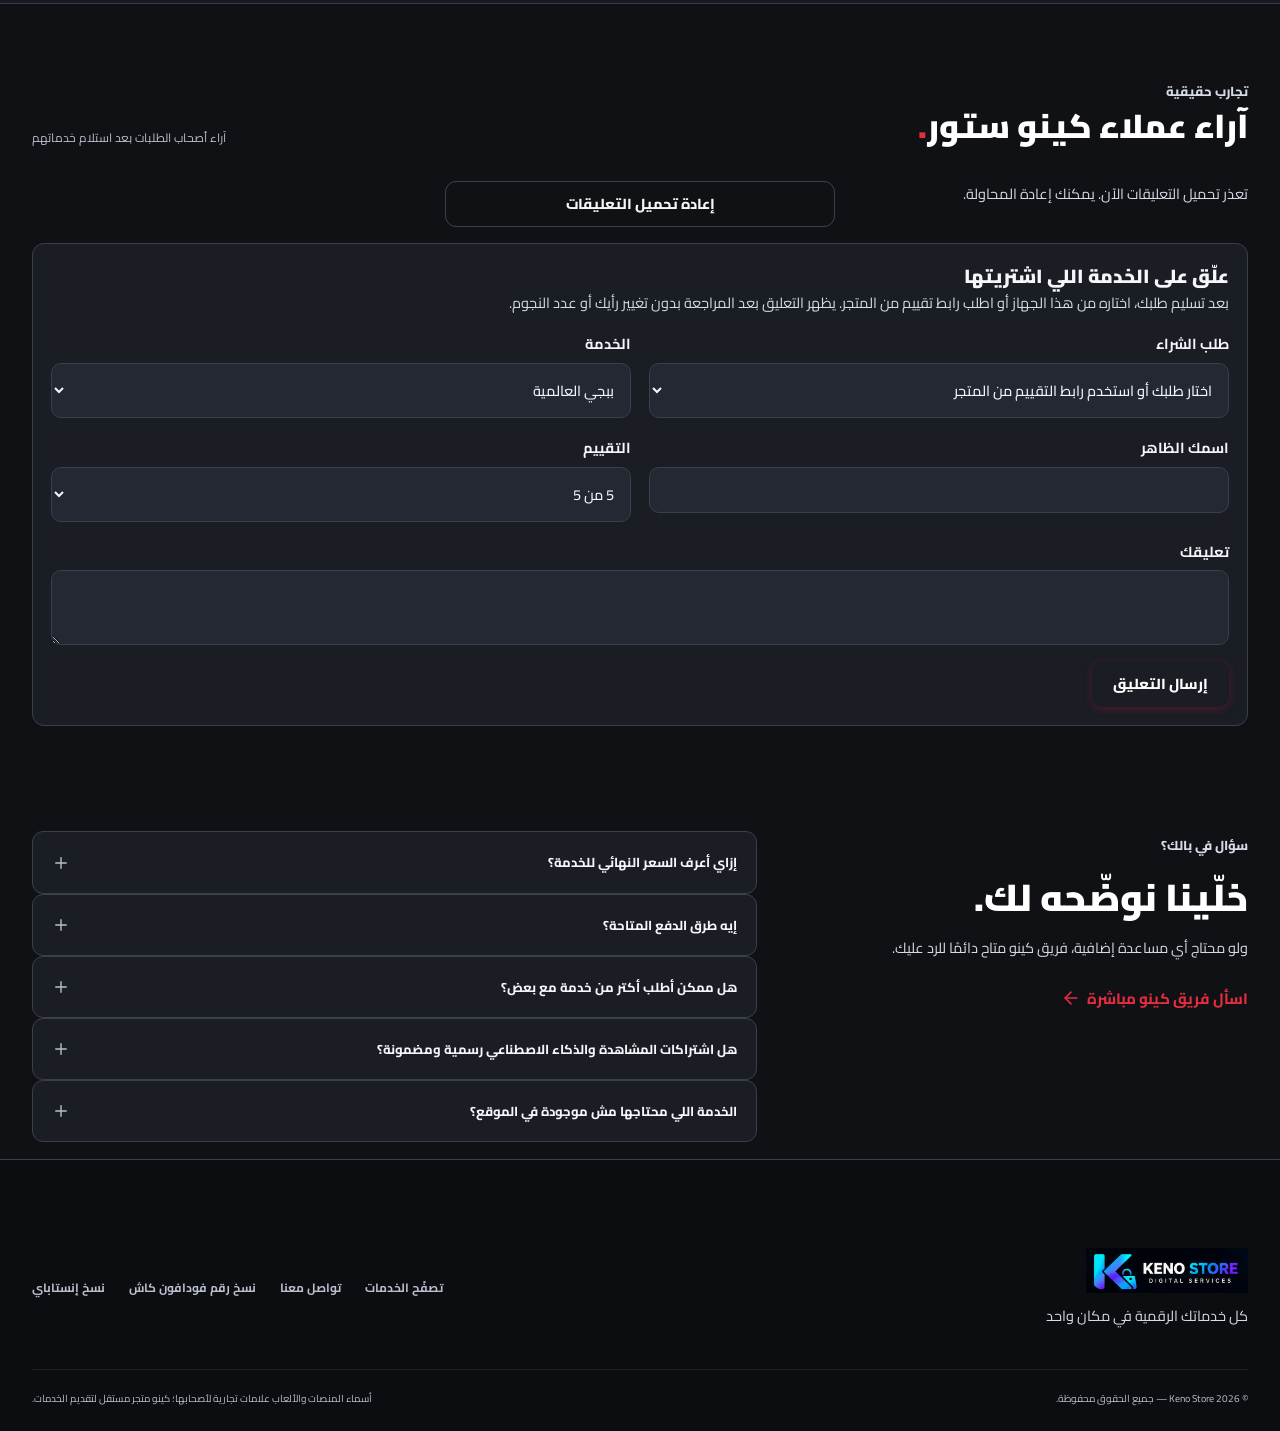
==== commit 74a149a6: "feat: add liquid glass artwork for all 41 services" ====
--- a/index.html
+++ b/index.html
@@ -46,7 +46,7 @@
   <script src="./js/firebase.js" defer></script>
   <script src="./js/design-panel.js" defer></script>
   <script src="./js/image.js" defer></script>
-  <script src="./js/service-art.js" defer></script>
+  <script src="./js/service-art.js?v=glass-v2" defer></script>
   <script src="./js/order.js" defer></script>
   <script src="./js/github.js" defer></script>
   <script src="./js/catalog-parser.js" defer></script>
--- a/assets/store.bundle.css
+++ b/assets/store.bundle.css
@@ -14643,6 +14643,7 @@
 }
 .mobile-service-art,.mobile-service-name,.mobile-brand-name,.mobile-category-label,.plan-art,.service-journey-steps,.mobile-review-heading,.review-service-art,.invoice-item-art { display:none; }
 .desktop-card-visual { display: contents; }
+.card-visual.has-image .service-image[src*="assets/services-glass-v2/"] { object-fit:contain; background:#070e22; }
 .mobile-more-dialog { width:min(420px,calc(100% - 24px)); padding:20px; border:1px solid var(--line); border-radius:22px; background:var(--paper); color:var(--ink); }
 .mobile-more-dialog .button,.mobile-more-dialog > a,.mobile-more-dialog > label { display:flex; width:100%; margin-block:10px; min-height:44px; align-items:center; }
 .mobile-more-dialog > label { flex-direction:column; align-items:stretch; gap:8px; }
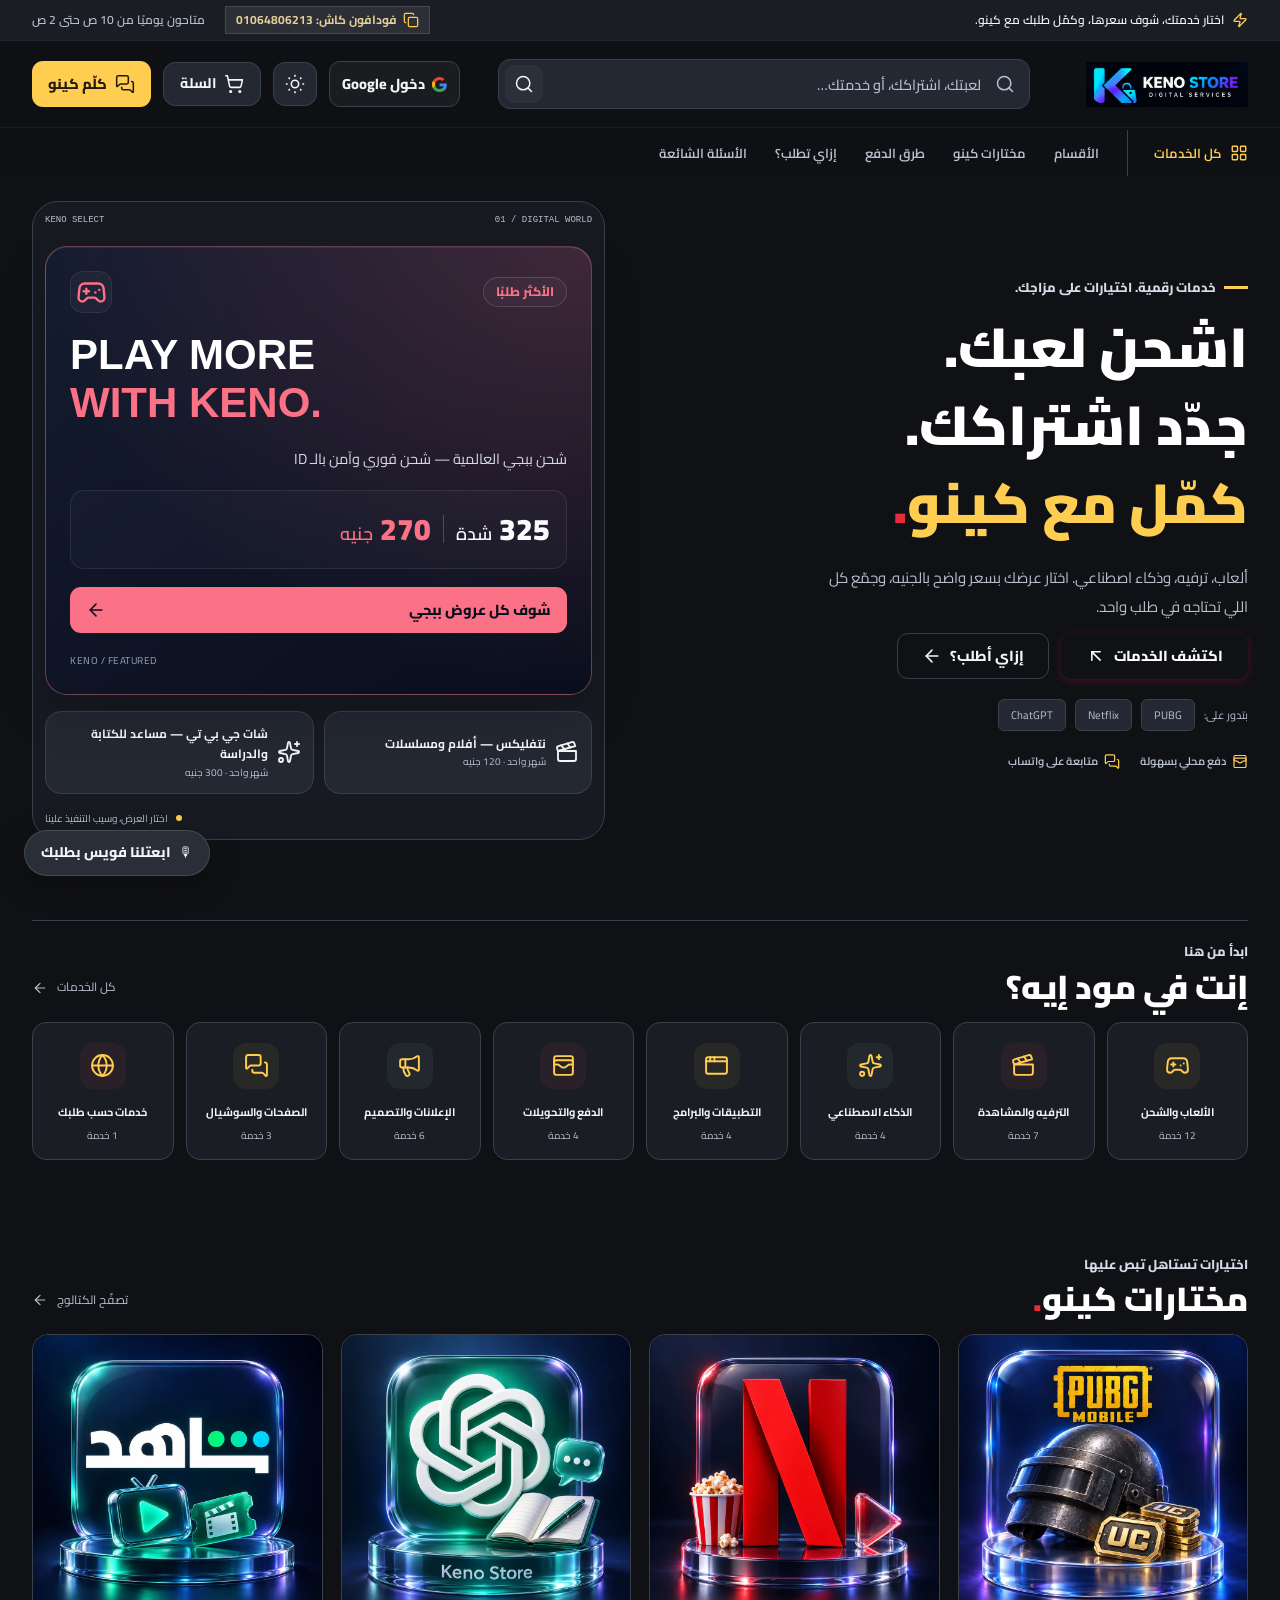
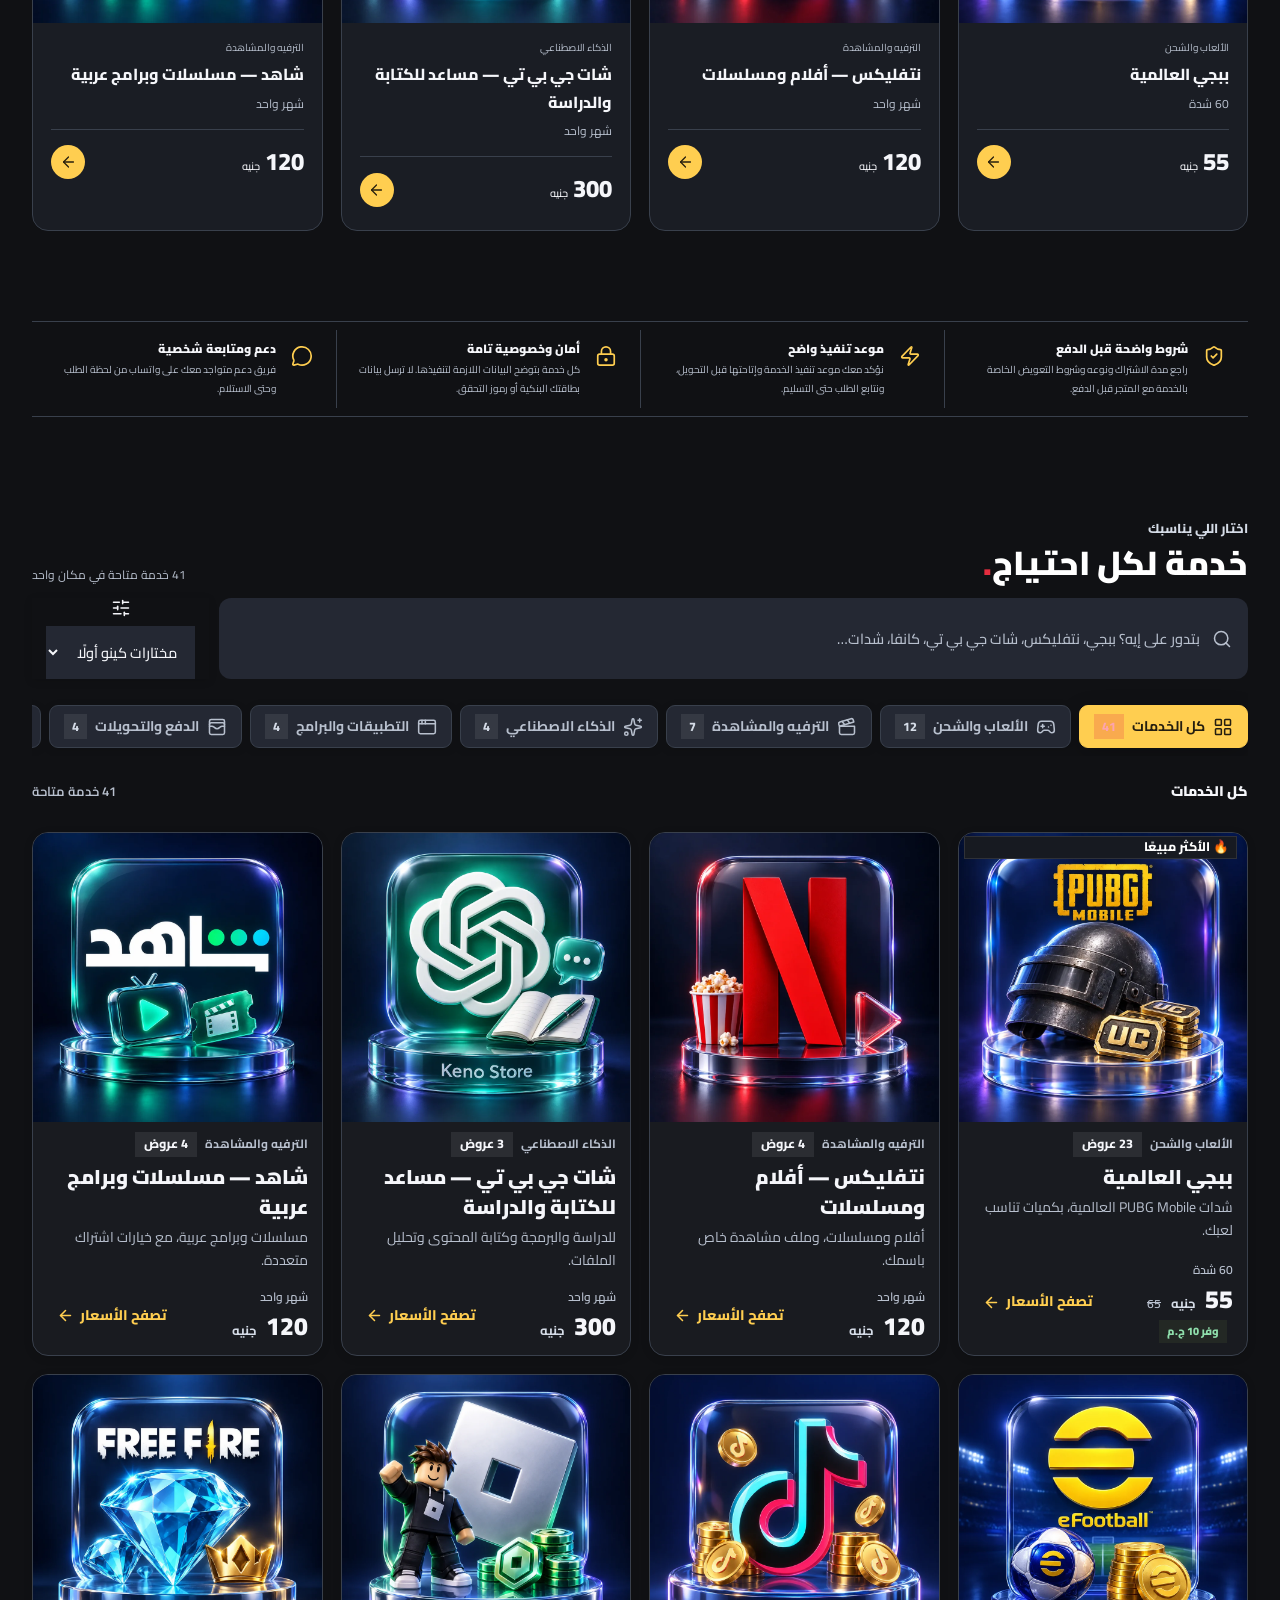
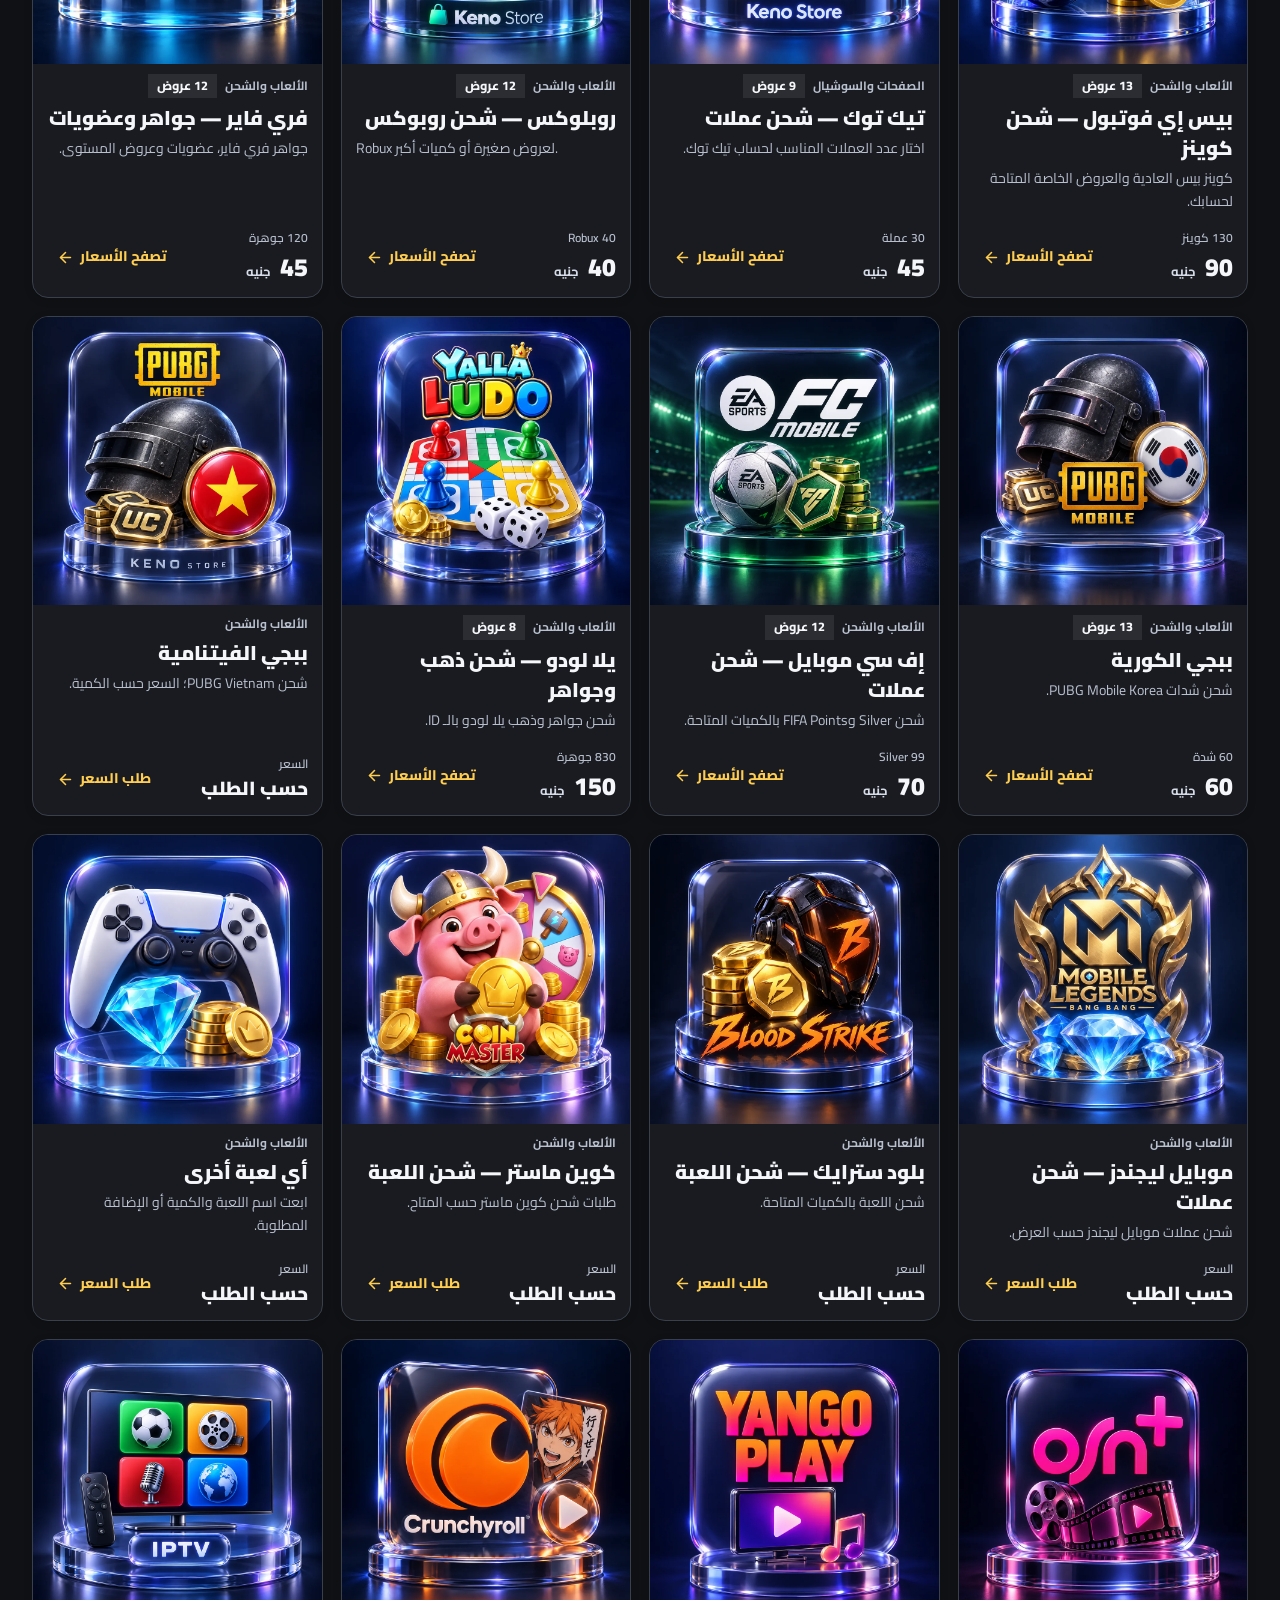
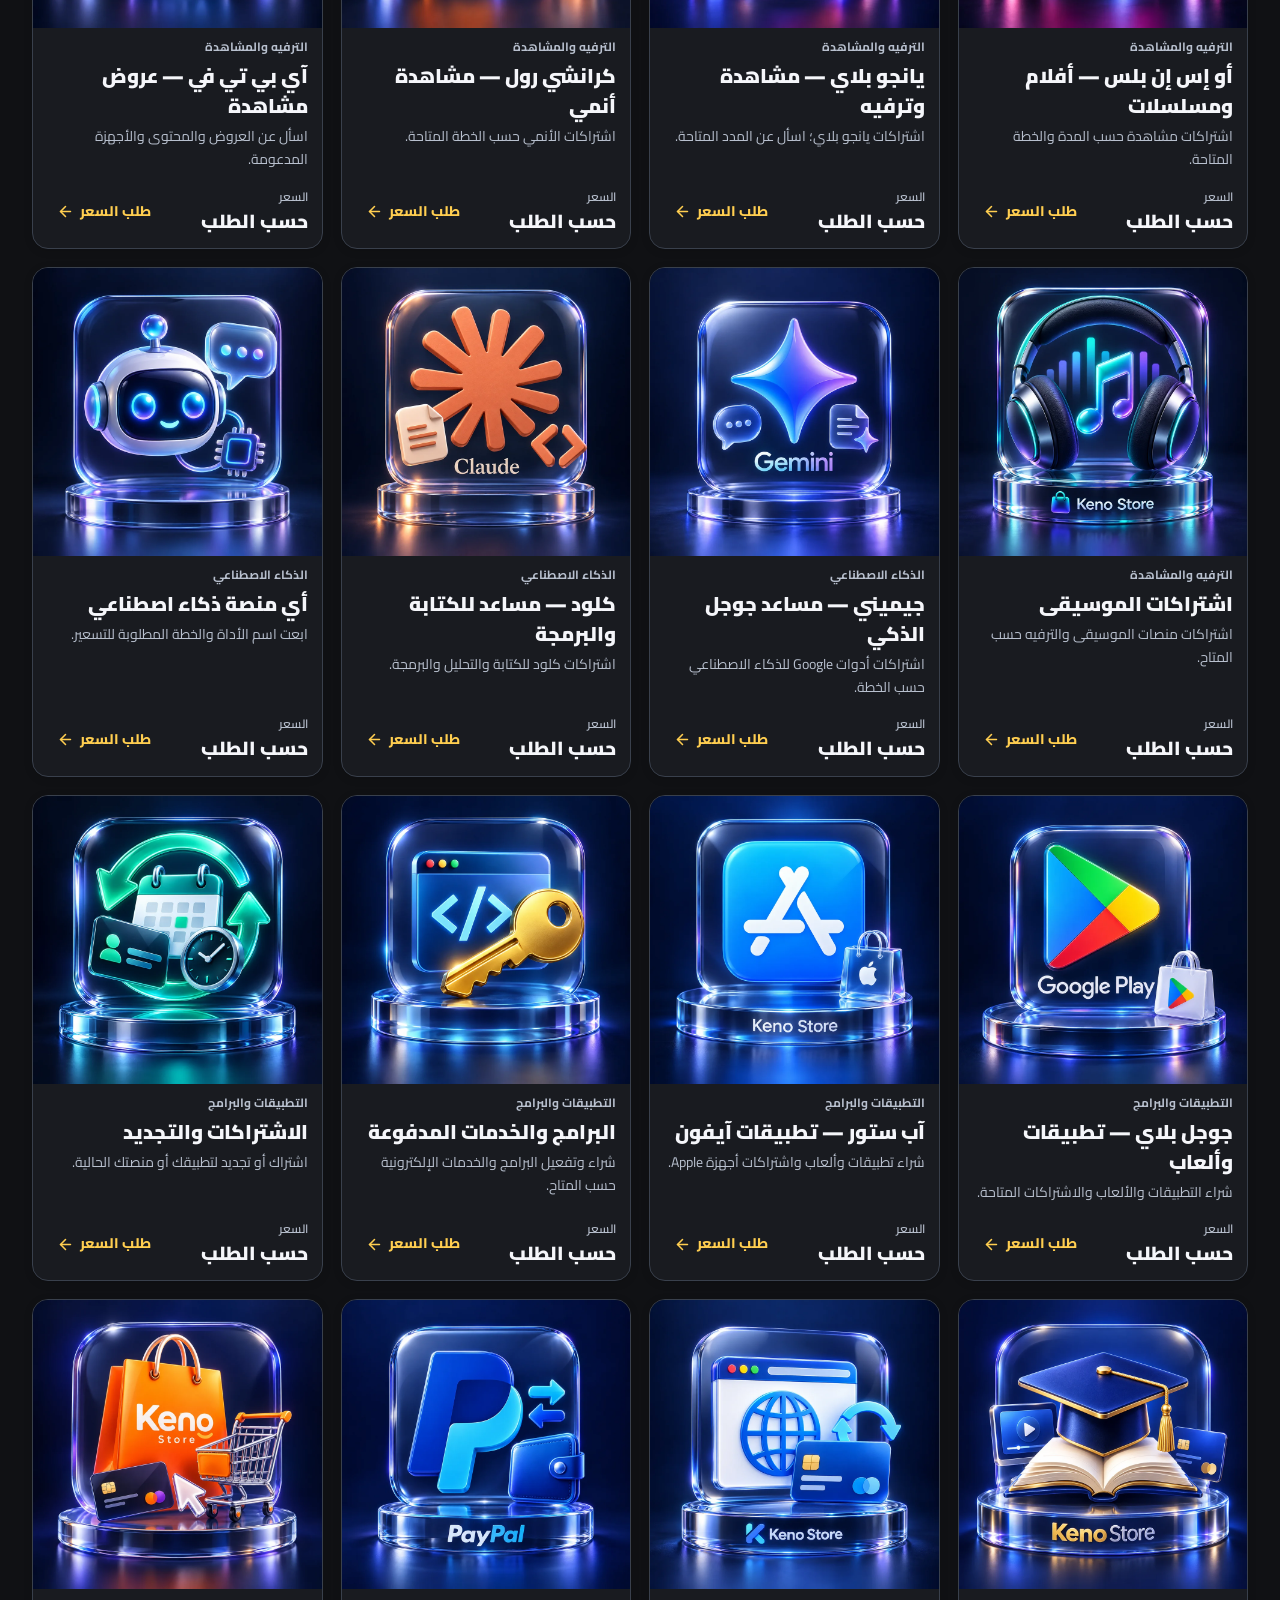
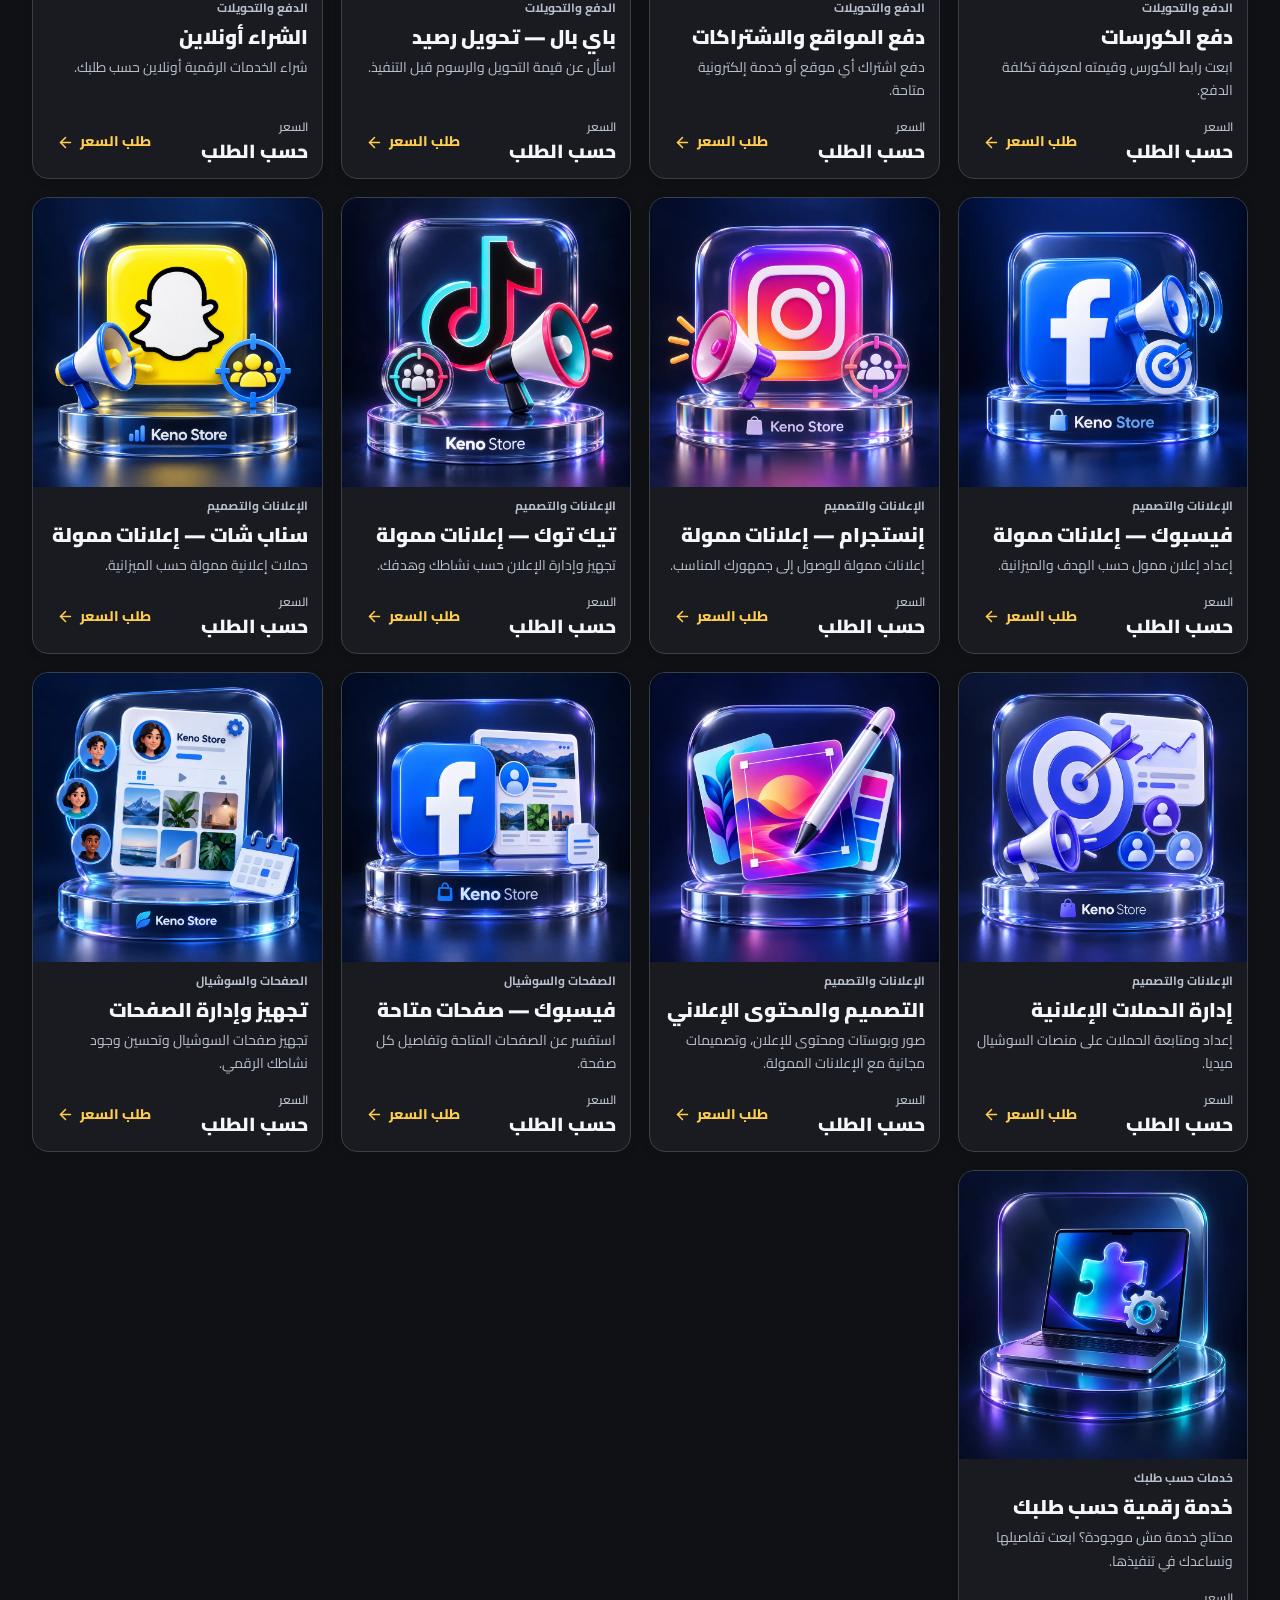
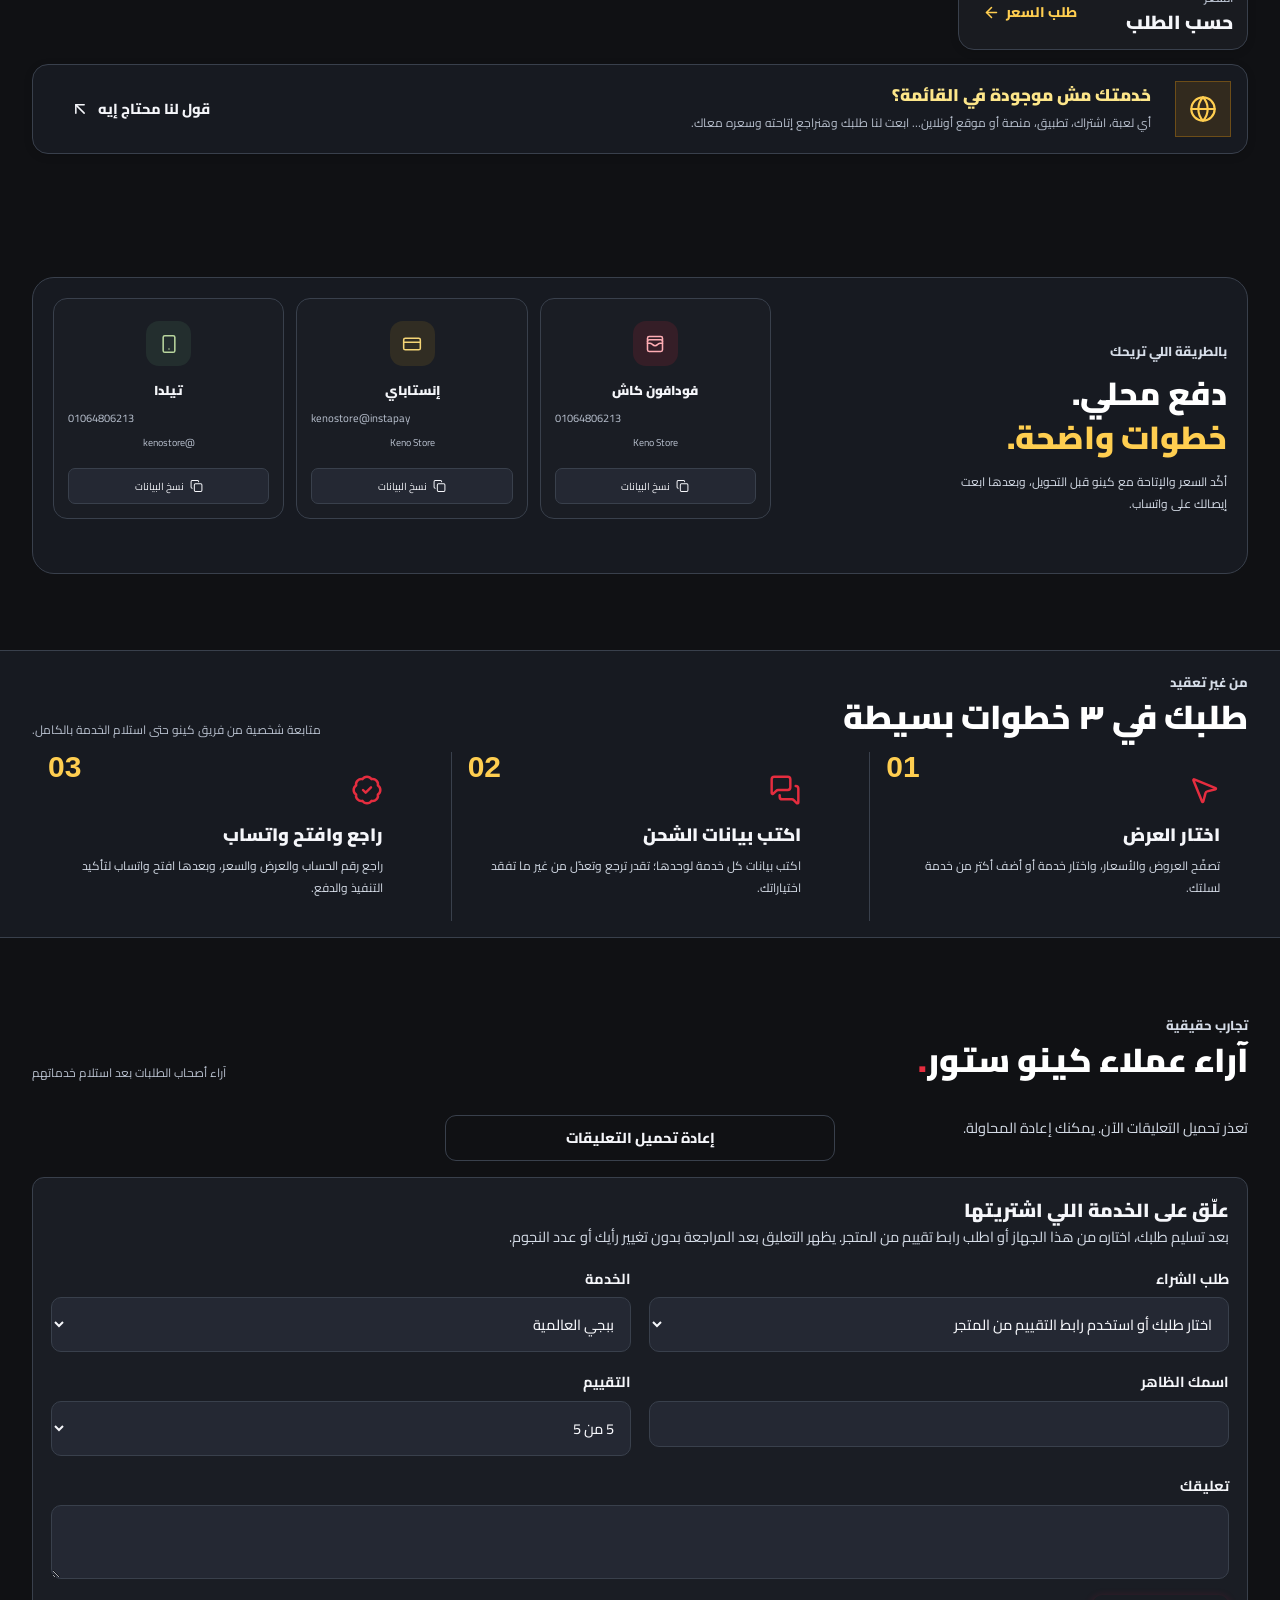
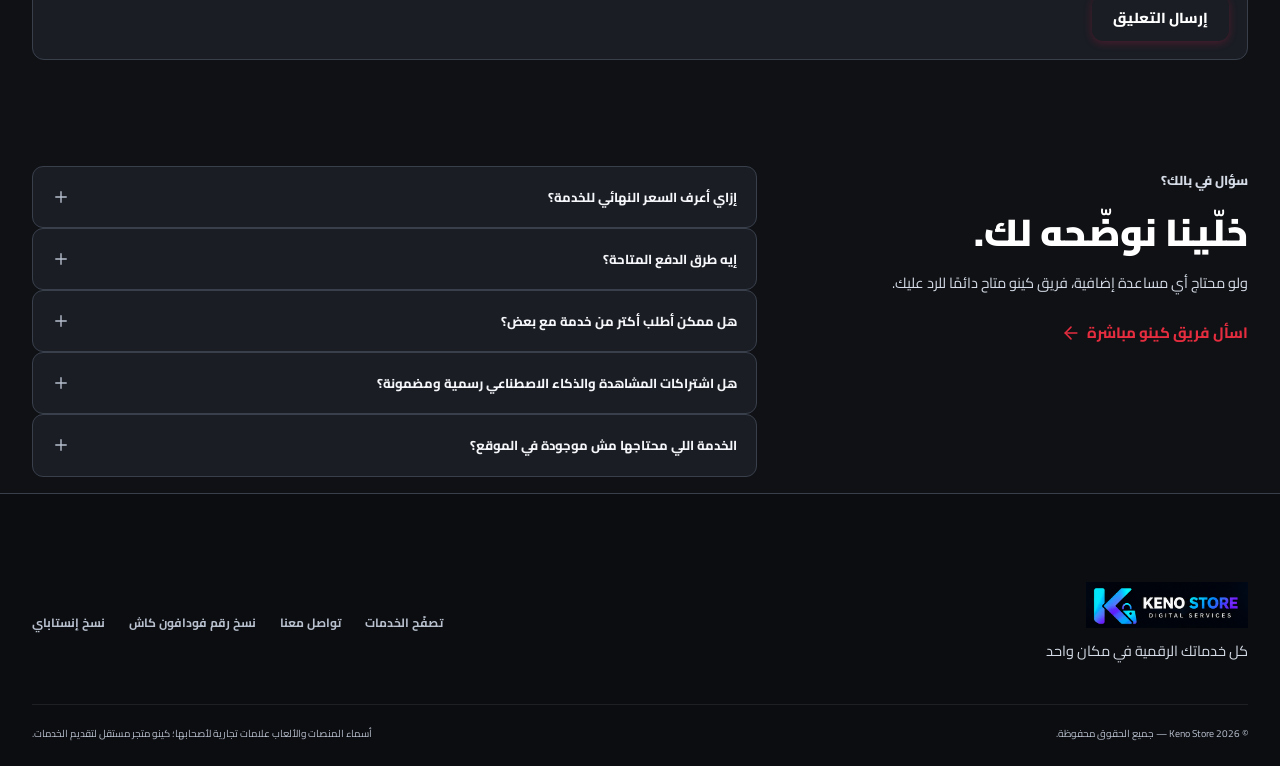
==== commit f8314c16: "fix: add reliable featured card controls and remove mobile image labels" ====
--- a/index.html
+++ b/index.html
@@ -1961,18 +1961,6 @@
                 </select>
               </div>
 
-              <!-- Show gold wordmark badge on custom cards -->
-              <div style="display:flex;align-items:center;justify-content:space-between;padding:12px 14px;border-radius:10px;background:rgba(255,255,255,0.04);border:1px solid var(--line,#ffffff16);">
-                <div>
-                  <strong style="font-size:13px;">✨ بادج الشعار/الاسم الذهبي (نمط ببجي)</strong>
-                  <p class="field-hint" style="margin:2px 0 0;font-size:11px;">إظهار أو إخفاء البادج الذهبي البارز أسفل صورة الخدمة على الموبايل</p>
-                </div>
-                <label class="design-toggle">
-                  <input type="checkbox" id="mdShowWordmark" checked>
-                  <span class="design-toggle-track"><span class="design-toggle-thumb"></span></span>
-                </label>
-              </div>
-
               <!-- Show price on card -->
               <div style="display:flex;align-items:center;justify-content:space-between;padding:12px 14px;border-radius:10px;background:rgba(255,255,255,0.04);border:1px solid var(--line,#ffffff16);">
                 <div>
@@ -2286,12 +2274,22 @@
           <!-- Form controls -->
           <form id="featuredForm" class="panel">
             <div class="form-grid">
-              <div class="checkbox-group span-2">
+              <div class="checkbox-group span-2 featured-visibility-control">
                 <label class="checkbox-label" style="font-size: 0.95rem; font-weight: 800;">
                   <input type="checkbox" id="fcEnabledInput" checked>
                   <span>تفعيل وعرض البطاقة في الصفحة الرئيسية للزوار</span>
                 </label>
-              </div>
+                <button type="button" class="button button-outline small" id="fcVisibilityToggle" aria-pressed="true">إخفاء البطاقة</button>
+                <p class="field-hint">احفظ في المسودة لمعاينة التغيير بالموقع، ثم انشر التغييرات لتظهر للزوار.</p>
+              </div>
+
+              <label>حجم البطاقة
+                <select id="fcSizeInput"><option value="compact">صغير</option><option value="standard" selected>متوسط</option><option value="large">كبير</option></select>
+              </label>
+              <label>عرض البطاقة <output id="fcWidthValue" for="fcWidthInput">100%</output>
+                <input type="range" id="fcWidthInput" min="60" max="100" step="5" value="100">
+                <span class="field-hint">نسبة من المساحة المتاحة؛ تتكيف تلقائيًا مع الشاشة.</span>
+              </label>
 
               <!-- Theme Color Selector -->
               <div class="span-2">
@@ -2401,6 +2399,7 @@
                 <span class="preview-badge">تحديث مباشر</span>
               </div>
               <div class="preview-container">
+                <p id="fcPreviewStatus" class="field-hint" role="status" aria-live="polite"></p>
                 <div class="hero-feature hero-theme-red" id="adminHeroPreview">
                   <div class="feature-top">
                     <span class="pill pill-light" id="previewBadge">الأكثر طلبًا</span>
@@ -2796,8 +2795,8 @@
               </div>
 
               <label style="margin-top: 8px;">
-                <span>أو رابط مباشر لصورة الكمبيوتر:</span>
-                <input name="image" id="editorImage" type="url" placeholder="https://example.com/desktop-banner.png">
+                <span>رابط صورة الكمبيوتر أو مسارها داخل الموقع:</span>
+                <input name="image" id="editorImage" type="text" inputmode="url" dir="ltr" spellcheck="false" placeholder="https://example.com/desktop-banner.png أو assets/image.webp">
               </label>
             </div>
 
@@ -2856,14 +2855,11 @@
                 </div>
 
                 <label style="margin-top: 8px;">
-                  <span>أو رابط مباشر لصورة الهاتف:</span>
-                  <input name="mobileImage" id="editorMobileImage" type="url" placeholder="https://example.com/mobile-card-art.png">
-                </label>
-
-                <label class="checkbox-label" style="display:inline-flex;align-items:center;gap:8px;margin-top:8px;cursor:pointer;font-size:12px;color:var(--ink,#fff);">
-                  <input type="checkbox" id="editorMobileShowWordmark" name="mobileShowWordmark" checked>
-                  <span>✨ إظهار بادج الشعار/الاسم الذهبي فوق الصورة (مثل كارت ببجي)</span>
-                </label>
+                  <span>رابط صورة الهاتف أو مسارها داخل الموقع:</span>
+                  <input name="mobileImage" id="editorMobileImage" type="text" inputmode="url" dir="ltr" spellcheck="false" placeholder="https://example.com/mobile-card-art.png أو assets/image.webp">
+                </label>
+
+                <p class="field-hint">تظهر صورة الخدمة وحدها بدون إضافة اسم أو شعار فوقها.</p>
               </div>
 
               <!-- Mobile Mockup Preview when using same image -->
--- a/assets/store.bundle.css
+++ b/assets/store.bundle.css
@@ -13244,10 +13244,8 @@
 html[data-theme="light"] .theme-sun { display:none; }
 body.keno-motion .theme-toggle:hover { color:var(--accent-readable); border-color:var(--accent-readable); transform:translateY(-1px); }
 body.keno-motion :is(a,button,[role="button"]):focus-visible { outline-color:var(--accent-readable) !important; }
-body.keno-motion #heroFeature :is(#heroDescription,.hero-offer-icon) { color:#fff4f1 !important; }
 body.keno-motion #heroFeature .feature-word span:first-child { color:#fff; }
 body.keno-motion #heroFeature .feature-word span:last-child { color:#ffdf87; }
-body.keno-motion #heroActionButton { color:#71182b !important; background:#fff3da !important; }
 body.keno-motion #heroActionButton span { color:inherit; }
 body.keno-motion .pick-art { color:#28251f; }
 body.keno-motion .pick-card:nth-child(2) .pick-art { color:#fff; }
@@ -13856,6 +13854,16 @@
 overflow: hidden !important;
 text-overflow: ellipsis !important;
 padding-inline: 2px !important;
+}
+.payment-info-title .payment-name-en {
+display: block;
+margin-top: 3px;
+color: var(--muted);
+font-family: Arial, sans-serif;
+font-size: 11px;
+font-weight: 500;
+line-height: 1.35;
+white-space: normal;
 }
 :is(#serviceDialog, #cartDrawer) .payment-methods-selector .custom-radio {
 position: absolute !important;
@@ -14644,6 +14652,25 @@
 .mobile-service-art,.mobile-service-name,.mobile-brand-name,.mobile-category-label,.plan-art,.service-journey-steps,.mobile-review-heading,.review-service-art,.invoice-item-art { display:none; }
 .desktop-card-visual { display: contents; }
 .card-visual.has-image .service-image[src*="assets/services-glass-v2/"] { object-fit:contain; background:#070e22; }
+@media (min-width:781px) {
+body.keno-motion:not(.kd-preview-mobile) #serviceGrid .service-card:has(.has-image) { padding:0 !important; }
+body.keno-motion:not(.kd-preview-mobile) #serviceGrid .card-visual.has-image {
+margin:0; padding:0 !important; border-radius:0 !important; gap:0;
+}
+body.keno-motion:not(.kd-preview-mobile) #serviceGrid:not(.card-style-list) .card-visual.has-image {
+width:100% !important; height:auto !important; min-height:0 !important; aspect-ratio:1;
+}
+body.keno-motion:not(.kd-preview-mobile) #serviceGrid .card-visual.has-image .service-image {
+display:block; width:100%; height:100%; object-fit:cover; border-radius:0;
+}
+body.keno-motion:not(.kd-preview-mobile) .pick-art:has(img) {
+display:block; padding:0; min-height:0; aspect-ratio:1;
+}
+body.keno-motion:not(.kd-preview-mobile) .pick-art:has(img)::after { display:none; }
+body.keno-motion:not(.kd-preview-mobile) .pick-art img {
+display:block; width:100%; height:100%; object-fit:cover;
+}
+}
 .mobile-more-dialog { width:min(420px,calc(100% - 24px)); padding:20px; border:1px solid var(--line); border-radius:22px; background:var(--paper); color:var(--ink); }
 .mobile-more-dialog .button,.mobile-more-dialog > a,.mobile-more-dialog > label { display:flex; width:100%; margin-block:10px; min-height:44px; align-items:center; }
 .mobile-more-dialog > label { flex-direction:column; align-items:stretch; gap:8px; }
@@ -14821,6 +14848,62 @@
 body.kd-preview-mobile .mobile-service-art { display:flex !important; }
 body.kd-preview-mobile .desktop-service-name { display:none !important; }
 body.kd-preview-mobile .mobile-service-name { display:inline !important; }
+body.keno-motion :is(#heroFeature, #adminHeroPreview) {
+--feature-accent:#fb7185; --feature-pad:24px; --feature-gap:18px; --feature-title:42px;
+container-type:inline-size;
+position:relative; display:flex; flex-direction:column; gap:var(--feature-gap);
+width:var(--feature-width,100%); min-width:min(280px,100%); max-width:100%; min-height:0;
+margin:0 auto; padding:var(--feature-pad) !important; box-sizing:border-box;
+border:1px solid color-mix(in srgb,var(--feature-accent) 32%,#ffffff16);
+border-radius:22px !important; overflow:hidden; color:#f8fafc;
+background:radial-gradient(ellipse at 100% 0,color-mix(in srgb,var(--feature-accent) 20%,transparent),transparent 70%),linear-gradient(145deg,#151c30,#090e1c) !important;
+box-shadow:0 20px 48px #0003,inset 0 1px #ffffff12; transform:none; animation:none;
+}
+body.keno-motion :is(#heroFeature, #adminHeroPreview).hero-theme-purple { --feature-accent:#c084fc; }
+body.keno-motion :is(#heroFeature, #adminHeroPreview).hero-theme-blue { --feature-accent:#60a5fa; }
+body.keno-motion :is(#heroFeature, #adminHeroPreview).hero-theme-emerald { --feature-accent:#34d399; }
+body.keno-motion :is(#heroFeature, #adminHeroPreview).hero-theme-amber { --feature-accent:#fbbf24; }
+body.keno-motion :is(#heroFeature, #adminHeroPreview).hero-theme-dark { --feature-accent:#cbd5e1; }
+body.keno-motion :is(#heroFeature, #adminHeroPreview)[data-size="compact"] { --feature-pad:16px; --feature-gap:12px; --feature-title:30px; }
+body.keno-motion :is(#heroFeature, #adminHeroPreview)[data-size="large"] { --feature-pad:32px; --feature-gap:24px; --feature-title:54px; }
+body.keno-motion :is(#heroFeature, #adminHeroPreview)::before,
+body.keno-motion :is(#heroFeature, #adminHeroPreview)::after { display:none; }
+body.keno-motion :is(#heroFeature, #adminHeroPreview) .feature-top { margin:0; gap:12px; }
+body.keno-motion :is(#heroFeature, #adminHeroPreview) .pill-light {
+border:1px solid #ffffff24; border-radius:100px; padding:6px 12px;
+color:var(--feature-accent); background:#ffffff08; font-size:12px;
+}
+body.keno-motion :is(#heroFeature, #adminHeroPreview) .hero-offer-icon {
+display:grid; place-items:center; width:42px; height:42px; border-radius:13px;
+background:#ffffff0a; color:var(--feature-accent); border:1px solid #ffffff12;
+}
+body.keno-motion :is(#heroFeature, #adminHeroPreview) .feature-word {
+margin:0; font-size:clamp(24px,11cqi,var(--feature-title)); line-height:1.15;
+letter-spacing:-.025em; overflow-wrap:anywhere;
+}
+body.keno-motion :is(#heroFeature, #adminHeroPreview) .feature-word span { color:#f8fafc; }
+body.keno-motion :is(#heroFeature, #adminHeroPreview) .feature-word span:last-child { color:var(--feature-accent); }
+body.keno-motion :is(#heroFeature, #adminHeroPreview) > p { margin:0; color:#cbd5e1; font-size:14px; line-height:1.8; overflow-wrap:anywhere; }
+body.keno-motion :is(#heroFeature, #adminHeroPreview) .feature-offer {
+display:flex; flex-wrap:wrap; gap:12px; margin:0; padding:16px;
+border:1px solid #ffffff16; border-radius:14px; background:#ffffff06;
+}
+body.keno-motion :is(#heroFeature, #adminHeroPreview) .feature-offer strong { font-size:clamp(20px,7cqi,30px); line-height:1.5; color:#f8fafc; overflow-wrap:anywhere; min-width:0; }
+body.keno-motion :is(#heroFeature, #adminHeroPreview) .feature-offer strong:last-child { color:var(--feature-accent); }
+body.keno-motion :is(#heroFeature, #adminHeroPreview) .feature-offer small { color:inherit; font-size:.6em; }
+body.keno-motion :is(#heroFeature, #adminHeroPreview) .feature-button {
+margin:0; width:100%; min-height:48px; padding:12px 16px; border:0; border-radius:12px;
+background:var(--feature-accent); color:#090e1c; font-size:14px; white-space:normal; gap:12px;
+}
+body.keno-motion :is(#heroFeature, #adminHeroPreview) .feature-index { position:static; writing-mode:horizontal-tb; transform:none; margin:0; color:#94a3b8; font-size:10px; letter-spacing:2px; text-align:end; }
+.featured-visibility-control { display:flex; flex-wrap:wrap; align-items:center; gap:12px; padding:16px; border:1px solid var(--line); border-radius:14px; }
+.featured-visibility-control .field-hint { flex-basis:100%; margin:0; }
+#fcWidthInput { width:100%; accent-color:var(--accent-readable); }
+#fcWidthValue { color:var(--accent-readable); direction:ltr; display:inline-block; }
+#featuredForm .theme-chip { border-radius:12px; border-color:var(--line); }
+#featuredForm .theme-chip.selected { border-color:var(--accent-readable); background:var(--yellow-soft); }
+.hero-without-feature .stage-label { display:none; }
+.hero:has(.hero-stage[hidden]) { grid-template-columns:1fr !important; }
 [hidden],
 #storefront[hidden],
 #adminView[hidden],
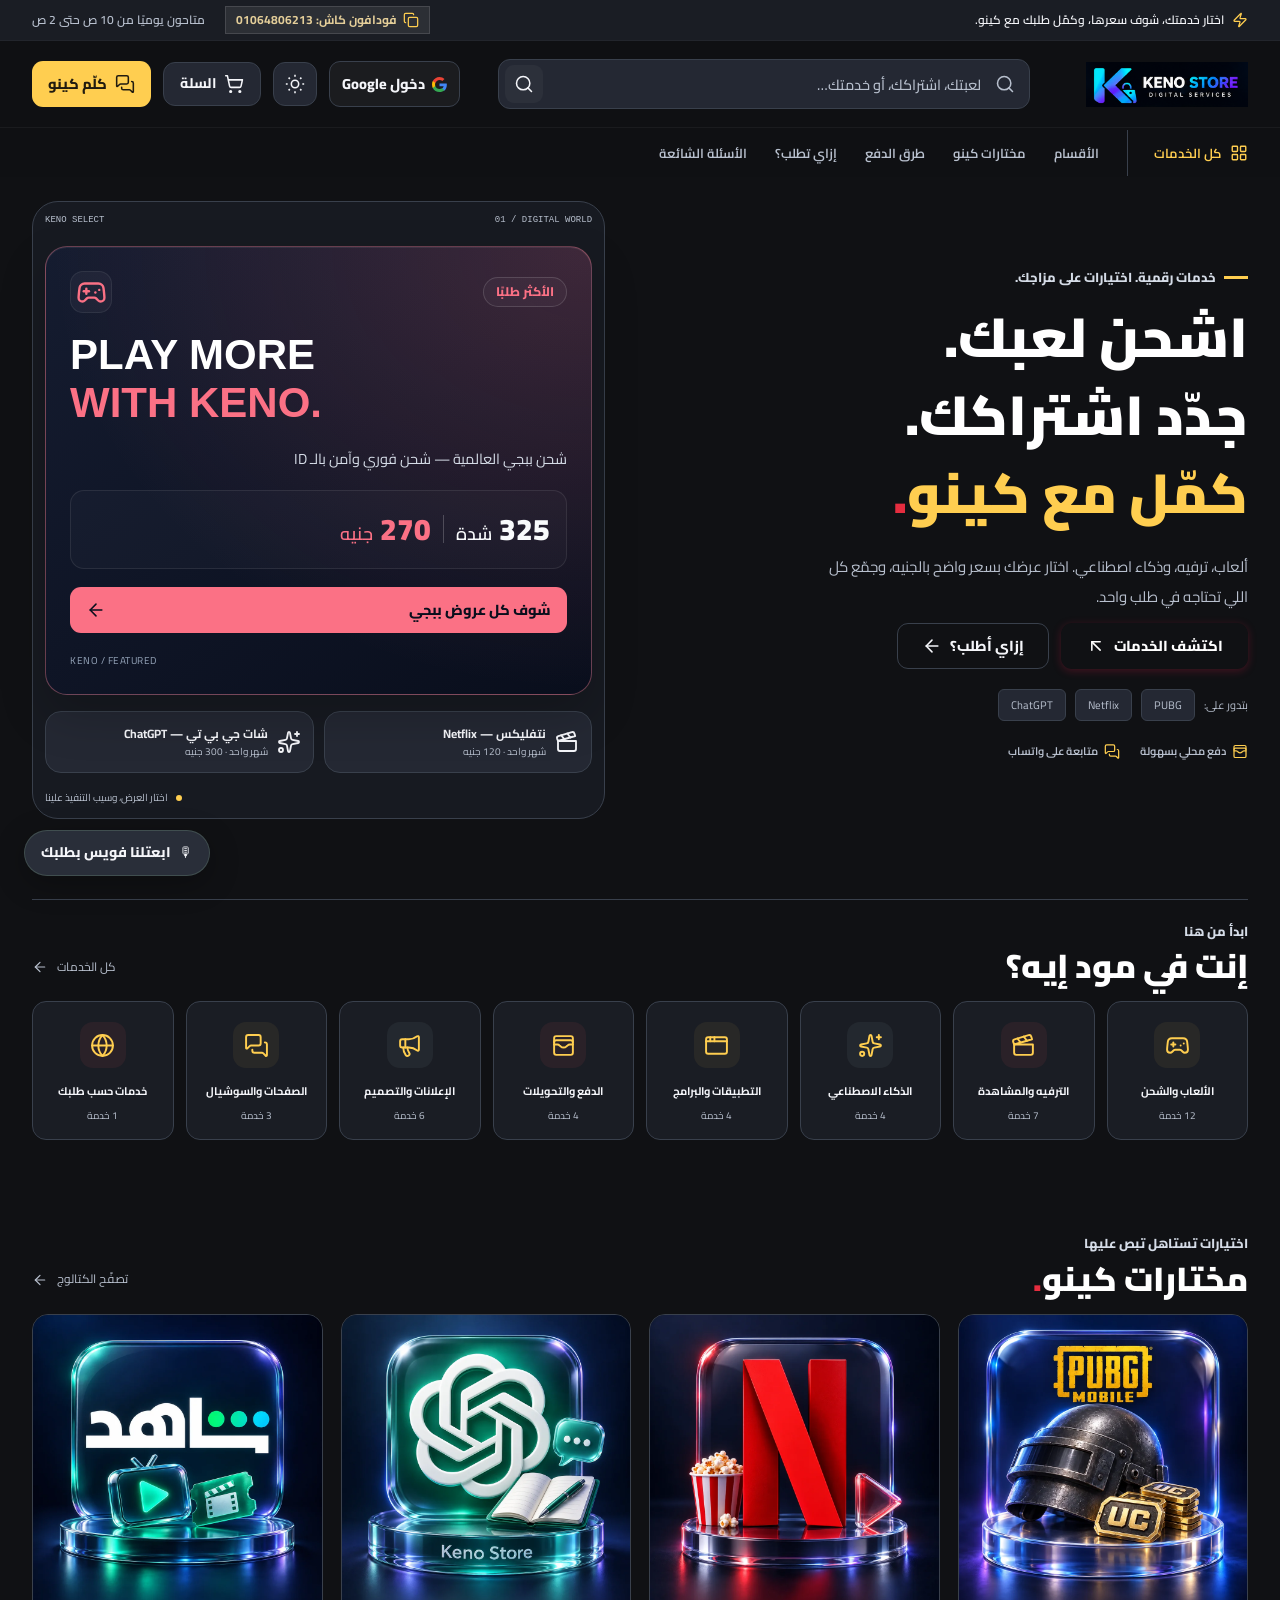
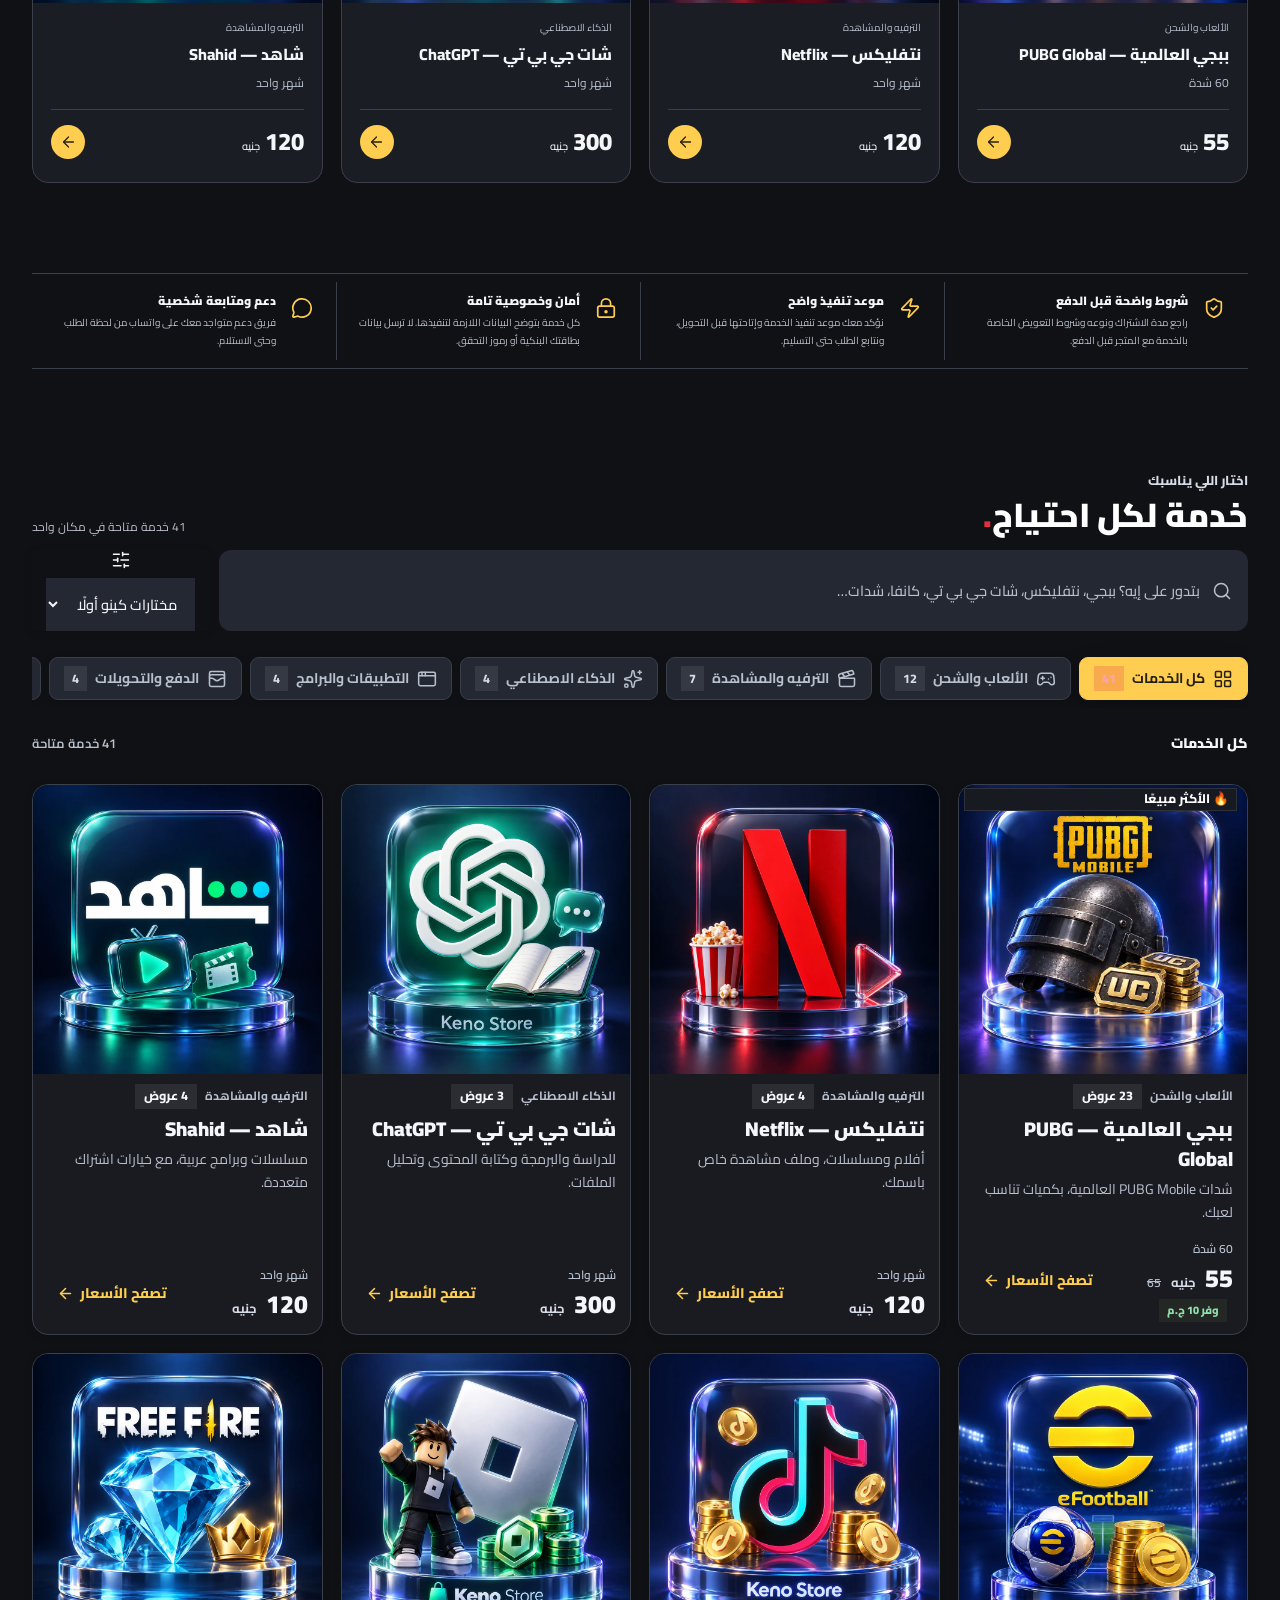
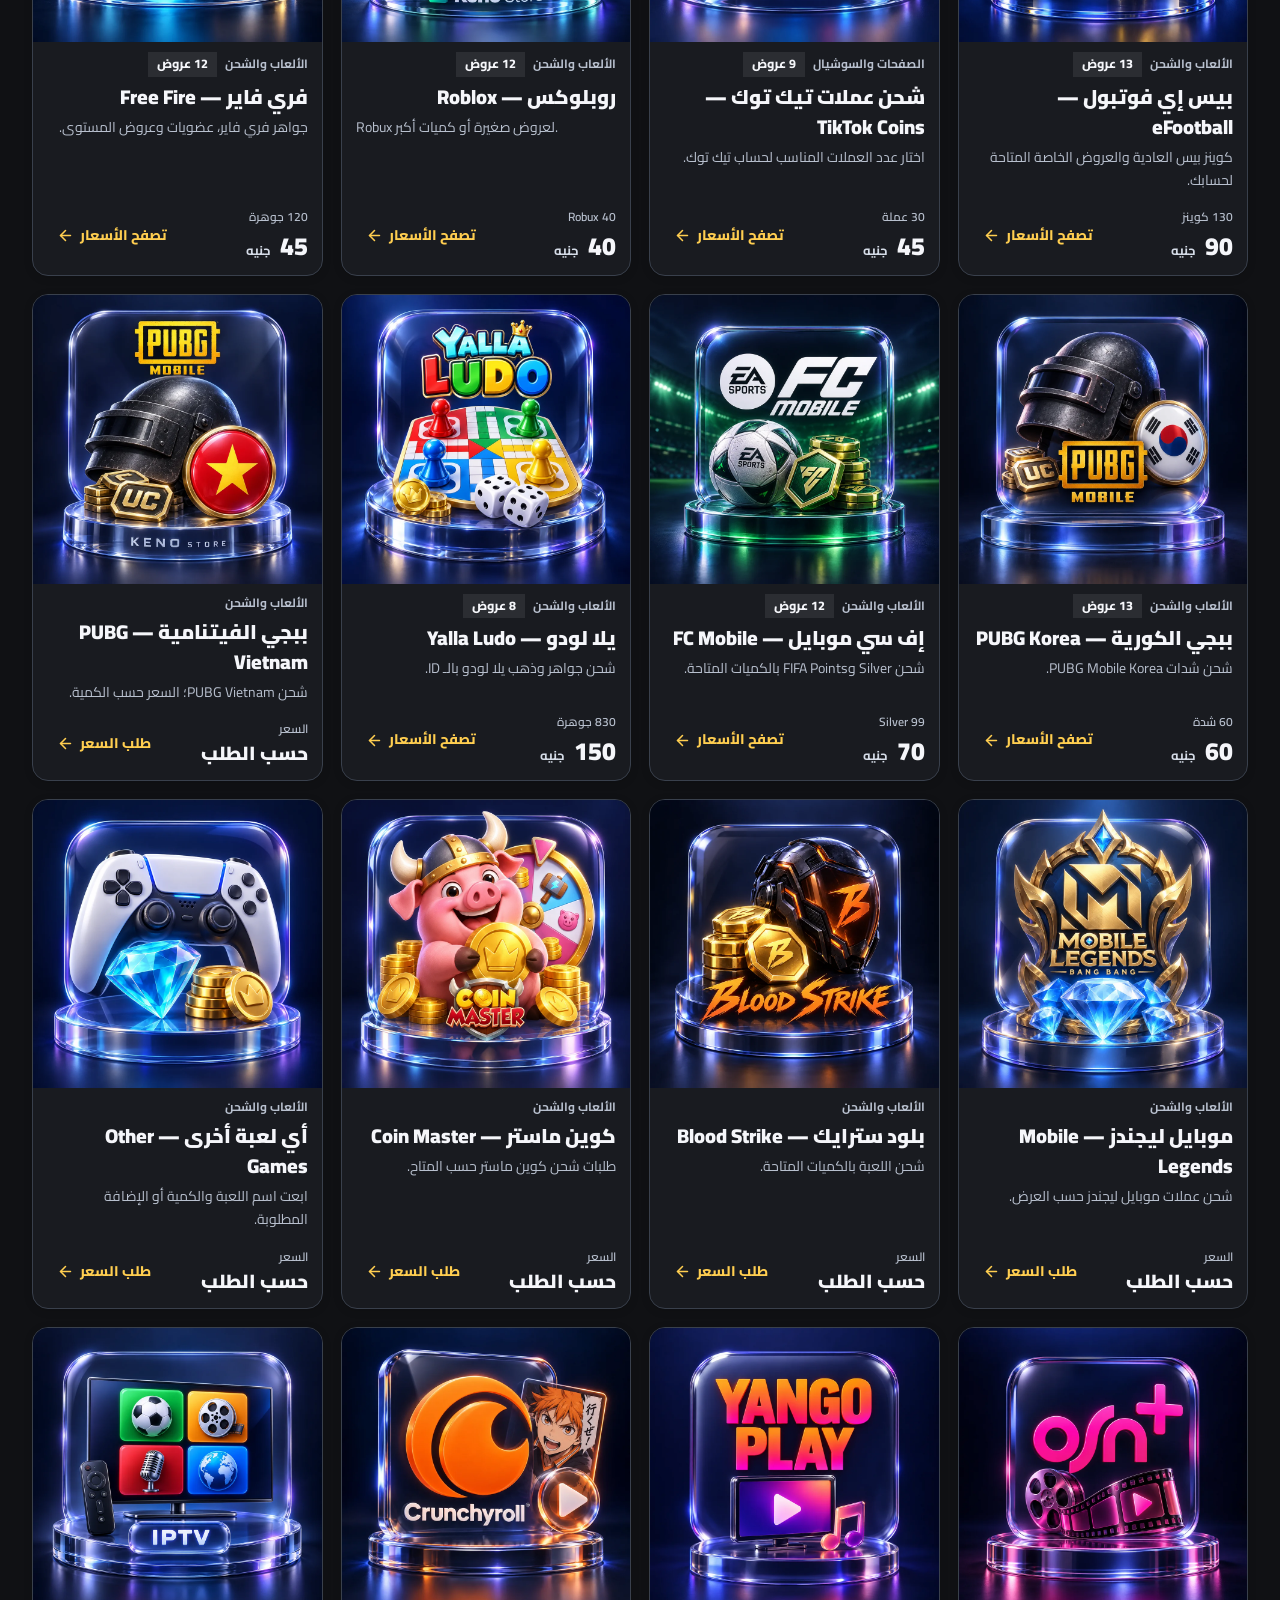
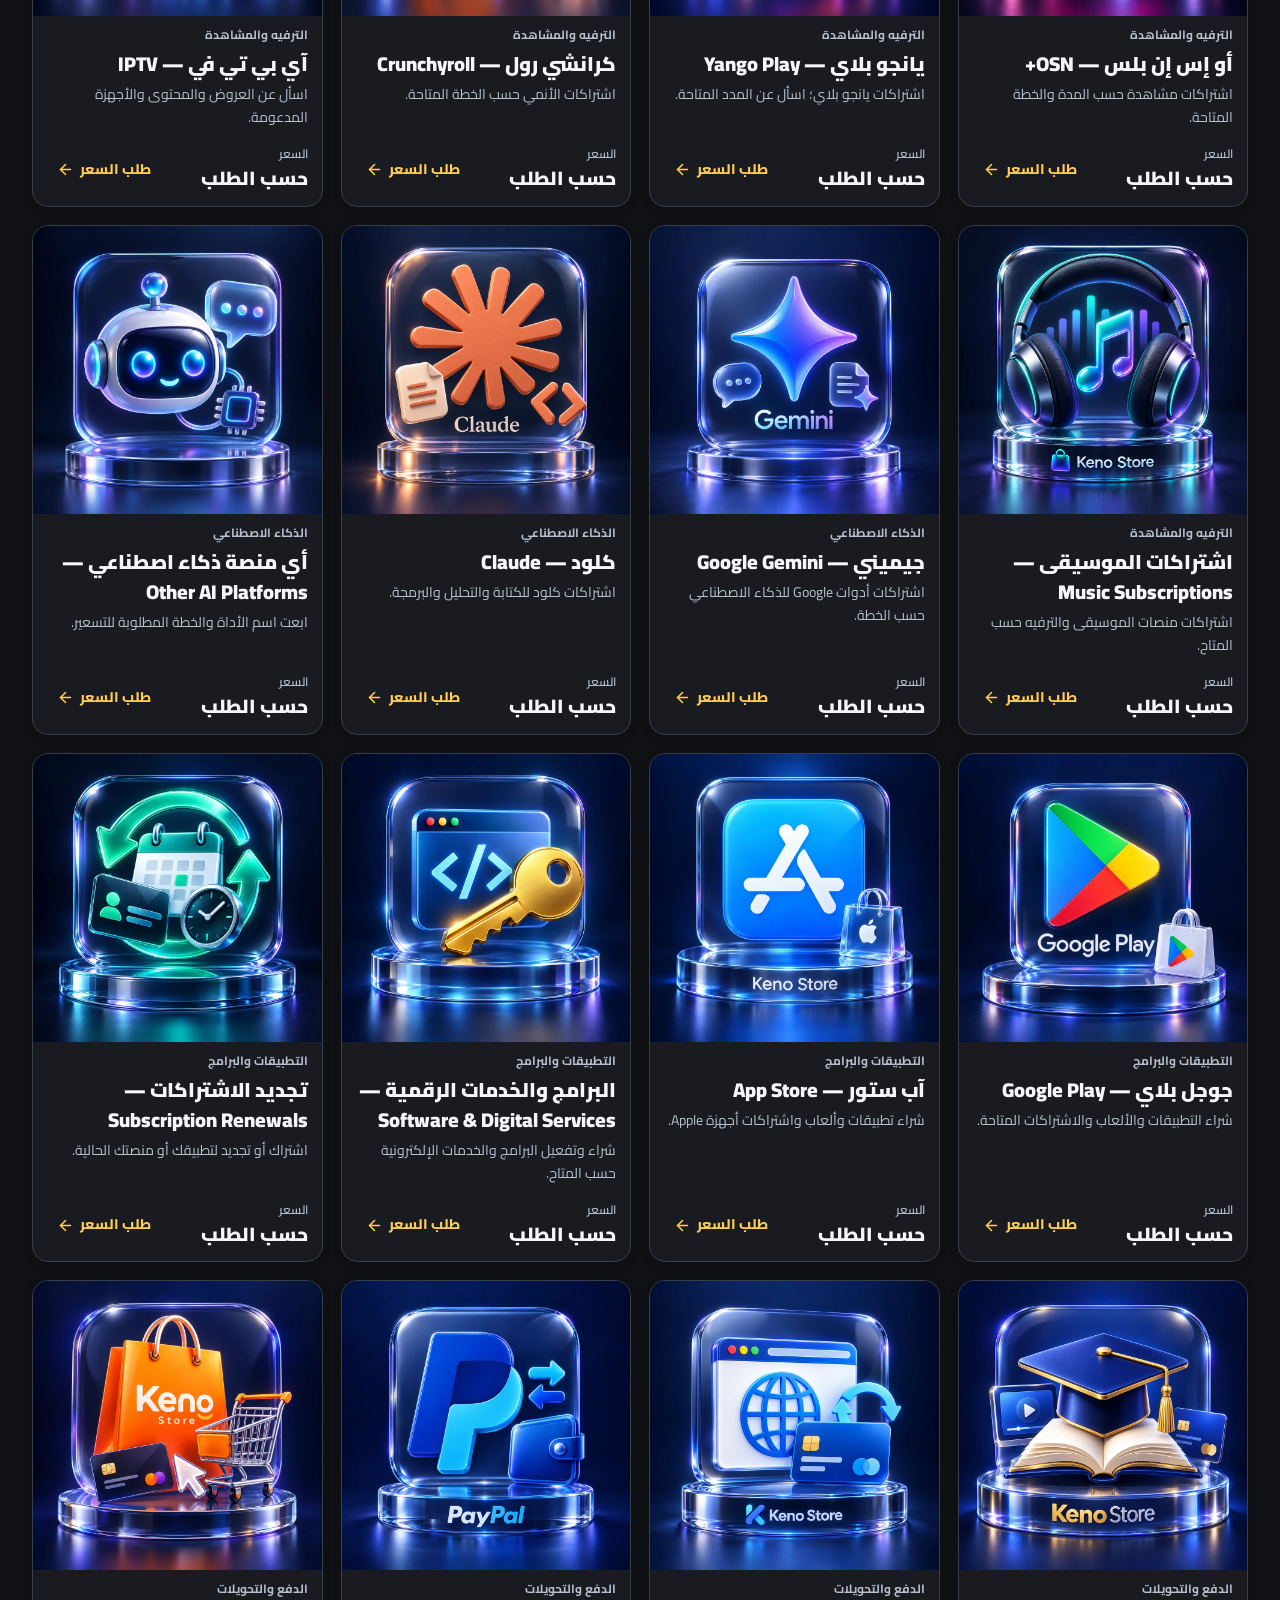
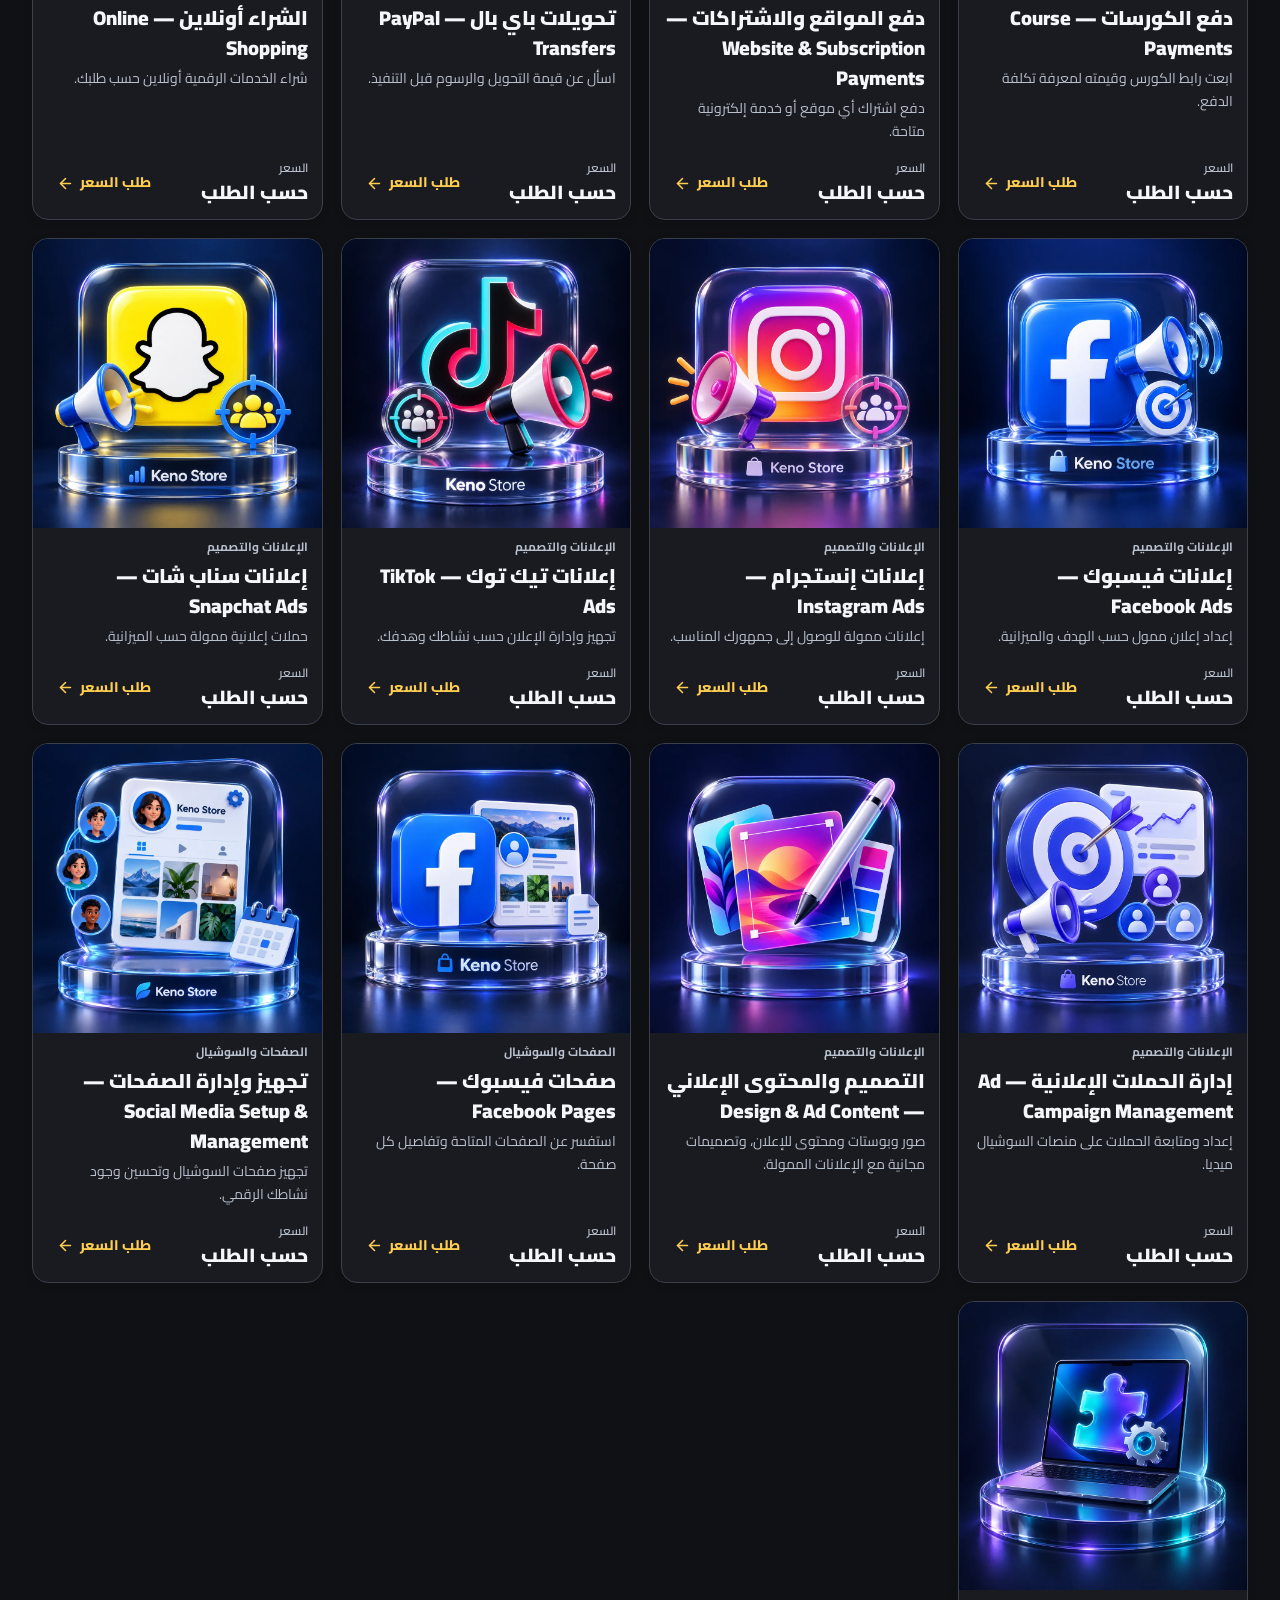
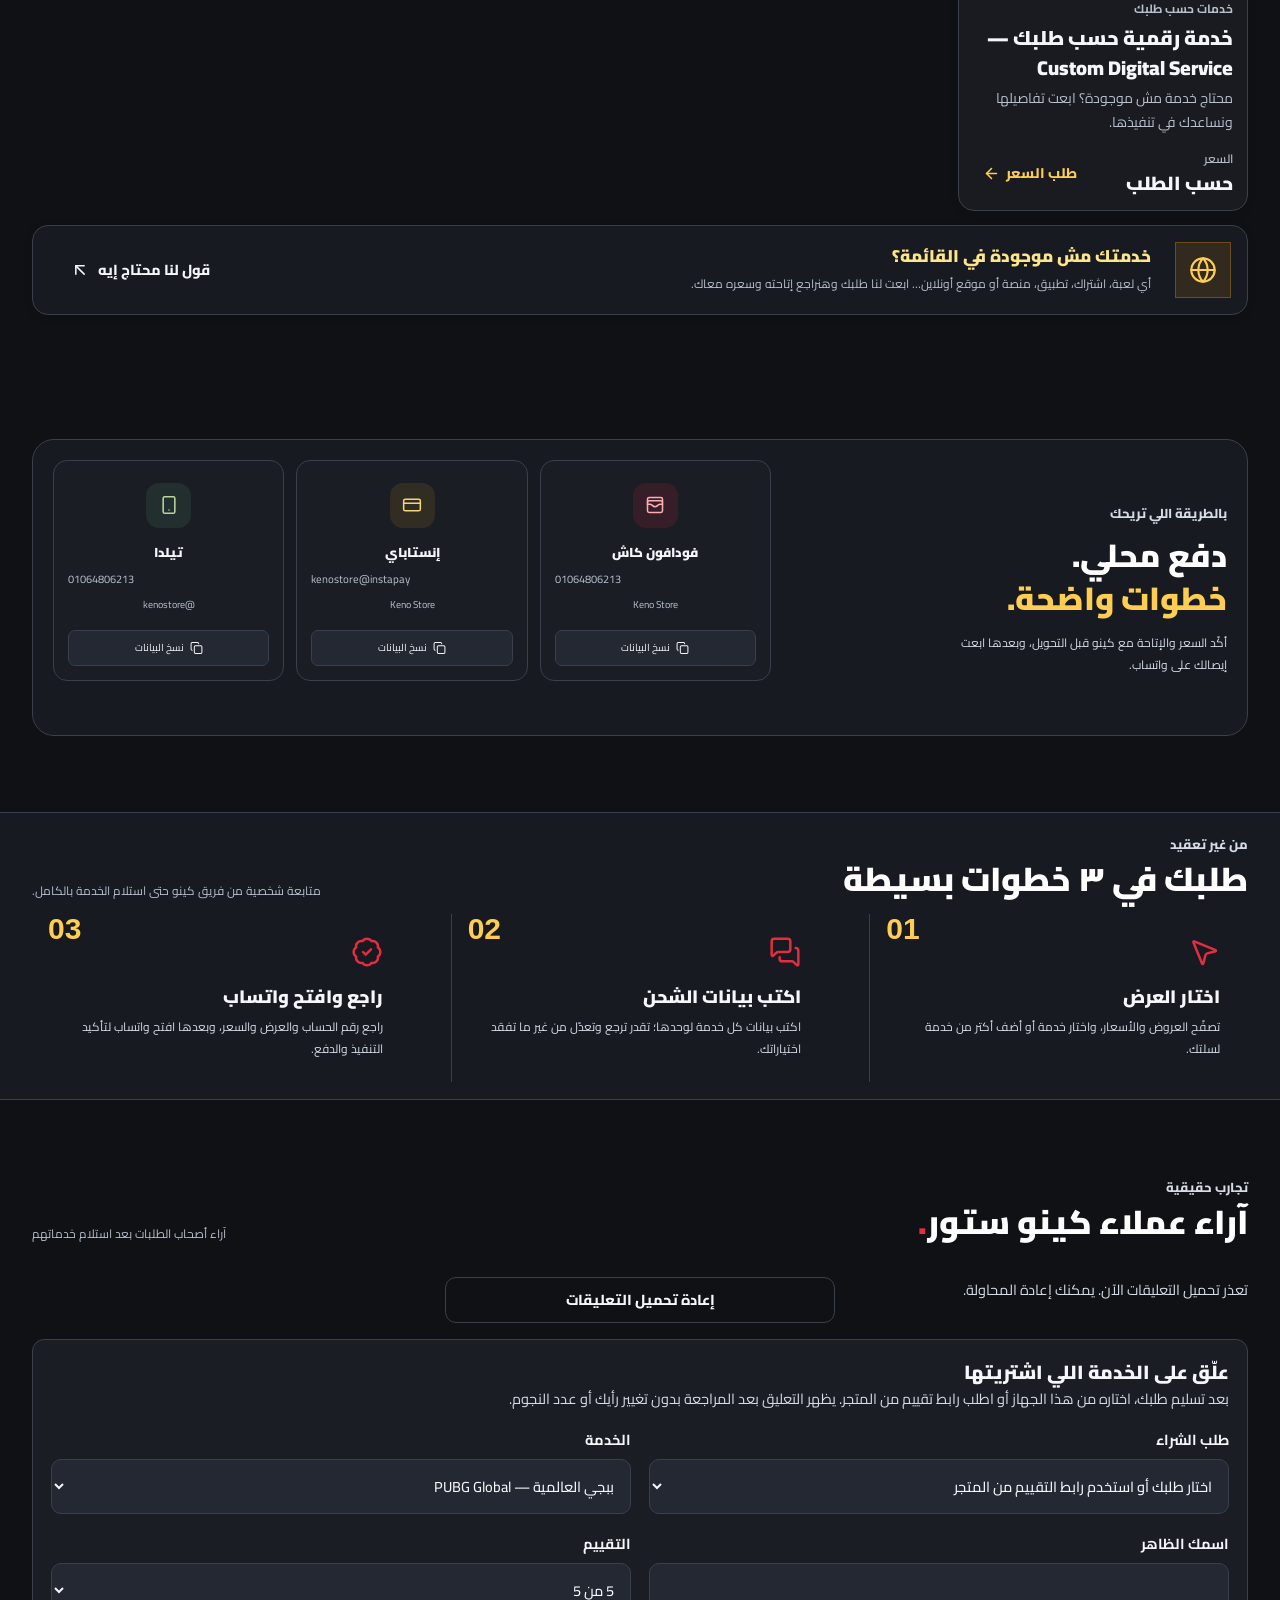
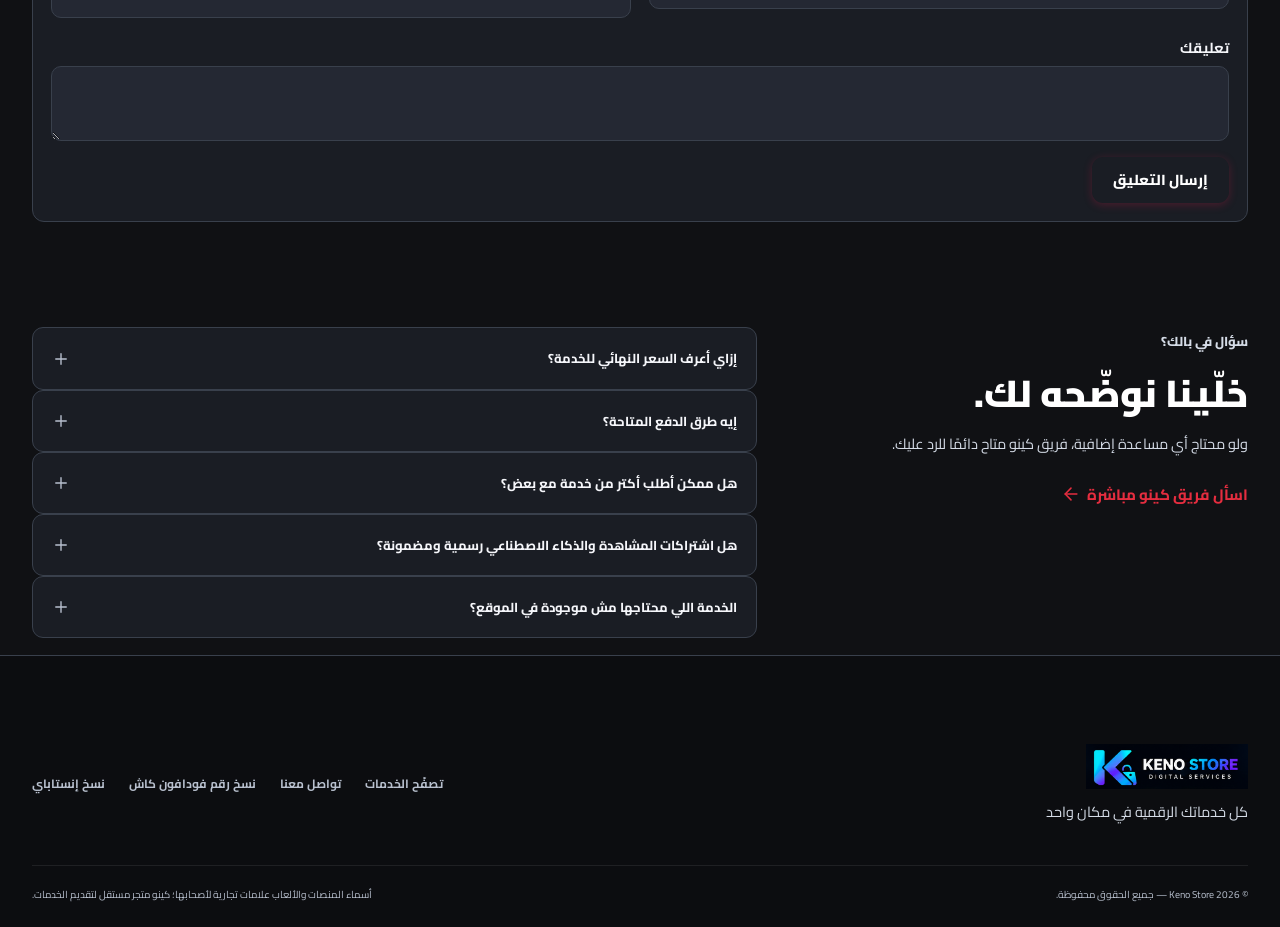
==== commit be7ed699: "fix: use offer wording throughout storefront and admin" ====
--- a/index.html
+++ b/index.html
@@ -2217,8 +2217,8 @@
 
               <div style="display:flex;align-items:center;justify-content:space-between;padding:12px 14px;border-radius:10px;background:rgba(255,255,255,0.04);border:1px solid var(--line,#ffffff16);">
                 <div>
-                  <strong style="font-size:13px;">🎨 صورة الباقة في الطلب</strong>
-                  <p class="field-hint" style="margin:2px 0 0;font-size:11px;">أيقونة/شعار الخدمة بجانب كل باقة</p>
+                  <strong style="font-size:13px;">🎨 صورة العرض في الطلب</strong>
+                  <p class="field-hint" style="margin:2px 0 0;font-size:11px;">أيقونة/شعار الخدمة بجانب كل عرض</p>
                 </div>
                 <label class="design-toggle">
                   <input type="checkbox" id="mdShowPlanArt" checked>
@@ -2521,7 +2521,7 @@
       </header>
 
       <!-- Service Important Notes Card -->
-      <ol class="service-journey-steps" aria-label="خطوات الطلب"><li data-journey-indicator="1"><b>1</b><span>اختار الباقة</span></li><li data-journey-indicator="2"><b>2</b><span>البيانات</span></li><li data-journey-indicator="3"><b>3</b><span>المراجعة</span></li></ol>
+      <ol class="service-journey-steps" aria-label="خطوات الطلب"><li data-journey-indicator="1"><b>1</b><span>اختار العرض</span></li><li data-journey-indicator="2"><b>2</b><span>البيانات</span></li><li data-journey-indicator="3"><b>3</b><span>المراجعة</span></li></ol>
       <div class="mobile-review-heading"><i data-icon="receipt"></i><div><h3 data-content="mobile-review-title">مراجعة تفاصيل الطلب</h3><p data-content="mobile-review-desc">راجع بياناتك ثم افتح واتساب لإرسال الطلب</p></div></div>
       <div id="serviceNotes" class="service-notes-card" hidden></div>
 
@@ -2606,7 +2606,7 @@
       <!-- Step 4: Order Summary Card -->
       <section class="checkout-summary-section">
         <div class="review-account-card"><button type="button" class="review-edit-button" data-service-edit-step="2" data-content="review-edit-account">تعديل البيانات ✎</button><h3 data-content="dlg-rev-title">راجع بياناتك قبل الإرسال</h3><pre id="serviceReview" dir="auto"></pre><p data-content="dlg-rev-desc">راجع الرقم أو البريد بنفسك؛ لم نتحقق من ملكية الحساب أو صحة رقمه.</p><label data-content="dlg-rev-confirm"><input type="checkbox" id="reviewConfirmed"> راجعت البيانات والعرض والسعر</label></div><div class="order-summary-card" id="orderSummaryCard">
-          <div class="summary-card-header"><button type="button" class="review-edit-button" data-service-edit-step="1" data-content="review-edit-plan">تعديل الباقة ✎</button>
+          <div class="summary-card-header"><button type="button" class="review-edit-button" data-service-edit-step="1" data-content="review-edit-plan">تعديل العرض ✎</button>
             <div class="summary-title-wrap">
               <i data-icon="receipt"></i>
               <h4 data-content="dlg-summary-title">ملخص الطلب</h4>
@@ -2815,7 +2815,7 @@
                   </div>
                   <div class="guide-item">
                     <span class="guide-tag">⚖️ حجم الملف الموصى به</span>
-                    <span>يفضل أقل من <strong>250 كيلوبايت</strong> لتوفير باقة الهاتف والسرعة القصوى.</span>
+                    <span>يفضل أقل من <strong>250 كيلوبايت</strong> لتقليل استهلاك بيانات الهاتف وتسريع التحميل.</span>
                   </div>
                   <div class="guide-item">
                     <span class="guide-tag">🖼️ الصيغ المدعومة</span>
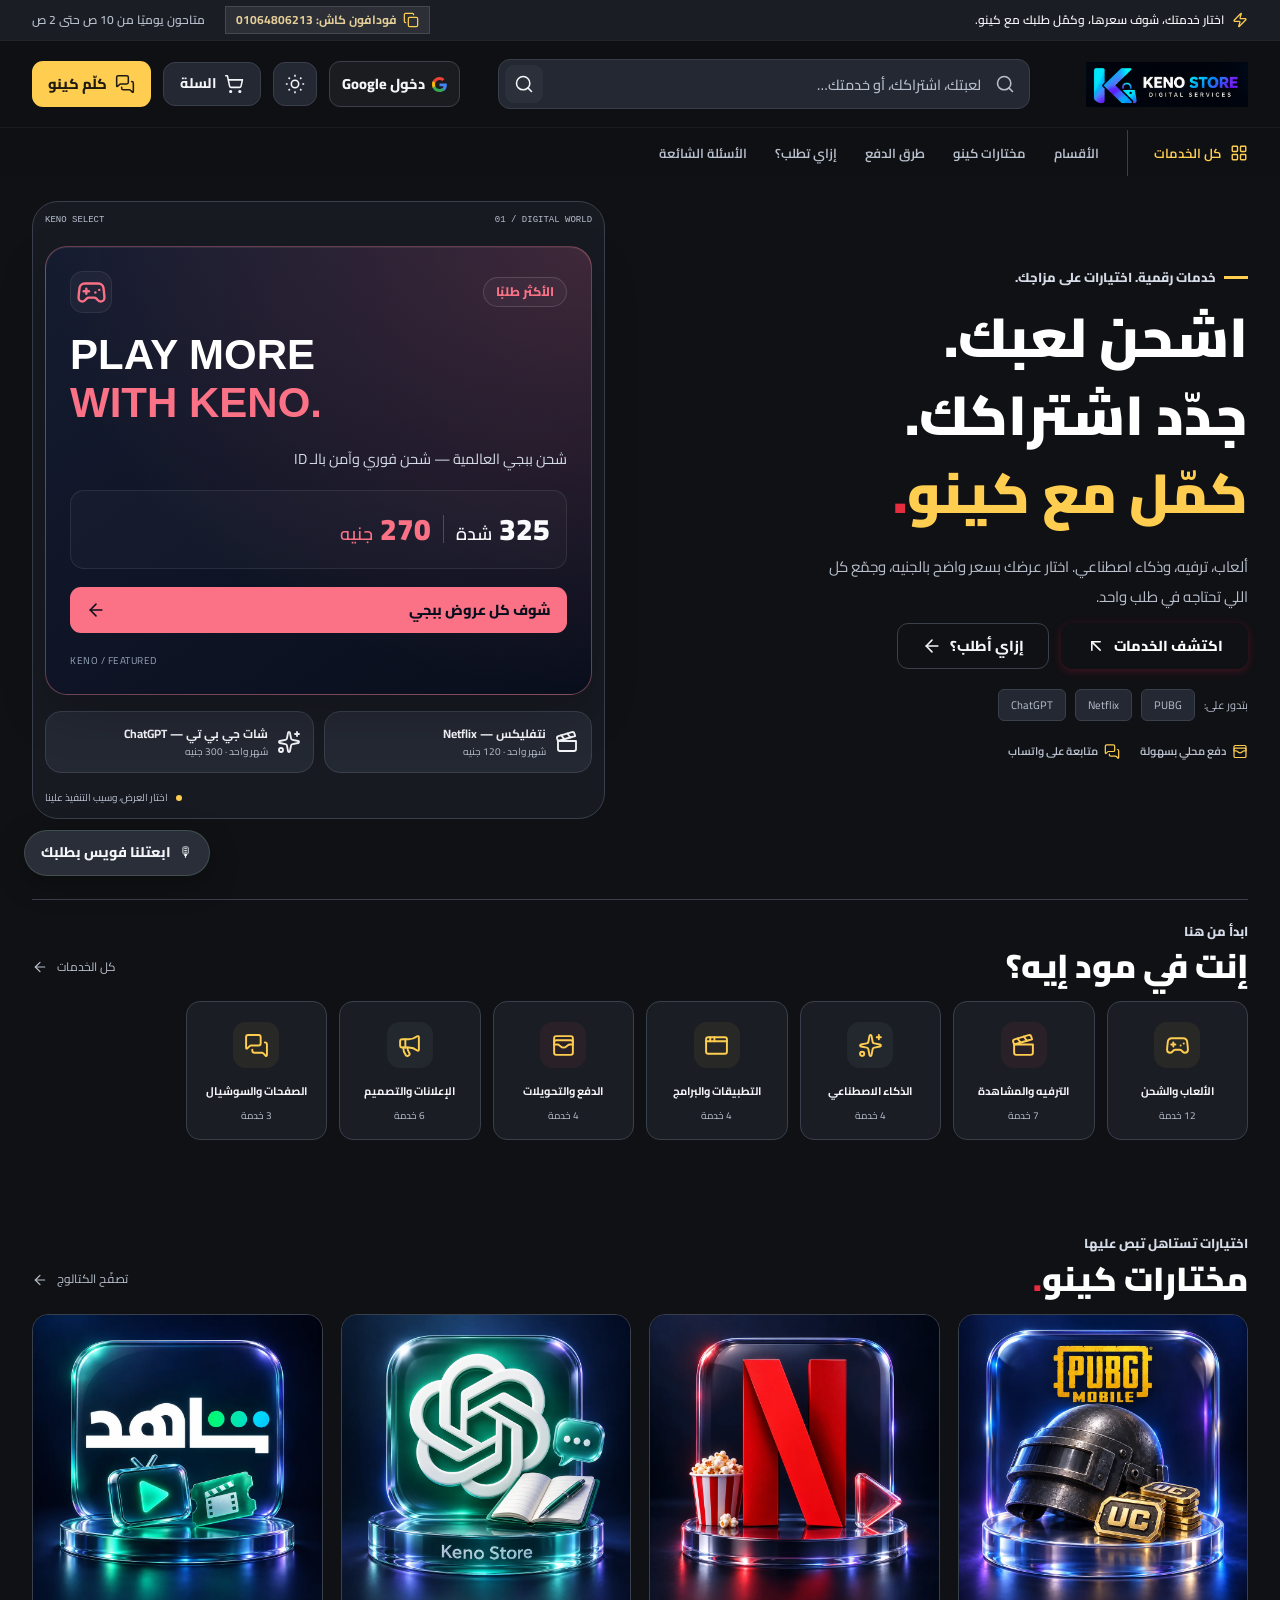
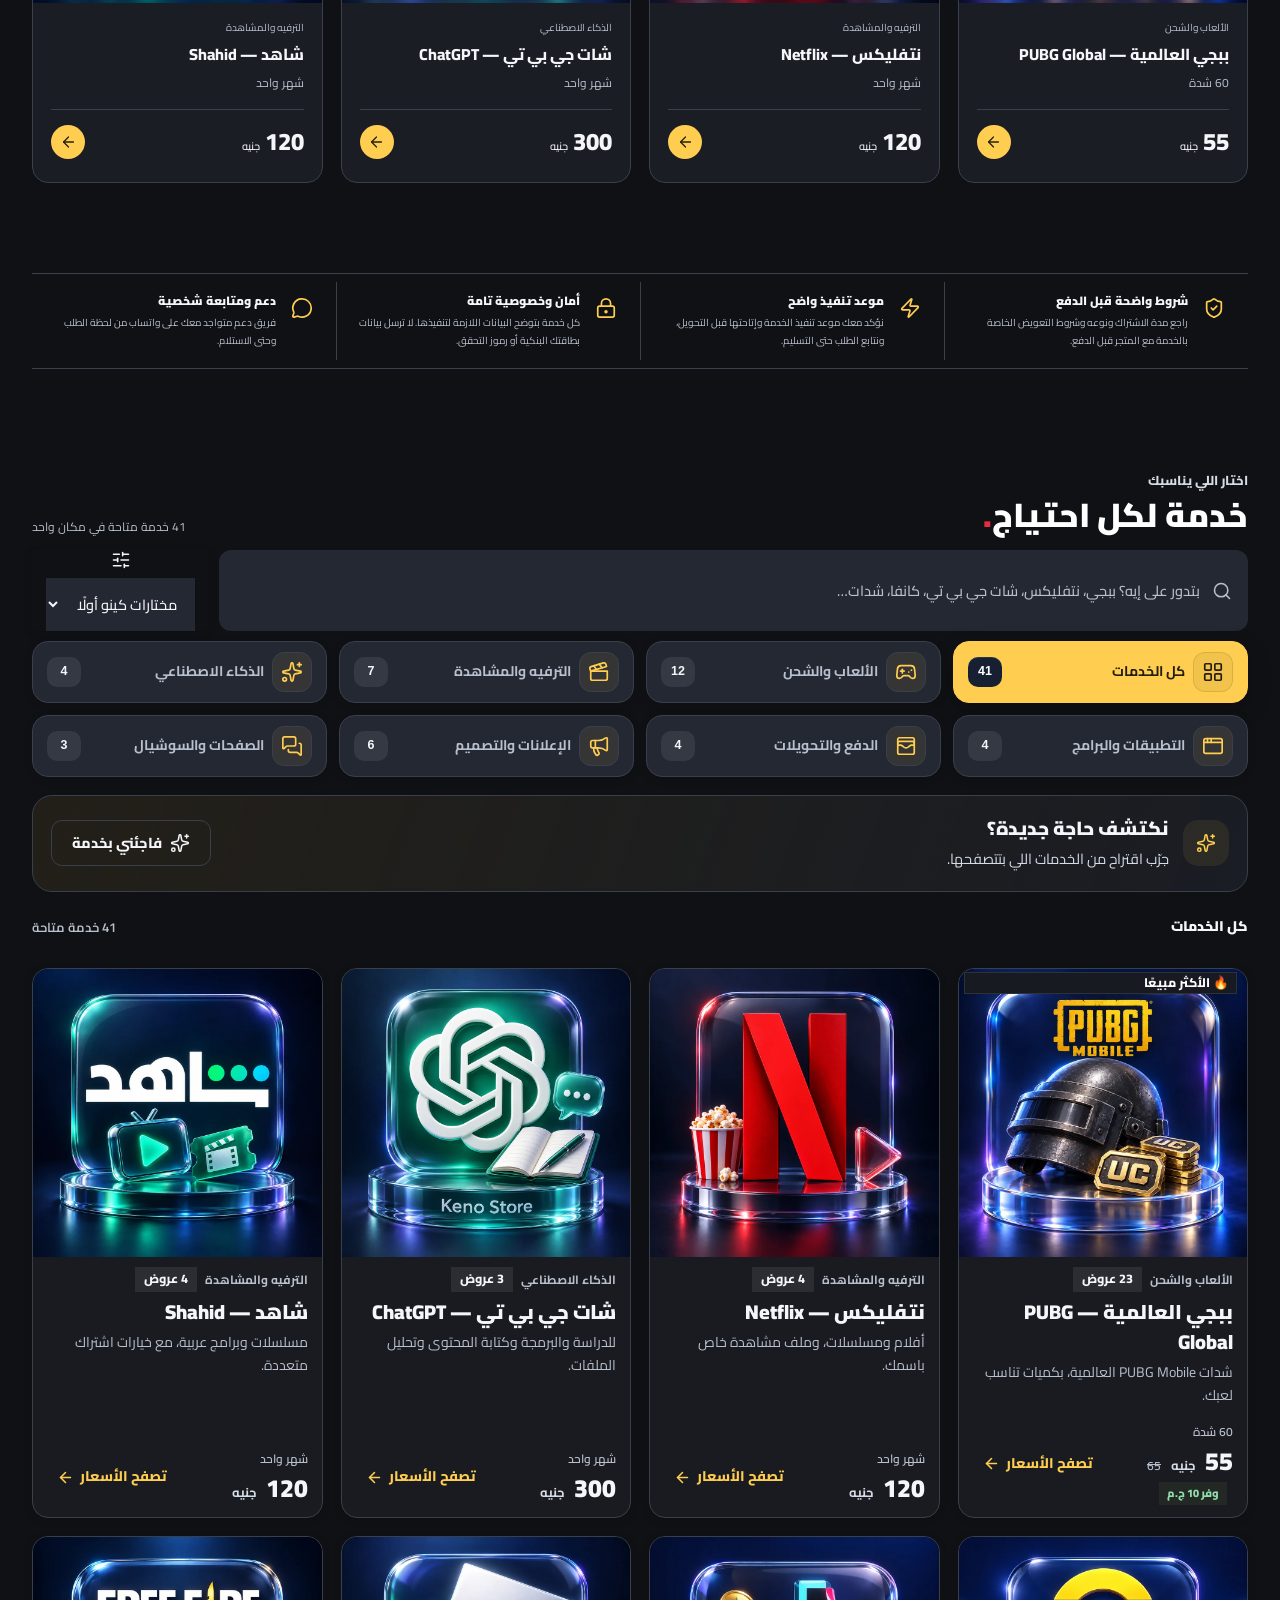
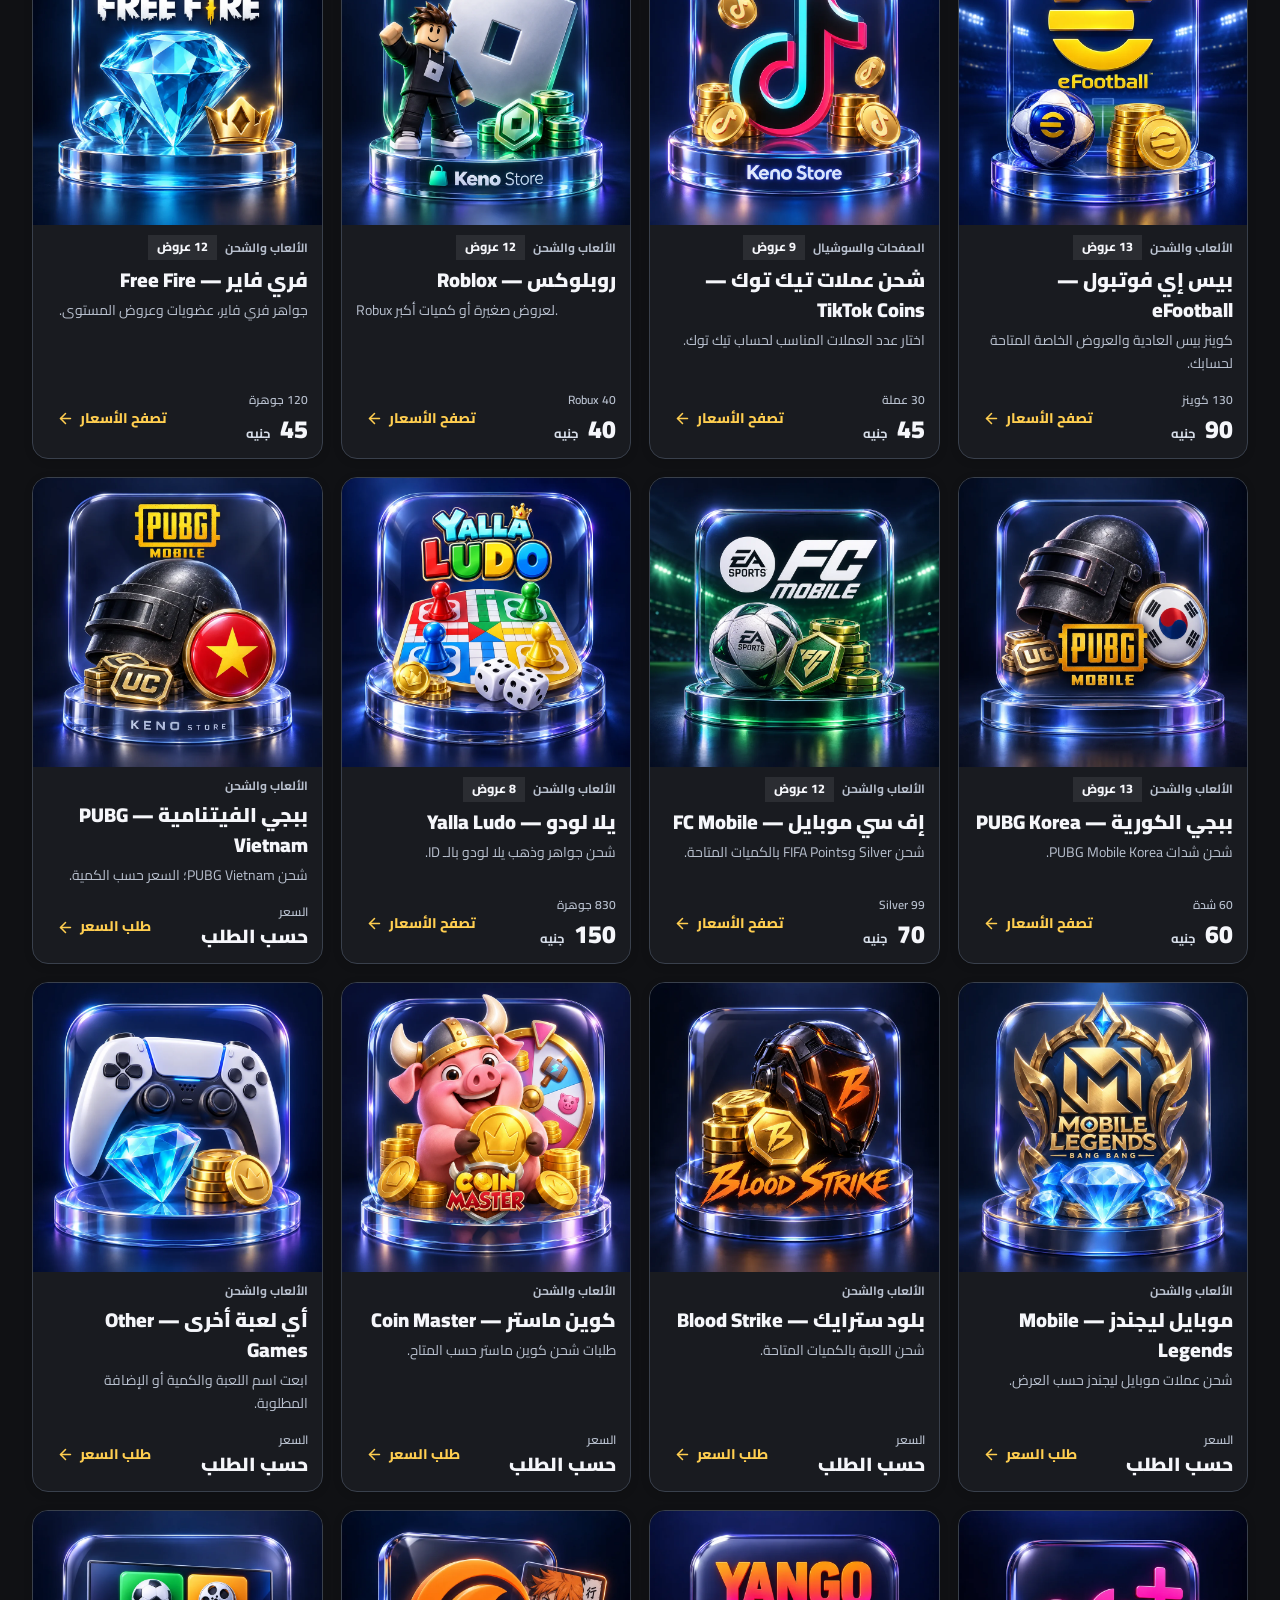
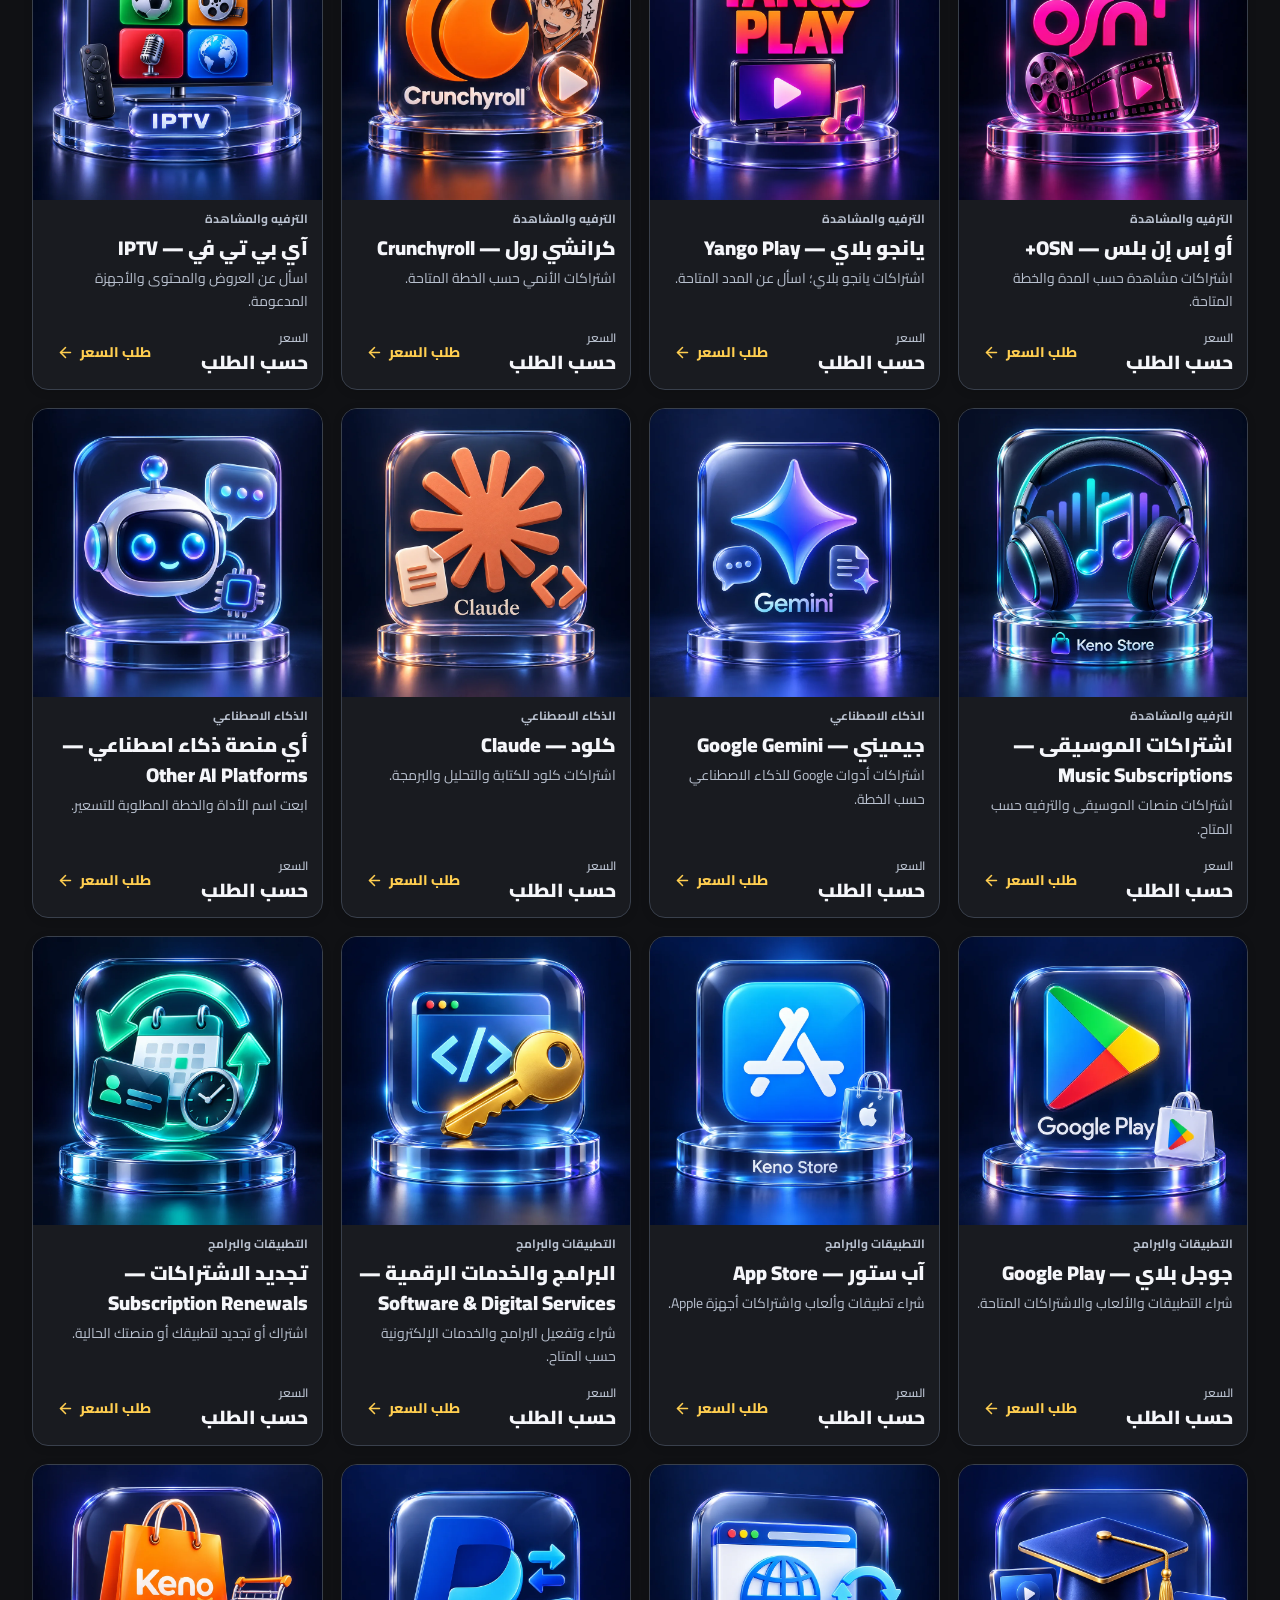
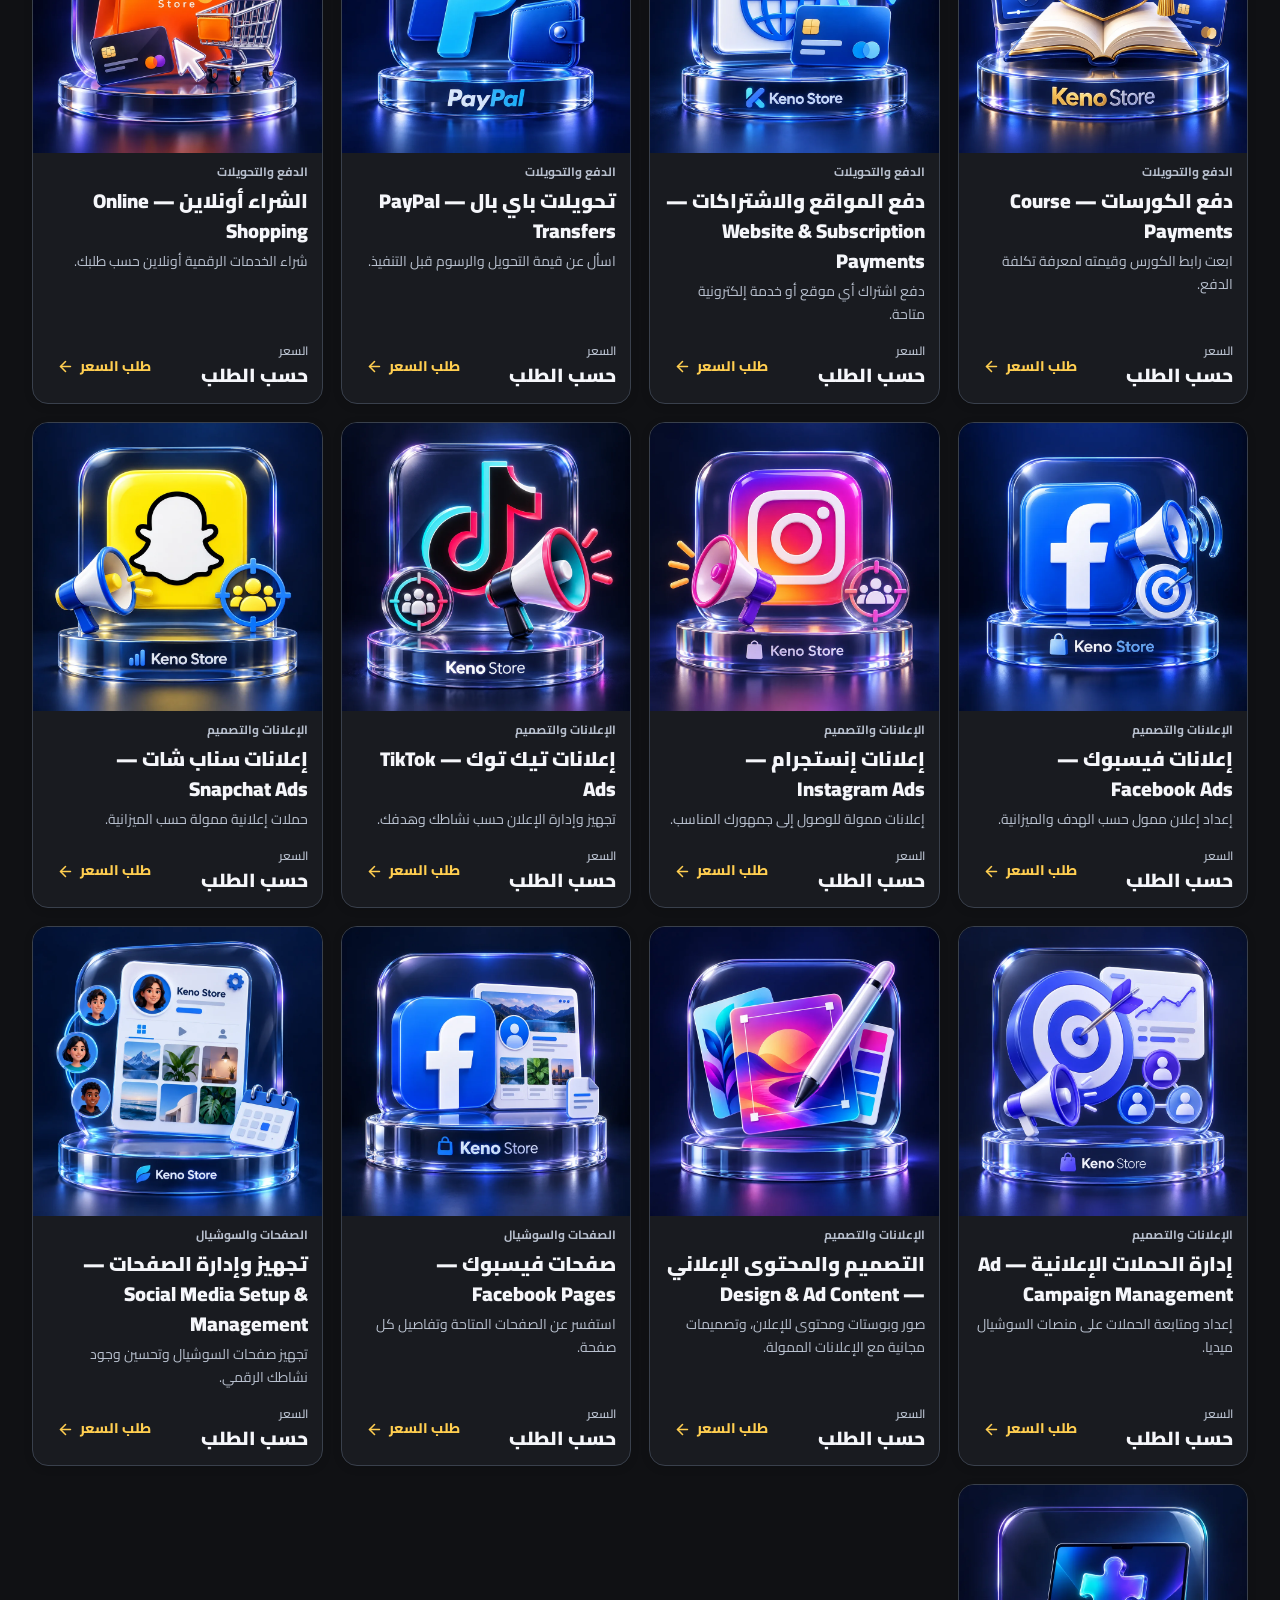
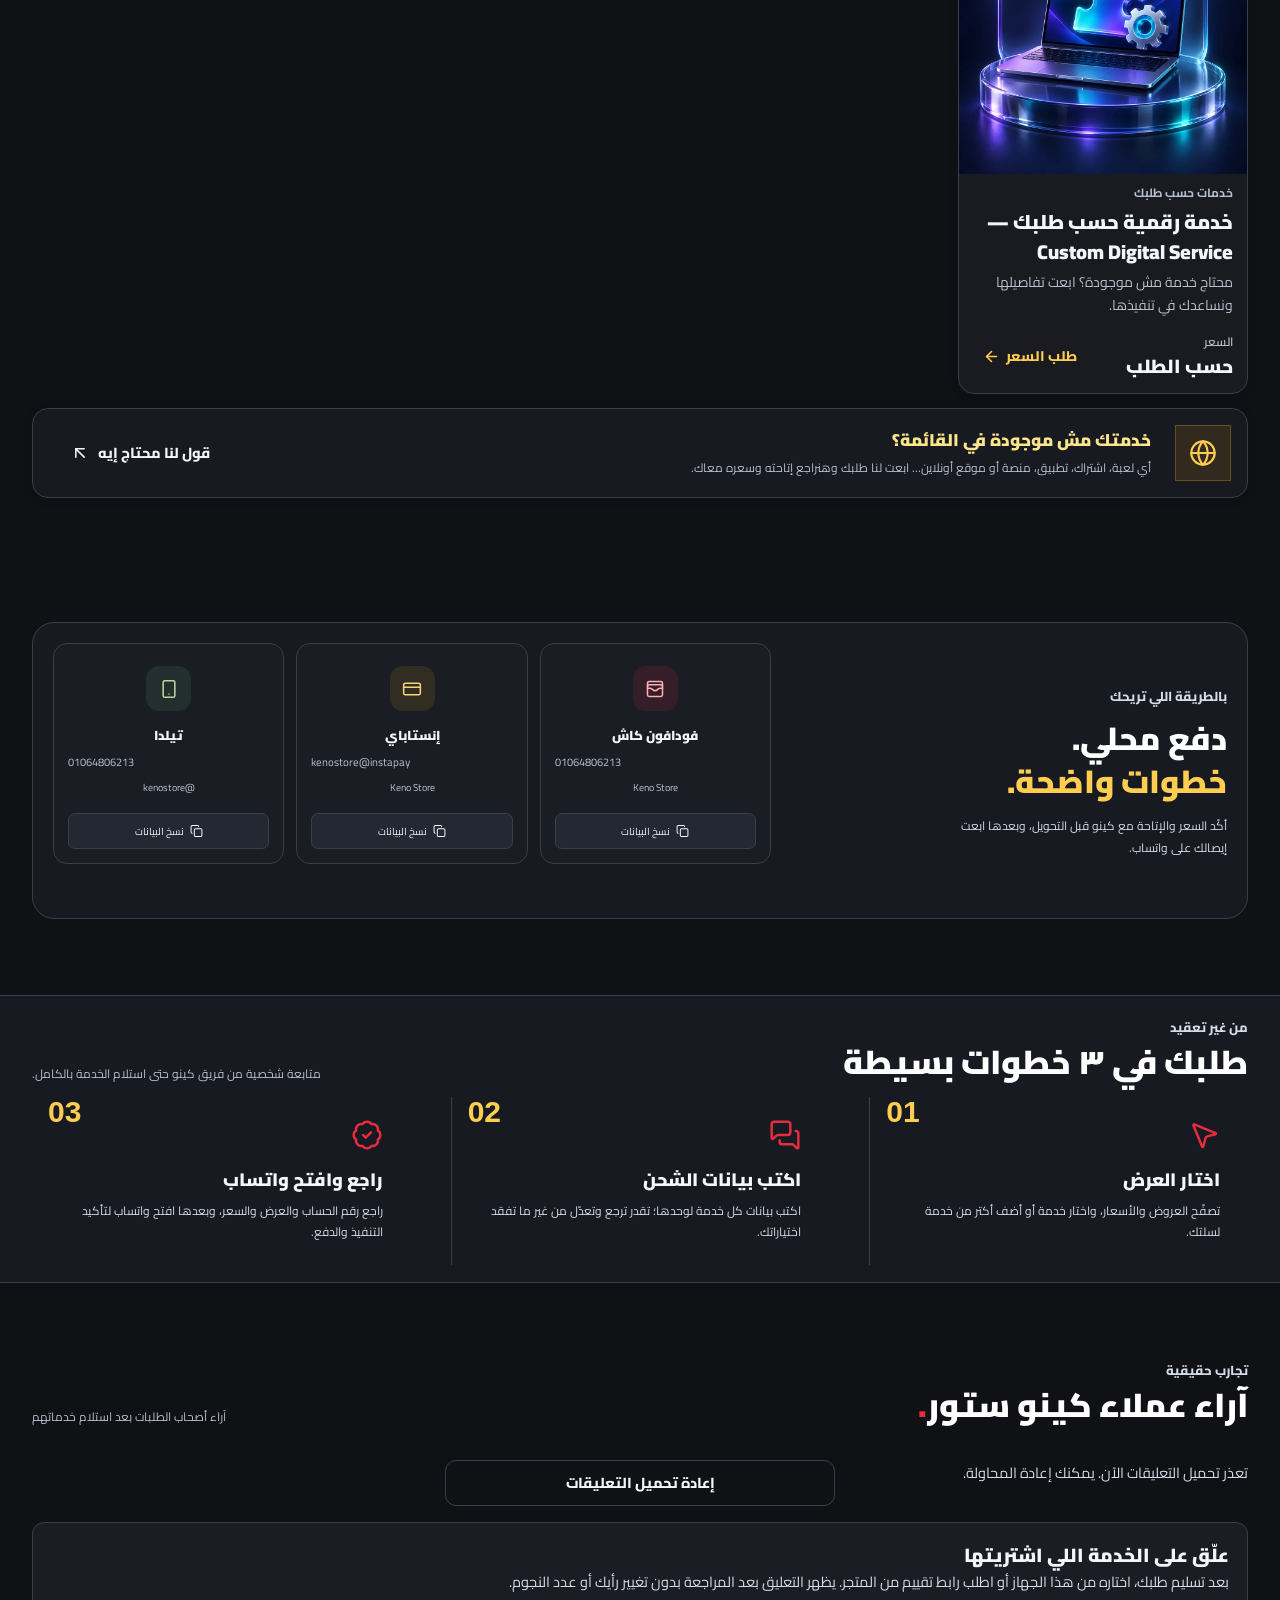
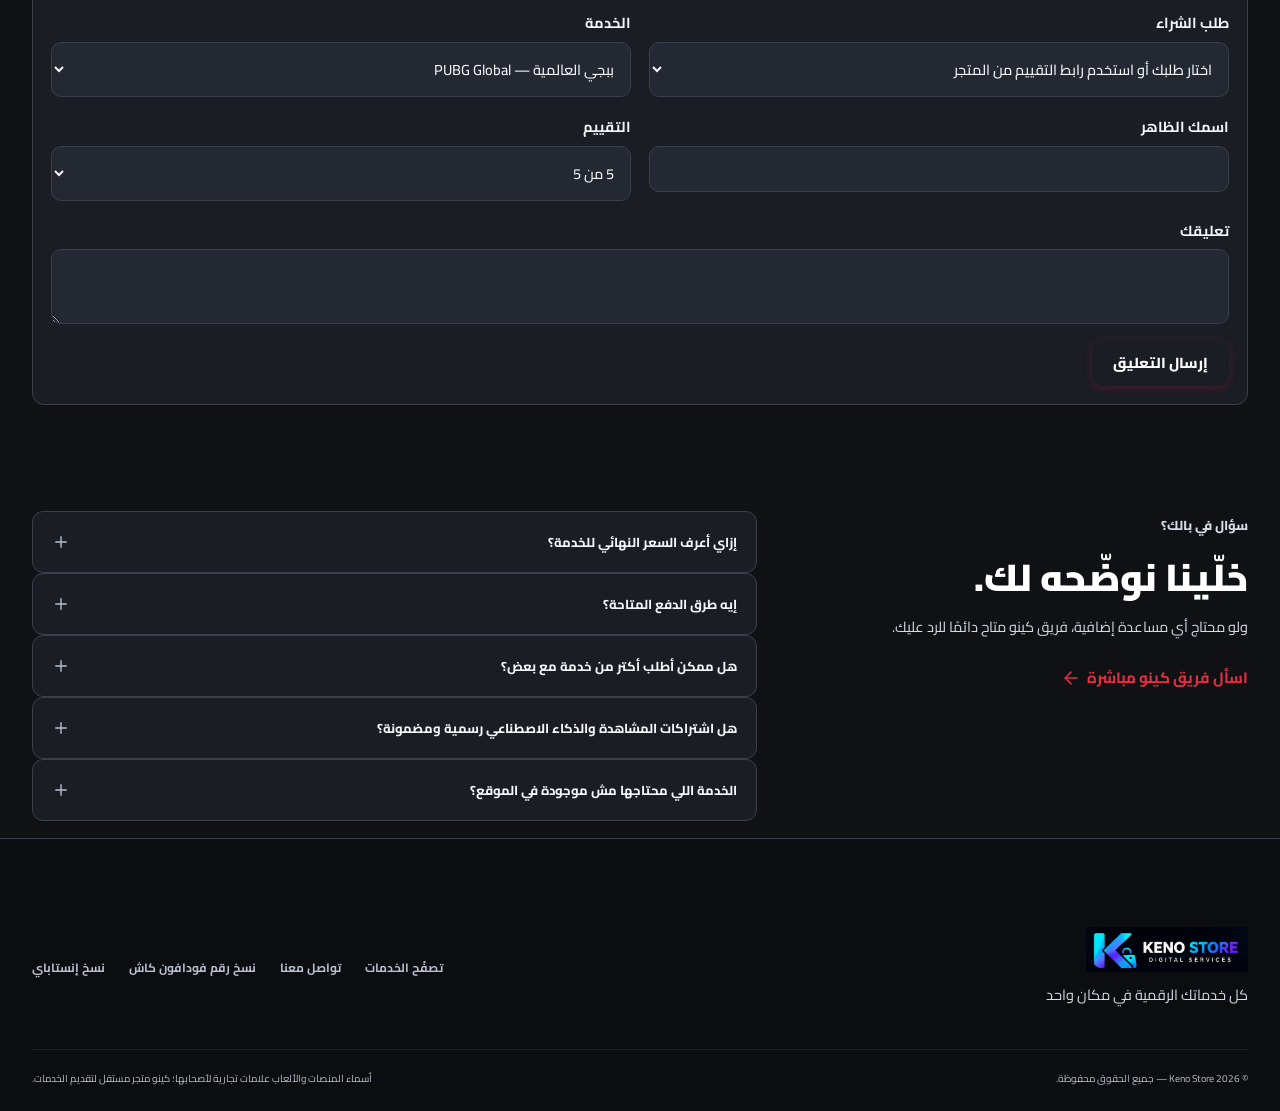
==== commit 56916322: "feat: polish category filters and add interactive service discovery" ====
--- a/index.html
+++ b/index.html
@@ -279,6 +279,15 @@
 
       <!-- Dynamic Category Tabs -->
       <nav id="categoryTabs" class="category-tabs" aria-label="تصفية حسب نوع الخدمة"></nav>
+
+      <section class="discovery-play" id="discoveryPlay" aria-labelledby="discoveryPlayTitle">
+        <div class="discovery-play-heading">
+          <span class="discovery-play-icon" aria-hidden="true"><i data-icon="sparkles"></i></span>
+          <div><h3 id="discoveryPlayTitle" data-content="discovery-title">نكتشف حاجة جديدة؟</h3><p data-content="discovery-desc">جرّب اقتراح من الخدمات اللي بتتصفحها.</p></div>
+          <button type="button" id="discoverService" class="button button-outline"><i data-icon="sparkles"></i><span data-content="discovery-action">فاجئني بخدمة</span></button>
+        </div>
+        <div id="discoverySuggestion" aria-live="polite" aria-atomic="true"></div>
+      </section>
 
       <!-- Results Meta -->
       <div class="results-meta">
--- a/assets/store.bundle.css
+++ b/assets/store.bundle.css
@@ -13181,6 +13181,19 @@
 }
 .keno-motion .hero-offer-icon { display: grid; place-items: center; width: 32px; height: 32px; color: #fff; }
 .keno-motion .hero-offer-icon .icon { width: 31px; height: 31px; }
+@media (min-width:781px) {
+body.keno-motion:not(.kd-preview-mobile) #categoryTabs {
+display:grid; grid-template-columns:repeat(4,minmax(0,1fr)); gap:12px;
+overflow:visible; padding:0; margin:0 0 16px;
+}
+body.keno-motion:not(.kd-preview-mobile) #categoryTabs button {
+min-width:0; width:100%; min-height:48px; justify-content:flex-start;
+white-space:normal; text-align:start; gap:8px; padding:10px 14px;
+}
+body.keno-motion:not(.kd-preview-mobile) #categoryTabs .icon,
+body.keno-motion:not(.kd-preview-mobile) #categoryTabs .category-count { flex-shrink:0; }
+body.keno-motion:not(.kd-preview-mobile) #categoryTabs .category-count { margin-inline-start:auto; }
+}
 html { color-scheme: dark; background: #101114; }
 html[data-theme="light"] { color-scheme: light; background: #f5f6f8; }
 html body.keno-motion {
@@ -14904,6 +14917,73 @@
 #featuredForm .theme-chip.selected { border-color:var(--accent-readable); background:var(--yellow-soft); }
 .hero-without-feature .stage-label { display:none; }
 .hero:has(.hero-stage[hidden]) { grid-template-columns:1fr !important; }
+body.keno-motion #categoryTabs button {
+position:relative; isolation:isolate; overflow:hidden; border-radius:16px;
+background:linear-gradient(135deg,var(--paper-hover),var(--paper));
+box-shadow:inset 0 1px #ffffff0b; color:var(--ink); min-height:68px;
+transition:transform .2s ease,box-shadow .2s ease,border-color .2s ease;
+}
+body.keno-motion #categoryTabs .category-symbol {
+display:grid; place-items:center; width:40px; height:40px; flex-shrink:0;
+border:1px solid var(--line); border-radius:12px; background:var(--yellow-soft); color:var(--accent-readable);
+}
+body.keno-motion #categoryTabs .category-symbol .icon { width:22px; height:22px; transition:transform .25s ease; }
+body.keno-motion #categoryTabs .category-name { flex:1; min-width:0; line-height:1.55; }
+body.keno-motion #categoryTabs button .category-count {
+display:grid; place-items:center; min-width:34px; min-height:30px; border-radius:10px;
+margin:0; padding:4px 8px !important; background:var(--paper-elevated); color:var(--ink) !important;
+font-family:Arial,sans-serif; font-variant-numeric:tabular-nums; line-height:1.4;
+}
+body.keno-motion #categoryTabs button[aria-pressed="true"] {
+box-shadow:0 6px 22px color-mix(in srgb,var(--kd-tab-active-bg,#ffce50) 18%,transparent);
+}
+body.keno-motion #categoryTabs button[aria-pressed="true"] .category-symbol {
+color:inherit; background:#0000000d; border-color:#0000001a;
+}
+body.keno-motion #categoryTabs button[aria-pressed="true"] .category-count {
+background:#172033 !important; color:#fff !important; box-shadow:inset 0 1px #ffffff18;
+}
+body.keno-motion #categoryTabs button::before {
+content:''; position:absolute; inset:0; z-index:-1; pointer-events:none; opacity:0;
+background:radial-gradient(180px circle at var(--pointer-x,50%) var(--pointer-y,50%),#ffffff17,transparent);
+transition:opacity .2s;
+}
+body.keno-motion #categoryTabs button:focus-visible { outline:3px solid var(--accent-readable); outline-offset:3px; }
+.discovery-play { margin:18px 0 8px; padding:18px; border:1px solid var(--line); border-radius:20px; background:linear-gradient(110deg,var(--yellow-soft),var(--paper)); }
+.discovery-play-heading { display:flex; align-items:center; gap:14px; }
+.discovery-play-icon { display:grid; place-items:center; width:46px; height:46px; flex-shrink:0; border-radius:15px; color:var(--accent-readable); background:var(--yellow-soft); }
+.discovery-play-heading > div { flex:1; min-width:0; }
+.discovery-play-heading h3 { margin:0 0 4px; font-size:16px; }
+.discovery-play-heading p { margin:0; color:var(--muted); font-size:13px; line-height:1.7; }
+.discovery-play-heading .button { min-height:44px; border-radius:12px; gap:8px; }
+.discovery-result { display:flex; flex-wrap:wrap; align-items:center; gap:16px; margin-top:16px; padding:14px; border:1px solid var(--line); border-radius:16px; background:var(--paper); animation:discovery-reveal .35s ease both; }
+.discovery-result img { width:76px; height:76px; object-fit:cover; border-radius:14px; }
+.discovery-result-copy { flex:1 1 160px; min-width:0; }
+.discovery-result-copy strong { display:block; line-height:1.65; font-size:15px; overflow-wrap:anywhere; }
+.discovery-result-copy p { color:var(--muted); font-size:13px; margin:6px 0; line-height:1.65; }
+.discovery-result-price { color:var(--accent-readable); font-weight:800; }
+.discovery-result-actions { display:flex; flex-wrap:wrap; gap:8px; }
+.discovery-result-actions .button { border-radius:12px; min-height:44px; }
+@keyframes category-pop { 50% { transform:translateY(-3px); } }
+@keyframes discovery-reveal { from { opacity:0; transform:translateY(10px) scale(.98); } to { opacity:1; transform:none; } }
+@media (hover:hover) and (pointer:fine) and (prefers-reduced-motion:no-preference) {
+body.keno-motion:not(.kd-no-animations) #categoryTabs button:hover { transform:translateY(-3px); border-color:var(--accent-readable); box-shadow:0 8px 24px #0002; }
+body.keno-motion:not(.kd-no-animations) #categoryTabs button:hover::before { opacity:1; }
+body.keno-motion:not(.kd-no-animations) #categoryTabs button:hover .category-symbol .icon { transform:rotate(-9deg) scale(1.08); }
+body.keno-motion:not(.kd-no-animations) #serviceGrid .service-image { transition:transform .3s ease; }
+body.keno-motion:not(.kd-no-animations) #serviceGrid .service-card:hover .service-image { transform:scale(1.035); }
+}
+body.keno-motion #categoryTabs .category-pop { animation:category-pop .3s ease; }
+@media (max-width:780px) {
+.discovery-play { padding:12px; border-radius:16px; }
+.discovery-play-heading { flex-wrap:wrap; gap:10px; }
+.discovery-play-heading .button { width:100%; justify-content:center; }
+.discovery-result { gap:10px; padding:10px; }
+}
+@media (prefers-reduced-motion:reduce) {
+body.keno-motion #categoryTabs button, .discovery-result { animation:none !important; transition:none !important; }
+}
+body.kd-no-animations .discovery-result, body.kd-no-animations #categoryTabs button { animation:none !important; }
 [hidden],
 #storefront[hidden],
 #adminView[hidden],
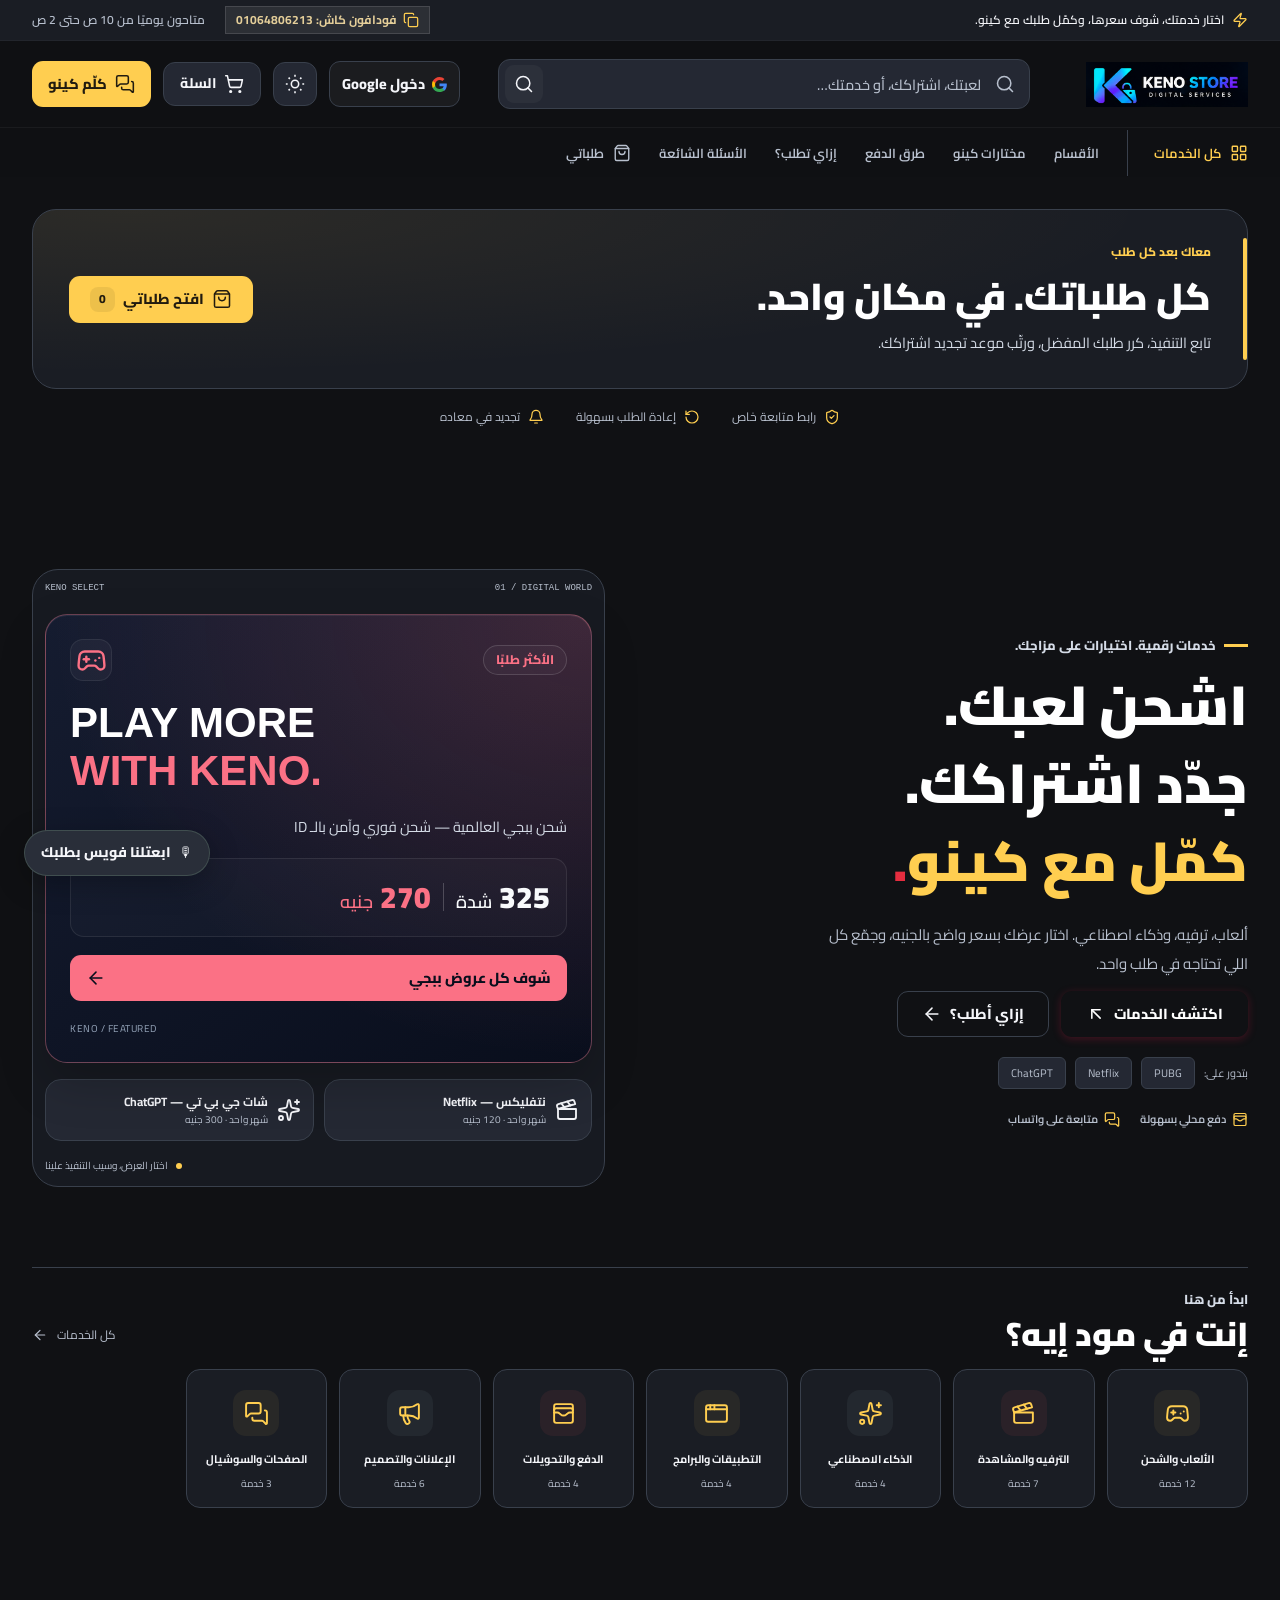
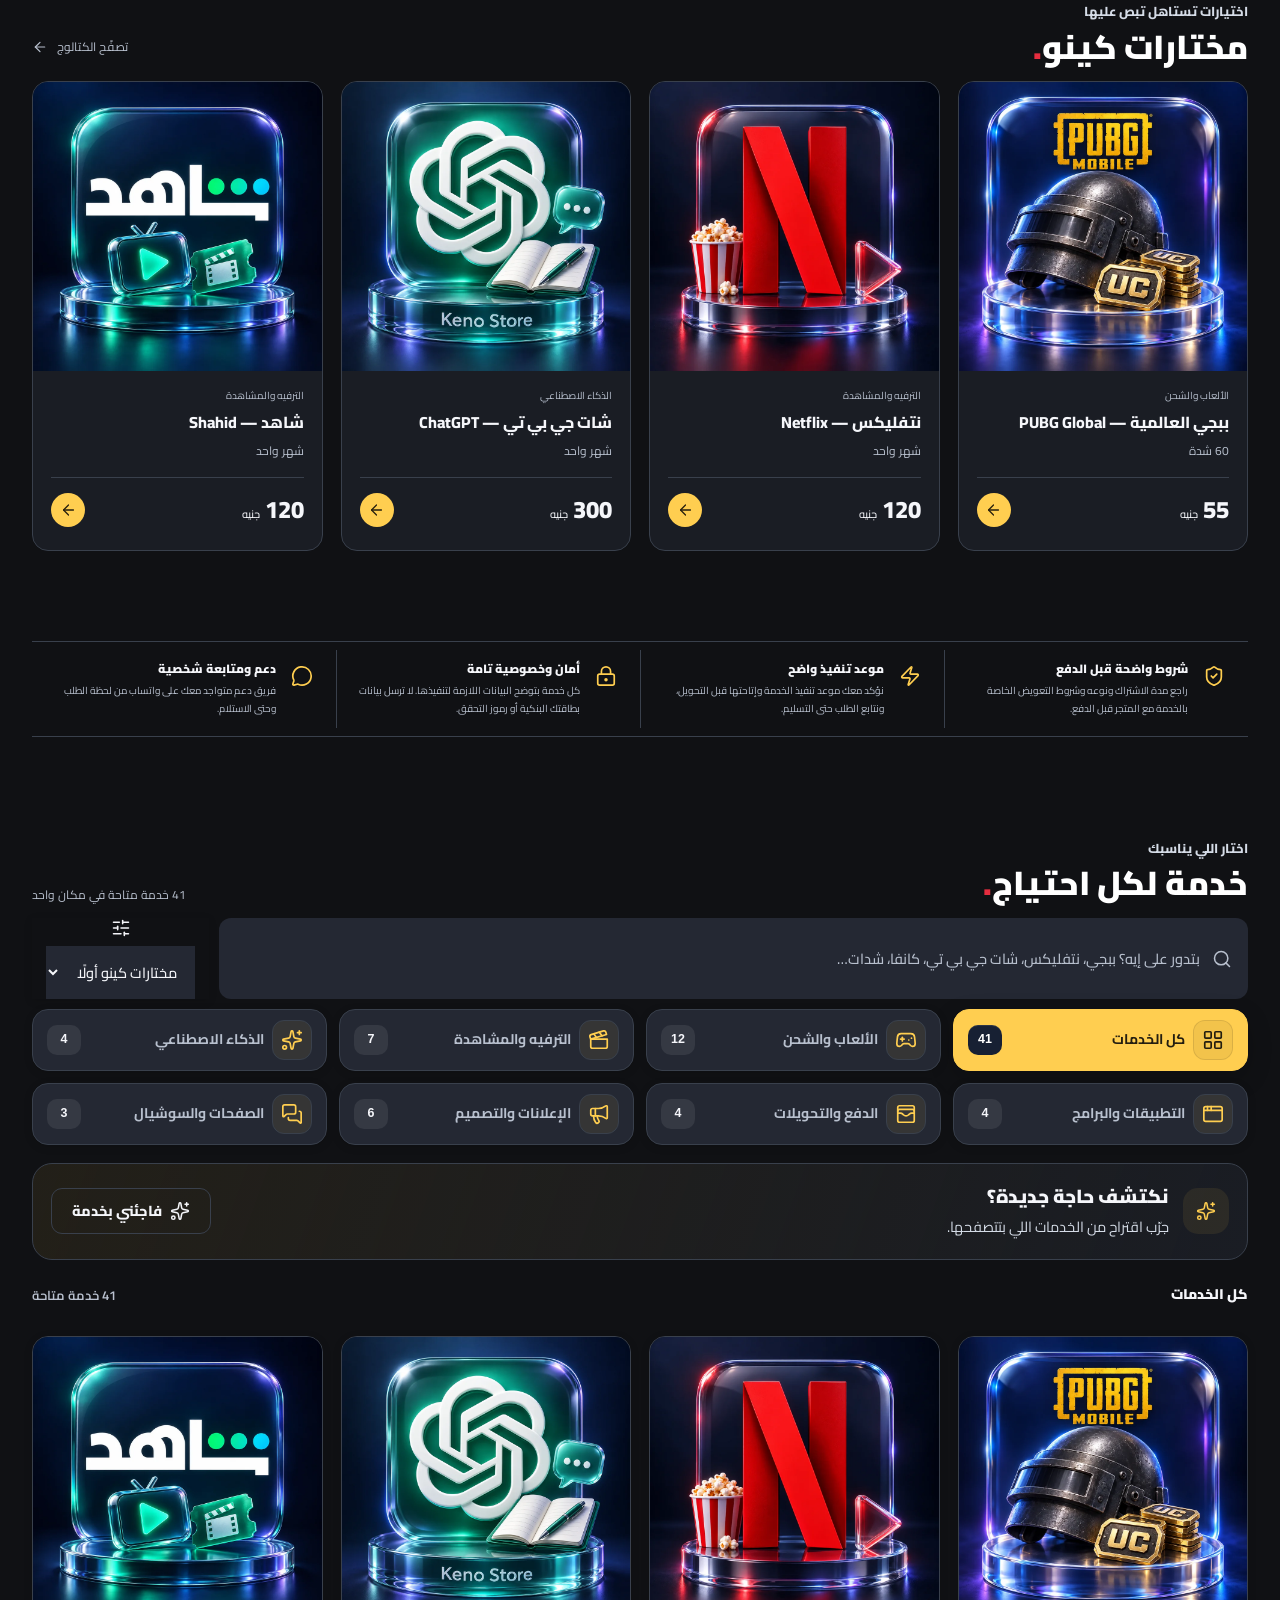
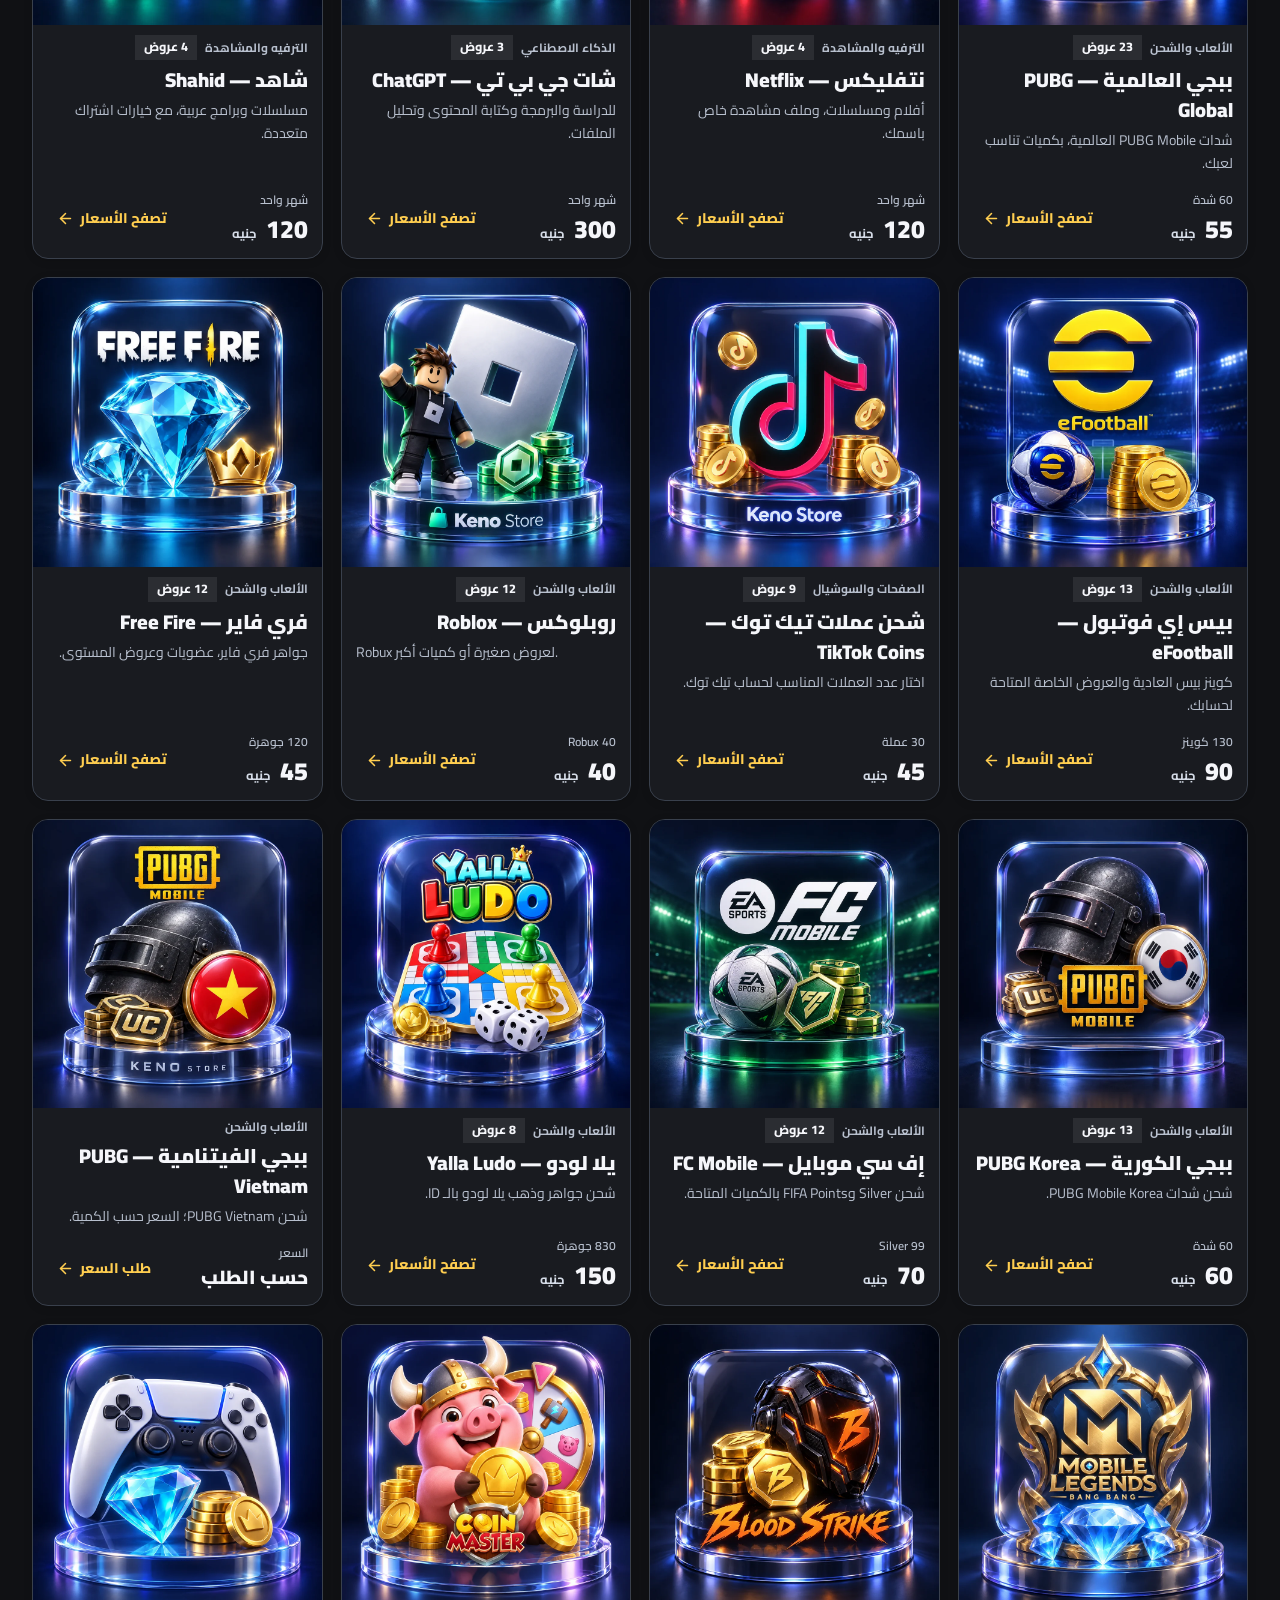
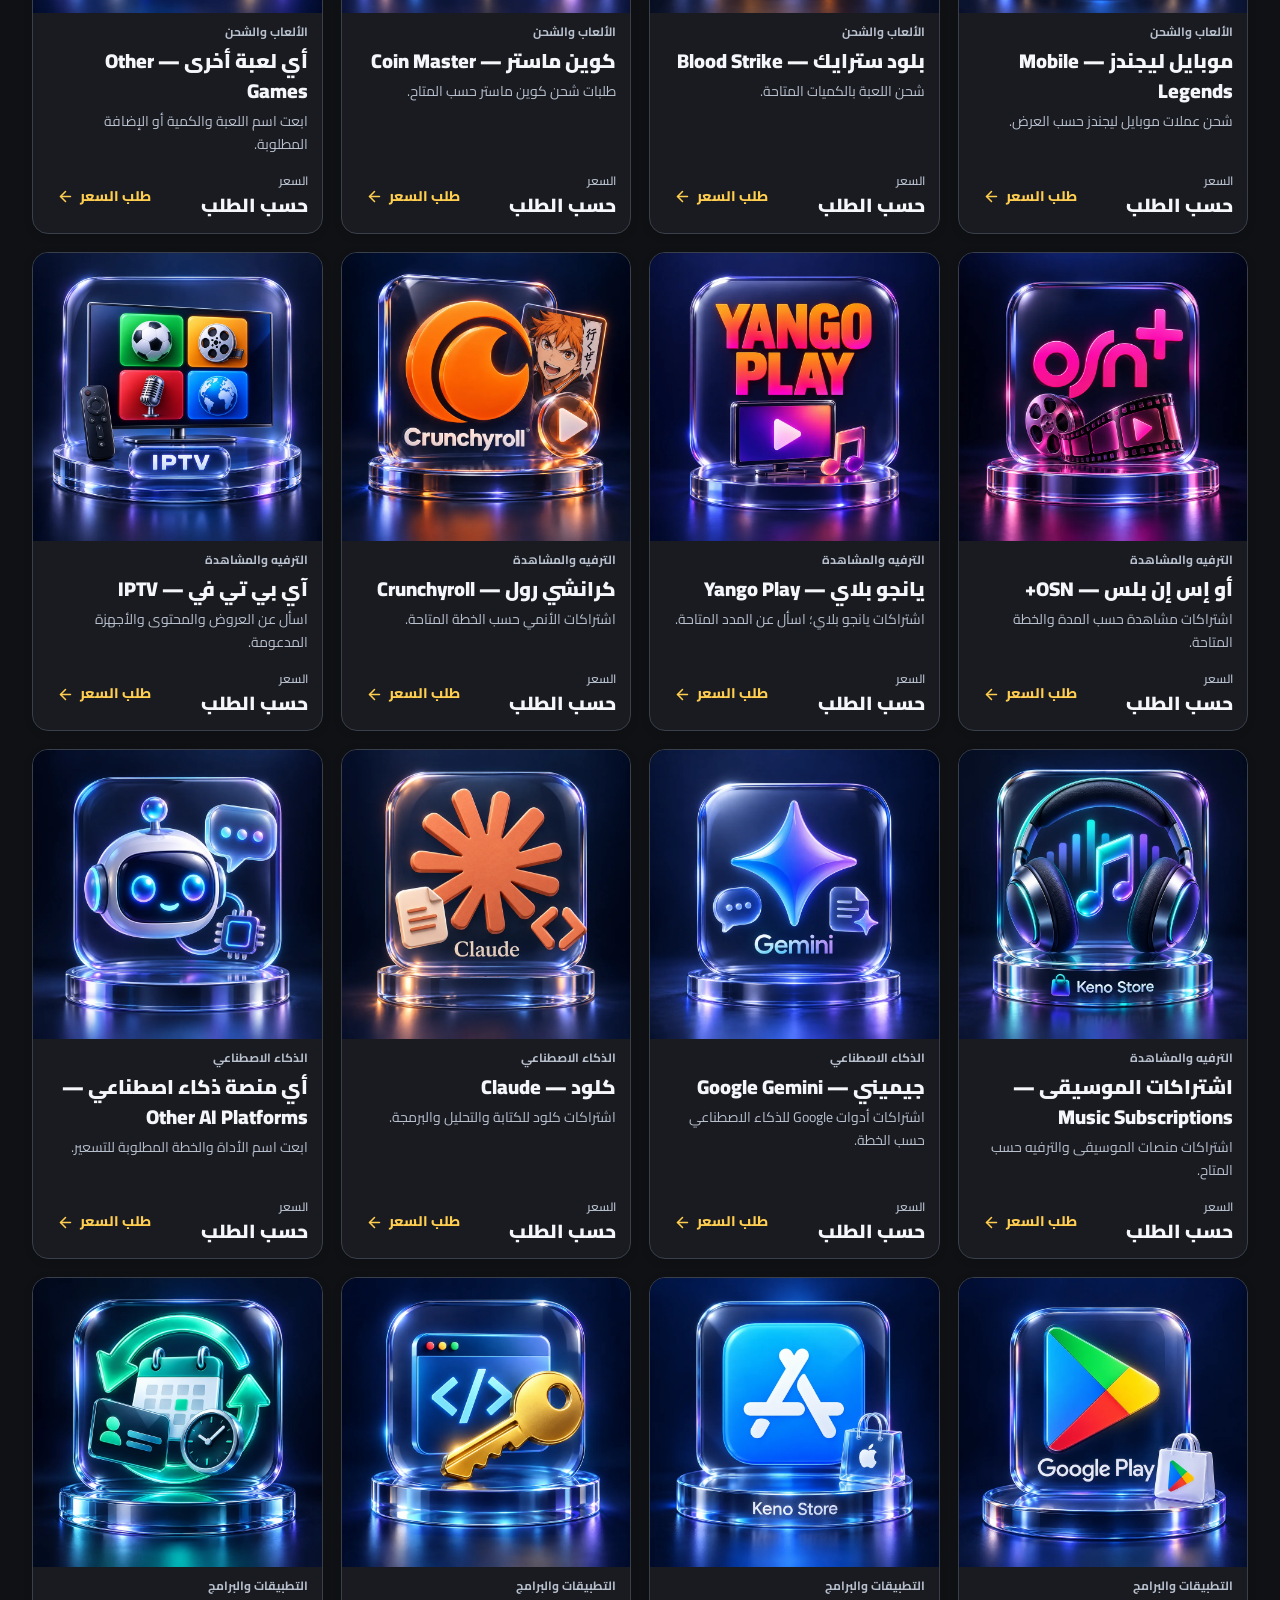
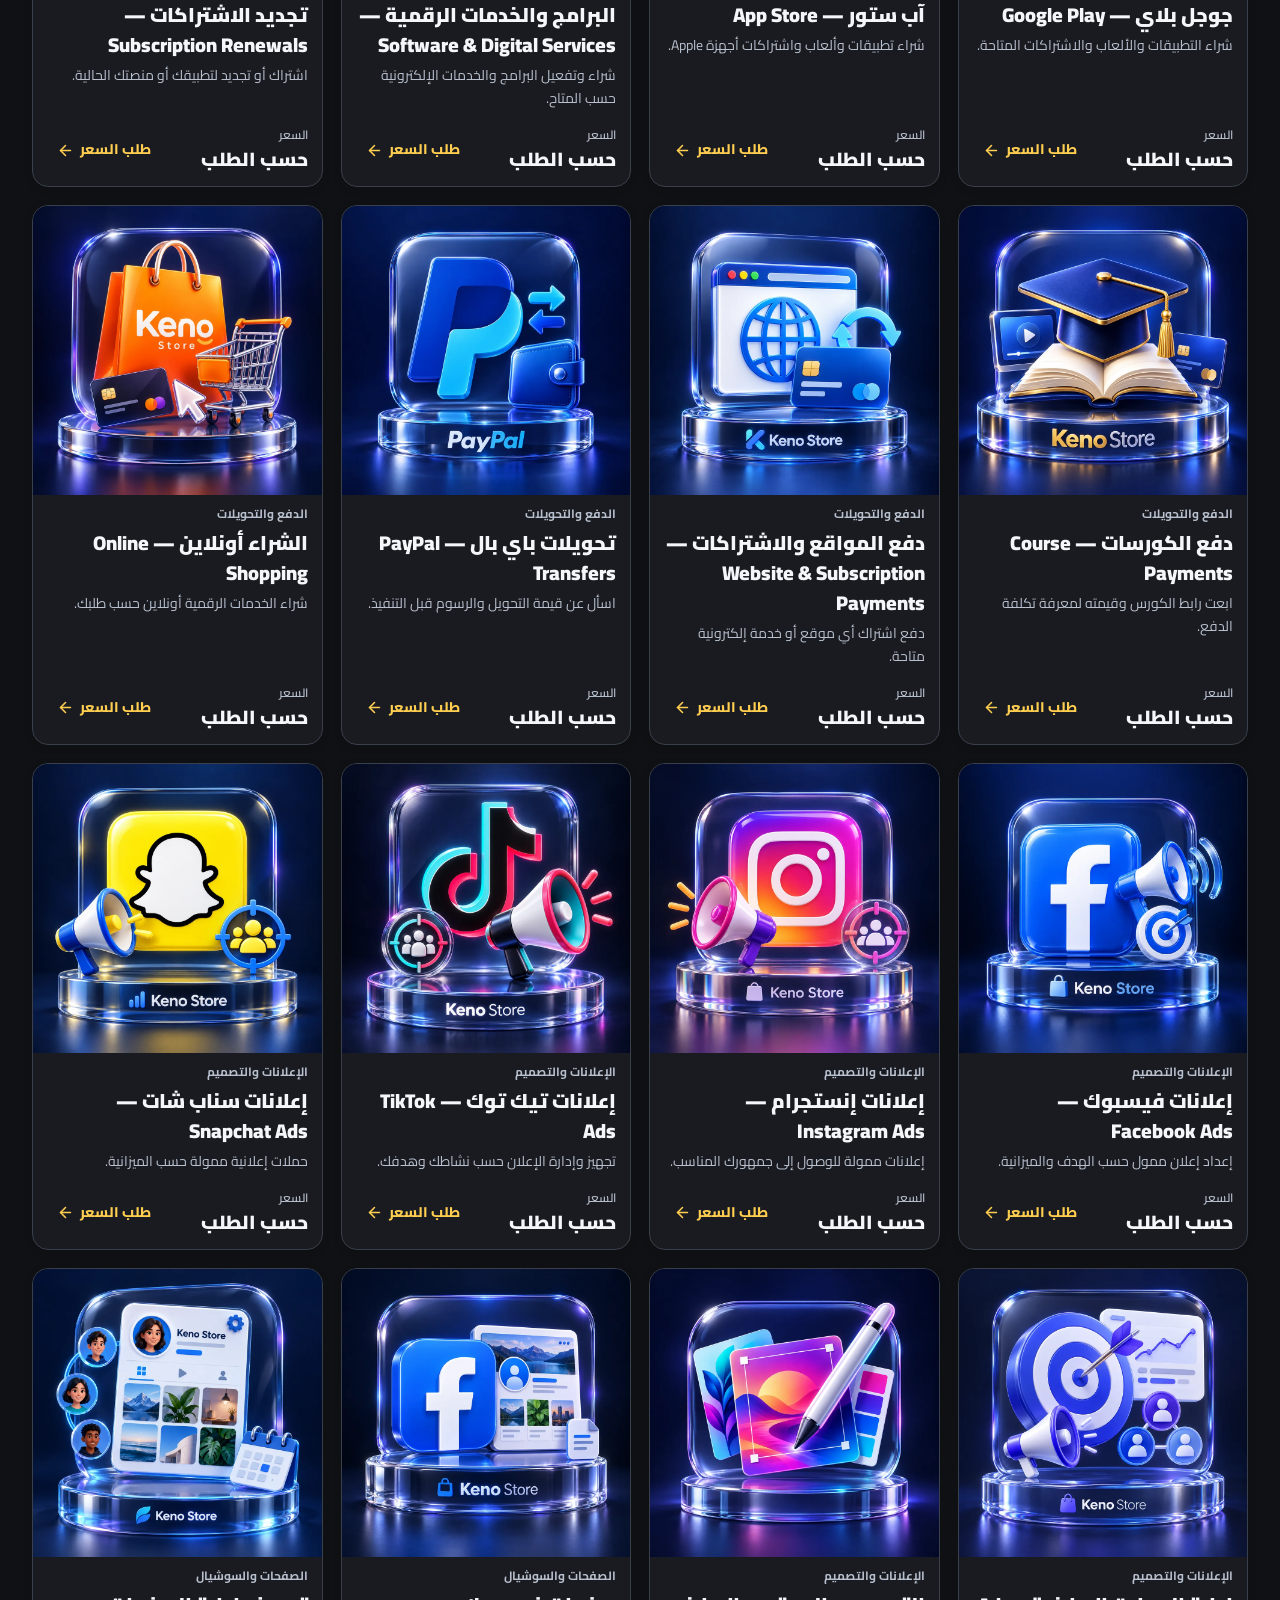
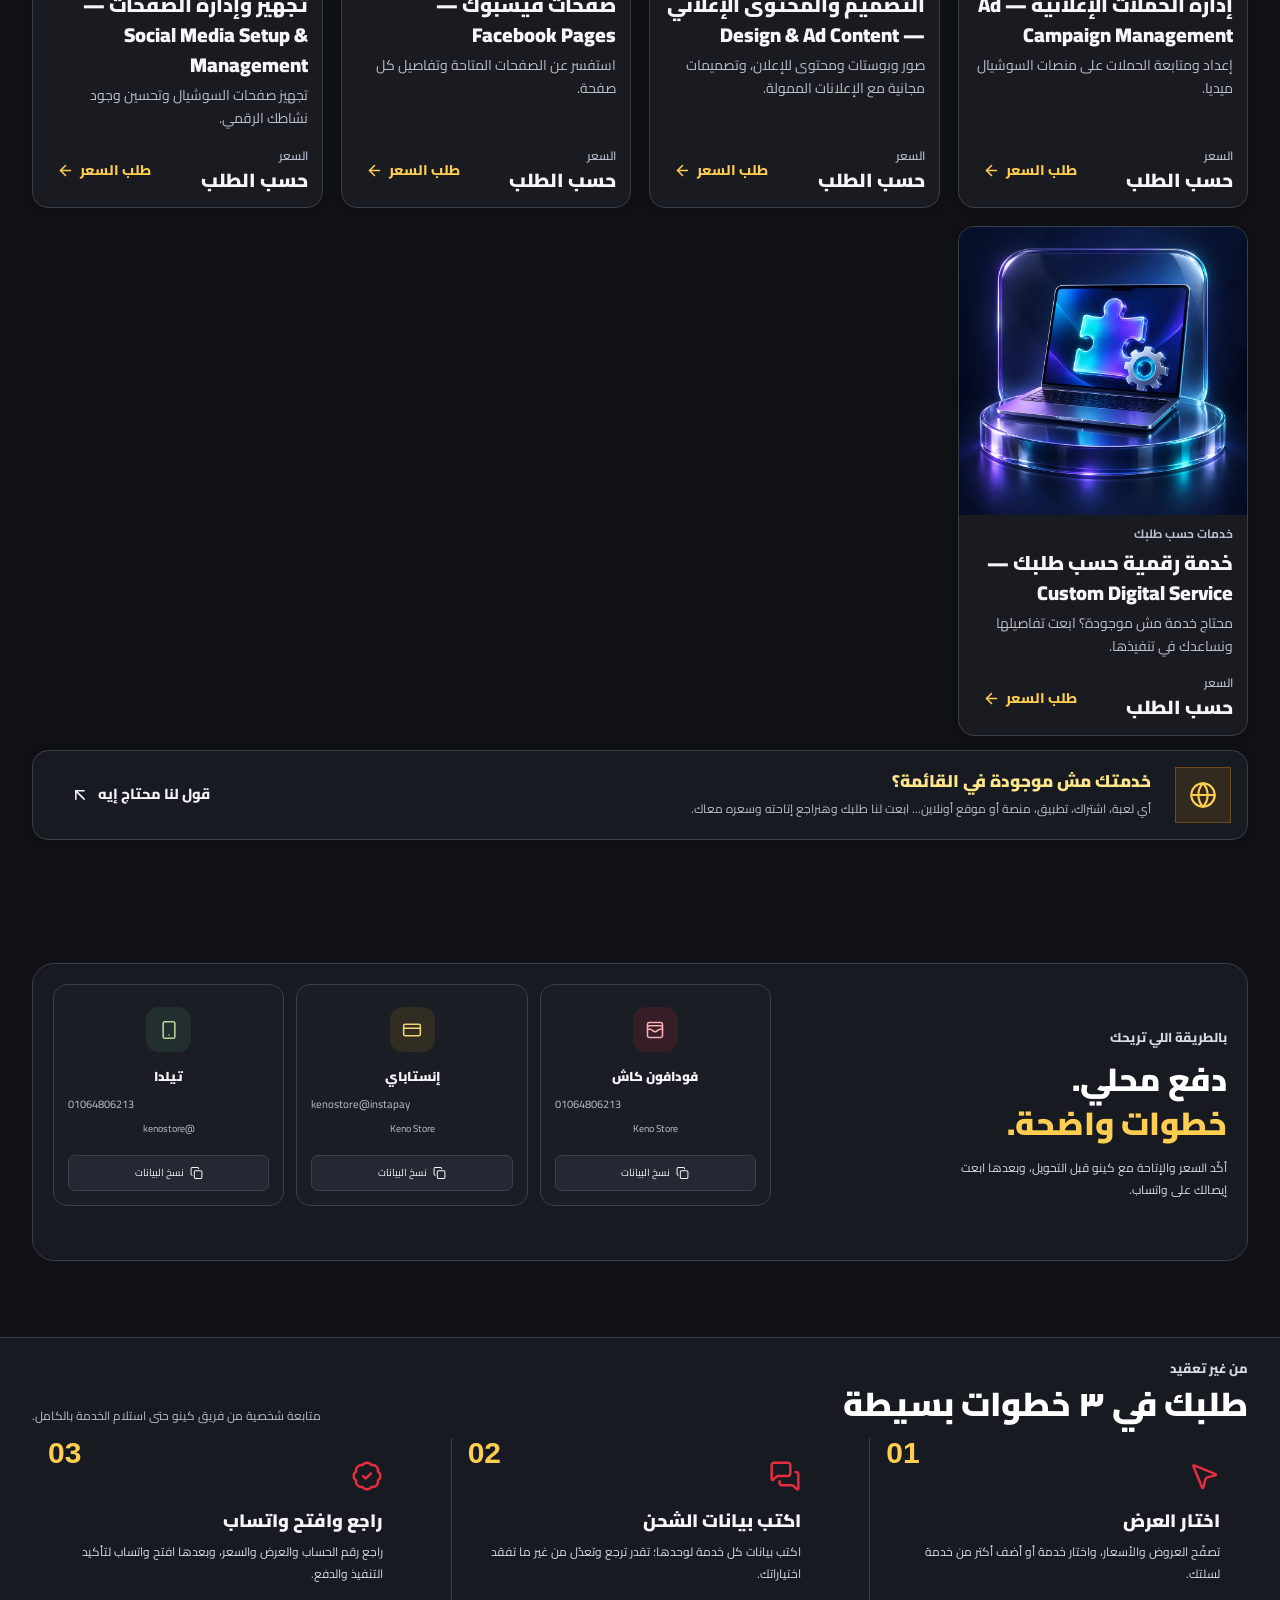
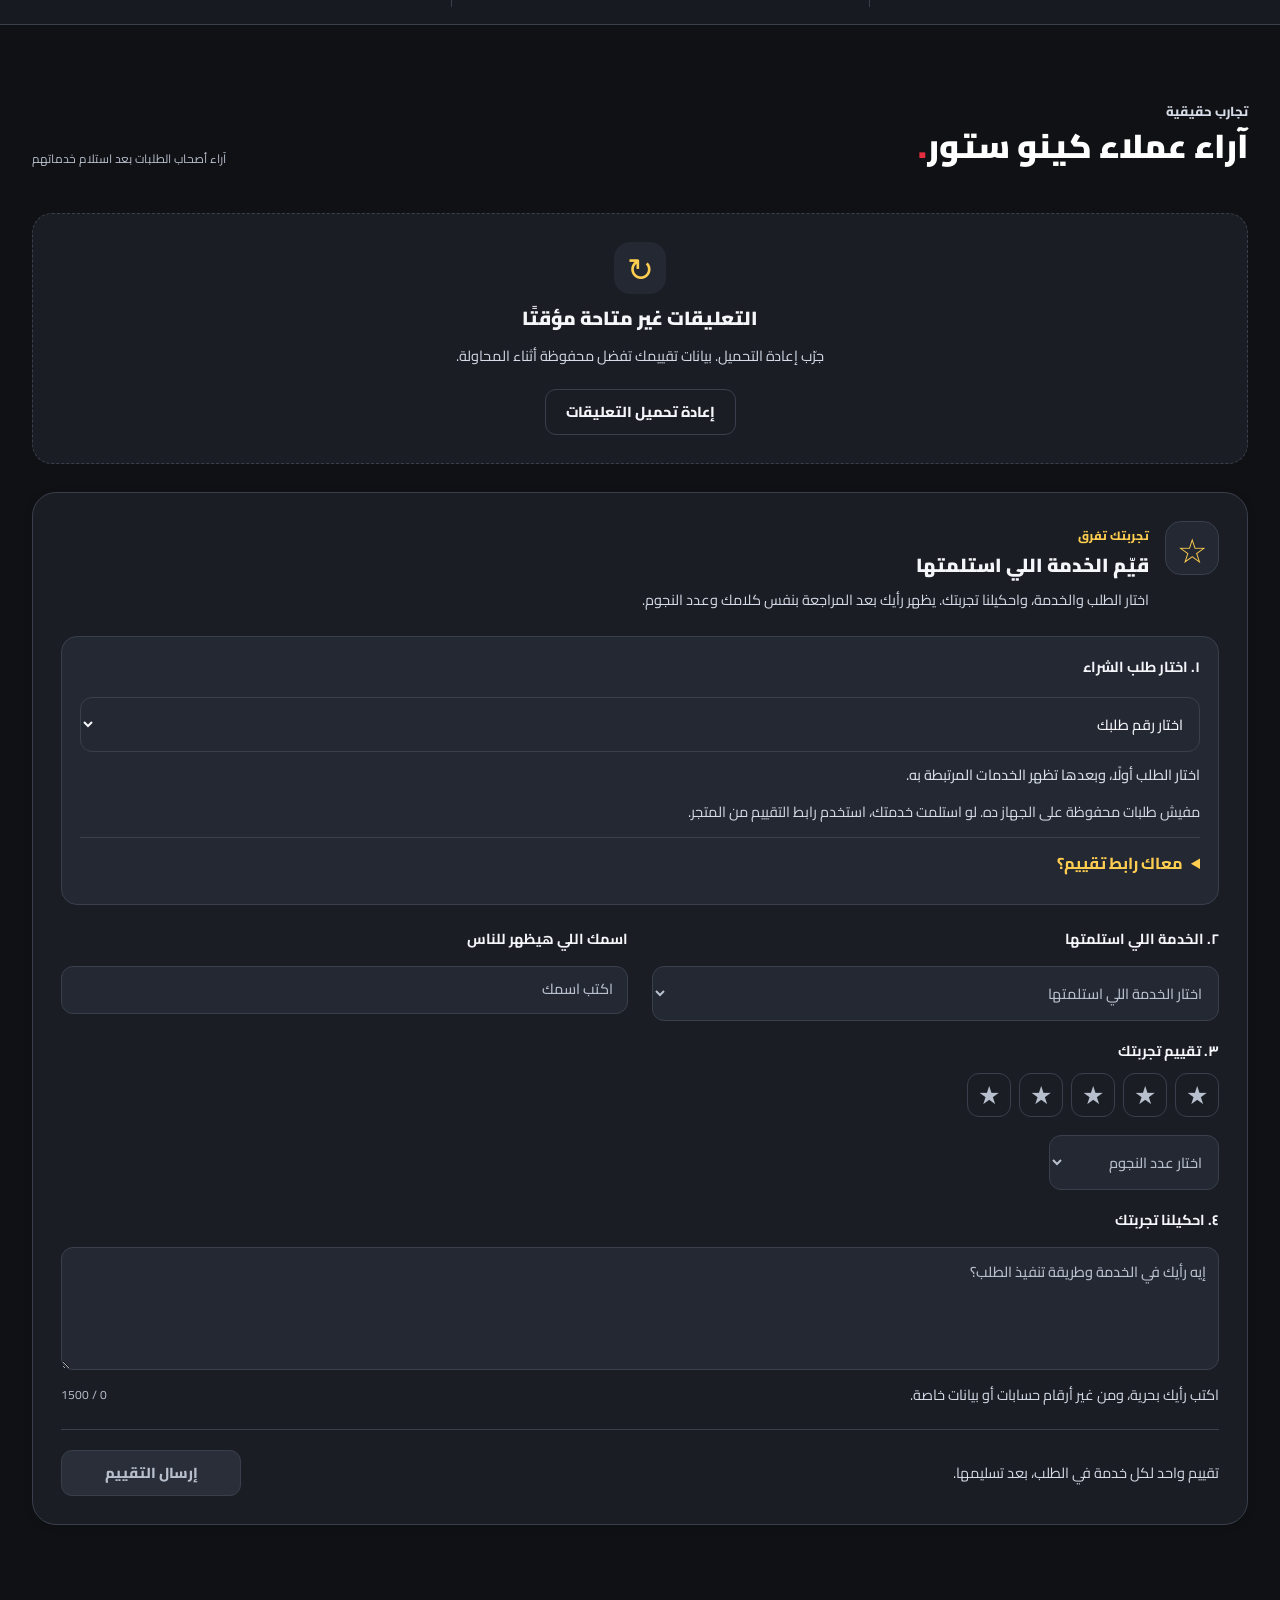
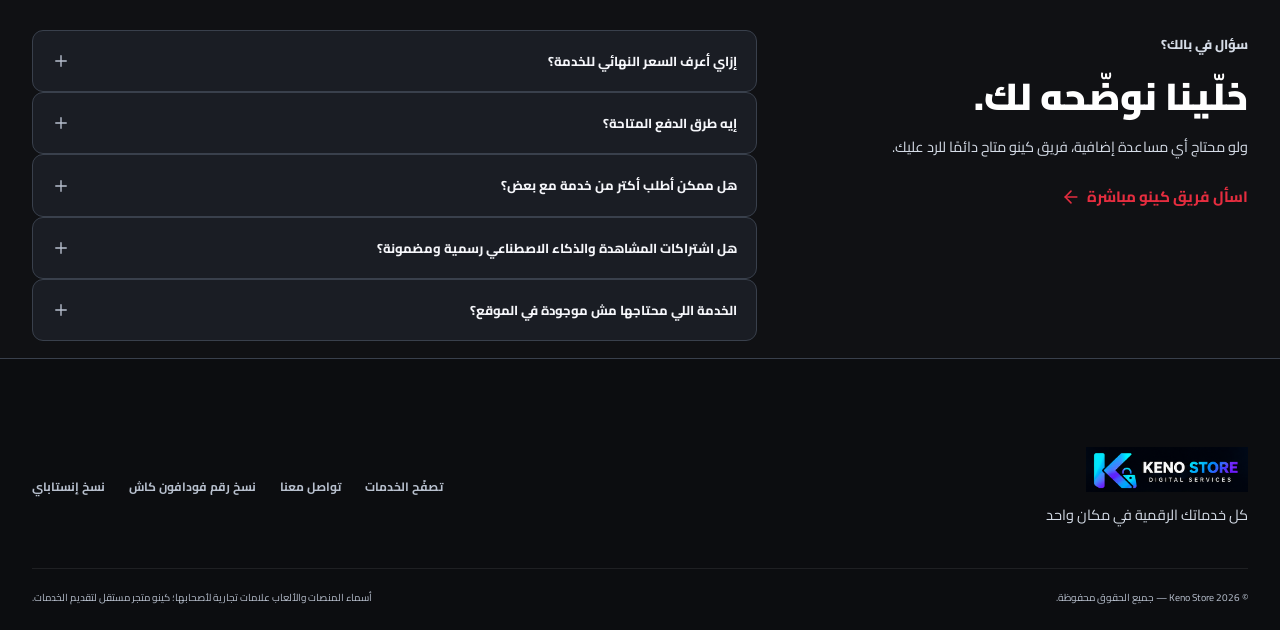
==== commit 3898b5e5: "feat: add customer care tools and simplify PUBG offers" ====
--- a/index.html
+++ b/index.html
@@ -58,7 +58,8 @@
   <script src="./js/storefront.js" defer></script>
   <script src="./js/mobile-ui.js" defer></script>
   <script src="./js/mobile-design-admin.js" defer></script>
-  <script src="./app.js?v=20260922-3" defer></script>
+  <script src="./js/customer-care.js" defer></script>
+  <script src="./app.js?v=20261001-pubg-price-badge" defer></script>
 
   <!-- Structured Data / JSON-LD for SEO -->
   <script type="application/ld+json">
@@ -177,6 +178,7 @@
         <a href="#payments" data-content="copy-14">طرق الدفع</a>
         <a href="#how" data-content="copy-15">إزاي تطلب؟</a>
         <a href="#faq" data-content="copy-16">الأسئلة الشائعة</a>
+        <a href="#customerCare" id="navCustomerHub"><i data-icon="shopping-bag"></i>طلباتي</a>
         <a href="#admin" id="navAdminLink" class="nav-admin-link" hidden><i data-icon="shield"></i>لوحة التحكم</a>
       </nav>
     </div>
@@ -324,6 +326,13 @@
       </div>
     </section>
 
+    <section class="care-section container" id="customerCare" aria-labelledby="careTitle">
+      <div class="care-banner">
+        <div><span class="care-kicker">معاك بعد كل طلب</span><h2 id="careTitle">كل طلباتك. في مكان واحد.</h2><p>تابع التنفيذ، كرر طلبك المفضل، ورتّب موعد تجديد اشتراكك.</p></div>
+        <button type="button" class="button button-yellow" id="openCustomerHub"><i data-icon="shopping-bag"></i><span>افتح طلباتي</span><span id="careOrderCount" class="care-count">0</span></button>
+      </div>
+      <div class="care-benefits"><span><i data-icon="shield-check"></i> رابط متابعة خاص</span><span><i data-icon="rotate-ccw"></i> إعادة الطلب بسهولة</span><span><i data-icon="bell"></i> تجديد في معاده</span></div>
+    </section>
     <section class="payment-showcase container" id="payments" aria-labelledby="paymentsTitle">
       <div class="payment-intro"><span class="eyebrow" data-content="copy-75">بالطريقة اللي تريحك</span><h2 id="paymentsTitle" data-content="copy-76">دفع محلي.<br><span data-content="copy-77">خطوات واضحة.</span></h2><p data-content="copy-78">أكّد السعر والإتاحة مع كينو قبل التحويل، وبعدها ابعت إيصالك على واتساب.</p></div>
       <div><div id="paymentShowcaseGrid" class="payment-showcase-grid"></div><p class="payment-copy-status" id="paymentCopyStatus" role="status" aria-live="polite" data-content="copy-79"></p></div>
@@ -793,6 +802,7 @@
           <i data-icon="wallet-cards"></i>
           <span>طرق الدفع</span>
         </button>
+        <button type="button" id="careAdminTab" role="tab" aria-selected="false" aria-controls="adminCare" data-admin-tab="adminCare" tabindex="-1"><i data-icon="chart-no-axes-combined"></i><span>العملاء والتحليلات</span></button>
         <button type="button" id="ordersTab" role="tab" aria-selected="false" aria-controls="adminOrders" data-admin-tab="adminOrders" tabindex="-1">
           <i data-icon="shopping-bag"></i>
           <span>الطلبات والإيصالات</span>
@@ -801,12 +811,12 @@
         <button type="button" id="serviceImagesTab" role="tab" aria-selected="false" aria-controls="adminServiceImages" data-admin-tab="adminServiceImages" tabindex="-1" style="position:relative;">
           <i data-icon="image"></i>
           <span>صور الخدمات</span>
-          <span style="position:absolute;top:4px;inset-inline-end:6px;background:linear-gradient(135deg,#7c3aed,#a855f7);color:#fff;font-size:9px;font-weight:900;padding:1px 5px;border-radius:4px;line-height:1.4;">جديد</span>
+          <span class="admin-new-badge" style="position:absolute;top:4px;inset-inline-end:6px;background:linear-gradient(135deg,#7c3aed,#a855f7);color:#fff;font-size:9px;font-weight:900;padding:1px 5px;border-radius:4px;line-height:1.4;">جديد</span>
         </button>
         <button type="button" id="textsTab" role="tab" aria-selected="false" aria-controls="adminTexts" data-admin-tab="adminTexts" tabindex="-1" style="position:relative;">
           <i data-icon="file-text"></i>
           <span>نصوص وكلمات الموقع</span>
-          <span style="position:absolute;top:4px;inset-inline-end:6px;background:var(--red,#e52d3f);color:#fff;font-size:9px;font-weight:900;padding:1px 5px;border-radius:4px;line-height:1.4;">جديد</span>
+          <span class="admin-new-badge" style="position:absolute;top:4px;inset-inline-end:6px;background:var(--red,#e52d3f);color:#fff;font-size:9px;font-weight:900;padding:1px 5px;border-radius:4px;line-height:1.4;">جديد</span>
         </button>
         <button type="button" id="settingsTab" role="tab" aria-selected="false" aria-controls="adminSettings" data-admin-tab="adminSettings" tabindex="-1">
           <i data-icon="settings-2"></i>
@@ -823,7 +833,7 @@
         <button type="button" id="mobileDesignTab" role="tab" aria-selected="false" aria-controls="adminMobileDesign" data-admin-tab="adminMobileDesign" tabindex="-1" style="position:relative;">
           <i data-icon="smartphone"></i>
           <span>شكل الموبايل</span>
-          <span style="position:absolute;top:4px;inset-inline-end:6px;background:#ffce50;color:#1a1500;font-size:9px;font-weight:900;padding:1px 5px;border-radius:4px;line-height:1.4;">جديد</span>
+          <span class="admin-new-badge" style="position:absolute;top:4px;inset-inline-end:6px;background:#ffce50;color:#1a1500;font-size:9px;font-weight:900;padding:1px 5px;border-radius:4px;line-height:1.4;">جديد</span>
         </button>
       </div>
 
@@ -1185,6 +1195,11 @@
       </div>
 
       <!-- Tab: Orders & Receipts Management -->
+      <div id="adminCare" role="tabpanel" aria-labelledby="careAdminTab" hidden>
+        <div class="section-heading"><div><span class="care-kicker">قرارات مبنية على طلبات حقيقية</span><h2>العملاء ومسار الشراء</h2></div><button type="button" class="button button-outline" id="refreshCareAdmin">تحديث البيانات</button></div>
+        <p id="careAdminStatus" role="status"></p><div id="careAnalytics" class="care-metrics"></div><div id="carePopular"></div>
+        <div class="care-admin-grid"><section class="care-panel"><h3>تنبيهات التوفر</h3><p>طلبات التواصل بموافقة العميل. تظهر الخدمات المتاحة أولًا.</p><div id="careWaitlist"></div></section><section class="care-panel"><h3>تذكيرات التجديد</h3><p>تواصل مع العميل عند اقتراب الموعد الذي اختاره.</p><div id="careRenewals"></div></section></div>
+      </div>
       <div id="adminOrders" role="tabpanel" aria-labelledby="ordersTab" hidden>
         <p class="admin-message">راجع سعر الخدمة وبيانات التحويل قبل اعتماد الدفع. الطلب المرسل أو صورة الإيصال لا يؤكدان استلام المبلغ؛ الإيراد يحتسب بعد اعتماد الدفع فقط.</p>
         <div class="admin-toolbar">
@@ -2240,7 +2255,7 @@
           <!-- ─────────────────────────────────────────────────────
                زر الحفظ النهائي
                ───────────────────────────────────────────────────── -->
-          <div style="background:linear-gradient(135deg,rgba(255,206,80,0.08),rgba(25,27,32,0.9));border:2px solid rgba(255,206,80,0.4);border-radius:16px;padding:20px;text-align:center;">
+          <div class="admin-guidance-surface" style="background:linear-gradient(135deg,rgba(255,206,80,0.08),rgba(25,27,32,0.9));border:2px solid rgba(255,206,80,0.4);border-radius:16px;padding:20px;text-align:center;">
             <p style="font-size:14px;margin:0 0 12px;color:var(--ink,#f7f6f2);">📱 لما تخلص التعديلات، اضغط الزر ده وهتشوف التغييرات على أي هاتف فوراً</p>
             <p class="field-hint" style="margin:0 0 16px;">⚠️ التعديلات دي بتأثر على الموبايل بس — مش بتأثر على شكل الموقع على الكمبيوتر</p>
             <div style="display:flex;gap:12px;justify-content:center;flex-wrap:wrap;">
@@ -3048,6 +3063,14 @@
             شرط أو ملاحظة خاصة بالعرض (اختياري)
             <input id="planNoteInput" maxlength="500" placeholder="مثال: حساب مشترك، جهاز واحد، شحن بالـ ID">
           </label>
+          <fieldset class="care-editor span-2"><legend>تفاصيل الباقة ومقارنتها</legend><p>اكتب المعلومات الفعلية. الخانات الفارغة تظهر للعميل باعتبارها تحتاج تأكيدًا قبل الدفع.</p><div class="form-grid">
+            <label>نوع الحساب<input id="careDetail-accountType" maxlength="100" placeholder="شخصي / مشترك / شحن رصيد"></label>
+            <label>المدة<input id="careDetail-duration" maxlength="100" placeholder="شهر / 3 شهور / شحن مرة واحدة"></label>
+            <label>الأجهزة أو الاستخدام<input id="careDetail-devices" maxlength="100" placeholder="جهاز واحد / حسب الباقة"></label>
+            <label>طريقة التفعيل<input id="careDetail-activation" maxlength="300" placeholder="على حسابك / حساب جديد"></label>
+            <label>وقت التنفيذ المتوقع<input id="careDetail-delivery" maxlength="150" placeholder="مثال: خلال ساعتين بعد تأكيد الدفع"></label>
+            <label>شروط التعويض<textarea id="careDetail-compensation" maxlength="500" rows="2" placeholder="اكتب الشروط الفعلية الخاصة بالباقة"></textarea></label>
+          </div></fieldset>
         </div>
       </div>
       <div class="editor-footer">
@@ -3245,7 +3268,7 @@
             </div>
             <div class="info-row">
               <span class="info-label">حالة الطلب:</span>
-              <span id="orderModalStatusBadge" class="status-pill">قيد الانتظار</span>
+              <span id="orderModalStatusBadge" class="status-pill status-pending">قيد الانتظار</span>
             </div>
             <div class="status-changer-box" style="margin-top:12px;">
               <label for="orderModalStatusSelect" class="field-caption" style="font-weight:700;display:block;margin-bottom:4px;">تحديث حالة الطلب السحابية:</label>
--- a/assets/store.bundle.css
+++ b/assets/store.bundle.css
@@ -14665,6 +14665,13 @@
 .mobile-service-art,.mobile-service-name,.mobile-brand-name,.mobile-category-label,.plan-art,.service-journey-steps,.mobile-review-heading,.review-service-art,.invoice-item-art { display:none; }
 .desktop-card-visual { display: contents; }
 .card-visual.has-image .service-image[src*="assets/services-glass-v2/"] { object-fit:contain; background:#070e22; }
+body.keno-motion #picksGrid .pick-art:has(img) {
+display:block; padding:0; min-height:0; aspect-ratio:1; background:transparent;
+}
+body.keno-motion #picksGrid .pick-art:has(img)::after { display:none; }
+body.keno-motion #picksGrid .pick-art img {
+display:block; width:100%; height:100%; object-fit:cover;
+}
 @media (min-width:781px) {
 body.keno-motion:not(.kd-preview-mobile) #serviceGrid .service-card:has(.has-image) { padding:0 !important; }
 body.keno-motion:not(.kd-preview-mobile) #serviceGrid .card-visual.has-image {
@@ -14675,13 +14682,6 @@
 }
 body.keno-motion:not(.kd-preview-mobile) #serviceGrid .card-visual.has-image .service-image {
 display:block; width:100%; height:100%; object-fit:cover; border-radius:0;
-}
-body.keno-motion:not(.kd-preview-mobile) .pick-art:has(img) {
-display:block; padding:0; min-height:0; aspect-ratio:1;
-}
-body.keno-motion:not(.kd-preview-mobile) .pick-art:has(img)::after { display:none; }
-body.keno-motion:not(.kd-preview-mobile) .pick-art img {
-display:block; width:100%; height:100%; object-fit:cover;
 }
 }
 .mobile-more-dialog { width:min(420px,calc(100% - 24px)); padding:20px; border:1px solid var(--line); border-radius:22px; background:var(--paper); color:var(--ink); }
@@ -14984,6 +14984,241 @@
 body.keno-motion #categoryTabs button, .discovery-result { animation:none !important; transition:none !important; }
 }
 body.kd-no-animations .discovery-result, body.kd-no-animations #categoryTabs button { animation:none !important; }
+html[data-theme="light"] body.keno-motion {
+--light-action:#b91c37; --light-action-hover:#99162d;
+--light-positive:#14763d; --light-positive-hover:#0f5c30;
+}
+html[data-theme="light"] body.keno-motion .button-red {
+background:var(--light-action) !important; color:#fff !important; border-color:var(--light-action) !important;
+box-shadow:0 4px 12px #b91c371c !important;
+}
+html[data-theme="light"] body.keno-motion .button-red:hover:not(:disabled) { background:var(--light-action-hover) !important; }
+html[data-theme="light"] body.keno-motion :is(.button-whatsapp,.button-success) {
+background:var(--light-positive) !important; color:#fff !important; border-color:var(--light-positive) !important; box-shadow:0 4px 12px #14763d1a !important;
+}
+html[data-theme="light"] body.keno-motion :is(.button-whatsapp,.button-success):hover:not(:disabled) { background:var(--light-positive-hover) !important; }
+html[data-theme="light"] body.keno-motion .button-danger { background:#b42331 !important; color:#fff !important; border-color:#b42331 !important; }
+html[data-theme="light"] body.keno-motion .button-dark { background:#24334a !important; color:#fff !important; border-color:#24334a !important; }
+html[data-theme="light"] body.keno-motion :is(.button-red,.button-whatsapp,.button-success,.button-danger,.button-dark) :is(span,strong,b,small,svg) { color:inherit !important; }
+html[data-theme="light"] body.keno-motion .button-outline { background:#fff !important; color:#24334a !important; border-color:#b9c4d4 !important; box-shadow:none !important; }
+html[data-theme="light"] body.keno-motion .button-outline:hover:not(:disabled) { background:#edf2f8 !important; border-color:#788ca7 !important; }
+html[data-theme="light"] body.keno-motion :is(.button-google-signin,.header-auth-btn) { background:#fff !important; color:#24334a !important; border-color:#b9c4d4 !important; }
+html[data-theme="light"] body.keno-motion :is(.button-google-signin,.header-auth-btn) span { color:inherit !important; }
+html[data-theme="light"] body.keno-motion button:disabled { opacity:1; cursor:not-allowed; }
+html[data-theme="light"] body.keno-motion .button:disabled { background:#e8edf4 !important; color:#526074 !important; border-color:#cbd2dd !important; box-shadow:none !important; }
+html[data-theme="light"] body.keno-motion .button:disabled :is(span,svg) { color:inherit !important; }
+html[data-theme="light"] body.keno-motion .collection-tile { background:#fff !important; color:#24334a !important; border-color:#cbd2dd !important; }
+html[data-theme="light"] body.keno-motion .collection-tile[aria-pressed="true"] { background:#fff5d6 !important; border-color:#a16c00 !important; }
+html[data-theme="light"] body.keno-motion .collection-tile b { color:#24334a !important; }
+html[data-theme="light"] body.keno-motion .collection-tile small { color:#526074 !important; }
+html[data-theme="light"] body.keno-motion .custom-banner h3 { color:#24334a !important; }
+html[data-theme="light"] body.keno-motion :is(.review-form,.review-moderation,.fulfillment-editor,.content-editor,.fulfillment-editor-row) { background:#fff; color:#24334a; border-color:#cbd2dd; }
+html[data-theme="light"] body.keno-motion :is(.field-hint,.preview-helper-text,.cust-field-note,.review-form p,.admin-stats small) { color:#526074; }
+html[data-theme="light"] body.keno-motion :is(input,select,textarea) { border-color:#b9c4d4 !important; }
+html[data-theme="light"] body.keno-motion :is(input,select,textarea):focus { border-color:#7540b0 !important; outline:2px solid #7540b0 !important; outline-offset:2px; box-shadow:none !important; }
+html[data-theme="light"] body.keno-motion :is(button,a,[role="button"]):focus-visible { outline:3px solid #7540b0 !important; outline-offset:3px; }
+html[data-theme="light"] body.keno-motion :is(#serviceDialog,#cartDrawer) .payment-card-header { background:#f5f7fb !important; color:#24334a !important; border-color:#cbd2dd !important; box-shadow:none !important; }
+html[data-theme="light"] body.keno-motion :is(#serviceDialog,#cartDrawer) .payment-card-header:hover { background:#eaf0f8 !important; }
+html[data-theme="light"] body.keno-motion :is(#serviceDialog,#cartDrawer) .payment-card.selected .payment-card-header { background:#eef8f2 !important; border-color:#167b56 !important; }
+html[data-theme="light"] body.keno-motion :is(#serviceDialog,#cartDrawer) :is(.payment-info-title strong,.drawer-val,.drawer-val-text) { color:#24334a !important; }
+html[data-theme="light"] body.keno-motion :is(#serviceDialog,#cartDrawer) :is(.payment-name-en,.drawer-label,.drawer-desc,.payment-sub) { color:#526074 !important; }
+html[data-theme="light"] body.keno-motion :is(#serviceDialog,#cartDrawer) :is(.drawer-field,.drawer-val) { background:#edf2f8 !important; border-color:#cbd2dd !important; }
+html[data-theme="light"] body.keno-motion :is(#serviceDialog,#cartDrawer) :is(.drawer-copy-btn,.drawer-link-btn) { background:#eaf4ef !important; color:#176b46 !important; border-color:#abc9ba !important; }
+html[data-theme="light"] body.keno-motion :is(#serviceDialog,#cartDrawer) .button-red { background:#6330a2 !important; border-color:#6330a2 !important; color:#fff !important; box-shadow:0 4px 12px #6330a218 !important; }
+html[data-theme="light"] body.keno-motion :is(#serviceDialog,#cartDrawer) .button-red:hover:not(:disabled) { background:#4d247f !important; }
+html[data-theme="light"] body.keno-motion :is(#orderButton,#cartSubmitOrderBtn) { background:#14763d !important; color:#fff !important; border-color:#14763d !important; box-shadow:0 4px 12px #14763d1a !important; }
+html[data-theme="light"] body.keno-motion :is(#orderButton,#cartSubmitOrderBtn) :is(span,svg,strong,b,small) { color:#fff !important; }
+html[data-theme="light"] body.keno-motion :is(#serviceDialog,#cartDrawer) :is(.button-red,.button-whatsapp):disabled { background:#e8edf4 !important; color:#526074 !important; border-color:#cbd2dd !important; box-shadow:none !important; }
+html[data-theme="light"] body.keno-motion :is(.admin-tab[aria-selected="true"],.admin-tabs button[aria-selected="true"]) { background:#b91c37 !important; color:#fff !important; border-color:#b91c37 !important; }
+html[data-theme="light"] body.keno-motion #adminWorkspace {
+--surface:#f5f7fb; --card:#fff; --border:#cbd2dd; --txt-2:#526074;
+}
+html[data-theme="light"] body.keno-motion .text-button { color:#b91c37 !important; }
+html[data-theme="light"] body.keno-motion :is(.status-pill.featured-status,.status-pill.status-pending) { background:#fff1e1 !important; color:#825000 !important; border-color:#dcb887 !important; }
+html[data-theme="light"] body.keno-motion :is(.status-pill.active-pill,.status-pill.visible-status,.status-pill.status-paid,.status-pill.status-delivered,.preview-badge) { background:#eaf4ef !important; color:#176b46 !important; border-color:#abc9ba !important; }
+html[data-theme="light"] body.keno-motion .status-pill.status-processing { background:#edf2ff !important; color:#234f9d !important; }
+html[data-theme="light"] body.keno-motion :is(.status-pill.status-cancelled,.status-pill.inactive-pill) { background:#fff0f1 !important; color:#a02135 !important; }
+html[data-theme="light"] body.keno-motion a.link-action-btn { color:#fff !important; background:#2457b7 !important; }
+html[data-theme="light"] body.keno-motion :is(.section-reorder-badge,.content-section-count,.admin-new-badge) { background:#6330a2 !important; color:#fff !important; }
+html[data-theme="light"] body.keno-motion :is(.design-label span,[id^="md"][id$="Label"]) { color:#785100 !important; }
+html[data-theme="light"] body.keno-motion .md-cols-btn.md-cols-active { background:#fff5d6 !important; color:#785100 !important; border-color:#a16c00 !important; }
+html[data-theme="light"] body.keno-motion .simg-card-tab-btn.active { color:#6330a2 !important; background:#f2ebfa !important; border-bottom-color:#6330a2 !important; }
+html[data-theme="light"] body.keno-motion :is(.simg-preview-placeholder,.simg-upload-zone) { background:#f5f7fb; color:#526074; }
+html[data-theme="light"] body.keno-motion :is(.texts-header-panel,.texts-controls-bar,.text-item-card,.texts-section-header) { background:#fff !important; color:#24334a; border-color:#cbd2dd; box-shadow:0 4px 16px #172d4910; }
+html[data-theme="light"] body.keno-motion :is(.texts-header-title,.texts-section-title,.text-card-label) { color:#24334a !important; }
+html[data-theme="light"] body.keno-motion :is(.texts-pill-btn,.texts-search-count,.text-original-box,.text-card-status-badge,.texts-stat-chip,.texts-pill-count) { background:#edf2f8; color:#526074; border-color:#cbd2dd; }
+html[data-theme="light"] body.keno-motion :is(.texts-pill-btn:hover,.text-reset-single-btn:hover,.texts-search-clear:hover) { background:#e4eaf3; color:#24334a; }
+html[data-theme="light"] body.keno-motion .texts-pill-btn.active { background:#b91c37 !important; color:#fff !important; border-color:#b91c37; }
+html[data-theme="light"] body.keno-motion .texts-pill-btn.active .texts-pill-count { background:#85162a; color:#fff; }
+html[data-theme="light"] body.keno-motion :is(.texts-stat-chip.accent,.text-item-card.is-modified .text-card-status-badge) { background:#fff5d6; color:#785100; border-color:#dcb887; }
+html[data-theme="light"] body.keno-motion .texts-stat-chip.success { background:#eaf4ef; color:#176b46; border-color:#abc9ba; }
+html[data-theme="light"] body.keno-motion :is(#cartItemsCount,.cart-item-price,.view-toggle-btn.active) { color:#b91c37 !important; }
+html[data-theme="light"] body.keno-motion :is(.design-card-style-opt.active,.design-font-opt.active) { color:#785100 !important; }
+html[data-theme="light"] body.keno-motion :is(.design-card-style-opt.active,.design-font-opt.active) span { color:inherit !important; }
+html[data-theme="light"] body.keno-motion #serviceDialog :is(.service-checkout-hero,.service-hero-details) { background:#fff !important; color:#24334a !important; }
+html[data-theme="light"] body.keno-motion #serviceDialog .plan-price { color:#6330a2 !important; }
+html[data-theme="light"] body.keno-motion :is(#heroFeature,#adminHeroPreview) > p { color:#cbd5e1 !important; }
+html[data-theme="light"] body.keno-motion :is(#serviceDialog,#cartDrawer) :is(.payment-drawer-card,.payment-details-drawer,.review-account-card,.order-summary-card,.order-invoice-card,.cart-item-card,.fulfillment-field) { background:#fff !important; border-color:#cbd2dd !important; box-shadow:none !important; }
+html[data-theme="light"] body.keno-motion :is(#serviceDialog,#cartDrawer) .drawer-header-banner { border-color:#cbd2dd !important; }
+html[data-theme="light"] body.keno-motion :is(#serviceDialog,#cartDrawer) .drawer-header-title { color:#24334a !important; }
+html[data-theme="light"] body.keno-motion :is(#serviceDialog,#cartDrawer) .drawer-secure-pill { background:#eaf4ef !important; color:#176b46 !important; border-color:#abc9ba !important; }
+html[data-theme="light"] body.keno-motion :is(#serviceDialog,#cartDrawer) .drawer-copy-btn { background:#eaf4ef !important; color:#176b46 !important; }
+html[data-theme="light"] body.keno-motion .media-tab-badge { background:#fff5d6 !important; color:#785100 !important; }
+html[data-theme="light"] body.keno-motion .admin-image-preview-banner .preview-badge-overlay { color:#fff !important; background:#24334a !important; }
+html[data-theme="light"] body.keno-motion .empty-table-value { color:#526074 !important; }
+html[data-theme="light"] body.keno-motion :is(.service-journey-steps .active b,.step-indicator.active .step-num) { background:#6330a2 !important; color:#fff !important; border-color:#6330a2 !important; box-shadow:none !important; }
+html[data-theme="light"] body.keno-motion :is(#designMobileSection,.admin-guidance-surface,.media-guidelines-box,.guide-item) { background:#f5f7fb !important; color:#24334a !important; border-color:#cbd2dd !important; }
+html[data-theme="light"] body.keno-motion :is(.design-badge-new,.design-layout-opt.active) { background:#fff5d6 !important; color:#785100 !important; }
+html[data-theme="light"] body.keno-motion .dual-media-tab.active { background:#6330a2 !important; color:#fff !important; }
+html[data-theme="light"] body.keno-motion :is(.media-guidelines-box .guideline-header,.media-guidelines-box strong) { color:#24334a !important; }
+html[data-theme="light"] body.keno-motion .dual-media-tab.active span { color:inherit !important; }
+html[data-theme="light"] body.keno-motion .mobile-media-mode-selector .radio-label { background:#f5f7fb !important; color:#24334a !important; border-color:#cbd2dd !important; }
+html[data-theme="light"] body.keno-motion .mobile-media-mode-selector .radio-label:has(input:checked) { background:#f2ebfa !important; color:#6330a2 !important; border-color:#6330a2 !important; }
+html[data-theme="light"] body.keno-motion .mobile-media-mode-selector .radio-label span { color:inherit !important; }
+html[data-theme="light"] body.keno-motion .preview-helper-text { color:#526074 !important; }
+html[data-theme="light"] body.keno-motion .mobile-nav-item[aria-current="page"] { background:#f2ebfa !important; color:#6330a2 !important; text-shadow:none; }
+html[data-theme="light"] body.keno-motion .mobile-nav-item[aria-current="page"] .icon { color:#6330a2; fill:#6330a2; filter:none; }
+@media (max-width:560px) {
+html[data-theme="light"] body.keno-motion #cartDrawer .stepper-nav-actions .button { min-width:0; padding:12px 10px; white-space:normal; font-size:13px; }
+html[data-theme="light"] body.keno-motion #cartSubmitOrderBtn { flex:1 1 0; }
+html[data-theme="light"] body.keno-motion #cartSubmitOrderBtn span { min-width:0; white-space:normal; overflow-wrap:anywhere; }
+html[data-theme="light"] body.keno-motion #cartSubmitOrderBtn .icon { width:20px; height:20px; flex-shrink:0; }
+}
+body.keno-motion #testimonials { --review-accent:var(--accent-readable); }
+body.keno-motion .reviews-toolbar { display:flex; align-items:center; justify-content:space-between; flex-wrap:wrap; gap:18px; margin-bottom:20px; }
+body.keno-motion .review-summary { display:flex; align-items:center; gap:14px; padding:16px 20px; border:1px solid var(--line); background:var(--paper); border-radius:18px; }
+body.keno-motion .review-summary>strong { font-size:40px; line-height:1; color:var(--ink); font-weight:900; }
+body.keno-motion .review-summary>span { color:var(--muted); font-size:15px; }
+body.keno-motion .review-summary small { display:block; margin-top:4px; font-size:12px; color:var(--muted); }
+body.keno-motion .reviews-controls { display:flex; align-items:end; flex-wrap:wrap; gap:12px; }
+body.keno-motion .reviews-controls label { display:grid; gap:7px; font-size:12px; font-weight:700; color:var(--muted); }
+body.keno-motion .reviews-controls select { max-width:320px; min-height:44px; border-radius:12px; padding:8px 12px; font:inherit; border:1px solid var(--line); }
+body.keno-motion .testimonials-grid { grid-template-columns:repeat(3,minmax(0,1fr)); gap:16px; }
+body.keno-motion .purchase-review-card { display:flex; flex-direction:column; gap:18px; padding:22px; min-width:0; border-radius:20px; box-shadow:var(--shadow-sm); }
+body.keno-motion .purchase-review-stars { color:var(--review-accent); letter-spacing:2px; font-size:19px; white-space:nowrap; }
+body.keno-motion .testimonial-header { align-items:center; gap:10px; flex-wrap:wrap; }
+body.keno-motion .purchase-review-card time { color:var(--muted); font-size:12px; }
+body.keno-motion .purchase-review-card .testimonial-comment { margin:0; line-height:1.85; overflow-wrap:anywhere; white-space:pre-line; }
+body.keno-motion .purchase-review-author { display:flex; align-items:center; gap:12px; margin-top:auto; padding-top:14px; border-top:1px solid var(--line); }
+body.keno-motion .purchase-review-author strong { color:var(--ink); font-size:15px; }
+body.keno-motion .purchase-review-author small { display:block; color:var(--muted); font-size:12px; line-height:1.6; margin-top:3px; overflow-wrap:anywhere; }
+body.keno-motion .review-avatar { display:grid; place-items:center; flex-shrink:0; width:42px; height:42px; background:var(--paper-hover); border:1px solid var(--line); border-radius:14px; color:var(--ink); font-size:20px; font-weight:800; }
+body.keno-motion .review-empty { grid-column:1/-1; display:flex; flex-direction:column; align-items:center; justify-content:center; text-align:center; gap:10px; min-height:210px; padding:28px; background:var(--paper); border:1px dashed var(--line); border-radius:20px; }
+body.keno-motion .review-empty h3 { font-size:22px; margin:0; color:var(--ink); }
+body.keno-motion .review-empty p { color:var(--muted); max-width:560px; line-height:1.8; margin:0; }
+body.keno-motion .review-empty-icon { display:grid; place-items:center; width:52px; height:52px; border-radius:16px; background:var(--paper-hover); color:var(--review-accent); font-size:32px; }
+body.keno-motion .review-empty .button { margin-top:10px; width:auto; max-width:100%; }
+body.keno-motion .review-loading-dot { width:18px; height:18px; border:3px solid var(--line); border-top-color:var(--review-accent); border-radius:50%; animation:review-spin .9s linear infinite; }
+@keyframes review-spin { to{transform:rotate(360deg)} }
+body.keno-motion .review-load-more { display:flex; margin:20px auto 0; }
+body.keno-motion .purchase-review-form { padding:28px; border-radius:24px; margin-top:28px; box-shadow:var(--shadow-sm); }
+body.keno-motion .review-form-heading { display:flex; align-items:flex-start; gap:16px; }
+body.keno-motion .review-form-icon { display:grid; place-items:center; width:54px; height:54px; border:1px solid var(--line); border-radius:16px; background:var(--paper-hover); color:var(--review-accent); font-size:34px; flex-shrink:0; }
+body.keno-motion .review-form-eyebrow { color:var(--review-accent); font-size:12px; font-weight:800; }
+body.keno-motion .review-form-heading h3 { font-size:24px; color:var(--ink); margin:3px 0 8px; }
+body.keno-motion .review-form-heading p { color:var(--muted); margin:0; line-height:1.8; max-width:750px; }
+body.keno-motion .review-order-step { margin-top:22px; border:1px solid var(--line); background:var(--paper-hover); padding:18px; border-radius:16px; }
+body.keno-motion .review-order-step>label { font-weight:800; display:block; margin-bottom:10px; }
+body.keno-motion #reviewOrderHint,body.keno-motion .review-no-orders { margin:10px 0 0; color:var(--muted); font-size:13px; line-height:1.8; }
+body.keno-motion .review-link-entry { margin-top:12px; border-top:1px solid var(--line); padding-top:12px; }
+body.keno-motion .review-link-entry summary { color:var(--review-accent); font-weight:750; cursor:pointer; min-height:36px; }
+body.keno-motion .review-link-entry label { display:block; margin:10px 0; color:var(--muted); font-size:13px; }
+body.keno-motion .review-link-entry>div { display:flex; gap:10px; }
+body.keno-motion .review-link-entry input { min-width:0; flex:1; }
+body.keno-motion .review-link-entry .button { flex-shrink:0; }
+body.keno-motion .purchase-review-form .form-grid { gap:18px 24px; margin-block:22px 12px; }
+body.keno-motion .purchase-review-form label { color:var(--ink); font-size:14px; font-weight:750; }
+body.keno-motion .purchase-review-form :is(input,select,textarea) { margin-top:8px; min-height:48px; border-radius:12px; }
+body.keno-motion .purchase-review-form :is(input,select,textarea):disabled { opacity:1; color:var(--muted) !important; cursor:not-allowed; }
+body.keno-motion .review-star-picker { display:flex; direction:ltr; gap:8px; margin-block:10px; width:fit-content; }
+body.keno-motion .review-star-picker button { display:grid; place-items:center; width:44px; height:44px; border-radius:12px; border:1px solid var(--line); background:var(--paper); color:var(--muted); font-size:25px; cursor:pointer; transition:transform .15s,border-color .15s; }
+body.keno-motion .review-star-picker button.filled { color:var(--review-accent); background:var(--paper-hover); border-color:var(--review-accent); }
+body.keno-motion .review-star-picker button:hover:not(:disabled) { transform:translateY(-2px); }
+body.keno-motion .review-star-picker button:disabled { opacity:1; cursor:not-allowed; }
+body.keno-motion #reviewRating { width:auto; max-width:100%; min-width:170px; font-weight:500; }
+body.keno-motion .review-comment-meta { display:flex; flex-wrap:wrap; align-items:center; justify-content:space-between; gap:8px; color:var(--muted); font-size:12px; }
+body.keno-motion .review-comment-meta p { margin:0; color:var(--muted); line-height:1.7; }
+body.keno-motion #reviewCommentCount { white-space:nowrap; }
+body.keno-motion .review-submit-row { display:flex; align-items:center; justify-content:space-between; flex-wrap:wrap; gap:16px; border-top:1px solid var(--line); padding-top:20px; margin-top:20px; }
+body.keno-motion .review-submit-row p { margin:0; font-size:13px; color:var(--muted); }
+body.keno-motion #reviewSubmit { background:#b91c37 !important; color:#fff !important; border-color:#b91c37 !important; min-width:180px; border-radius:12px; }
+body.keno-motion #reviewSubmit:disabled { background:var(--paper-elevated) !important; color:var(--muted) !important; border-color:var(--line) !important; opacity:1; box-shadow:none !important; }
+body.keno-motion .purchase-review-form .review-status { margin:18px 0 0; padding:12px 16px; border:1px solid var(--line); border-inline-start:4px solid var(--review-accent); border-radius:12px; background:var(--paper-hover); color:var(--ink) !important; line-height:1.8; }
+body.keno-motion .review-status[data-kind="error"] { border-inline-start-color:var(--red); }
+body.keno-motion .review-status[data-kind="success"] { border-inline-start-color:#16834b; }
+body.keno-motion .review-status:empty { display:none; }
+body.keno-motion .review-admin-panel .form-grid { margin-block:16px; }
+body.keno-motion .review-admin-panel #reviewAdminStatus { overflow-wrap:anywhere; line-height:1.8; }
+@media(max-width:900px){body.keno-motion .testimonials-grid{grid-template-columns:repeat(2,minmax(0,1fr))}}
+@media(max-width:560px){
+body.keno-motion .testimonials-grid{grid-template-columns:1fr}
+body.keno-motion .purchase-review-form{padding:18px;border-radius:20px}
+body.keno-motion .review-form-heading{gap:12px}
+body.keno-motion .review-form-icon{width:42px;height:42px;font-size:28px}
+body.keno-motion .review-form-heading h3{font-size:20px}
+body.keno-motion .review-form-heading p{font-size:13px}
+body.keno-motion .review-order-step{padding:14px}
+body.keno-motion .review-link-entry>div{flex-direction:column}
+body.keno-motion .review-submit-row .button{width:100%}
+body.keno-motion .reviews-controls,body.keno-motion .reviews-controls label,body.keno-motion .reviews-controls select{width:100%;max-width:100%}
+body.keno-motion .review-summary{width:100%;padding:16px}
+}
+@media(prefers-reduced-motion:reduce){body.keno-motion .review-loading-dot{animation:none}body.keno-motion .review-star-picker button{transition:none}}
+.care-section { margin-block:32px 44px; }
+.care-banner { position:relative; display:flex; align-items:center; justify-content:space-between; gap:24px; padding:32px 36px; border:1px solid var(--line); border-radius:24px; background:radial-gradient(ellipse at 8% 0%,var(--yellow-soft),transparent 65%),var(--paper); overflow:hidden; }
+.care-banner::before { content:""; position:absolute; inset-inline-start:0; top:28px; bottom:28px; width:4px; border-radius:8px; background:var(--accent-readable); }
+.care-kicker { display:block; font-size:12px; letter-spacing:.5px; font-weight:800; color:var(--accent-readable); margin-bottom:8px; }
+.care-banner h2 { margin:0 0 8px; font-size:clamp(22px,3vw,32px); line-height:1.5; color:var(--ink); }
+.care-banner p,.care-muted { color:var(--muted); line-height:1.9; font-size:13px; }
+.care-banner p { margin:0; }
+.care-count { display:grid; place-items:center; min-width:25px; height:25px; border-radius:8px; background:#00000012; font-size:12px; }
+.care-benefits { display:flex; flex-wrap:wrap; justify-content:center; gap:16px 32px; margin:18px 0; color:var(--muted); font-size:12px; }
+.care-benefits span { display:flex; align-items:center; gap:8px; }
+.care-benefits .icon { width:16px; height:16px; color:var(--accent-readable); }
+.care-dialog { width:min(850px,calc(100vw - 24px)); max-height:88dvh; padding:0; border:1px solid var(--line); border-radius:24px; background:var(--paper); color:var(--ink); box-shadow:var(--shadow-xl); overflow:hidden; }
+.care-dialog[open] { display:flex; flex-direction:column; }
+.care-dialog::backdrop { background:#03070cbf; backdrop-filter:blur(5px); }
+.care-dialog-head { display:flex; justify-content:space-between; align-items:center; gap:12px; padding:24px 28px 16px; flex-shrink:0; }
+.care-dialog-head h2 { font-size:23px; margin:0; }
+.care-hub-tabs { display:flex; gap:8px; padding:0 28px 16px; border-bottom:1px solid var(--line); flex-shrink:0; }
+.care-hub-tabs button { flex:1; display:flex; justify-content:center; align-items:center; gap:8px; border:1px solid transparent; background:var(--paper-hover); color:var(--muted); padding:13px 6px; border-radius:12px; font:700 13px Cairo,sans-serif; cursor:pointer; }
+.care-hub-tabs button[aria-selected="true"] { color:var(--accent-readable); background:var(--yellow-soft); border-color:var(--accent-readable); }
+.care-hub-tabs .icon { width:18px; height:18px; }
+.care-dialog-body { padding:20px 28px 28px; overflow-y:auto; overscroll-behavior:contain; min-height:0; }
+.care-order-card { border:1px solid var(--line); border-radius:18px; padding:20px; background:var(--paper); margin:0 0 16px; }
+.care-order-card header { display:flex; align-items:center; justify-content:space-between; gap:12px; flex-wrap:wrap; margin-bottom:8px; }
+.care-order-card header>bdi { font-size:13px; letter-spacing:.3px; }
+.care-status { font-size:11px; font-weight:800; background:var(--yellow-soft); color:var(--accent-readable); padding:6px 10px; border-radius:8px; }
+.care-status.is-done { background:var(--green-soft); color:#4ed399; }
+html[data-theme="light"] .care-status.is-done { color:#146d44; }
+.care-order-item { display:flex; align-items:center; justify-content:space-between; gap:12px; border-bottom:1px solid var(--line-light); padding:14px 0; font-size:13px; }
+.care-order-item>div { min-width:0; }.care-order-item strong,.care-order-item small { display:block; }.care-order-item small { margin-top:5px; color:var(--muted); }
+.care-order-item>span { white-space:nowrap; font-weight:800; }
+.care-order-actions { display:flex; gap:8px; flex-wrap:wrap; margin-top:16px; }
+.care-dialog .button,.care-plan-tools .button { font-size:12px; }
+.care-dialog .button .icon { width:16px; height:16px; }
+.care-empty { padding:40px 12px; text-align:center; color:var(--muted); }
+.care-empty>.icon { width:46px; height:46px; color:var(--accent-readable); margin-bottom:12px; }
+.care-empty h3 { color:var(--ink); }.care-empty p { font-size:13px; line-height:1.9; }
+.care-inline-form { display:flex; gap:10px; margin-block:10px; }
+.care-inline-form input { flex:1; min-width:0; padding:13px; border:1px solid var(--line); border-radius:10px; }
+.care-tracking-heading { margin:24px 0; }.care-tracking-heading h3 { font-size:26px; margin:4px 0 12px; }.care-tracking-heading bdi { color:var(--muted); font-size:13px; }
+.care-timeline { list-style:none; display:grid; grid-template-columns:repeat(4,1fr); gap:12px; padding:0; margin:28px 0; }
+.care-timeline li { position:relative; display:flex; flex-direction:column; align-items:center; text-align:center; gap:12px; color:var(--muted); font-size:11px; }
+.care-timeline li>span { display:grid; place-items:center; width:38px; height:38px; background:var(--paper-hover); border:1px solid var(--line); border-radius:50%; font-weight:800; z-index:1; }
+.care-timeline li:not(:last-child)::after { content:""; position:absolute; top:19px; inset-inline-start:calc(50% + 19px); width:calc(100% - 26px); height:2px; background:var(--line); }
+.care-timeline .is-reached>span { background:var(--yellow-soft); border-color:var(--accent-readable); color:var(--accent-readable); }.care-timeline .is-current strong { color:var(--ink); }.care-timeline .is-current>span { box-shadow:0 0 0 5px var(--yellow-soft); }
+.care-tracking-meta { display:grid; grid-template-columns:1fr 1fr; gap:12px; margin-bottom:18px; padding:16px; background:var(--paper-hover); border-radius:14px; }.care-tracking-meta small,.care-tracking-meta strong { display:block; }.care-tracking-meta small { color:var(--muted); margin-bottom:5px; }.care-tracking-meta strong { font-size:12px; }
+.care-panel { background:var(--paper); border:1px solid var(--line); border-radius:18px; padding:20px; margin-block:16px; }.care-panel h3 { font-size:18px; margin:0 0 12px; }.care-panel>p { color:var(--muted); font-size:12px; line-height:1.9; }
+.care-plan-tools { display:flex; gap:10px; flex-wrap:wrap; margin-bottom:12px; }
+.care-note { padding:12px; border-inline-start:3px solid var(--accent-readable); background:var(--yellow-soft); font-size:12px; line-height:1.9; }
+.care-request-dialog { max-width:540px; }.care-form-stack { display:grid; gap:16px; }.care-form-stack label:not(.care-check) { display:grid; gap:7px; font-size:13px; }.care-form-stack :is(input:not([type="checkbox"]),select) { padding:12px; border:1px solid var(--line); border-radius:10px; width:100%; }.care-check { display:flex; gap:10px; align-items:flex-start; font-size:12px; line-height:1.9; }.care-check input { width:18px; height:18px; flex-shrink:0; margin-top:4px; accent-color:var(--red); }#careRequestStatus { font-size:12px; color:var(--accent-readable); }
+.care-editor { border:1px solid var(--line); border-radius:14px; padding:16px; margin-top:12px; }.care-editor legend { padding:0 8px; font-size:14px; font-weight:800; }.care-editor>p { font-size:12px; color:var(--muted); line-height:1.9; }
+.care-metrics { display:grid; grid-template-columns:repeat(5,minmax(0,1fr)); gap:12px; }.care-metric { display:flex; flex-direction:column; border:1px solid var(--line); border-radius:16px; background:var(--paper); padding:20px; gap:8px; }.care-metric-number { font-size:11px; font-weight:800; color:var(--accent-readable); }.care-metric strong { font-size:28px; line-height:1.5; }.care-metric>span:last-child { font-size:12px; color:var(--muted); }
+.care-popular-row { display:flex; align-items:center; gap:12px; margin:12px 0; font-size:12px; }.care-popular-row>span { flex:1; }.care-popular-row meter { width:35%; accent-color:var(--red); }.care-admin-grid { display:grid; grid-template-columns:repeat(2,minmax(0,1fr)); gap:16px; }.care-queue-row { display:grid; gap:8px; padding-block:16px; border-bottom:1px solid var(--line); font-size:13px; }.care-queue-row small { color:var(--muted); }.care-queue-row>div { display:flex; gap:8px; flex-wrap:wrap; }.care-queue-row .button { font-size:11px; }
+.care-order-schedule { display:flex; gap:12px; align-items:flex-end; flex-wrap:wrap; }.care-order-schedule label { display:grid; gap:8px; flex:1; min-width:200px; font-size:12px; }.care-order-schedule input { border:1px solid var(--line); border-radius:8px; padding:10px; width:100%; }
+@media(max-width:680px) { .care-section { margin-block:24px; }.care-banner { flex-direction:column; align-items:stretch; padding:24px; gap:20px; border-radius:18px; }.care-banner .button { justify-content:center; }.care-benefits { gap:10px 18px; font-size:10px; }.care-dialog { border-radius:18px; max-height:90dvh; }.care-dialog-head { padding:20px 16px 12px; }.care-dialog-head h2 { font-size:20px; }.care-hub-tabs { padding:0 16px 12px; gap:6px; }.care-hub-tabs button { font-size:11px; gap:5px; padding:12px 5px; }.care-hub-tabs .icon { width:15px; height:15px; }.care-dialog-body { padding:16px; }.care-order-card { padding:16px; }.care-inline-form { flex-direction:column; }.care-panel { padding:14px; }.care-timeline { gap:8px; }.care-timeline li { font-size:9px; gap:8px; }.care-tracking-meta { grid-template-columns:1fr; }.care-metrics { grid-template-columns:repeat(2,minmax(0,1fr)); }.care-metric:last-child { grid-column:1/-1; }.care-admin-grid { grid-template-columns:1fr; }.care-order-actions .button { flex:1 1 40%; justify-content:center; }.care-order-card header>bdi { font-size:11px; }.care-order-item { align-items:flex-start; }.care-order-item>span { font-size:11px; } }
+@media(prefers-reduced-motion:reduce) { .care-dialog *, .care-section * { scroll-behavior:auto; transition:none; animation:none; } }
 [hidden],
 #storefront[hidden],
 #adminView[hidden],
